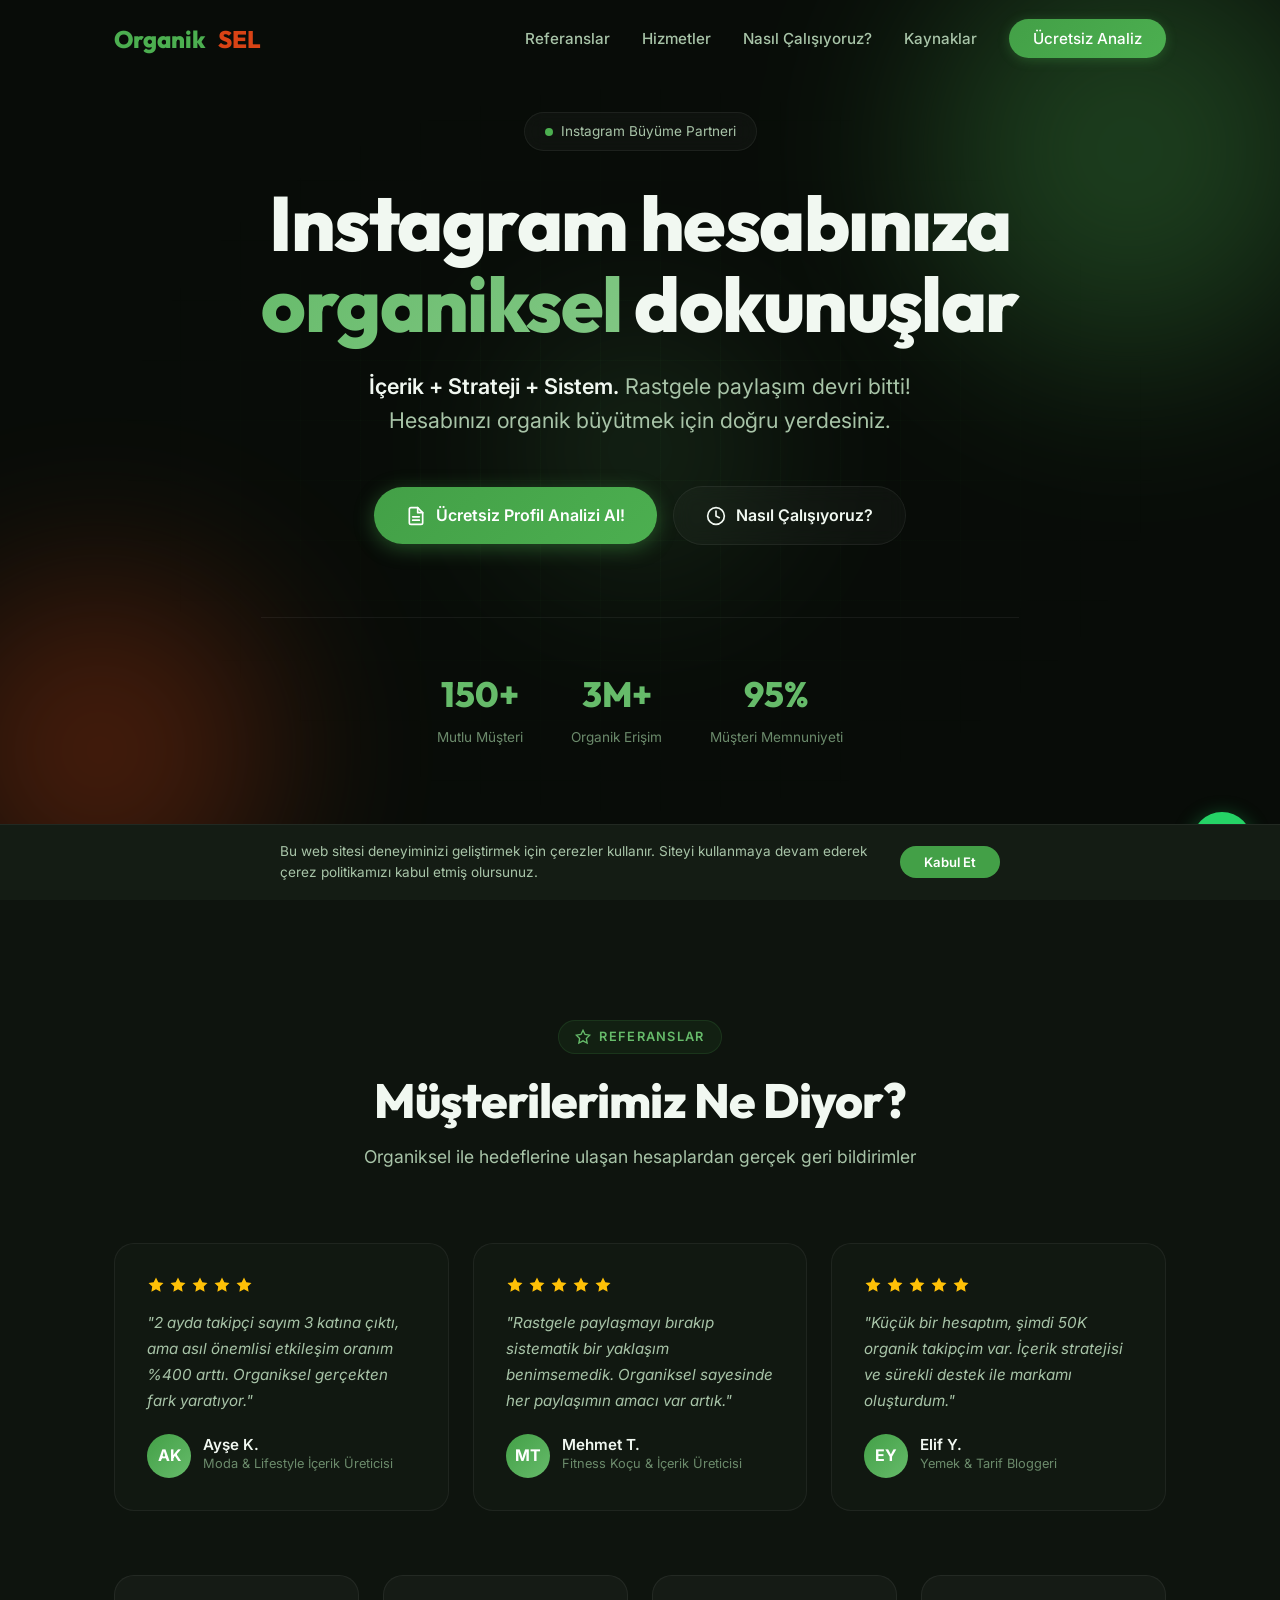
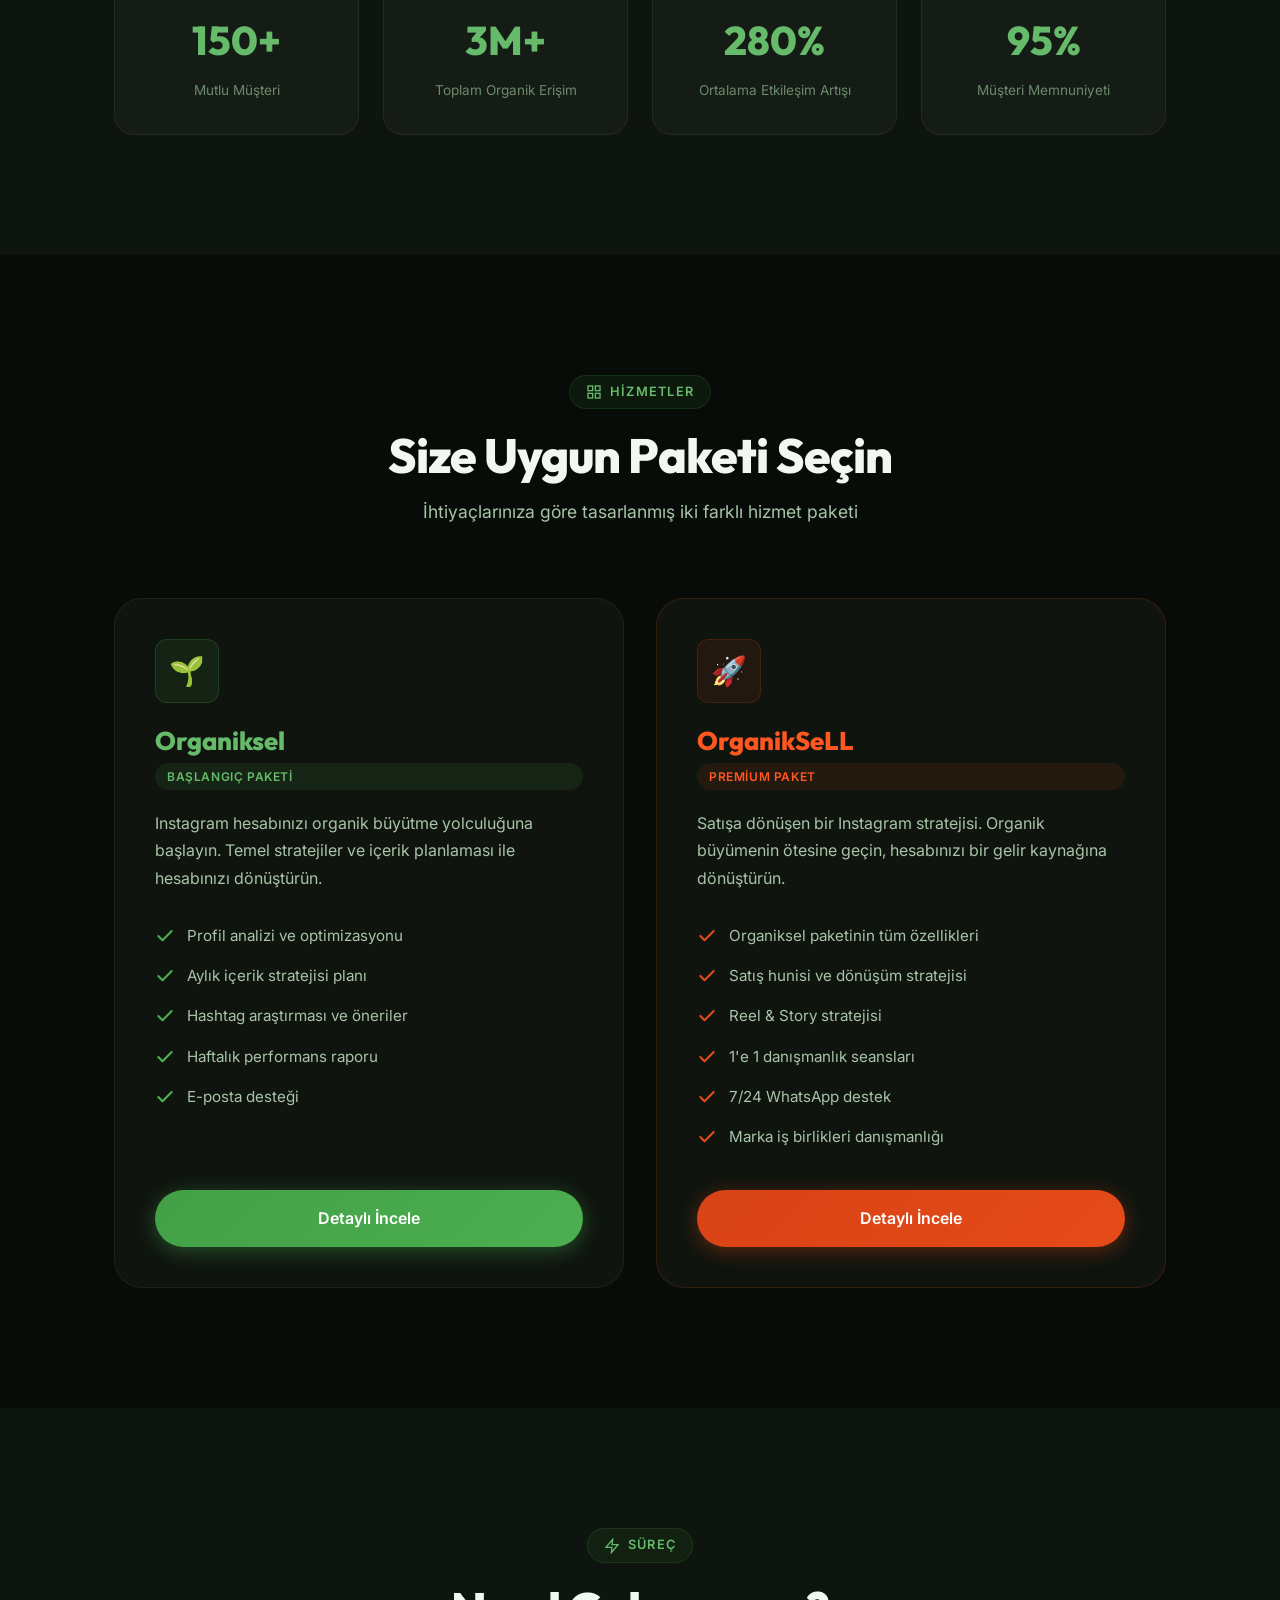
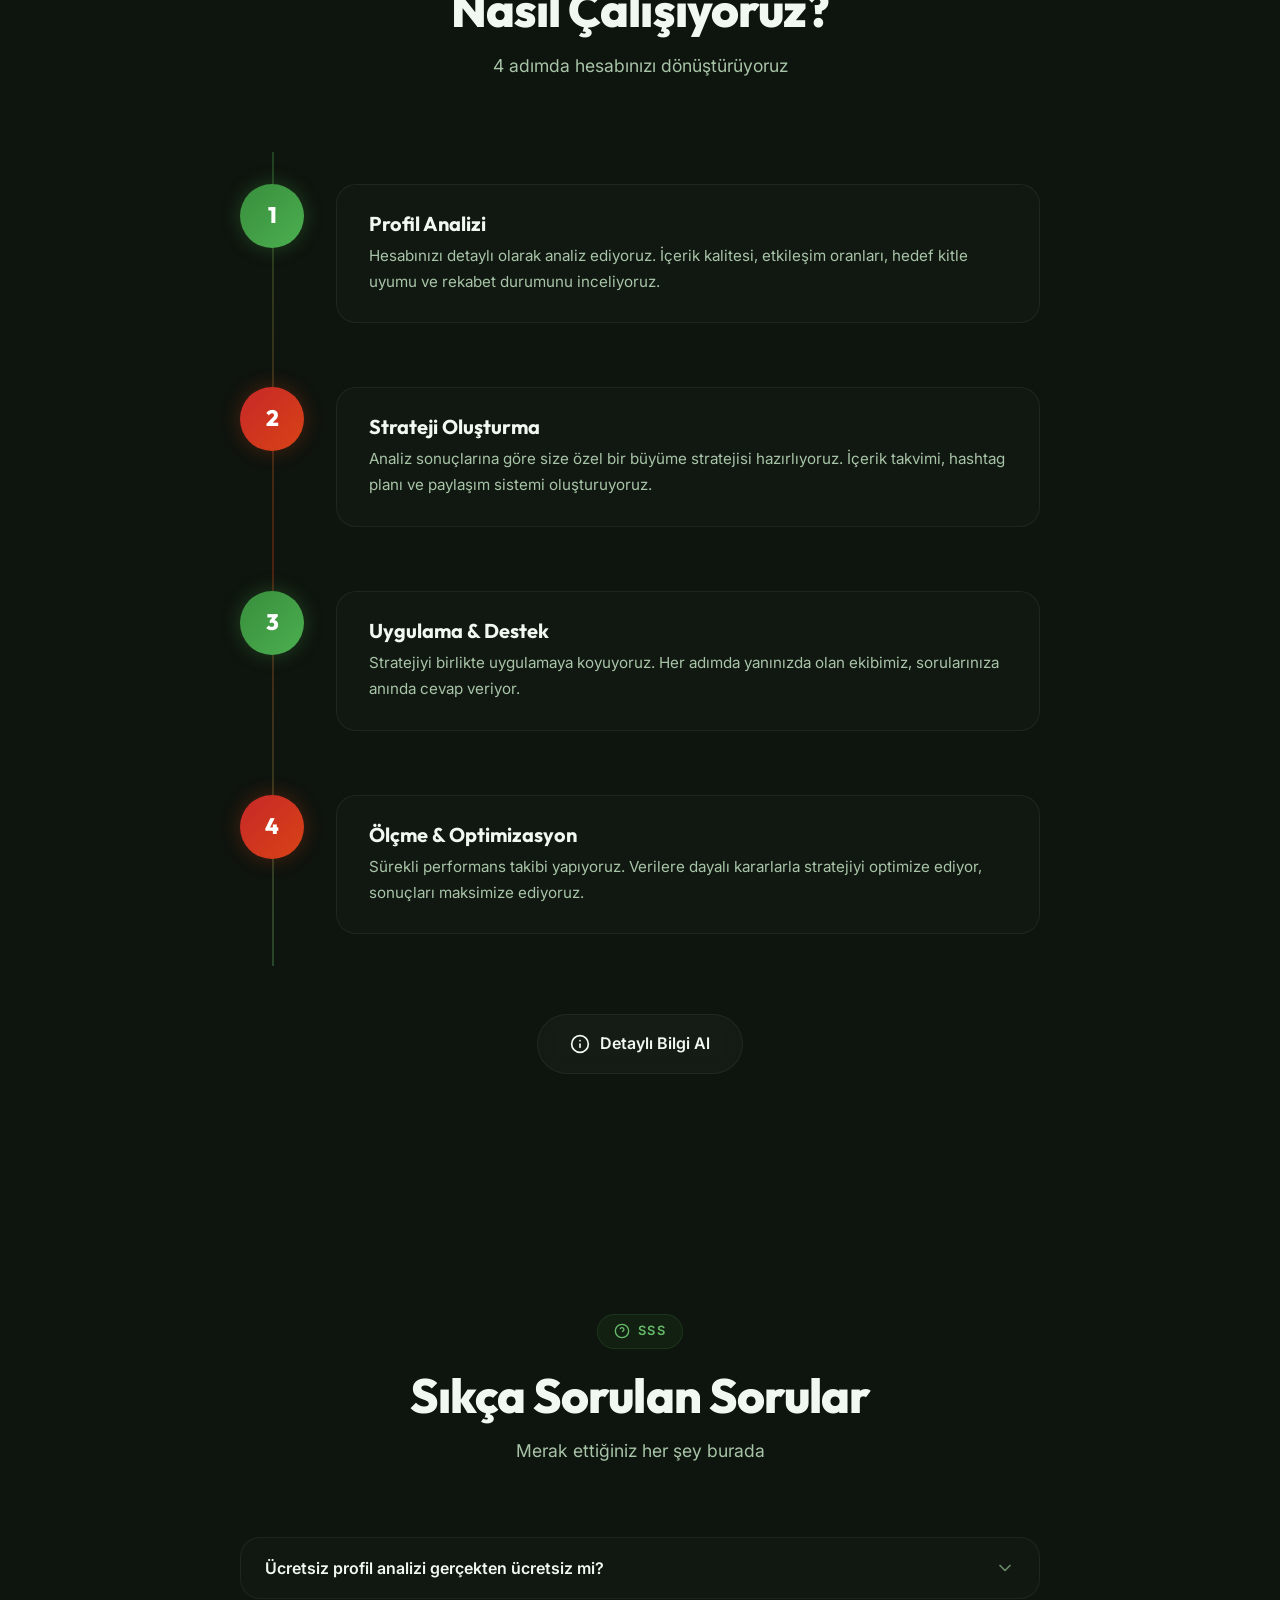
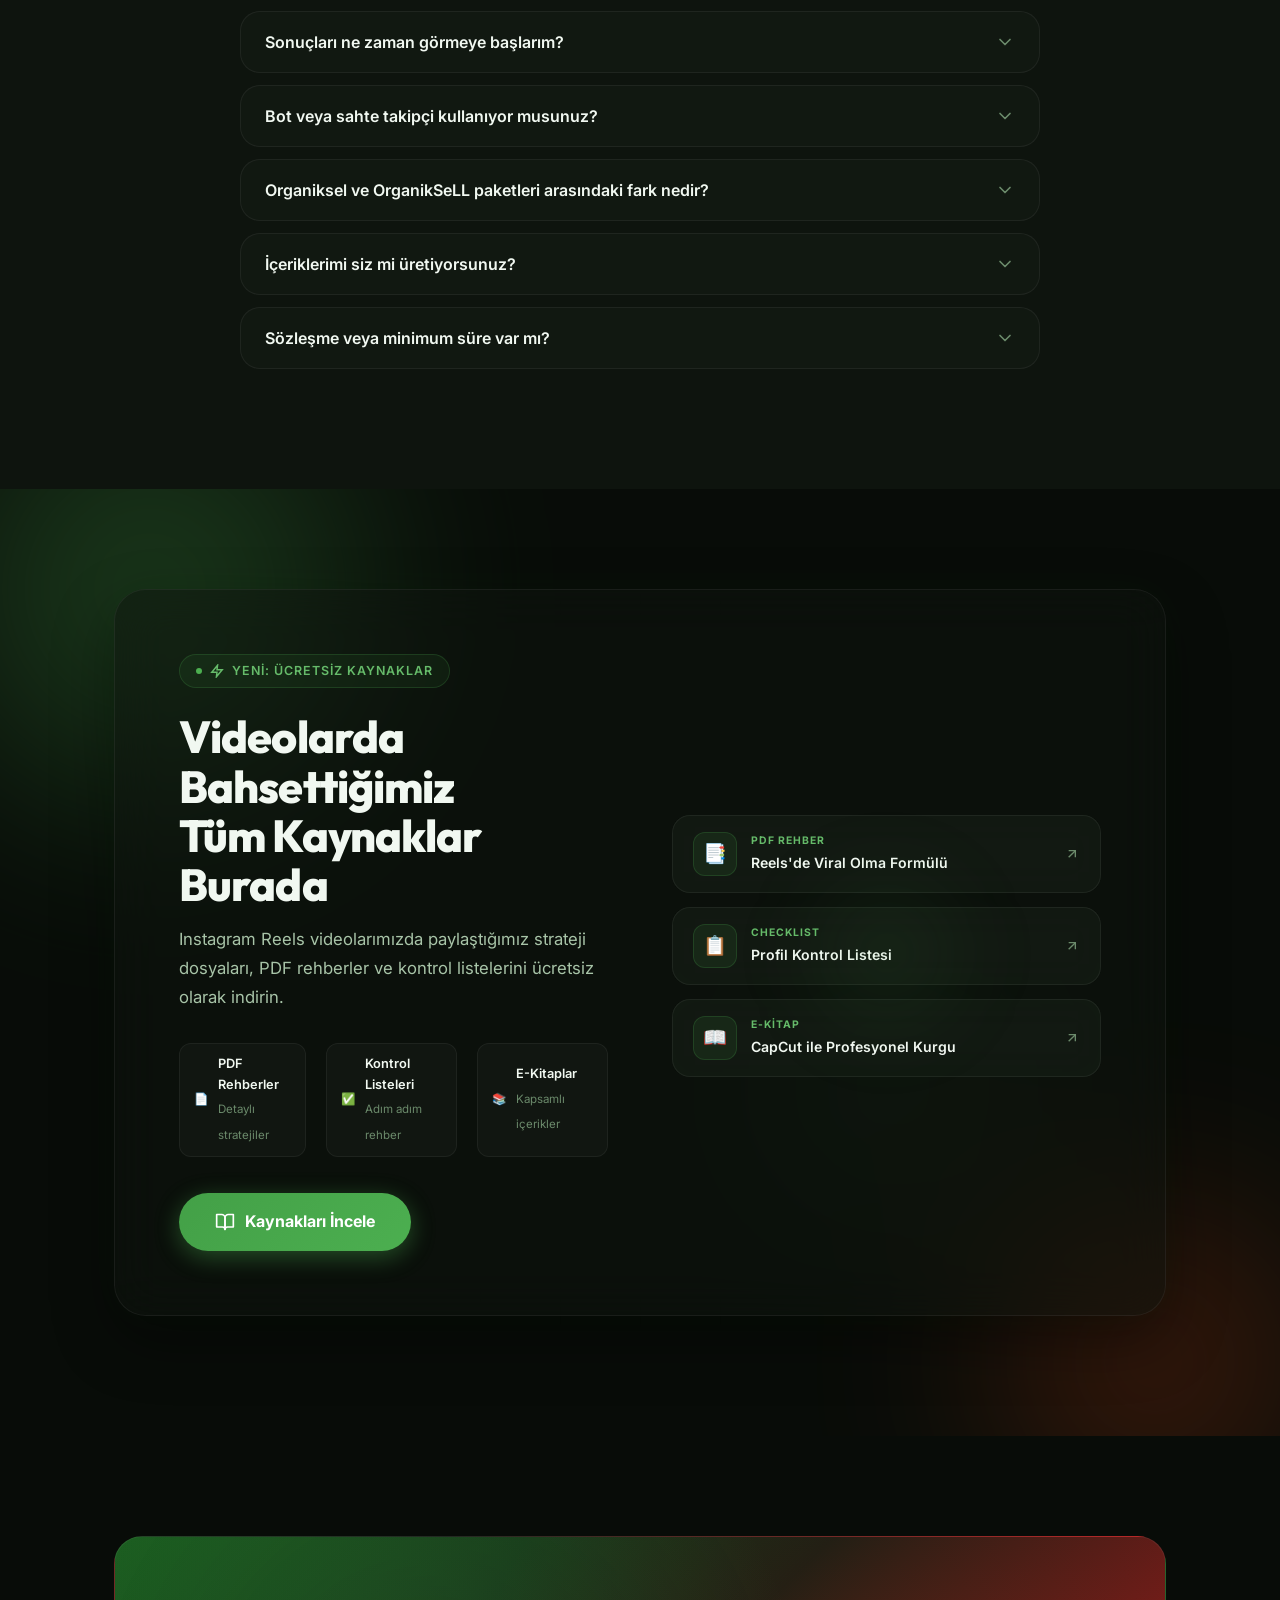
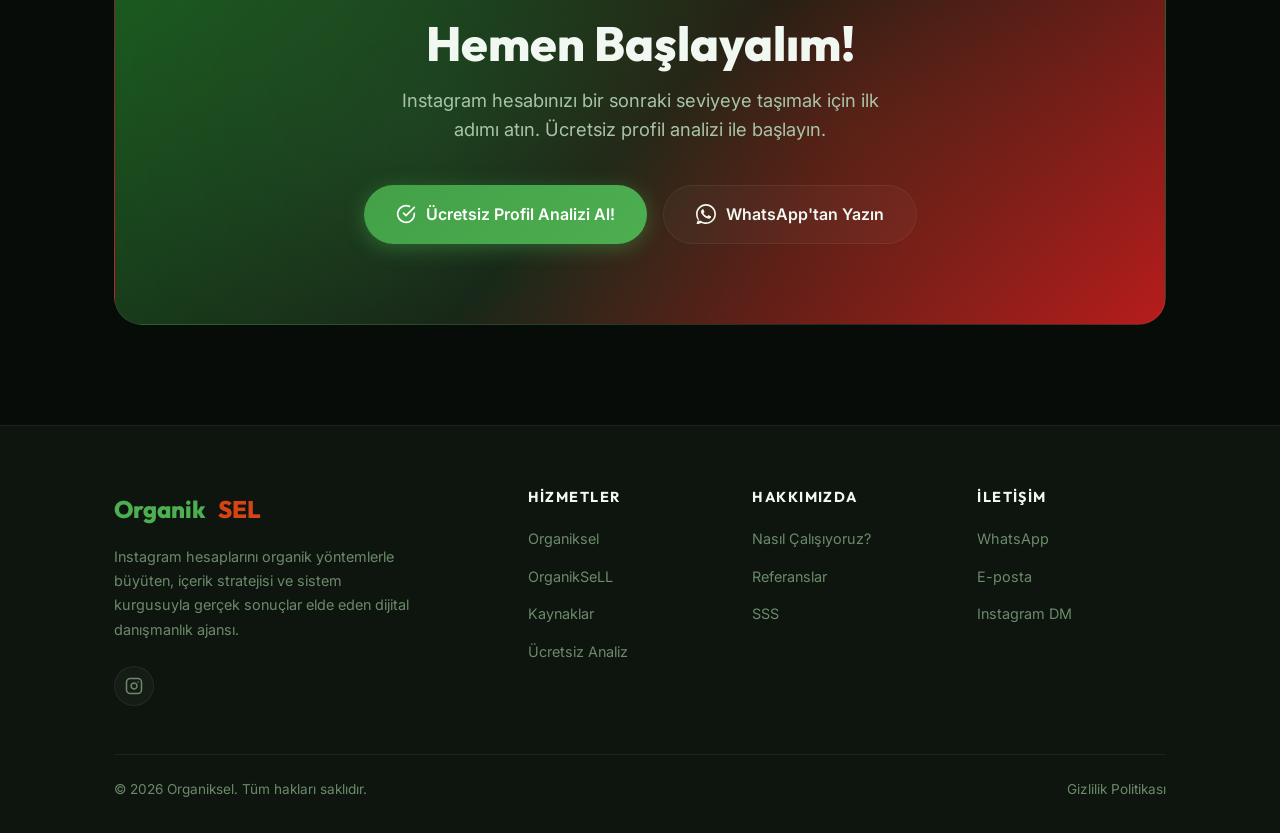
==== index.html @ 08415a59 "Add Google Fonts, sitemap, robots.txt, PWA manifest, admin search, skeleton loading, Firebase hostin" ====
<!DOCTYPE html>
<html lang="tr">

<head>
  <meta charset="UTF-8">
  <meta name="viewport" content="width=device-width, initial-scale=1.0">
  <link rel="preconnect" href="https://fonts.googleapis.com">
  <link rel="preconnect" href="https://fonts.gstatic.com" crossorigin>
  <link href="https://fonts.googleapis.com/css2?family=Inter:wght@300;400;500;600;700;800&family=Outfit:wght@400;500;600;700;800;900&display=swap" rel="stylesheet">
  <title>Organiksel — Instagram Hesabınıza Organiksel Dokunuşlar</title>
  <meta name="description"
    content="Instagram hesabınızı organik büyütme stratejileri ile dönüştürün. İçerik, strateji ve sistem ile gerçek sonuçlar alın. Ücretsiz profil analizi alın!">
  <meta name="keywords"
    content="Instagram danışmanlığı, organik büyüme, içerik stratejisi, Instagram yönetimi, sosyal medya danışmanlığı">
  <meta name="author" content="Organiksel">
  <meta property="og:title" content="Organiksel — Instagram Hesabınıza Organiksel Dokunuşlar">
  <meta property="og:description"
    content="Instagram hesabınızı organik büyütme stratejileri ile dönüştürün. İçerik, strateji ve sistem ile gerçek sonuçlar alın.">
  <meta property="og:type" content="website">
  <meta property="og:url" content="https://organiksel.com">
  <meta property="og:image" content="https://organiksel.com/assets/og-image.jpg">
  <meta name="twitter:card" content="summary_large_image">
  <link rel="icon" type="image/svg+xml" href="assets/logo-dark.svg">
  <link rel="manifest" href="manifest.json">
  <meta name="theme-color" content="#080C08">
  <!-- Security Headers -->
  <meta http-equiv="X-Content-Type-Options" content="nosniff">
  <meta http-equiv="X-Frame-Options" content="DENY">
  <meta name="referrer" content="strict-origin-when-cross-origin">
  <!-- Google tag (gtag.js) -->
  <script async src="https://www.googletagmanager.com/gtag/js?id=G-YB4C211V8L"></script>
  <script>
    window.dataLayer = window.dataLayer || [];
    function gtag(){dataLayer.push(arguments);}
    gtag('js', new Date());
    gtag('config', 'G-YB4C211V8L');
  </script>
  <link rel="stylesheet" href="css/style.css">
</head>

<body>

  <!-- PRELOADER -->
  <div class="preloader" id="preloader">
    <div class="preloader-logo">
      <span class="logo-text-green">Organik</span><span class="logo-text-red">SEL</span>
    </div>
  </div>

  <!-- NAVBAR -->
  <nav class="navbar" id="navbar">
    <div class="container">
      <a href="index.html" class="navbar-logo">
        <span class="logo-text-green">Organik</span><span class="logo-text-red">SEL</span>
      </a>
      <ul class="nav-links">
        <li><a href="#referanslar">Referanslar</a></li>
        <li><a href="#hizmetler">Hizmetler</a></li>
        <li><a href="#nasil-calisiyoruz">Nasıl Çalışıyoruz?</a></li>
        <li><a href="resources.html">Kaynaklar</a></li>
        <li><a href="profile-analysis.html" class="nav-cta">Ücretsiz Analiz</a></li>
      </ul>
      <div class="hamburger" id="hamburger">
        <span></span>
        <span></span>
        <span></span>
      </div>
    </div>
  </nav>

  <!-- MOBILE MENU -->
  <div class="mobile-menu" id="mobileMenu">
    <a href="#referanslar">Referanslar</a>
    <a href="#hizmetler">Hizmetler</a>
    <a href="#nasil-calisiyoruz">Nasıl Çalışıyoruz?</a>
    <a href="resources.html">Kaynaklar</a>
    <a href="profile-analysis.html">Ücretsiz Analiz</a>
  </div>

  <!-- HERO -->
  <section class="hero" id="hero">
    <div class="hero-bg">
      <div class="hero-orb hero-orb-1"></div>
      <div class="hero-orb hero-orb-2"></div>
      <div class="hero-orb hero-orb-3"></div>
      <div class="hero-grid"></div>
    </div>
    <div class="container">
      <div class="hero-badge fade-up">
        <span class="dot"></span>
        Instagram Büyüme Partneri
      </div>
      <h1 class="hero-title fade-up fade-up-delay-1">
        Instagram hesabınıza<br><span class="highlight">organiksel</span> dokunuşlar
      </h1>
      <p class="hero-subtitle fade-up fade-up-delay-2">
        <strong>İçerik + Strateji + Sistem.</strong> Rastgele paylaşım devri bitti! Hesabınızı organik büyütmek için
        doğru yerdesiniz.
      </p>
      <div class="hero-actions fade-up fade-up-delay-3">
        <a href="profile-analysis.html" class="btn btn-primary">
          <svg width="20" height="20" viewBox="0 0 24 24" fill="none" stroke="currentColor" stroke-width="2"
            stroke-linecap="round" stroke-linejoin="round">
            <path d="M14 2H6a2 2 0 0 0-2 2v16a2 2 0 0 0 2 2h12a2 2 0 0 0 2-2V8z"></path>
            <polyline points="14 2 14 8 20 8"></polyline>
            <line x1="16" y1="13" x2="8" y2="13"></line>
            <line x1="16" y1="17" x2="8" y2="17"></line>
          </svg>
          Ücretsiz Profil Analizi Al!
        </a>
        <a href="#nasil-calisiyoruz" class="btn btn-secondary">
          <svg width="20" height="20" viewBox="0 0 24 24" fill="none" stroke="currentColor" stroke-width="2"
            stroke-linecap="round" stroke-linejoin="round">
            <circle cx="12" cy="12" r="10"></circle>
            <polyline points="12 6 12 12 16 14"></polyline>
          </svg>
          Nasıl Çalışıyoruz?
        </a>
      </div>
      <div class="hero-stats fade-up fade-up-delay-4">
        <div class="hero-stat">
          <div class="hero-stat-value" data-count="150" data-suffix="+">0</div>
          <div class="hero-stat-label">Mutlu Müşteri</div>
        </div>
        <div class="hero-stat">
          <div class="hero-stat-value" data-count="3" data-suffix="M+">0</div>
          <div class="hero-stat-label">Organik Erişim</div>
        </div>
        <div class="hero-stat">
          <div class="hero-stat-value" data-count="95" data-suffix="%">0</div>
          <div class="hero-stat-label">Müşteri Memnuniyeti</div>
        </div>
      </div>
    </div>
  </section>

  <!-- REFERANSLAR -->
  <section class="references" id="referanslar">
    <div class="container">
      <div class="section-header fade-up">
        <span class="section-badge">
          <svg width="16" height="16" viewBox="0 0 24 24" fill="none" stroke="currentColor" stroke-width="2">
            <path d="M12 2l3.09 6.26L22 9.27l-5 4.87 1.18 6.88L12 17.77l-6.18 3.25L7 14.14 2 9.27l6.91-1.01L12 2z">
            </path>
          </svg>
          Referanslar
        </span>
        <h2 class="section-title">Müşterilerimiz Ne Diyor?</h2>
        <p class="section-desc">Organiksel ile hedeflerine ulaşan hesaplardan gerçek geri bildirimler</p>
      </div>

      <div class="ref-grid">
        <div class="ref-card fade-up fade-up-delay-1">
          <div class="ref-stars">
            <svg viewBox="0 0 24 24">
              <path d="M12 2l3.09 6.26L22 9.27l-5 4.87 1.18 6.88L12 17.77l-6.18 3.25L7 14.14 2 9.27l6.91-1.01L12 2z" />
            </svg>
            <svg viewBox="0 0 24 24">
              <path d="M12 2l3.09 6.26L22 9.27l-5 4.87 1.18 6.88L12 17.77l-6.18 3.25L7 14.14 2 9.27l6.91-1.01L12 2z" />
            </svg>
            <svg viewBox="0 0 24 24">
              <path d="M12 2l3.09 6.26L22 9.27l-5 4.87 1.18 6.88L12 17.77l-6.18 3.25L7 14.14 2 9.27l6.91-1.01L12 2z" />
            </svg>
            <svg viewBox="0 0 24 24">
              <path d="M12 2l3.09 6.26L22 9.27l-5 4.87 1.18 6.88L12 17.77l-6.18 3.25L7 14.14 2 9.27l6.91-1.01L12 2z" />
            </svg>
            <svg viewBox="0 0 24 24">
              <path d="M12 2l3.09 6.26L22 9.27l-5 4.87 1.18 6.88L12 17.77l-6.18 3.25L7 14.14 2 9.27l6.91-1.01L12 2z" />
            </svg>
          </div>
          <p class="ref-text">"2 ayda takipçi sayım 3 katına çıktı, ama asıl önemlisi etkileşim oranım %400 arttı.
            Organiksel gerçekten fark yaratıyor."</p>
          <div class="ref-author">
            <div class="ref-avatar">AK</div>
            <div class="ref-author-info">
              <h4>Ayşe K.</h4>
              <p>Moda & Lifestyle İçerik Üreticisi</p>
            </div>
          </div>
        </div>

        <div class="ref-card fade-up fade-up-delay-2">
          <div class="ref-stars">
            <svg viewBox="0 0 24 24">
              <path d="M12 2l3.09 6.26L22 9.27l-5 4.87 1.18 6.88L12 17.77l-6.18 3.25L7 14.14 2 9.27l6.91-1.01L12 2z" />
            </svg>
            <svg viewBox="0 0 24 24">
              <path d="M12 2l3.09 6.26L22 9.27l-5 4.87 1.18 6.88L12 17.77l-6.18 3.25L7 14.14 2 9.27l6.91-1.01L12 2z" />
            </svg>
            <svg viewBox="0 0 24 24">
              <path d="M12 2l3.09 6.26L22 9.27l-5 4.87 1.18 6.88L12 17.77l-6.18 3.25L7 14.14 2 9.27l6.91-1.01L12 2z" />
            </svg>
            <svg viewBox="0 0 24 24">
              <path d="M12 2l3.09 6.26L22 9.27l-5 4.87 1.18 6.88L12 17.77l-6.18 3.25L7 14.14 2 9.27l6.91-1.01L12 2z" />
            </svg>
            <svg viewBox="0 0 24 24">
              <path d="M12 2l3.09 6.26L22 9.27l-5 4.87 1.18 6.88L12 17.77l-6.18 3.25L7 14.14 2 9.27l6.91-1.01L12 2z" />
            </svg>
          </div>
          <p class="ref-text">"Rastgele paylaşmayı bırakıp sistematik bir yaklaşım benimsemedik. Organiksel sayesinde
            her paylaşımın amacı var artık."</p>
          <div class="ref-author">
            <div class="ref-avatar">MT</div>
            <div class="ref-author-info">
              <h4>Mehmet T.</h4>
              <p>Fitness Koçu & İçerik Üreticisi</p>
            </div>
          </div>
        </div>

        <div class="ref-card fade-up fade-up-delay-3">
          <div class="ref-stars">
            <svg viewBox="0 0 24 24">
              <path d="M12 2l3.09 6.26L22 9.27l-5 4.87 1.18 6.88L12 17.77l-6.18 3.25L7 14.14 2 9.27l6.91-1.01L12 2z" />
            </svg>
            <svg viewBox="0 0 24 24">
              <path d="M12 2l3.09 6.26L22 9.27l-5 4.87 1.18 6.88L12 17.77l-6.18 3.25L7 14.14 2 9.27l6.91-1.01L12 2z" />
            </svg>
            <svg viewBox="0 0 24 24">
              <path d="M12 2l3.09 6.26L22 9.27l-5 4.87 1.18 6.88L12 17.77l-6.18 3.25L7 14.14 2 9.27l6.91-1.01L12 2z" />
            </svg>
            <svg viewBox="0 0 24 24">
              <path d="M12 2l3.09 6.26L22 9.27l-5 4.87 1.18 6.88L12 17.77l-6.18 3.25L7 14.14 2 9.27l6.91-1.01L12 2z" />
            </svg>
            <svg viewBox="0 0 24 24">
              <path d="M12 2l3.09 6.26L22 9.27l-5 4.87 1.18 6.88L12 17.77l-6.18 3.25L7 14.14 2 9.27l6.91-1.01L12 2z" />
            </svg>
          </div>
          <p class="ref-text">"Küçük bir hesaptım, şimdi 50K organik takipçim var. İçerik stratejisi ve sürekli destek
            ile markamı oluşturdum."</p>
          <div class="ref-author">
            <div class="ref-avatar">EY</div>
            <div class="ref-author-info">
              <h4>Elif Y.</h4>
              <p>Yemek & Tarif Bloggeri</p>
            </div>
          </div>
        </div>
      </div>

      <div class="ref-stats fade-up">
        <div class="ref-stat-card">
          <div class="ref-stat-value" data-count="150" data-suffix="+">0</div>
          <div class="ref-stat-label">Mutlu Müşteri</div>
        </div>
        <div class="ref-stat-card">
          <div class="ref-stat-value" data-count="3" data-suffix="M+">0</div>
          <div class="ref-stat-label">Toplam Organik Erişim</div>
        </div>
        <div class="ref-stat-card">
          <div class="ref-stat-value" data-count="280" data-suffix="%">0</div>
          <div class="ref-stat-label">Ortalama Etkileşim Artışı</div>
        </div>
        <div class="ref-stat-card">
          <div class="ref-stat-value" data-count="95" data-suffix="%">0</div>
          <div class="ref-stat-label">Müşteri Memnuniyeti</div>
        </div>
      </div>
    </div>
  </section>

  <!-- HİZMETLER -->
  <section class="services" id="hizmetler">
    <div class="container">
      <div class="section-header fade-up">
        <span class="section-badge">
          <svg width="16" height="16" viewBox="0 0 24 24" fill="none" stroke="currentColor" stroke-width="2">
            <rect x="3" y="3" width="7" height="7"></rect>
            <rect x="14" y="3" width="7" height="7"></rect>
            <rect x="3" y="14" width="7" height="7"></rect>
            <rect x="14" y="14" width="7" height="7"></rect>
          </svg>
          Hizmetler
        </span>
        <h2 class="section-title">Size Uygun Paketi Seçin</h2>
        <p class="section-desc">İhtiyaçlarınıza göre tasarlanmış iki farklı hizmet paketi</p>
      </div>

      <div class="services-grid">
        <div class="service-card fade-up fade-up-delay-1">
          <div class="service-icon">🌱</div>
          <h3>Organiksel</h3>
          <span class="service-tag">Başlangıç Paketi</span>
          <p class="service-desc">Instagram hesabınızı organik büyütme yolculuğuna başlayın. Temel stratejiler ve içerik
            planlaması ile hesabınızı dönüştürün.</p>
          <ul class="service-features">
            <li><svg viewBox="0 0 24 24" fill="none" stroke="currentColor" stroke-width="2.5" stroke-linecap="round"
                stroke-linejoin="round">
                <polyline points="20 6 9 17 4 12"></polyline>
              </svg>Profil analizi ve optimizasyonu</li>
            <li><svg viewBox="0 0 24 24" fill="none" stroke="currentColor" stroke-width="2.5" stroke-linecap="round"
                stroke-linejoin="round">
                <polyline points="20 6 9 17 4 12"></polyline>
              </svg>Aylık içerik stratejisi planı</li>
            <li><svg viewBox="0 0 24 24" fill="none" stroke="currentColor" stroke-width="2.5" stroke-linecap="round"
                stroke-linejoin="round">
                <polyline points="20 6 9 17 4 12"></polyline>
              </svg>Hashtag araştırması ve öneriler</li>
            <li><svg viewBox="0 0 24 24" fill="none" stroke="currentColor" stroke-width="2.5" stroke-linecap="round"
                stroke-linejoin="round">
                <polyline points="20 6 9 17 4 12"></polyline>
              </svg>Haftalık performans raporu</li>
            <li><svg viewBox="0 0 24 24" fill="none" stroke="currentColor" stroke-width="2.5" stroke-linecap="round"
                stroke-linejoin="round">
                <polyline points="20 6 9 17 4 12"></polyline>
              </svg><a href="mailto:avadigitaltr@gmail.com" style="color:inherit;text-decoration:none;">E-posta desteği</a></li>
          </ul>
          <a href="services.html" class="btn btn-primary" style="width:100%;justify-content:center;">Detaylı İncele</a>
        </div>

        <div class="service-card premium fade-up fade-up-delay-2">
          <div class="service-icon">🚀</div>
          <h3>OrganikSeLL</h3>
          <span class="service-tag">Premium Paket</span>
          <p class="service-desc">Satışa dönüşen bir Instagram stratejisi. Organik büyümenin ötesine geçin, hesabınızı
            bir gelir kaynağına dönüştürün.</p>
          <ul class="service-features">
            <li><svg viewBox="0 0 24 24" fill="none" stroke="currentColor" stroke-width="2.5" stroke-linecap="round"
                stroke-linejoin="round">
                <polyline points="20 6 9 17 4 12"></polyline>
              </svg>Organiksel paketinin tüm özellikleri</li>
            <li><svg viewBox="0 0 24 24" fill="none" stroke="currentColor" stroke-width="2.5" stroke-linecap="round"
                stroke-linejoin="round">
                <polyline points="20 6 9 17 4 12"></polyline>
              </svg>Satış hunisi ve dönüşüm stratejisi</li>
            <li><svg viewBox="0 0 24 24" fill="none" stroke="currentColor" stroke-width="2.5" stroke-linecap="round"
                stroke-linejoin="round">
                <polyline points="20 6 9 17 4 12"></polyline>
              </svg>Reel & Story stratejisi</li>
            <li><svg viewBox="0 0 24 24" fill="none" stroke="currentColor" stroke-width="2.5" stroke-linecap="round"
                stroke-linejoin="round">
                <polyline points="20 6 9 17 4 12"></polyline>
              </svg>1'e 1 danışmanlık seansları</li>
            <li><svg viewBox="0 0 24 24" fill="none" stroke="currentColor" stroke-width="2.5" stroke-linecap="round"
                stroke-linejoin="round">
                <polyline points="20 6 9 17 4 12"></polyline>
              </svg>7/24 WhatsApp destek</li>
            <li><svg viewBox="0 0 24 24" fill="none" stroke="currentColor" stroke-width="2.5" stroke-linecap="round"
                stroke-linejoin="round">
                <polyline points="20 6 9 17 4 12"></polyline>
              </svg>Marka iş birlikleri danışmanlığı</li>
          </ul>
          <a href="services.html" class="btn btn-red" style="width:100%;justify-content:center;">Detaylı İncele</a>
        </div>
      </div>
    </div>
  </section>

  <!-- NASIL ÇALIŞIYORUZ -->
  <section class="how-we-work" id="nasil-calisiyoruz">
    <div class="container">
      <div class="section-header fade-up">
        <span class="section-badge">
          <svg width="16" height="16" viewBox="0 0 24 24" fill="none" stroke="currentColor" stroke-width="2">
            <path d="M13 2L3 14h9l-1 8 10-12h-9l1-8z"></path>
          </svg>
          Süreç
        </span>
        <h2 class="section-title">Nasıl Çalışıyoruz?</h2>
        <p class="section-desc">4 adımda hesabınızı dönüştürüyoruz</p>
      </div>

      <div class="timeline">
        <div class="timeline-item fade-up fade-up-delay-1">
          <div class="timeline-number">1</div>
          <div class="timeline-content">
            <h3>Profil Analizi</h3>
            <p>Hesabınızı detaylı olarak analiz ediyoruz. İçerik kalitesi, etkileşim oranları, hedef kitle uyumu ve
              rekabet durumunu inceliyoruz.</p>
          </div>
        </div>
        <div class="timeline-item fade-up fade-up-delay-2">
          <div class="timeline-number">2</div>
          <div class="timeline-content">
            <h3>Strateji Oluşturma</h3>
            <p>Analiz sonuçlarına göre size özel bir büyüme stratejisi hazırlıyoruz. İçerik takvimi, hashtag planı ve
              paylaşım sistemi oluşturuyoruz.</p>
          </div>
        </div>
        <div class="timeline-item fade-up fade-up-delay-3">
          <div class="timeline-number">3</div>
          <div class="timeline-content">
            <h3>Uygulama & Destek</h3>
            <p>Stratejiyi birlikte uygulamaya koyuyoruz. Her adımda yanınızda olan ekibimiz, sorularınıza anında cevap
              veriyor.</p>
          </div>
        </div>
        <div class="timeline-item fade-up fade-up-delay-4">
          <div class="timeline-number">4</div>
          <div class="timeline-content">
            <h3>Ölçme & Optimizasyon</h3>
            <p>Sürekli performans takibi yapıyoruz. Verilere dayalı kararlarla stratejiyi optimize ediyor, sonuçları
              maksimize ediyoruz.</p>
          </div>
        </div>
      </div>

      <div style="text-align:center;margin-top:48px;" class="fade-up">
        <a href="how-we-work.html" class="btn btn-secondary">
          <svg width="20" height="20" viewBox="0 0 24 24" fill="none" stroke="currentColor" stroke-width="2"
            stroke-linecap="round" stroke-linejoin="round">
            <circle cx="12" cy="12" r="10"></circle>
            <line x1="12" y1="16" x2="12" y2="12"></line>
            <line x1="12" y1="8" x2="12.01" y2="8"></line>
          </svg>
          Detaylı Bilgi Al
        </a>
      </div>
    </div>
  </section>

  <!-- FAQ -->
  <section class="faq" id="sss">
    <div class="container">
      <div class="section-header fade-up">
        <span class="section-badge">
          <svg width="16" height="16" viewBox="0 0 24 24" fill="none" stroke="currentColor" stroke-width="2">
            <circle cx="12" cy="12" r="10"></circle>
            <path d="M9.09 9a3 3 0 0 1 5.83 1c0 2-3 3-3 3"></path>
            <line x1="12" y1="17" x2="12.01" y2="17"></line>
          </svg>
          SSS
        </span>
        <h2 class="section-title">Sıkça Sorulan Sorular</h2>
        <p class="section-desc">Merak ettiğiniz her şey burada</p>
      </div>

      <div class="faq-grid">
        <div class="faq-item fade-up">
          <button class="faq-question">
            Ücretsiz profil analizi gerçekten ücretsiz mi?
            <svg viewBox="0 0 24 24" fill="none" stroke="currentColor" stroke-width="2" stroke-linecap="round"
              stroke-linejoin="round">
              <polyline points="6 9 12 15 18 9"></polyline>
            </svg>
          </button>
          <div class="faq-answer">
            <div class="faq-answer-inner">Evet, profil analizimiz tamamen ücretsizdir ve herhangi bir taahhüt
              gerektirmez. Hesabınızı detaylı olarak inceleyip size özel öneriler sunuyoruz. Devam etmek tamamen size
              kalmış.</div>
          </div>
        </div>

        <div class="faq-item fade-up">
          <button class="faq-question">
            Sonuçları ne zaman görmeye başlarım?
            <svg viewBox="0 0 24 24" fill="none" stroke="currentColor" stroke-width="2" stroke-linecap="round"
              stroke-linejoin="round">
              <polyline points="6 9 12 15 18 9"></polyline>
            </svg>
          </button>
          <div class="faq-answer">
            <div class="faq-answer-inner">İlk etkileşim artışlarını genellikle 2-4 hafta içinde görmeye başlarsınız.
              Organik büyüme sabır gerektiren bir süreçtir, ancak doğru strateji ile sürdürülebilir ve kalıcı sonuçlar
              elde edersiniz.</div>
          </div>
        </div>

        <div class="faq-item fade-up">
          <button class="faq-question">
            Bot veya sahte takipçi kullanıyor musunuz?
            <svg viewBox="0 0 24 24" fill="none" stroke="currentColor" stroke-width="2" stroke-linecap="round"
              stroke-linejoin="round">
              <polyline points="6 9 12 15 18 9"></polyline>
            </svg>
          </button>
          <div class="faq-answer">
            <div class="faq-answer-inner">Kesinlikle hayır! Organiksel adından da anlaşılacağı gibi %100 organik
              yöntemler kullanır. Bot, sahte takipçi veya Instagram kurallarına aykırı hiçbir yöntem uygulamıyoruz.
            </div>
          </div>
        </div>

        <div class="faq-item fade-up">
          <button class="faq-question">
            Organiksel ve OrganikSeLL paketleri arasındaki fark nedir?
            <svg viewBox="0 0 24 24" fill="none" stroke="currentColor" stroke-width="2" stroke-linecap="round"
              stroke-linejoin="round">
              <polyline points="6 9 12 15 18 9"></polyline>
            </svg>
          </button>
          <div class="faq-answer">
            <div class="faq-answer-inner">Organiksel paketi organik büyüme odaklıdır — içerik stratejisi, hashtag
              analizi ve performans takibi içerir. OrganikSeLL ise bunların üstüne satış hunisi, dönüşüm stratejisi, 1'e
              1 koçluk ve marka iş birlikleri danışmanlığı ekler.</div>
          </div>
        </div>

        <div class="faq-item fade-up">
          <button class="faq-question">
            İçeriklerimi siz mi üretiyorsunuz?
            <svg viewBox="0 0 24 24" fill="none" stroke="currentColor" stroke-width="2" stroke-linecap="round"
              stroke-linejoin="round">
              <polyline points="6 9 12 15 18 9"></polyline>
            </svg>
          </button>
          <div class="faq-answer">
            <div class="faq-answer-inner">Biz strateji, planlama ve danışmanlık sunuyoruz. İçerik fikirlerini,
              caption'ları ve görsel önerilerini biz hazırlıyoruz, ancak son üretim sürecini birlikte yönetiyoruz.
              İhtiyaca göre içerik üretim desteği de sunabiliyoruz.</div>
          </div>
        </div>

        <div class="faq-item fade-up">
          <button class="faq-question">
            Sözleşme veya minimum süre var mı?
            <svg viewBox="0 0 24 24" fill="none" stroke="currentColor" stroke-width="2" stroke-linecap="round"
              stroke-linejoin="round">
              <polyline points="6 9 12 15 18 9"></polyline>
            </svg>
          </button>
          <div class="faq-answer">
            <div class="faq-answer-inner">Minimum 3 aylık bir taahhüt öneriyoruz çünkü organik büyüme zaman alan bir
              süreçtir. Ancak esnek planlarımız mevcuttur ve istediğiniz zaman sonlandırabilirsiniz.</div>
          </div>
        </div>
      </div>
    </div>
  </section>

  <!-- RESOURCES CTA -->
  <section class="res-cta-section" id="resources-cta">
    <div class="res-cta-bg">
      <div class="res-cta-orb res-cta-orb-1"></div>
      <div class="res-cta-orb res-cta-orb-2"></div>
      <div class="res-cta-orb res-cta-orb-3"></div>
      <div class="res-cta-grid-lines"></div>
    </div>
    <div class="container">
      <div class="res-cta-wrapper fade-up">
        <div class="res-cta-content">
          <div class="res-cta-badge">
            <span class="res-cta-badge-dot"></span>
            <svg width="14" height="14" viewBox="0 0 24 24" fill="none" stroke="currentColor" stroke-width="2.5"><path d="M13 2L3 14h9l-1 8 10-12h-9l1-8z"></path></svg>
            Yeni: Ücretsiz Kaynaklar
          </div>
          <h2 class="res-cta-title">Videolarda Bahsettiğimiz<br><span class="highlight">Tüm Kaynaklar</span> Burada</h2>
          <p class="res-cta-desc">Instagram Reels videolarımızda paylaştığımız strateji dosyaları, PDF rehberler ve kontrol listelerini ücretsiz olarak indirin.</p>
          <div class="res-cta-stats">
            <div class="res-cta-stat">
              <span class="res-cta-stat-icon">📄</span>
              <div>
                <strong>PDF Rehberler</strong>
                <span>Detaylı stratejiler</span>
              </div>
            </div>
            <div class="res-cta-stat">
              <span class="res-cta-stat-icon">✅</span>
              <div>
                <strong>Kontrol Listeleri</strong>
                <span>Adım adım rehber</span>
              </div>
            </div>
            <div class="res-cta-stat">
              <span class="res-cta-stat-icon">📚</span>
              <div>
                <strong>E-Kitaplar</strong>
                <span>Kapsamlı içerikler</span>
              </div>
            </div>
          </div>
          <a href="resources.html" class="res-cta-btn">
            <span class="res-cta-btn-text">
              <svg width="20" height="20" viewBox="0 0 24 24" fill="none" stroke="currentColor" stroke-width="2" stroke-linecap="round" stroke-linejoin="round"><path d="M2 3h6a4 4 0 0 1 4 4v14a3 3 0 0 0-3-3H2z"></path><path d="M22 3h-6a4 4 0 0 0-4 4v14a3 3 0 0 1 3-3h7z"></path></svg>
              Kaynakları İncele
            </span>
            <span class="res-cta-btn-shine"></span>
          </a>
        </div>
        <div class="res-cta-visual">
          <div class="res-cta-float-card res-cta-float-1 fade-up fade-up-delay-1">
            <div class="res-float-icon">📑</div>
            <div class="res-float-info">
              <span class="res-float-tag">PDF REHBER</span>
              <span class="res-float-title">Reels'de Viral Olma Formülü</span>
            </div>
            <svg class="res-float-arrow" width="16" height="16" viewBox="0 0 24 24" fill="none" stroke="currentColor" stroke-width="2"><path d="M7 17L17 7"></path><path d="M7 7h10v10"></path></svg>
          </div>
          <div class="res-cta-float-card res-cta-float-2 fade-up fade-up-delay-2">
            <div class="res-float-icon">📋</div>
            <div class="res-float-info">
              <span class="res-float-tag">CHECKLIST</span>
              <span class="res-float-title">Profil Kontrol Listesi</span>
            </div>
            <svg class="res-float-arrow" width="16" height="16" viewBox="0 0 24 24" fill="none" stroke="currentColor" stroke-width="2"><path d="M7 17L17 7"></path><path d="M7 7h10v10"></path></svg>
          </div>
          <div class="res-cta-float-card res-cta-float-3 fade-up fade-up-delay-3">
            <div class="res-float-icon">📖</div>
            <div class="res-float-info">
              <span class="res-float-tag">E-KİTAP</span>
              <span class="res-float-title">CapCut ile Profesyonel Kurgu</span>
            </div>
            <svg class="res-float-arrow" width="16" height="16" viewBox="0 0 24 24" fill="none" stroke="currentColor" stroke-width="2"><path d="M7 17L17 7"></path><path d="M7 7h10v10"></path></svg>
          </div>
          <div class="res-cta-glow"></div>
        </div>
      </div>
    </div>
  </section>

  <!-- CTA -->
  <section class="cta-section" id="cta">
    <div class="container">
      <div class="cta-box fade-up">
        <h2>Hemen <span class="highlight">Başlayalım!</span></h2>
        <p>Instagram hesabınızı bir sonraki seviyeye taşımak için ilk adımı atın. Ücretsiz profil analizi ile başlayın.
        </p>
        <div class="cta-actions">
          <a href="profile-analysis.html" class="btn btn-primary">
            <svg width="20" height="20" viewBox="0 0 24 24" fill="none" stroke="currentColor" stroke-width="2"
              stroke-linecap="round" stroke-linejoin="round">
              <path d="M22 11.08V12a10 10 0 1 1-5.93-9.14"></path>
              <polyline points="22 4 12 14.01 9 11.01"></polyline>
            </svg>
            Ücretsiz Profil Analizi Al!
          </a>
          <a href="https://wa.me/905550497360" class="btn btn-secondary" target="_blank" rel="noopener noreferrer">
            <svg width="20" height="20" viewBox="0 0 24 24" fill="currentColor">
              <path
                d="M17.472 14.382c-.297-.149-1.758-.867-2.03-.967-.273-.099-.471-.148-.67.15-.197.297-.767.966-.94 1.164-.173.199-.347.223-.644.075-.297-.15-1.255-.463-2.39-1.475-.883-.788-1.48-1.761-1.653-2.059-.173-.297-.018-.458.13-.606.134-.133.298-.347.446-.52.149-.174.198-.298.298-.497.099-.198.05-.371-.025-.52-.075-.149-.669-1.612-.916-2.207-.242-.579-.487-.5-.669-.51-.173-.008-.371-.01-.57-.01-.198 0-.52.074-.792.372-.272.297-1.04 1.016-1.04 2.479 0 1.462 1.065 2.875 1.213 3.074.149.198 2.096 3.2 5.077 4.487.709.306 1.262.489 1.694.625.712.227 1.36.195 1.871.118.571-.085 1.758-.719 2.006-1.413.248-.694.248-1.289.173-1.413-.074-.124-.272-.198-.57-.347z" />
              <path
                d="M12 0C5.373 0 0 5.373 0 12c0 2.625.846 5.059 2.284 7.034L.789 23.492a.75.75 0 0 0 .917.918l4.458-1.495A11.945 11.945 0 0 0 12 24c6.627 0 12-5.373 12-12S18.627 0 12 0zm0 22c-2.326 0-4.48-.737-6.244-1.99l-.436-.324-2.645.887.886-2.645-.324-.436A9.956 9.956 0 0 1 2 12C2 6.486 6.486 2 12 2s10 4.486 10 10-4.486 10-10 10z" />
            </svg>
            WhatsApp'tan Yazın
          </a>
        </div>
      </div>
    </div>
  </section>

  <!-- FOOTER -->
  <footer class="footer">
    <div class="container">
      <div class="footer-grid">
        <div class="footer-brand">
          <a href="index.html" class="navbar-logo">
            <span class="logo-text-green">Organik</span><span class="logo-text-red">SEL</span>
          </a>
          <p>Instagram hesaplarını organik yöntemlerle büyüten, içerik stratejisi ve sistem kurgusuyla gerçek sonuçlar
            elde eden dijital danışmanlık ajansı.</p>
          <div class="footer-social">
            <a href="https://www.instagram.com/organiksel?igsh=MWZodTF1YjY3ZHNtMw==" target="_blank" rel="noopener noreferrer" aria-label="Instagram">
              <svg width="18" height="18" viewBox="0 0 24 24" fill="none" stroke="currentColor" stroke-width="2"
                stroke-linecap="round" stroke-linejoin="round">
                <rect x="2" y="2" width="20" height="20" rx="5" ry="5"></rect>
                <path d="M16 11.37A4 4 0 1 1 12.63 8 4 4 0 0 1 16 11.37z"></path>
                <line x1="17.5" y1="6.5" x2="17.51" y2="6.5"></line>
              </svg>
            </a>
          </div>
        </div>
        <div class="footer-col">
          <h4>Hizmetler</h4>
          <ul>
            <li><a href="services.html">Organiksel</a></li>
            <li><a href="services.html">OrganikSeLL</a></li>
            <li><a href="resources.html">Kaynaklar</a></li>
            <li><a href="profile-analysis.html">Ücretsiz Analiz</a></li>
          </ul>
        </div>
        <div class="footer-col">
          <h4>Hakkımızda</h4>
          <ul>
            <li><a href="how-we-work.html">Nasıl Çalışıyoruz?</a></li>
            <li><a href="#referanslar">Referanslar</a></li>
            <li><a href="#sss">SSS</a></li>
          </ul>
        </div>
        <div class="footer-col">
          <h4>İletişim</h4>
          <ul>
            <li><a href="https://wa.me/905550497360" target="_blank" rel="noopener noreferrer">WhatsApp</a></li>
            <li><a href="mailto:avadigitaltr@gmail.com">E-posta</a></li>
            <li><a href="https://www.instagram.com/organiksel?igsh=MWZodTF1YjY3ZHNtMw==" target="_blank" rel="noopener noreferrer">Instagram DM</a></li>
          </ul>
        </div>
      </div>
      <div class="footer-bottom">
        <span>&copy; 2026 Organiksel. Tüm hakları saklıdır.</span>
        <span><a href="privacy-policy.html">Gizlilik Politikası</a></span>
      </div>
    </div>
  </footer>

  <!-- FLOATING WHATSAPP -->
  <a href="https://wa.me/905550497360" class="whatsapp-float" target="_blank" rel="noopener noreferrer" aria-label="WhatsApp">
    <span class="whatsapp-float-tooltip">Bize yazın!</span>
    <svg viewBox="0 0 24 24">
      <path
        d="M17.472 14.382c-.297-.149-1.758-.867-2.03-.967-.273-.099-.471-.148-.67.15-.197.297-.767.966-.94 1.164-.173.199-.347.223-.644.075-.297-.15-1.255-.463-2.39-1.475-.883-.788-1.48-1.761-1.653-2.059-.173-.297-.018-.458.13-.606.134-.133.298-.347.446-.52.149-.174.198-.298.298-.497.099-.198.05-.371-.025-.52-.075-.149-.669-1.612-.916-2.207-.242-.579-.487-.5-.669-.51-.173-.008-.371-.01-.57-.01-.198 0-.52.074-.792.372-.272.297-1.04 1.016-1.04 2.479 0 1.462 1.065 2.875 1.213 3.074.149.198 2.096 3.2 5.077 4.487.709.306 1.262.489 1.694.625.712.227 1.36.195 1.871.118.571-.085 1.758-.719 2.006-1.413.248-.694.248-1.289.173-1.413-.074-.124-.272-.198-.57-.347z" />
      <path
        d="M12 0C5.373 0 0 5.373 0 12c0 2.625.846 5.059 2.284 7.034L.789 23.492a.75.75 0 0 0 .917.918l4.458-1.495A11.945 11.945 0 0 0 12 24c6.627 0 12-5.373 12-12S18.627 0 12 0zm0 22c-2.326 0-4.48-.737-6.244-1.99l-.436-.324-2.645.887.886-2.645-.324-.436A9.956 9.956 0 0 1 2 12C2 6.486 6.486 2 12 2s10 4.486 10 10-4.486 10-10 10z" />
    </svg>
  </a>

  <!-- SCROLL TO TOP -->
  <button class="scroll-top" id="scrollTop" aria-label="Scroll to top">
    <svg viewBox="0 0 24 24" fill="none" stroke="currentColor" stroke-width="2" stroke-linecap="round"
      stroke-linejoin="round">
      <polyline points="18 15 12 9 6 15"></polyline>
    </svg>
  </button>

  <!-- COOKIE BANNER -->
  <div class="cookie-banner" id="cookieBanner">
    <p>Bu web sitesi deneyiminizi geliştirmek için çerezler kullanır. Siteyi kullanmaya devam ederek çerez politikamızı
      kabul etmiş olursunuz.</p>
    <button class="cookie-accept" id="cookieAccept">Kabul Et</button>
  </div>

  <script src="js/main.js"></script>
</body>

</html>
---- css/style.css ----
/* Fonts loaded via HTML <link> for performance */

:root {
  --green-900: #1B5E20;
  --green-800: #2E7D32;
  --green-700: #388E3C;
  --green-600: #43A047;
  --green-500: #4CAF50;
  --green-400: #66BB6A;
  --green-300: #81C784;
  --green-200: #A5D6A7;
  --green-100: #C8E6C9;
  --green-50: #E8F5E9;

  --red-900: #B71C1C;
  --red-800: #C62828;
  --red-700: #D32F2F;
  --red-600: #D84315;
  --red-500: #E64A19;
  --red-400: #FF5722;
  --red-300: #FF8A65;
  --red-200: #FFAB91;
  --red-100: #FFCCBC;

  --bg-dark: #080C08;
  --bg-dark-2: #0E140E;
  --bg-dark-3: #141C14;
  --bg-card: rgba(20, 28, 20, 0.6);
  --bg-card-hover: rgba(30, 42, 30, 0.8);
  --bg-glass: rgba(255, 255, 255, 0.03);
  --bg-glass-hover: rgba(255, 255, 255, 0.06);
  --border-glass: rgba(255, 255, 255, 0.06);
  --border-glass-hover: rgba(76, 175, 80, 0.3);

  --text-primary: #F1F8F1;
  --text-secondary: #A8C4A8;
  --text-muted: #6B8A6B;
  --text-accent: var(--green-400);

  --shadow-sm: 0 2px 8px rgba(0, 0, 0, 0.3);
  --shadow-md: 0 4px 20px rgba(0, 0, 0, 0.4);
  --shadow-lg: 0 8px 40px rgba(0, 0, 0, 0.5);
  --shadow-glow: 0 0 30px rgba(76, 175, 80, 0.15);
  --shadow-glow-red: 0 0 30px rgba(216, 67, 21, 0.15);

  --radius-sm: 8px;
  --radius-md: 12px;
  --radius-lg: 20px;
  --radius-xl: 28px;
  --radius-full: 999px;

  --transition-fast: 0.2s cubic-bezier(0.4, 0, 0.2, 1);
  --transition-smooth: 0.4s cubic-bezier(0.4, 0, 0.2, 1);
  --transition-slow: 0.6s cubic-bezier(0.4, 0, 0.2, 1);

  --font-body: 'Inter', -apple-system, BlinkMacSystemFont, 'Segoe UI', sans-serif;
  --font-heading: 'Outfit', 'Inter', sans-serif;

  --container-max: 1200px;
  --section-padding: 120px 0;
}

*, *::before, *::after {
  margin: 0;
  padding: 0;
  box-sizing: border-box;
}

html {
  scroll-behavior: smooth;
  font-size: 16px;
  -webkit-font-smoothing: antialiased;
  -moz-osx-font-smoothing: grayscale;
}

body {
  font-family: var(--font-body);
  background-color: var(--bg-dark);
  color: var(--text-primary);
  line-height: 1.6;
  overflow-x: hidden;
}

.container {
  max-width: var(--container-max);
  margin: 0 auto;
  padding: 0 24px;
}

a {
  color: inherit;
  text-decoration: none;
}

img {
  max-width: 100%;
  display: block;
}

button {
  cursor: pointer;
  border: none;
  background: none;
  font-family: inherit;
}

h1, h2, h3, h4, h5, h6 {
  font-family: var(--font-heading);
  line-height: 1.1;
  font-weight: 700;
}

/* ============================================
   NAVBAR
   ============================================ */
.navbar {
  position: fixed;
  top: 0;
  left: 0;
  right: 0;
  z-index: 1000;
  padding: 20px 0;
  transition: var(--transition-smooth);
  background: transparent;
}

.navbar.scrolled {
  background: rgba(8, 12, 8, 0.9);
  backdrop-filter: blur(20px);
  -webkit-backdrop-filter: blur(20px);
  padding: 12px 0;
  border-bottom: 1px solid var(--border-glass);
}

.navbar .container {
  display: flex;
  align-items: center;
  justify-content: space-between;
}

.navbar-logo {
  display: flex;
  align-items: center;
  gap: 12px;
  font-family: var(--font-heading);
  font-weight: 800;
  font-size: 1.5rem;
}

.navbar-logo .logo-text-green {
  color: var(--green-500);
}

.navbar-logo .logo-text-red {
  color: var(--red-600);
}

.navbar-logo img,
.navbar-logo svg {
  height: 48px;
  width: auto;
}

.nav-links {
  display: flex;
  align-items: center;
  gap: 32px;
  list-style: none;
}

.nav-links a {
  font-size: 0.95rem;
  font-weight: 500;
  color: var(--text-secondary);
  transition: var(--transition-fast);
  position: relative;
}

.nav-links a::after {
  content: '';
  position: absolute;
  bottom: -4px;
  left: 0;
  width: 0;
  height: 2px;
  background: var(--green-500);
  transition: var(--transition-fast);
  border-radius: 2px;
}

.nav-links a:hover {
  color: var(--text-primary);
}

.nav-links a:hover::after {
  width: 100%;
}

.nav-cta {
  padding: 10px 24px;
  background: linear-gradient(135deg, var(--green-600), var(--green-500));
  color: white !important;
  border-radius: var(--radius-full);
  font-weight: 600;
  font-size: 0.9rem;
  transition: var(--transition-fast);
  box-shadow: 0 2px 12px rgba(76, 175, 80, 0.3);
}

.nav-cta::after {
  display: none !important;
}

.nav-cta:hover {
  transform: translateY(-2px);
  box-shadow: 0 4px 20px rgba(76, 175, 80, 0.5);
}

.hamburger {
  display: none;
  flex-direction: column;
  gap: 6px;
  cursor: pointer;
  padding: 4px;
  z-index: 1001;
}

.hamburger span {
  width: 28px;
  height: 2px;
  background: var(--text-primary);
  border-radius: 2px;
  transition: var(--transition-fast);
}

.hamburger.active span:nth-child(1) {
  transform: rotate(45deg) translate(6px, 6px);
}

.hamburger.active span:nth-child(2) {
  opacity: 0;
}

.hamburger.active span:nth-child(3) {
  transform: rotate(-45deg) translate(6px, -6px);
}

/* ============================================
   HERO SECTION
   ============================================ */
.hero {
  min-height: 100vh;
  display: flex;
  align-items: center;
  position: relative;
  overflow: hidden;
  padding-top: 80px;
}

.hero-bg {
  position: absolute;
  inset: 0;
  z-index: 0;
}

.hero-orb {
  position: absolute;
  border-radius: 50%;
  filter: blur(80px);
  opacity: 0.4;
  animation: orbFloat 15s ease-in-out infinite;
}

.hero-orb-1 {
  width: 500px;
  height: 500px;
  background: radial-gradient(circle, var(--green-500), transparent);
  top: -100px;
  right: -100px;
  animation-delay: 0s;
}

.hero-orb-2 {
  width: 400px;
  height: 400px;
  background: radial-gradient(circle, var(--red-600), transparent);
  bottom: -50px;
  left: -100px;
  animation-delay: -5s;
}

.hero-orb-3 {
  width: 300px;
  height: 300px;
  background: radial-gradient(circle, var(--green-400), transparent);
  top: 50%;
  left: 50%;
  transform: translate(-50%, -50%);
  animation-delay: -10s;
  opacity: 0.2;
}

@keyframes orbFloat {
  0%, 100% { transform: translate(0, 0) scale(1); }
  25% { transform: translate(30px, -40px) scale(1.1); }
  50% { transform: translate(-20px, 20px) scale(0.9); }
  75% { transform: translate(40px, 30px) scale(1.05); }
}

.hero-grid {
  position: absolute;
  inset: 0;
  background-image:
    linear-gradient(rgba(76, 175, 80, 0.03) 1px, transparent 1px),
    linear-gradient(90deg, rgba(76, 175, 80, 0.03) 1px, transparent 1px);
  background-size: 60px 60px;
  mask-image: radial-gradient(ellipse 60% 60% at 50% 50%, black 20%, transparent 70%);
  -webkit-mask-image: radial-gradient(ellipse 60% 60% at 50% 50%, black 20%, transparent 70%);
}

.hero .container {
  position: relative;
  z-index: 1;
  text-align: center;
}

.hero-badge {
  display: inline-flex;
  align-items: center;
  gap: 8px;
  padding: 8px 20px;
  background: var(--bg-glass);
  border: 1px solid var(--border-glass);
  border-radius: var(--radius-full);
  font-size: 0.85rem;
  color: var(--text-secondary);
  margin-bottom: 32px;
  backdrop-filter: blur(10px);
}

.hero-badge .dot {
  width: 8px;
  height: 8px;
  background: var(--green-500);
  border-radius: 50%;
  animation: pulse 2s ease-in-out infinite;
}

@keyframes pulse {
  0%, 100% { opacity: 1; transform: scale(1); }
  50% { opacity: 0.5; transform: scale(0.8); }
}

.hero-title {
  font-size: clamp(2.8rem, 6vw, 5rem);
  font-weight: 800;
  margin-bottom: 24px;
  letter-spacing: -0.02em;
  line-height: 1.05;
}

.hero-title .highlight {
  background: linear-gradient(135deg, var(--green-400), var(--green-300));
  -webkit-background-clip: text;
  -webkit-text-fill-color: transparent;
  background-clip: text;
}

.hero-title .highlight-red {
  background: linear-gradient(135deg, var(--red-500), var(--red-400));
  -webkit-background-clip: text;
  -webkit-text-fill-color: transparent;
  background-clip: text;
}

.hero-subtitle {
  font-size: clamp(1.1rem, 2vw, 1.35rem);
  color: var(--text-secondary);
  max-width: 600px;
  margin: 0 auto 48px;
  font-weight: 400;
  line-height: 1.6;
}

.hero-subtitle strong {
  color: var(--text-primary);
  font-weight: 600;
}

.hero-actions {
  display: flex;
  align-items: center;
  justify-content: center;
  gap: 16px;
  flex-wrap: wrap;
}

.btn {
  display: inline-flex;
  align-items: center;
  gap: 10px;
  padding: 16px 32px;
  border-radius: var(--radius-full);
  font-size: 1rem;
  font-weight: 600;
  font-family: var(--font-body);
  transition: var(--transition-fast);
  cursor: pointer;
  position: relative;
  overflow: hidden;
}

.btn-primary {
  background: linear-gradient(135deg, var(--green-600), var(--green-500));
  color: white;
  box-shadow: 0 4px 20px rgba(76, 175, 80, 0.4);
  border: none;
}

.btn-primary:hover {
  transform: translateY(-3px);
  box-shadow: 0 8px 30px rgba(76, 175, 80, 0.6);
}

.btn-primary::before {
  content: '';
  position: absolute;
  inset: 0;
  background: linear-gradient(135deg, transparent, rgba(255,255,255,0.2));
  opacity: 0;
  transition: var(--transition-fast);
}

.btn-primary:hover::before {
  opacity: 1;
}

.btn-secondary {
  background: var(--bg-glass);
  color: var(--text-primary);
  border: 1px solid var(--border-glass);
  backdrop-filter: blur(10px);
}

.btn-secondary:hover {
  background: var(--bg-glass-hover);
  border-color: var(--border-glass-hover);
  transform: translateY(-3px);
}

.btn-red {
  background: linear-gradient(135deg, var(--red-600), var(--red-500));
  color: white;
  box-shadow: 0 4px 20px rgba(216, 67, 21, 0.4);
  border: none;
}

.btn-red:hover {
  transform: translateY(-3px);
  box-shadow: 0 8px 30px rgba(216, 67, 21, 0.6);
}

.hero-stats {
  display: flex;
  justify-content: center;
  gap: 48px;
  margin-top: 72px;
  padding-top: 48px;
  border-top: 1px solid var(--border-glass);
}

.hero-stat {
  text-align: center;
}

.hero-stat-value {
  font-family: var(--font-heading);
  font-size: 2.2rem;
  font-weight: 800;
  color: var(--green-400);
}

.hero-stat-label {
  font-size: 0.85rem;
  color: var(--text-muted);
  margin-top: 4px;
}

/* ============================================
   SECTION COMMON
   ============================================ */
section {
  padding: var(--section-padding);
  position: relative;
}

.section-header {
  text-align: center;
  margin-bottom: 72px;
}

.section-badge {
  display: inline-flex;
  align-items: center;
  gap: 8px;
  padding: 6px 16px;
  background: rgba(76, 175, 80, 0.08);
  border: 1px solid rgba(76, 175, 80, 0.15);
  border-radius: var(--radius-full);
  font-size: 0.8rem;
  font-weight: 600;
  color: var(--green-400);
  text-transform: uppercase;
  letter-spacing: 0.1em;
  margin-bottom: 20px;
}

.section-title {
  font-size: clamp(2rem, 4vw, 3rem);
  font-weight: 800;
  margin-bottom: 16px;
  letter-spacing: -0.02em;
}

.section-desc {
  font-size: 1.1rem;
  color: var(--text-secondary);
  max-width: 600px;
  margin: 0 auto;
}

/* ============================================
   REFERENCES / TESTIMONIALS
   ============================================ */
.references {
  background: var(--bg-dark-2);
}

.ref-grid {
  display: grid;
  grid-template-columns: repeat(3, 1fr);
  gap: 24px;
  margin-bottom: 64px;
}

.ref-card {
  background: var(--bg-card);
  border: 1px solid var(--border-glass);
  border-radius: var(--radius-lg);
  padding: 32px;
  transition: var(--transition-smooth);
  position: relative;
  overflow: hidden;
}

.ref-card::before {
  content: '';
  position: absolute;
  top: 0;
  left: 0;
  right: 0;
  height: 3px;
  background: linear-gradient(90deg, var(--green-500), var(--green-400));
  opacity: 0;
  transition: var(--transition-smooth);
}

.ref-card:hover {
  background: var(--bg-card-hover);
  border-color: var(--border-glass-hover);
  transform: translateY(-4px);
}

.ref-card:hover::before {
  opacity: 1;
}

.ref-stars {
  display: flex;
  gap: 4px;
  margin-bottom: 16px;
}

.ref-stars svg {
  width: 18px;
  height: 18px;
  fill: #FFC107;
}

.ref-text {
  font-size: 0.95rem;
  color: var(--text-secondary);
  line-height: 1.7;
  margin-bottom: 20px;
  font-style: italic;
}

.ref-author {
  display: flex;
  align-items: center;
  gap: 12px;
}

.ref-avatar {
  width: 44px;
  height: 44px;
  border-radius: 50%;
  background: linear-gradient(135deg, var(--green-600), var(--green-400));
  display: flex;
  align-items: center;
  justify-content: center;
  font-weight: 700;
  font-size: 1rem;
  color: white;
}

.ref-author-info h4 {
  font-size: 0.95rem;
  font-weight: 600;
  font-family: var(--font-body);
}

.ref-author-info p {
  font-size: 0.8rem;
  color: var(--text-muted);
}

.ref-stats {
  display: grid;
  grid-template-columns: repeat(4, 1fr);
  gap: 24px;
}

.ref-stat-card {
  text-align: center;
  padding: 32px 16px;
  background: var(--bg-glass);
  border: 1px solid var(--border-glass);
  border-radius: var(--radius-lg);
  transition: var(--transition-smooth);
}

.ref-stat-card:hover {
  border-color: var(--border-glass-hover);
  box-shadow: var(--shadow-glow);
}

.ref-stat-value {
  font-family: var(--font-heading);
  font-size: 2.5rem;
  font-weight: 800;
  color: var(--green-400);
  margin-bottom: 8px;
}

.ref-stat-label {
  font-size: 0.85rem;
  color: var(--text-muted);
}

/* ============================================
   SERVICES
   ============================================ */
.services-grid {
  display: grid;
  grid-template-columns: repeat(2, 1fr);
  gap: 32px;
}

.service-card {
  background: var(--bg-card);
  border: 1px solid var(--border-glass);
  border-radius: var(--radius-xl);
  padding: 48px;
  transition: var(--transition-smooth);
  position: relative;
  overflow: hidden;
  display: flex;
  flex-direction: column;
}

.service-card::after {
  content: '';
  position: absolute;
  top: -50%;
  right: -50%;
  width: 200%;
  height: 200%;
  background: radial-gradient(circle at center, transparent 30%, rgba(76, 175, 80, 0.02) 70%);
  opacity: 0;
  transition: var(--transition-slow);
  pointer-events: none;
}

.service-card:hover {
  transform: translateY(-6px);
  border-color: var(--border-glass-hover);
  box-shadow: var(--shadow-glow);
}

.service-card:hover::after {
  opacity: 1;
}

.service-card.premium {
  border-color: rgba(216, 67, 21, 0.2);
}

.service-card.premium:hover {
  border-color: rgba(216, 67, 21, 0.4);
  box-shadow: var(--shadow-glow-red);
}

.service-icon {
  width: 64px;
  height: 64px;
  border-radius: var(--radius-md);
  display: flex;
  align-items: center;
  justify-content: center;
  margin-bottom: 24px;
  font-size: 1.8rem;
}

.service-card:not(.premium) .service-icon {
  background: rgba(76, 175, 80, 0.1);
  border: 1px solid rgba(76, 175, 80, 0.2);
}

.service-card.premium .service-icon {
  background: rgba(216, 67, 21, 0.1);
  border: 1px solid rgba(216, 67, 21, 0.2);
}

.service-card h3 {
  font-size: 1.8rem;
  font-weight: 800;
  margin-bottom: 8px;
}

.service-card:not(.premium) h3 {
  color: var(--green-400);
}

.service-card.premium h3 {
  color: var(--red-400);
}

.service-tag {
  display: inline-block;
  padding: 4px 12px;
  border-radius: var(--radius-full);
  font-size: 0.75rem;
  font-weight: 600;
  text-transform: uppercase;
  letter-spacing: 0.05em;
  margin-bottom: 20px;
}

.service-card:not(.premium) .service-tag {
  background: rgba(76, 175, 80, 0.1);
  color: var(--green-400);
}

.service-card.premium .service-tag {
  background: rgba(216, 67, 21, 0.1);
  color: var(--red-400);
}

.service-desc {
  color: var(--text-secondary);
  line-height: 1.7;
  margin-bottom: 24px;
}

.service-features {
  list-style: none;
  margin-bottom: 32px;
}

.service-features li {
  display: flex;
  align-items: flex-start;
  gap: 12px;
  padding: 8px 0;
  color: var(--text-secondary);
  font-size: 0.95rem;
}

.service-features li svg {
  width: 20px;
  height: 20px;
  margin-top: 2px;
  flex-shrink: 0;
}

.service-card:not(.premium) .service-features li svg {
  color: var(--green-500);
}

.service-card .btn {
  margin-top: auto;
}

.service-card.premium .service-features li svg {
  color: var(--red-500);
}

.service-price {
  font-family: var(--font-heading);
  font-size: 1.5rem;
  font-weight: 800;
  margin-bottom: 24px;
}

.service-price .currency {
  font-size: 0.9rem;
  font-weight: 500;
  color: var(--text-muted);
}

/* ============================================
   HOW WE WORK
   ============================================ */
.how-we-work {
  background: var(--bg-dark-2);
}

.timeline {
  position: relative;
  max-width: 800px;
  margin: 0 auto;
}

.timeline::before {
  content: '';
  position: absolute;
  left: 32px;
  top: 0;
  bottom: 0;
  width: 2px;
  background: linear-gradient(to bottom, var(--green-500), var(--red-600), var(--green-400));
  opacity: 0.3;
}

.timeline-item {
  display: flex;
  gap: 32px;
  padding: 32px 0;
  position: relative;
}

.timeline-number {
  width: 64px;
  height: 64px;
  min-width: 64px;
  border-radius: 50%;
  display: flex;
  align-items: center;
  justify-content: center;
  font-family: var(--font-heading);
  font-size: 1.4rem;
  font-weight: 800;
  color: white;
  z-index: 1;
  position: relative;
}

.timeline-item:nth-child(odd) .timeline-number {
  background: linear-gradient(135deg, var(--green-700), var(--green-500));
  box-shadow: 0 0 20px rgba(76, 175, 80, 0.3);
}

.timeline-item:nth-child(even) .timeline-number {
  background: linear-gradient(135deg, var(--red-800), var(--red-600));
  box-shadow: 0 0 20px rgba(216, 67, 21, 0.3);
}

.timeline-content {
  background: var(--bg-card);
  border: 1px solid var(--border-glass);
  border-radius: var(--radius-lg);
  padding: 28px 32px;
  flex: 1;
  transition: var(--transition-smooth);
}

.timeline-content:hover {
  border-color: var(--border-glass-hover);
  background: var(--bg-card-hover);
}

.timeline-content h3 {
  font-size: 1.25rem;
  font-weight: 700;
  margin-bottom: 8px;
  font-family: var(--font-heading);
}

.timeline-content p {
  color: var(--text-secondary);
  font-size: 0.95rem;
  line-height: 1.7;
}

/* ============================================
   CTA SECTION
   ============================================ */
.cta-section {
  padding: 100px 0;
}

.cta-box {
  background: linear-gradient(135deg, var(--green-900), var(--bg-dark-3), var(--red-900));
  border: 1px solid var(--border-glass);
  border-radius: var(--radius-xl);
  padding: 80px 48px;
  text-align: center;
  position: relative;
  overflow: hidden;
}

.cta-box::before {
  content: '';
  position: absolute;
  inset: 0;
  background: radial-gradient(circle at 30% 50%, rgba(76, 175, 80, 0.15), transparent 50%),
              radial-gradient(circle at 70% 50%, rgba(216, 67, 21, 0.15), transparent 50%);
}

.cta-box > * {
  position: relative;
  z-index: 1;
}

.cta-box h2 {
  font-size: clamp(2rem, 4vw, 3rem);
  font-weight: 800;
  margin-bottom: 16px;
}

.cta-box p {
  font-size: 1.15rem;
  color: var(--text-secondary);
  max-width: 500px;
  margin: 0 auto 40px;
}

.cta-actions {
  display: flex;
  justify-content: center;
  gap: 16px;
  flex-wrap: wrap;
}

/* ============================================
   FOOTER
   ============================================ */
.footer {
  background: var(--bg-dark-2);
  border-top: 1px solid var(--border-glass);
  padding: 64px 0 32px;
}

.footer-grid {
  display: grid;
  grid-template-columns: 2fr 1fr 1fr 1fr;
  gap: 48px;
  margin-bottom: 48px;
}

.footer-brand p {
  color: var(--text-muted);
  font-size: 0.9rem;
  line-height: 1.7;
  margin-top: 16px;
  max-width: 300px;
}

.footer-col h4 {
  font-size: 0.9rem;
  font-weight: 700;
  text-transform: uppercase;
  letter-spacing: 0.1em;
  margin-bottom: 20px;
  color: var(--text-primary);
  font-family: var(--font-heading);
}

.footer-col ul {
  list-style: none;
}

.footer-col ul li {
  margin-bottom: 12px;
}

.footer-col ul li a {
  color: var(--text-muted);
  font-size: 0.9rem;
  transition: var(--transition-fast);
}

.footer-col ul li a:hover {
  color: var(--green-400);
}

.footer-social {
  display: flex;
  gap: 12px;
  margin-top: 24px;
}

.footer-social a {
  width: 40px;
  height: 40px;
  border-radius: 50%;
  background: var(--bg-glass);
  border: 1px solid var(--border-glass);
  display: flex;
  align-items: center;
  justify-content: center;
  transition: var(--transition-fast);
  color: var(--text-muted);
}

.footer-social a:hover {
  background: var(--green-600);
  border-color: var(--green-500);
  color: white;
  transform: translateY(-2px);
}

.footer-bottom {
  border-top: 1px solid var(--border-glass);
  padding-top: 24px;
  display: flex;
  justify-content: space-between;
  align-items: center;
  font-size: 0.85rem;
  color: var(--text-muted);
}

/* ============================================
   ANIMATIONS
   ============================================ */
.fade-up {
  opacity: 0;
  transform: translateY(40px);
  transition: opacity 0.8s cubic-bezier(0.4, 0, 0.2, 1),
              transform 0.8s cubic-bezier(0.4, 0, 0.2, 1);
}

.fade-up.visible {
  opacity: 1;
  transform: translateY(0);
}

.fade-up-delay-1 { transition-delay: 0.1s; }
.fade-up-delay-2 { transition-delay: 0.2s; }
.fade-up-delay-3 { transition-delay: 0.3s; }
.fade-up-delay-4 { transition-delay: 0.4s; }

.scale-in {
  opacity: 0;
  transform: scale(0.9);
  transition: opacity 0.6s ease, transform 0.6s ease;
}

.scale-in.visible {
  opacity: 1;
  transform: scale(1);
}

/* ============================================
   MOBILE MENU OVERLAY
   ============================================ */
.mobile-menu {
  position: fixed;
  inset: 0;
  background: rgba(8, 12, 8, 0.98);
  backdrop-filter: blur(20px);
  z-index: 999;
  display: flex;
  flex-direction: column;
  align-items: center;
  justify-content: center;
  gap: 24px;
  opacity: 0;
  visibility: hidden;
  transition: var(--transition-smooth);
}

.mobile-menu.active {
  opacity: 1;
  visibility: visible;
}

.mobile-menu a {
  font-size: 1.8rem;
  font-weight: 700;
  font-family: var(--font-heading);
  color: var(--text-secondary);
  transition: var(--transition-fast);
}

.mobile-menu a:hover {
  color: var(--green-400);
}

/* ============================================
   FORM STYLES (profile-analysis page)
   ============================================ */
.form-page {
  min-height: 100vh;
  padding-top: 120px;
  padding-bottom: 80px;
}

.form-container {
  max-width: 640px;
  margin: 0 auto;
}

.form-card {
  background: var(--bg-card);
  border: 1px solid var(--border-glass);
  border-radius: var(--radius-xl);
  padding: 48px;
}

.form-group {
  margin-bottom: 24px;
}

.form-group label {
  display: block;
  font-size: 0.9rem;
  font-weight: 600;
  color: var(--text-primary);
  margin-bottom: 8px;
}

.form-group input,
.form-group textarea,
.form-group select {
  width: 100%;
  padding: 14px 18px;
  background: var(--bg-glass);
  border: 1px solid var(--border-glass);
  border-radius: var(--radius-md);
  color: var(--text-primary);
  font-family: var(--font-body);
  font-size: 0.95rem;
  transition: var(--transition-fast);
  outline: none;
}

.form-group input:focus,
.form-group textarea:focus,
.form-group select:focus {
  border-color: var(--green-500);
  box-shadow: 0 0 0 3px rgba(76, 175, 80, 0.1);
}

.form-group input::placeholder,
.form-group textarea::placeholder {
  color: var(--text-muted);
}

.form-group textarea {
  min-height: 120px;
  resize: vertical;
}

.checkbox-group {
  display: flex;
  flex-wrap: wrap;
  gap: 12px;
}

.checkbox-item {
  display: flex;
  align-items: center;
  gap: 8px;
  padding: 10px 16px;
  background: var(--bg-glass);
  border: 1px solid var(--border-glass);
  border-radius: var(--radius-md);
  cursor: pointer;
  transition: var(--transition-fast);
  font-size: 0.9rem;
  color: var(--text-secondary);
}

.checkbox-item:hover {
  border-color: var(--border-glass-hover);
}

.checkbox-item input[type="checkbox"] {
  accent-color: var(--green-500);
  width: auto;
}

.checkbox-item input[type="checkbox"]:checked + span {
  color: var(--text-primary);
}

.form-divider {
  display: flex;
  align-items: center;
  gap: 16px;
  margin: 32px 0;
  color: var(--text-muted);
  font-size: 0.85rem;
}

.form-divider::before,
.form-divider::after {
  content: '';
  flex: 1;
  height: 1px;
  background: var(--border-glass);
}

.whatsapp-btn {
  display: flex;
  align-items: center;
  justify-content: center;
  gap: 12px;
  width: 100%;
  padding: 16px;
  background: #25D366;
  color: white;
  border-radius: var(--radius-md);
  font-size: 1rem;
  font-weight: 600;
  transition: var(--transition-fast);
}

.whatsapp-btn:hover {
  background: #20BD5A;
  transform: translateY(-2px);
  box-shadow: 0 4px 20px rgba(37, 211, 102, 0.4);
}

.whatsapp-btn svg {
  width: 24px;
  height: 24px;
}

.form-success {
  display: none;
  text-align: center;
  padding: 48px;
}

.form-success.active {
  display: block;
  animation: fadeIn 0.5s ease;
}

@keyframes fadeIn {
  from { opacity: 0; transform: scale(0.95); }
  to { opacity: 1; transform: scale(1); }
}

.form-success .success-icon {
  width: 80px;
  height: 80px;
  margin: 0 auto 24px;
  background: linear-gradient(135deg, var(--green-600), var(--green-400));
  border-radius: 50%;
  display: flex;
  align-items: center;
  justify-content: center;
  font-size: 2.5rem;
  color: white;
}

.form-success h3 {
  font-size: 1.5rem;
  margin-bottom: 12px;
}

.form-success p {
  color: var(--text-secondary);
}

/* ============================================
   SUBPAGE: HOW WE WORK
   ============================================ */
.subpage-hero {
  padding: 160px 0 80px;
  text-align: center;
  position: relative;
  overflow: hidden;
}

.subpage-hero .hero-orb {
  opacity: 0.2;
}

.process-detail-grid {
  display: grid;
  gap: 32px;
  max-width: 900px;
  margin: 0 auto;
}

.process-detail-card {
  display: grid;
  grid-template-columns: 80px 1fr;
  gap: 32px;
  background: var(--bg-card);
  border: 1px solid var(--border-glass);
  border-radius: var(--radius-xl);
  padding: 40px;
  transition: var(--transition-smooth);
}

.process-detail-card:hover {
  border-color: var(--border-glass-hover);
  transform: translateY(-4px);
}

.process-detail-number {
  width: 80px;
  height: 80px;
  border-radius: var(--radius-lg);
  display: flex;
  align-items: center;
  justify-content: center;
  font-family: var(--font-heading);
  font-size: 2rem;
  font-weight: 800;
  color: white;
}

.process-detail-card:nth-child(odd) .process-detail-number {
  background: linear-gradient(135deg, var(--green-700), var(--green-500));
}

.process-detail-card:nth-child(even) .process-detail-number {
  background: linear-gradient(135deg, var(--red-800), var(--red-600));
}

.process-detail-info h3 {
  font-size: 1.4rem;
  font-weight: 700;
  margin-bottom: 12px;
}

.process-detail-info p {
  color: var(--text-secondary);
  line-height: 1.7;
  margin-bottom: 16px;
}

.process-detail-meta {
  display: flex;
  gap: 24px;
  flex-wrap: wrap;
}

.process-meta-item {
  display: flex;
  align-items: center;
  gap: 8px;
  font-size: 0.85rem;
  color: var(--text-muted);
}

.process-meta-item svg {
  width: 16px;
  height: 16px;
  color: var(--green-500);
}

/* ============================================
   SERVICES PAGE
   ============================================ */
.compare-table {
  width: 100%;
  border-collapse: separate;
  border-spacing: 0;
  margin-top: 48px;
}

.compare-table th,
.compare-table td {
  padding: 16px 24px;
  text-align: left;
  border-bottom: 1px solid var(--border-glass);
}

.compare-table th {
  font-family: var(--font-heading);
  font-weight: 700;
  color: var(--text-primary);
  background: var(--bg-dark-3);
  font-size: 1rem;
}

.compare-table th:first-child {
  border-radius: var(--radius-md) 0 0 0;
}

.compare-table th:last-child {
  border-radius: 0 var(--radius-md) 0 0;
}

.compare-table td {
  font-size: 0.95rem;
  color: var(--text-secondary);
}

.compare-table td:first-child {
  font-weight: 500;
  color: var(--text-primary);
}

.compare-table tr:last-child td {
  border-bottom: none;
}

.compare-table tbody tr {
  transition: var(--transition-fast);
}

.compare-table tbody tr:hover {
  background: var(--bg-glass);
}

.check-icon {
  color: var(--green-500);
}

.x-icon {
  color: var(--text-muted);
  opacity: 0.4;
}

/* ============================================
   FLOATING WHATSAPP BUTTON
   ============================================ */
.whatsapp-float {
  position: fixed;
  bottom: 28px;
  right: 28px;
  z-index: 998;
  width: 60px;
  height: 60px;
  border-radius: 50%;
  background: #25D366;
  display: flex;
  align-items: center;
  justify-content: center;
  box-shadow: 0 4px 20px rgba(37, 211, 102, 0.4);
  transition: var(--transition-fast);
  animation: whatsappPulse 2s ease-in-out infinite;
}

.whatsapp-float:hover {
  transform: scale(1.1) translateY(-2px);
  box-shadow: 0 6px 30px rgba(37, 211, 102, 0.6);
}

.whatsapp-float svg {
  width: 32px;
  height: 32px;
  fill: white;
}

.whatsapp-float-tooltip {
  position: absolute;
  right: 72px;
  top: 50%;
  transform: translateY(-50%);
  background: var(--bg-dark-3);
  color: var(--text-primary);
  padding: 8px 16px;
  border-radius: var(--radius-md);
  font-size: 0.82rem;
  font-weight: 500;
  white-space: nowrap;
  opacity: 0;
  visibility: hidden;
  transition: var(--transition-fast);
  border: 1px solid var(--border-glass);
  pointer-events: none;
}

.whatsapp-float-tooltip::after {
  content: '';
  position: absolute;
  right: -6px;
  top: 50%;
  transform: translateY(-50%);
  width: 0;
  height: 0;
  border-left: 6px solid var(--bg-dark-3);
  border-top: 6px solid transparent;
  border-bottom: 6px solid transparent;
}

.whatsapp-float:hover .whatsapp-float-tooltip {
  opacity: 1;
  visibility: visible;
}

@keyframes whatsappPulse {
  0%, 100% { box-shadow: 0 4px 20px rgba(37, 211, 102, 0.4); }
  50% { box-shadow: 0 4px 30px rgba(37, 211, 102, 0.6), 0 0 0 12px rgba(37, 211, 102, 0.08); }
}

/* ============================================
   SCROLL TO TOP BUTTON
   ============================================ */
.scroll-top {
  position: fixed;
  bottom: 100px;
  right: 28px;
  z-index: 997;
  width: 44px;
  height: 44px;
  border-radius: 50%;
  background: var(--bg-dark-3);
  border: 1px solid var(--border-glass);
  display: flex;
  align-items: center;
  justify-content: center;
  cursor: pointer;
  opacity: 0;
  visibility: hidden;
  transform: translateY(10px);
  transition: var(--transition-fast);
  color: var(--text-secondary);
}

.scroll-top.visible {
  opacity: 1;
  visibility: visible;
  transform: translateY(0);
}

.scroll-top:hover {
  background: var(--green-600);
  border-color: var(--green-500);
  color: white;
  transform: translateY(-2px);
}

.scroll-top svg {
  width: 20px;
  height: 20px;
}

/* ============================================
   FAQ ACCORDION
   ============================================ */
.faq {
  background: var(--bg-dark-2);
}

.faq-grid {
  max-width: 800px;
  margin: 0 auto;
  display: flex;
  flex-direction: column;
  gap: 12px;
}

.faq-item {
  background: var(--bg-card);
  border: 1px solid var(--border-glass);
  border-radius: var(--radius-lg);
  overflow: hidden;
  transition: var(--transition-smooth);
}

.faq-item:hover {
  border-color: var(--border-glass-hover);
}

.faq-item.active {
  border-color: rgba(76, 175, 80, 0.25);
}

.faq-question {
  display: flex;
  align-items: center;
  justify-content: space-between;
  gap: 16px;
  width: 100%;
  padding: 20px 24px;
  text-align: left;
  font-size: 1rem;
  font-weight: 600;
  color: var(--text-primary);
  cursor: pointer;
  transition: var(--transition-fast);
  background: none;
  border: none;
  font-family: var(--font-body);
}

.faq-question:hover {
  color: var(--green-400);
}

.faq-question svg {
  width: 20px;
  height: 20px;
  min-width: 20px;
  color: var(--text-muted);
  transition: var(--transition-fast);
}

.faq-item.active .faq-question svg {
  transform: rotate(180deg);
  color: var(--green-400);
}

.faq-answer {
  max-height: 0;
  overflow: hidden;
  transition: max-height 0.4s cubic-bezier(0.4, 0, 0.2, 1),
              padding 0.4s cubic-bezier(0.4, 0, 0.2, 1);
}

.faq-item.active .faq-answer {
  max-height: 300px;
}

.faq-answer-inner {
  padding: 0 24px 20px;
  color: var(--text-secondary);
  font-size: 0.95rem;
  line-height: 1.7;
}

/* ============================================
   COOKIE BANNER
   ============================================ */
.cookie-banner {
  position: fixed;
  bottom: 0;
  left: 0;
  right: 0;
  z-index: 9999;
  background: var(--bg-dark-3);
  border-top: 1px solid var(--border-glass);
  padding: 16px 24px;
  display: flex;
  align-items: center;
  justify-content: center;
  gap: 20px;
  backdrop-filter: blur(20px);
  transform: translateY(100%);
  transition: var(--transition-smooth);
}

.cookie-banner.visible {
  transform: translateY(0);
}

.cookie-banner.hidden {
  transform: translateY(100%);
  pointer-events: none;
}

.cookie-banner p {
  font-size: 0.85rem;
  color: var(--text-secondary);
  max-width: 600px;
}

.cookie-banner p a {
  color: var(--green-400);
  text-decoration: underline;
}

.cookie-accept {
  padding: 8px 24px;
  background: var(--green-600);
  color: white;
  border-radius: var(--radius-full);
  font-size: 0.82rem;
  font-weight: 600;
  border: none;
  cursor: pointer;
  white-space: nowrap;
  transition: var(--transition-fast);
  font-family: var(--font-body);
}

.cookie-accept:hover {
  background: var(--green-500);
}

/* ============================================
   PAGE PRELOADER
   ============================================ */
.preloader {
  position: fixed;
  inset: 0;
  z-index: 99999;
  background: var(--bg-dark);
  display: flex;
  align-items: center;
  justify-content: center;
  transition: opacity 0.5s ease, visibility 0.5s ease;
}

.preloader.loaded {
  opacity: 0;
  visibility: hidden;
}

.preloader-logo {
  font-family: var(--font-heading);
  font-size: 2rem;
  font-weight: 800;
  animation: preloaderPulse 1.2s ease-in-out infinite;
}

.preloader-logo .logo-text-green {
  color: var(--green-500);
}

.preloader-logo .logo-text-red {
  color: var(--red-600);
}

@keyframes preloaderPulse {
  0%, 100% { opacity: 0.4; transform: scale(0.95); }
  50% { opacity: 1; transform: scale(1); }
}

/* ============================================
   404 PAGE
   ============================================ */
.error-page {
  min-height: 100vh;
  display: flex;
  align-items: center;
  justify-content: center;
  text-align: center;
  padding: 24px;
}

.error-code {
  font-family: var(--font-heading);
  font-size: clamp(6rem, 15vw, 12rem);
  font-weight: 900;
  background: linear-gradient(135deg, var(--green-400), var(--red-500));
  -webkit-background-clip: text;
  -webkit-text-fill-color: transparent;
  background-clip: text;
  line-height: 1;
  margin-bottom: 16px;
}

.error-page h2 {
  font-size: clamp(1.2rem, 3vw, 1.8rem);
  margin-bottom: 12px;
}

.error-page p {
  color: var(--text-secondary);
  margin-bottom: 32px;
  max-width: 420px;
}

/* ============================================
   ACTIVE NAV STATE
   ============================================ */
.nav-links a.active {
  color: var(--text-primary);
}

.nav-links a.active::after {
  width: 100%;
  background: var(--green-500);
}

/* ============================================
   RESPONSIVE
   ============================================ */

/* --- LARGE DESKTOP (1440px+) --- */
@media (min-width: 1440px) {
  :root {
    --container-max: 1320px;
  }

  .hero-title {
    font-size: 5.5rem;
  }

  .hero-subtitle {
    font-size: 1.4rem;
  }

  .section-title {
    font-size: 3.2rem;
  }

  .ref-grid {
    gap: 32px;
  }

  .services-grid {
    gap: 40px;
  }

  .service-card {
    padding: 56px;
  }
}

/* --- LAPTOP / SMALL DESKTOP (1025px - 1439px) --- */
@media (max-width: 1439px) and (min-width: 1025px) {
  :root {
    --container-max: 1100px;
  }

  .service-card {
    padding: 40px;
  }

  .service-card h3 {
    font-size: 1.6rem;
  }

  .footer-grid {
    gap: 36px;
  }
}

/* --- TABLET LANDSCAPE (769px - 1024px) --- */
@media (max-width: 1024px) {
  :root {
    --section-padding: 100px 0;
    --container-max: 960px;
  }

  .ref-grid {
    grid-template-columns: repeat(2, 1fr);
  }

  .ref-stats {
    grid-template-columns: repeat(2, 1fr);
  }

  .services-grid {
    gap: 24px;
  }

  .service-card {
    padding: 36px;
  }

  .service-card h3 {
    font-size: 1.5rem;
  }

  .footer-grid {
    grid-template-columns: repeat(2, 1fr);
    gap: 32px;
  }

  .hero-stats {
    gap: 32px;
  }

  .hero-stat-value {
    font-size: 1.8rem;
  }

  .cta-box {
    padding: 64px 36px;
  }

  .compare-table th,
  .compare-table td {
    padding: 14px 18px;
    font-size: 0.9rem;
  }

  .process-detail-card {
    padding: 32px;
    gap: 24px;
  }
}

/* --- TABLET PORTRAIT / SMALL TABLET (481px - 768px) --- */
@media (max-width: 768px) {
  :root {
    --section-padding: 72px 0;
  }

  html {
    font-size: 15px;
  }

  /* Navbar */
  .navbar {
    padding: 16px 0;
  }

  .navbar.scrolled {
    padding: 10px 0;
  }

  .nav-links {
    display: none;
  }

  .hamburger {
    display: flex;
  }

  .navbar-logo {
    font-size: 1.3rem;
  }

  /* Hero */
  .hero {
    min-height: 90vh;
    padding-top: 72px;
  }

  .hero-title {
    font-size: clamp(2rem, 7vw, 3rem);
  }

  .hero-badge {
    font-size: 0.8rem;
    padding: 6px 16px;
    margin-bottom: 24px;
  }

  .hero-subtitle {
    font-size: 1.05rem;
    margin-bottom: 36px;
  }

  .hero-stats {
    flex-direction: row;
    flex-wrap: wrap;
    justify-content: center;
    gap: 24px;
    margin-top: 48px;
    padding-top: 32px;
  }

  .hero-stat {
    min-width: 120px;
  }

  .hero-stat-value {
    font-size: 1.8rem;
  }

  .hero-stat-label {
    font-size: 0.78rem;
  }

  .hero-actions {
    flex-direction: column;
    width: 100%;
    gap: 12px;
  }

  .hero-actions .btn {
    width: 100%;
    justify-content: center;
    padding: 14px 24px;
  }

  /* Hero Background Orbs */
  .hero-orb-1 {
    width: 300px;
    height: 300px;
    right: -80px;
    top: -60px;
  }

  .hero-orb-2 {
    width: 250px;
    height: 250px;
    left: -80px;
  }

  .hero-orb-3 {
    width: 200px;
    height: 200px;
  }

  /* Sections */
  .section-header {
    margin-bottom: 48px;
  }

  .section-title {
    font-size: clamp(1.6rem, 5vw, 2.2rem);
  }

  .section-desc {
    font-size: 1rem;
  }

  .section-badge {
    font-size: 0.75rem;
    padding: 5px 14px;
  }

  /* References */
  .ref-grid {
    grid-template-columns: 1fr;
    gap: 16px;
  }

  .ref-card {
    padding: 24px;
  }

  .ref-text {
    font-size: 0.9rem;
  }

  .ref-stats {
    grid-template-columns: repeat(2, 1fr);
    gap: 16px;
  }

  .ref-stat-card {
    padding: 24px 12px;
  }

  .ref-stat-value {
    font-size: 2rem;
  }

  .ref-stat-label {
    font-size: 0.8rem;
  }

  /* Services */
  .services-grid {
    grid-template-columns: 1fr;
    gap: 20px;
  }

  .service-card {
    padding: 28px;
  }

  .service-card h3 {
    font-size: 1.4rem;
  }

  .service-icon {
    width: 52px;
    height: 52px;
    font-size: 1.4rem;
    margin-bottom: 20px;
  }

  .service-desc {
    font-size: 0.92rem;
  }

  .service-features li {
    font-size: 0.9rem;
    padding: 6px 0;
  }

  /* Timeline */
  .timeline::before {
    left: 20px;
  }

  .timeline-item {
    gap: 20px;
    padding: 24px 0;
  }

  .timeline-number {
    width: 40px;
    height: 40px;
    min-width: 40px;
    font-size: 1rem;
  }

  .timeline-content {
    padding: 20px 24px;
  }

  .timeline-content h3 {
    font-size: 1.1rem;
  }

  .timeline-content p {
    font-size: 0.9rem;
  }

  /* CTA */
  .cta-section {
    padding: 64px 0;
  }

  .cta-box {
    padding: 48px 24px;
    border-radius: var(--radius-lg);
  }

  .cta-box h2 {
    font-size: clamp(1.5rem, 5vw, 2rem);
  }

  .cta-box p {
    font-size: 1rem;
    margin-bottom: 28px;
  }

  .cta-actions {
    flex-direction: column;
    width: 100%;
  }

  .cta-actions .btn {
    width: 100%;
    justify-content: center;
  }

  /* Footer */
  .footer {
    padding: 48px 0 24px;
  }

  .footer-grid {
    grid-template-columns: 1fr;
    gap: 28px;
  }

  .footer-brand p {
    max-width: 100%;
  }

  .footer-col h4 {
    margin-bottom: 12px;
    font-size: 0.85rem;
  }

  .footer-col ul li {
    margin-bottom: 8px;
  }

  .footer-bottom {
    flex-direction: column;
    gap: 8px;
    text-align: center;
    font-size: 0.8rem;
  }

  /* Form */
  .form-page {
    padding-top: 80px;
    padding-bottom: 48px;
  }

  .form-card {
    padding: 28px 20px;
  }

  .form-group label {
    font-size: 0.85rem;
  }

  .form-group input,
  .form-group textarea,
  .form-group select {
    padding: 12px 14px;
    font-size: 0.9rem;
  }

  .checkbox-group {
    gap: 8px;
  }

  .checkbox-item {
    padding: 8px 12px;
    font-size: 0.82rem;
  }

  /* Sub-page Hero */
  .subpage-hero {
    padding: 120px 0 60px;
  }

  /* Process Detail */
  .process-detail-card {
    grid-template-columns: 1fr;
    gap: 16px;
    padding: 28px;
  }

  .process-detail-number {
    width: 60px;
    height: 60px;
    font-size: 1.6rem;
  }

  .process-detail-info h3 {
    font-size: 1.2rem;
  }

  .process-detail-info p {
    font-size: 0.9rem;
  }

  .process-detail-meta {
    gap: 16px;
  }

  .process-meta-item {
    font-size: 0.8rem;
  }

  /* Compare Table */
  .compare-table {
    display: block;
    overflow-x: auto;
    -webkit-overflow-scrolling: touch;
  }

  .compare-table table {
    min-width: 500px;
  }

  .compare-table th,
  .compare-table td {
    padding: 12px 14px;
    font-size: 0.85rem;
    white-space: nowrap;
  }

  /* Buttons */
  .btn {
    padding: 14px 28px;
    font-size: 0.95rem;
  }

  /* Mobile Menu Improvements */
  .mobile-menu a {
    font-size: 1.5rem;
  }
}

/* --- MOBILE PORTRAIT (321px - 480px) --- */
@media (max-width: 480px) {
  :root {
    --section-padding: 56px 0;
  }

  html {
    font-size: 14px;
  }

  .container {
    padding: 0 16px;
  }

  /* Navbar */
  .navbar-logo {
    font-size: 1.15rem;
    gap: 8px;
  }

  .hamburger span {
    width: 24px;
  }

  /* Hero */
  .hero {
    min-height: 85vh;
    padding-top: 64px;
  }

  .hero-title {
    font-size: clamp(1.75rem, 8vw, 2.5rem);
    margin-bottom: 16px;
  }

  .hero-title br {
    display: none;
  }

  .hero-subtitle {
    font-size: 0.95rem;
    margin-bottom: 28px;
    line-height: 1.5;
  }

  .hero-badge {
    font-size: 0.75rem;
    padding: 5px 12px;
    margin-bottom: 20px;
  }

  .hero-badge .dot {
    width: 6px;
    height: 6px;
  }

  .hero-stats {
    flex-direction: column;
    gap: 16px;
    margin-top: 36px;
    padding-top: 24px;
  }

  .hero-stat {
    min-width: unset;
  }

  .hero-stat-value {
    font-size: 1.5rem;
  }

  .hero-stat-label {
    font-size: 0.75rem;
  }

  .hero-actions .btn {
    padding: 12px 20px;
    font-size: 0.9rem;
  }

  /* Hero Orbs smaller */
  .hero-orb-1 {
    width: 200px;
    height: 200px;
    filter: blur(60px);
  }

  .hero-orb-2 {
    width: 180px;
    height: 180px;
    filter: blur(60px);
  }

  .hero-orb-3 {
    width: 120px;
    height: 120px;
    filter: blur(50px);
  }

  /* Sections */
  .section-header {
    margin-bottom: 36px;
  }

  .section-title {
    font-size: clamp(1.4rem, 6vw, 1.8rem);
    margin-bottom: 12px;
  }

  .section-desc {
    font-size: 0.9rem;
  }

  /* References */
  .ref-card {
    padding: 20px;
  }

  .ref-text {
    font-size: 0.85rem;
    line-height: 1.6;
    margin-bottom: 16px;
  }

  .ref-avatar {
    width: 36px;
    height: 36px;
    font-size: 0.85rem;
  }

  .ref-author-info h4 {
    font-size: 0.88rem;
  }

  .ref-author-info p {
    font-size: 0.75rem;
  }

  .ref-stats {
    grid-template-columns: 1fr 1fr;
    gap: 12px;
  }

  .ref-stat-card {
    padding: 20px 8px;
  }

  .ref-stat-value {
    font-size: 1.6rem;
  }

  .ref-stat-label {
    font-size: 0.75rem;
  }

  /* Services */
  .service-card {
    padding: 24px;
  }

  .service-card h3 {
    font-size: 1.25rem;
  }

  .service-icon {
    width: 48px;
    height: 48px;
    font-size: 1.3rem;
    margin-bottom: 16px;
  }

  .service-desc {
    font-size: 0.88rem;
  }

  .service-features {
    margin-bottom: 24px;
  }

  .service-features li {
    font-size: 0.85rem;
    gap: 8px;
  }

  .service-features li svg {
    width: 16px;
    height: 16px;
  }

  .service-tag {
    font-size: 0.7rem;
  }

  /* Timeline */
  .timeline::before {
    left: 16px;
  }

  .timeline-item {
    gap: 14px;
    padding: 16px 0;
  }

  .timeline-number {
    width: 32px;
    height: 32px;
    min-width: 32px;
    font-size: 0.85rem;
  }

  .timeline-content {
    padding: 16px;
  }

  .timeline-content h3 {
    font-size: 1rem;
  }

  .timeline-content p {
    font-size: 0.85rem;
    line-height: 1.6;
  }

  /* CTA */
  .cta-section {
    padding: 48px 0;
  }

  .cta-box {
    padding: 36px 20px;
    border-radius: var(--radius-md);
  }

  .cta-box h2 {
    font-size: clamp(1.3rem, 6vw, 1.7rem);
  }

  .cta-box p {
    font-size: 0.9rem;
    margin-bottom: 24px;
  }

  /* Footer */
  .footer {
    padding: 36px 0 20px;
  }

  .footer-brand p {
    font-size: 0.82rem;
  }

  .footer-social a {
    width: 36px;
    height: 36px;
  }

  .footer-bottom {
    font-size: 0.75rem;
    padding-top: 16px;
  }

  /* Form */
  .form-page {
    padding-top: 60px;
    padding-bottom: 36px;
  }

  .form-card {
    padding: 20px 16px;
  }

  .form-group {
    margin-bottom: 18px;
  }

  .form-group label {
    font-size: 0.82rem;
    margin-bottom: 6px;
  }

  .form-group input,
  .form-group textarea,
  .form-group select {
    padding: 11px 12px;
    font-size: 16px;
    border-radius: var(--radius-sm);
  }

  .form-group textarea {
    min-height: 100px;
  }

  .checkbox-group {
    gap: 6px;
  }

  .checkbox-item {
    padding: 7px 10px;
    font-size: 0.78rem;
    border-radius: var(--radius-sm);
  }

  .form-divider {
    margin: 24px 0;
    font-size: 0.8rem;
  }

  .whatsapp-btn {
    padding: 14px;
    font-size: 0.92rem;
  }

  .form-success h3 {
    font-size: 1.25rem;
  }

  .form-success p {
    font-size: 0.88rem;
  }

  /* Sub-page Hero */
  .subpage-hero {
    padding: 100px 0 48px;
  }

  /* Process Detail */
  .process-detail-card {
    padding: 20px;
    gap: 14px;
  }

  .process-detail-number {
    width: 52px;
    height: 52px;
    font-size: 1.3rem;
    border-radius: var(--radius-md);
  }

  .process-detail-info h3 {
    font-size: 1.05rem;
  }

  .process-detail-info p {
    font-size: 0.85rem;
    margin-bottom: 12px;
  }

  .process-detail-meta {
    gap: 12px;
    flex-direction: column;
  }

  /* Buttons */
  .btn {
    padding: 12px 22px;
    font-size: 0.88rem;
    gap: 8px;
  }

  .btn svg {
    width: 18px;
    height: 18px;
  }

  /* Mobile Menu */
  .mobile-menu {
    gap: 20px;
  }

  .mobile-menu a {
    font-size: 1.3rem;
  }
}

/* --- VERY SMALL MOBILE (320px and below) --- */
@media (max-width: 360px) {
  html {
    font-size: 13px;
  }

  .container {
    padding: 0 12px;
  }

  .hero-title {
    font-size: clamp(1.5rem, 9vw, 2rem);
  }

  .hero-subtitle {
    font-size: 0.88rem;
  }

  .hero-stats {
    gap: 12px;
  }

  .hero-stat-value {
    font-size: 1.3rem;
  }

  .ref-stats {
    grid-template-columns: 1fr;
    gap: 10px;
  }

  .ref-stat-value {
    font-size: 1.4rem;
  }

  .service-card {
    padding: 18px;
  }

  .cta-box {
    padding: 28px 16px;
  }

  .form-card {
    padding: 16px 12px;
  }

  .checkbox-group {
    flex-direction: column;
  }

  .checkbox-item {
    width: 100%;
  }

  .process-detail-card {
    padding: 16px;
  }

  .mobile-menu a {
    font-size: 1.1rem;
  }
}

/* --- LANDSCAPE ORIENTATION FIX FOR SHORT VIEWPORTS --- */
@media (max-height: 500px) and (orientation: landscape) {
  .hero {
    min-height: auto;
    padding: 100px 0 60px;
  }

  .hero-stats {
    margin-top: 32px;
    padding-top: 24px;
  }

  .mobile-menu {
    padding: 80px 24px 24px;
    justify-content: flex-start;
    gap: 16px;
    overflow-y: auto;
  }

  .mobile-menu a {
    font-size: 1.1rem;
  }

  .subpage-hero {
    padding: 100px 0 40px;
  }
}

/* --- TOUCH DEVICE IMPROVEMENTS --- */
@media (hover: none) and (pointer: coarse) {
  .btn {
    min-height: 48px;
  }

  .nav-cta {
    min-height: 44px;
    display: inline-flex;
    align-items: center;
  }

  .checkbox-item {
    min-height: 44px;
  }

  .footer-col ul li a {
    display: inline-block;
    padding: 4px 0;
  }

  .footer-social a {
    min-width: 44px;
    min-height: 44px;
  }

  .ref-card:hover,
  .service-card:hover,
  .timeline-content:hover,
  .process-detail-card:hover,
  .ref-stat-card:hover {
    transform: none;
  }
}

/* --- PRINT STYLES --- */
@media print {
  .navbar,
  .hamburger,
  .mobile-menu,
  .hero-bg,
  .footer-social,
  .cta-section {
    display: none !important;
  }

  body {
    background: white;
    color: black;
  }

  .hero {
    min-height: auto;
    padding: 20px 0;
  }
}

/* ============================================
   HOMEPAGE: RESOURCES CTA SECTION (PREMIUM)
   ============================================ */
.res-cta-section {
  position: relative;
  padding: 100px 0 120px;
  overflow: hidden;
  background: var(--bg-dark);
}

.res-cta-bg {
  position: absolute;
  inset: 0;
  z-index: 0;
  pointer-events: none;
}

.res-cta-orb {
  position: absolute;
  border-radius: 50%;
  filter: blur(100px);
  opacity: 0.35;
}

.res-cta-orb-1 {
  width: 500px; height: 500px;
  background: radial-gradient(circle, var(--green-500), transparent);
  top: -150px; left: -100px;
  animation: resCTAOrb1 12s ease-in-out infinite;
}

.res-cta-orb-2 {
  width: 350px; height: 350px;
  background: radial-gradient(circle, var(--red-600), transparent);
  bottom: -100px; right: -50px;
  animation: resCTAOrb2 14s ease-in-out infinite;
}

.res-cta-orb-3 {
  width: 250px; height: 250px;
  background: radial-gradient(circle, var(--green-400), transparent);
  top: 50%; left: 60%;
  opacity: 0.15;
  animation: resCTAOrb3 10s ease-in-out infinite;
}

@keyframes resCTAOrb1 {
  0%, 100% { transform: translate(0, 0) scale(1); }
  33% { transform: translate(40px, 30px) scale(1.1); }
  66% { transform: translate(-20px, -40px) scale(0.95); }
}
@keyframes resCTAOrb2 {
  0%, 100% { transform: translate(0, 0) scale(1); }
  50% { transform: translate(-30px, -20px) scale(1.08); }
}
@keyframes resCTAOrb3 {
  0%, 100% { transform: translate(0, 0); }
  50% { transform: translate(20px, -30px); }
}

.res-cta-grid-lines {
  position: absolute;
  inset: 0;
  background-image:
    linear-gradient(rgba(76, 175, 80, 0.025) 1px, transparent 1px),
    linear-gradient(90deg, rgba(76, 175, 80, 0.025) 1px, transparent 1px);
  background-size: 80px 80px;
  mask-image: radial-gradient(ellipse 50% 60% at 50% 50%, black 10%, transparent 70%);
  -webkit-mask-image: radial-gradient(ellipse 50% 60% at 50% 50%, black 10%, transparent 70%);
}

.res-cta-wrapper {
  position: relative;
  z-index: 1;
  display: grid;
  grid-template-columns: 1fr 1fr;
  gap: 64px;
  align-items: center;
  background: rgba(14, 20, 14, 0.5);
  backdrop-filter: blur(24px);
  -webkit-backdrop-filter: blur(24px);
  border: 1px solid rgba(255, 255, 255, 0.06);
  border-radius: 32px;
  padding: 64px;
  box-shadow: 0 24px 60px rgba(0, 0, 0, 0.4), 0 0 40px rgba(76, 175, 80, 0.05);
}

.res-cta-badge {
  display: inline-flex;
  align-items: center;
  gap: 8px;
  padding: 6px 16px;
  background: rgba(76, 175, 80, 0.08);
  border: 1px solid rgba(76, 175, 80, 0.2);
  border-radius: var(--radius-full);
  font-size: 0.78rem;
  font-weight: 600;
  color: var(--green-400);
  text-transform: uppercase;
  letter-spacing: 0.08em;
  margin-bottom: 24px;
}

.res-cta-badge-dot {
  width: 6px; height: 6px;
  background: var(--green-500);
  border-radius: 50%;
  animation: pulse 2s ease-in-out infinite;
}

.res-cta-badge svg {
  color: var(--green-400);
}

.res-cta-title {
  font-size: clamp(2rem, 3.5vw, 3rem);
  font-weight: 800;
  line-height: 1.1;
  margin-bottom: 16px;
  letter-spacing: -0.02em;
}

.res-cta-desc {
  font-size: 1.05rem;
  color: var(--text-secondary);
  line-height: 1.7;
  margin-bottom: 32px;
  max-width: 460px;
}

.res-cta-stats {
  display: flex;
  gap: 20px;
  margin-bottom: 36px;
}

.res-cta-stat {
  display: flex;
  align-items: center;
  gap: 10px;
  padding: 10px 14px;
  background: rgba(255, 255, 255, 0.03);
  border: 1px solid rgba(255, 255, 255, 0.05);
  border-radius: var(--radius-md);
  transition: var(--transition-fast);
}

.res-cta-stat:hover {
  border-color: rgba(76, 175, 80, 0.2);
  background: rgba(76, 175, 80, 0.05);
}

.res-cta-stat-icon {
  font-size: 1.3rem;
  line-height: 1;
}

.res-cta-stat strong {
  display: block;
  font-size: 0.8rem;
  font-weight: 600;
  color: var(--text-primary);
}

.res-cta-stat span {
  font-size: 0.72rem;
  color: var(--text-muted);
}

.res-cta-btn {
  display: inline-flex;
  align-items: center;
  position: relative;
  overflow: hidden;
  padding: 16px 36px;
  background: linear-gradient(135deg, var(--green-600), var(--green-500));
  color: white;
  border-radius: var(--radius-full);
  font-size: 1rem;
  font-weight: 700;
  text-decoration: none;
  box-shadow: 0 6px 24px rgba(76, 175, 80, 0.4);
  transition: all 0.3s ease;
}

.res-cta-btn:hover {
  transform: translateY(-3px);
  box-shadow: 0 10px 36px rgba(76, 175, 80, 0.6);
}

.res-cta-btn-text {
  display: flex;
  align-items: center;
  gap: 10px;
  position: relative;
  z-index: 1;
}

.res-cta-btn-shine {
  position: absolute;
  top: 0; left: -100%;
  width: 100%; height: 100%;
  background: linear-gradient(90deg, transparent, rgba(255,255,255,0.25), transparent);
  animation: btnShine 3s ease-in-out infinite;
}

@keyframes btnShine {
  0% { left: -100%; }
  50% { left: 100%; }
  100% { left: 100%; }
}

/* Floating Visual Cards */
.res-cta-visual {
  position: relative;
  min-height: 360px;
  display: flex;
  flex-direction: column;
  justify-content: center;
}

.res-cta-float-card {
  display: flex;
  align-items: center;
  gap: 14px;
  padding: 16px 20px;
  background: rgba(20, 28, 20, 0.8);
  backdrop-filter: blur(16px);
  -webkit-backdrop-filter: blur(16px);
  border: 1px solid rgba(255, 255, 255, 0.06);
  border-radius: 18px;
  margin-bottom: 14px;
  transition: all 0.4s cubic-bezier(0.23, 1, 0.32, 1);
  cursor: pointer;
  position: relative;
}

.res-cta-float-card:hover {
  border-color: rgba(76, 175, 80, 0.35);
  background: rgba(76, 175, 80, 0.06);
  transform: translateX(8px);
  box-shadow: 0 8px 30px rgba(0, 0, 0, 0.3), 0 0 20px rgba(76, 175, 80, 0.1);
}

.res-cta-float-1 { animation: floatCard1 6s ease-in-out infinite; }
.res-cta-float-2 { animation: floatCard2 7s ease-in-out infinite; }
.res-cta-float-3 { animation: floatCard3 5s ease-in-out infinite; }

@keyframes floatCard1 {
  0%, 100% { transform: translateY(0); }
  50% { transform: translateY(-6px); }
}
@keyframes floatCard2 {
  0%, 100% { transform: translateY(0); }
  50% { transform: translateY(-8px); }
}
@keyframes floatCard3 {
  0%, 100% { transform: translateY(0); }
  50% { transform: translateY(-5px); }
}

.res-float-icon {
  width: 44px; height: 44px;
  border-radius: 12px;
  background: rgba(76, 175, 80, 0.1);
  border: 1px solid rgba(76, 175, 80, 0.2);
  display: flex;
  align-items: center;
  justify-content: center;
  font-size: 1.2rem;
  flex-shrink: 0;
}

.res-float-info {
  flex: 1;
  display: flex;
  flex-direction: column;
  gap: 3px;
}

.res-float-tag {
  font-size: 0.65rem;
  font-weight: 700;
  color: var(--green-400);
  text-transform: uppercase;
  letter-spacing: 0.1em;
}

.res-float-title {
  font-size: 0.88rem;
  font-weight: 600;
  color: var(--text-primary);
}

.res-float-arrow {
  color: var(--text-muted);
  flex-shrink: 0;
  transition: var(--transition-fast);
}

.res-cta-float-card:hover .res-float-arrow {
  color: var(--green-400);
  transform: translate(3px, -3px);
}

.res-cta-glow {
  position: absolute;
  width: 200px; height: 200px;
  border-radius: 50%;
  background: radial-gradient(circle, rgba(76, 175, 80, 0.12), transparent 70%);
  top: 50%; left: 50%;
  transform: translate(-50%, -50%);
  filter: blur(40px);
  pointer-events: none;
  animation: glowPulse 4s ease-in-out infinite;
}

@keyframes glowPulse {
  0%, 100% { opacity: 0.5; transform: translate(-50%, -50%) scale(1); }
  50% { opacity: 1; transform: translate(-50%, -50%) scale(1.15); }
}

/* ============================================
   RESOURCES PAGE
   ============================================ */

/* Hero */
.res-page-hero {
  position: relative;
  padding: 180px 0 100px;
  text-align: center;
  overflow: hidden;
  background: var(--bg-dark);
}

.res-page-hero-bg {
  position: absolute;
  inset: 0;
  z-index: 0;
}

.res-page-orb {
  position: absolute;
  border-radius: 50%;
  filter: blur(100px);
}

.res-page-orb-1 {
  width: 600px; height: 600px;
  background: radial-gradient(circle, rgba(76, 175, 80, 0.2), transparent);
  top: -200px; left: -150px;
  animation: orbFloat 15s ease-in-out infinite;
}

.res-page-orb-2 {
  width: 400px; height: 400px;
  background: radial-gradient(circle, rgba(216, 67, 21, 0.15), transparent);
  top: -100px; right: -100px;
  animation: orbFloat 18s ease-in-out infinite reverse;
}

.res-page-orb-3 {
  width: 300px; height: 300px;
  background: radial-gradient(circle, rgba(76, 175, 80, 0.1), transparent);
  bottom: -50px; left: 50%;
  animation: orbFloat 12s ease-in-out infinite;
}

.res-page-grid-overlay {
  position: absolute;
  inset: 0;
  background-image:
    linear-gradient(rgba(76, 175, 80, 0.03) 1px, transparent 1px),
    linear-gradient(90deg, rgba(76, 175, 80, 0.03) 1px, transparent 1px);
  background-size: 60px 60px;
  mask-image: radial-gradient(ellipse 60% 50% at 50% 40%, black 20%, transparent 70%);
  -webkit-mask-image: radial-gradient(ellipse 60% 50% at 50% 40%, black 20%, transparent 70%);
}

.res-page-hero-content {
  position: relative;
  z-index: 1;
}

.res-page-badge {
  display: inline-flex;
  align-items: center;
  gap: 8px;
  padding: 8px 20px;
  background: rgba(76, 175, 80, 0.08);
  border: 1px solid rgba(76, 175, 80, 0.15);
  border-radius: var(--radius-full);
  font-size: 0.82rem;
  font-weight: 600;
  color: var(--green-400);
  text-transform: uppercase;
  letter-spacing: 0.08em;
  margin-bottom: 28px;
}

.res-page-badge-dot {
  width: 8px; height: 8px;
  background: var(--green-500);
  border-radius: 50%;
  animation: pulse 2s ease-in-out infinite;
}

.res-page-title {
  font-size: clamp(2.8rem, 5.5vw, 4.5rem);
  font-weight: 900;
  line-height: 1.05;
  margin-bottom: 24px;
  letter-spacing: -0.03em;
}

.res-page-subtitle {
  font-size: clamp(1rem, 1.5vw, 1.2rem);
  color: var(--text-secondary);
  max-width: 600px;
  margin: 0 auto 36px;
  line-height: 1.7;
}

.res-page-hero-stats {
  display: flex;
  justify-content: center;
  gap: 12px;
  flex-wrap: wrap;
}

.res-hero-stat-pill {
  display: inline-flex;
  align-items: center;
  gap: 8px;
  padding: 8px 18px;
  background: rgba(255, 255, 255, 0.04);
  border: 1px solid rgba(255, 255, 255, 0.08);
  border-radius: var(--radius-full);
  font-size: 0.82rem;
  font-weight: 500;
  color: var(--text-secondary);
  backdrop-filter: blur(8px);
  transition: var(--transition-fast);
}

.res-hero-stat-pill:hover {
  border-color: rgba(76, 175, 80, 0.3);
  color: var(--green-400);
  background: rgba(76, 175, 80, 0.06);
}

.res-hero-stat-pill svg {
  color: var(--green-500);
}

.res-page-hero-fade {
  position: absolute;
  bottom: 0; left: 0; right: 0;
  height: 120px;
  background: linear-gradient(to bottom, transparent, var(--bg-dark));
  z-index: 1;
}

/* Resources Section */
.res-page-section {
  padding: 40px 0 120px;
  position: relative;
}

/* Filter Bar */
.res-filter-bar {
  display: flex;
  justify-content: center;
  gap: 10px;
  margin-bottom: 56px;
  flex-wrap: wrap;
}

.res-filter-btn {
  display: inline-flex;
  align-items: center;
  gap: 8px;
  padding: 10px 22px;
  background: rgba(255, 255, 255, 0.03);
  border: 1px solid rgba(255, 255, 255, 0.06);
  border-radius: var(--radius-full);
  font-size: 0.85rem;
  font-weight: 600;
  color: var(--text-secondary);
  cursor: pointer;
  transition: all 0.3s ease;
  font-family: var(--font-body);
}

.res-filter-btn:hover {
  border-color: rgba(76, 175, 80, 0.2);
  color: var(--text-primary);
  background: rgba(76, 175, 80, 0.04);
}

.res-filter-btn.active {
  background: linear-gradient(135deg, rgba(76, 175, 80, 0.15), rgba(76, 175, 80, 0.05));
  border-color: rgba(76, 175, 80, 0.3);
  color: var(--green-400);
  box-shadow: 0 0 20px rgba(76, 175, 80, 0.1);
}

.res-filter-btn svg {
  width: 16px; height: 16px;
}

/* Resource Cards Grid */
.res-page-grid {
  display: grid;
  grid-template-columns: repeat(3, 1fr);
  gap: 28px;
}

.res-card {
  background: rgba(14, 20, 14, 0.6);
  border: 1px solid rgba(255, 255, 255, 0.05);
  border-radius: 24px;
  overflow: hidden;
  transition: all 0.5s cubic-bezier(0.23, 1, 0.32, 1);
  display: flex;
  flex-direction: column;
}

.res-card:hover {
  transform: translateY(-8px);
  border-color: rgba(76, 175, 80, 0.25);
  box-shadow: 0 20px 50px rgba(0, 0, 0, 0.4), 0 0 30px rgba(76, 175, 80, 0.08);
}

.res-card.hidden {
  display: none;
}

/* Video Section */
.res-card-video {
  position: relative;
  aspect-ratio: 9/16;
  max-height: 380px;
  overflow: hidden;
  background: var(--bg-dark-3);
}

a.res-card-video-link {
  display: block;
  text-decoration: none;
  cursor: pointer;
}

.res-card-thumb {
  position: absolute;
  inset: 0;
  width: 100%;
  height: 100%;
  object-fit: cover;
  transition: transform 0.8s ease;
  z-index: 0;
}

.res-card:hover .res-card-thumb {
  transform: scale(1.08);
}

.admin-res-thumb {
  width: 56px;
  height: 56px;
  border-radius: 10px;
  object-fit: cover;
  flex-shrink: 0;
}

.res-card-video video {
  width: 100%; height: 100%;
  object-fit: cover;
  transition: transform 0.8s ease;
}

.res-card:hover .res-card-video video {
  transform: scale(1.08);
}

.res-card-video-overlay {
  position: absolute;
  inset: 0;
  background: linear-gradient(to bottom, rgba(0,0,0,0.1), rgba(0,0,0,0.5));
  transition: var(--transition-fast);
}

.res-card:hover .res-card-video-overlay {
  background: linear-gradient(to bottom, rgba(0,0,0,0.05), rgba(0,0,0,0.3));
}

.res-card-play {
  position: absolute;
  top: 50%; left: 50%;
  transform: translate(-50%, -50%) scale(0.9);
  width: 56px; height: 56px;
  border-radius: 50%;
  background: rgba(76, 175, 80, 0.85);
  display: flex;
  align-items: center;
  justify-content: center;
  opacity: 0;
  transition: all 0.4s ease;
  box-shadow: 0 8px 24px rgba(76, 175, 80, 0.4);
  backdrop-filter: blur(8px);
}

.res-card:hover .res-card-play {
  opacity: 1;
  transform: translate(-50%, -50%) scale(1);
}

.res-card-play.res-card-play-visible {
  opacity: 1;
  transform: translate(-50%, -50%) scale(1);
  width: auto;
  height: auto;
  border-radius: 16px;
  padding: 14px 28px;
  gap: 10px;
  flex-direction: column;
}

.res-card-play.res-card-play-visible:hover {
  transform: translate(-50%, -50%) scale(1.08);
}

.res-play-text {
  color: white;
  font-size: 0.82rem;
  font-weight: 700;
  letter-spacing: 0.02em;
}

.res-card-play svg {
  margin-left: 3px;
}

/* Card Body */
.res-card-body {
  padding: 24px;
  display: flex;
  flex-direction: column;
  flex: 1;
}

.res-card-meta {
  display: flex;
  align-items: center;
  gap: 10px;
  margin-bottom: 14px;
  flex-wrap: wrap;
}

.res-card-tag {
  padding: 4px 12px;
  border-radius: var(--radius-full);
  font-size: 0.68rem;
  font-weight: 700;
  text-transform: uppercase;
  letter-spacing: 0.08em;
}

.res-tag-pdf {
  background: rgba(76, 175, 80, 0.12);
  color: var(--green-400);
  border: 1px solid rgba(76, 175, 80, 0.25);
}

.res-tag-checklist {
  background: rgba(255, 193, 7, 0.1);
  color: #FFD54F;
  border: 1px solid rgba(255, 193, 7, 0.25);
}

.res-tag-ebook {
  background: rgba(100, 181, 246, 0.1);
  color: #90CAF9;
  border: 1px solid rgba(100, 181, 246, 0.25);
}

.res-card-size,
.res-card-date {
  font-size: 0.75rem;
  color: var(--text-muted);
  font-weight: 500;
}

.res-card-title {
  font-size: 1.2rem;
  font-weight: 700;
  line-height: 1.3;
  margin-bottom: 10px;
  color: var(--text-primary);
  font-family: var(--font-heading);
}

.res-card-desc {
  font-size: 0.88rem;
  color: var(--text-secondary);
  line-height: 1.6;
  margin-bottom: 20px;
  flex: 1;
}

.res-card-download {
  display: flex;
  align-items: center;
  justify-content: center;
  gap: 10px;
  padding: 14px 24px;
  background: linear-gradient(135deg, var(--green-600), var(--green-500));
  color: white;
  border-radius: 16px;
  font-weight: 700;
  font-size: 0.92rem;
  text-decoration: none;
  transition: all 0.3s ease;
  box-shadow: 0 4px 16px rgba(76, 175, 80, 0.3);
  position: relative;
  overflow: hidden;
}

.res-card-download::before {
  content: '';
  position: absolute;
  top: 0; left: -100%;
  width: 100%; height: 100%;
  background: linear-gradient(90deg, transparent, rgba(255,255,255,0.15), transparent);
  transition: left 0.6s ease;
}

.res-card-download:hover::before {
  left: 100%;
}

.res-card-download:hover {
  transform: translateY(-2px);
  box-shadow: 0 8px 28px rgba(76, 175, 80, 0.5);
}

/* Coming Soon Section */
.res-coming-soon {
  margin-top: 80px;
  text-align: center;
  padding: 64px 40px;
  background: rgba(255, 255, 255, 0.02);
  border: 1px dashed rgba(255, 255, 255, 0.08);
  border-radius: 28px;
  position: relative;
  overflow: hidden;
}

.res-coming-soon::before {
  content: '';
  position: absolute;
  inset: 0;
  background: radial-gradient(circle at 50% 0%, rgba(76, 175, 80, 0.06), transparent 50%);
}

.res-coming-soon > * { position: relative; z-index: 1; }

.res-coming-icon {
  width: 72px; height: 72px;
  margin: 0 auto 24px;
  border-radius: 50%;
  background: rgba(76, 175, 80, 0.08);
  border: 1px solid rgba(76, 175, 80, 0.15);
  display: flex;
  align-items: center;
  justify-content: center;
  color: var(--green-400);
  animation: glowPulse 3s ease-in-out infinite;
}

.res-coming-soon h3 {
  font-size: 1.5rem;
  font-weight: 800;
  margin-bottom: 12px;
  font-family: var(--font-heading);
}

.res-coming-soon p {
  font-size: 1rem;
  color: var(--text-secondary);
  max-width: 440px;
  margin: 0 auto 28px;
  line-height: 1.6;
}

.res-coming-btn {
  display: inline-flex;
  align-items: center;
  gap: 10px;
  padding: 12px 28px;
  background: rgba(255, 255, 255, 0.04);
  border: 1px solid rgba(255, 255, 255, 0.08);
  border-radius: var(--radius-full);
  color: var(--text-primary);
  font-size: 0.92rem;
  font-weight: 600;
  text-decoration: none;
  transition: all 0.3s ease;
}

.res-coming-btn:hover {
  border-color: rgba(76, 175, 80, 0.3);
  background: rgba(76, 175, 80, 0.06);
  color: var(--green-400);
  transform: translateY(-2px);
}

/* ============================================
   RESPONSIVE: RESOURCES CTA & PAGE
   ============================================ */
@media (max-width: 1024px) {
  .res-cta-wrapper {
    grid-template-columns: 1fr;
    gap: 48px;
    padding: 48px;
  }
  .res-cta-content {
    text-align: center;
  }
  .res-cta-desc {
    margin-left: auto;
    margin-right: auto;
  }
  .res-cta-stats {
    justify-content: center;
    flex-wrap: wrap;
  }
  .res-cta-btn {
    margin: 0 auto;
  }
  .res-cta-visual {
    min-height: auto;
  }
  .res-page-grid {
    grid-template-columns: repeat(2, 1fr);
  }
}

@media (max-width: 768px) {
  .res-cta-section {
    padding: 72px 0;
  }
  .res-cta-wrapper {
    padding: 32px 20px;
    border-radius: 24px;
    gap: 36px;
  }
  .res-cta-title {
    font-size: clamp(1.6rem, 5vw, 2rem);
  }
  .res-cta-stats {
    flex-direction: column;
    align-items: center;
    gap: 12px;
  }
  .res-cta-stat {
    width: 100%;
    max-width: 280px;
  }
  .res-cta-float-card {
    padding: 12px 16px;
  }
  .res-float-title {
    font-size: 0.82rem;
  }
  .res-page-hero {
    padding: 140px 0 80px;
  }
  .res-page-title {
    font-size: clamp(2rem, 7vw, 3rem);
  }
  .res-page-grid {
    grid-template-columns: 1fr;
    gap: 20px;
    max-width: 480px;
    margin-left: auto;
    margin-right: auto;
  }
  .res-filter-bar {
    gap: 8px;
    margin-bottom: 40px;
  }
  .res-filter-btn {
    padding: 8px 16px;
    font-size: 0.78rem;
  }
  .res-coming-soon {
    padding: 48px 24px;
  }
  .res-page-hero-stats {
    gap: 8px;
  }
  .res-hero-stat-pill {
    padding: 6px 14px;
    font-size: 0.75rem;
  }
}

@media (max-width: 480px) {
  .res-cta-section {
    padding: 48px 0;
  }
  .res-cta-wrapper {
    padding: 24px 16px;
    border-radius: 20px;
  }
  .res-cta-title {
    font-size: 1.5rem;
  }
  .res-cta-desc {
    font-size: 0.92rem;
  }
  .res-cta-btn {
    width: 100%;
    justify-content: center;
    padding: 14px 28px;
  }
  .res-float-icon {
    width: 36px; height: 36px;
    font-size: 1rem;
  }
  .res-page-hero {
    padding: 120px 0 60px;
  }
  .res-page-title {
    font-size: clamp(1.6rem, 8vw, 2.2rem);
  }
  .res-page-subtitle {
    font-size: 0.92rem;
  }
  .res-card-body {
    padding: 20px;
  }
  .res-card-title {
    font-size: 1.05rem;
  }
  .res-coming-soon {
    padding: 36px 16px;
    border-radius: 20px;
  }
}

/* ============================================
   ADMIN PANEL
   ============================================ */

/* LOGIN SCREEN */
.admin-login-screen {
  position: fixed;
  inset: 0;
  z-index: 99999;
  display: flex;
  align-items: center;
  justify-content: center;
  background: var(--bg-dark);
  padding: 24px;
}

.admin-login-bg {
  position: absolute;
  inset: 0;
  overflow: hidden;
  pointer-events: none;
}

.admin-login-orb {
  position: absolute;
  border-radius: 50%;
  filter: blur(100px);
  opacity: 0.3;
}

.admin-orb-1 {
  width: 500px; height: 500px;
  background: radial-gradient(circle, var(--green-500), transparent);
  top: -200px; right: -100px;
  animation: resCTAOrb1 14s ease-in-out infinite;
}

.admin-orb-2 {
  width: 400px; height: 400px;
  background: radial-gradient(circle, var(--red-600), transparent);
  bottom: -150px; left: -100px;
  animation: resCTAOrb2 16s ease-in-out infinite;
}

.admin-orb-3 {
  width: 250px; height: 250px;
  background: radial-gradient(circle, var(--green-400), transparent);
  top: 40%; left: 50%;
  opacity: 0.15;
  animation: resCTAOrb3 10s ease-in-out infinite;
}

.admin-login-grid {
  position: absolute;
  inset: 0;
  background-image:
    linear-gradient(rgba(76, 175, 80, 0.02) 1px, transparent 1px),
    linear-gradient(90deg, rgba(76, 175, 80, 0.02) 1px, transparent 1px);
  background-size: 60px 60px;
  mask-image: radial-gradient(ellipse 50% 50% at 50% 50%, black 20%, transparent 70%);
  -webkit-mask-image: radial-gradient(ellipse 50% 50% at 50% 50%, black 20%, transparent 70%);
}

.admin-login-card {
  position: relative;
  z-index: 1;
  width: 100%;
  max-width: 420px;
  padding: 48px 40px;
  background: rgba(14, 20, 14, 0.7);
  backdrop-filter: blur(32px);
  -webkit-backdrop-filter: blur(32px);
  border: 1px solid rgba(255, 255, 255, 0.06);
  border-radius: 28px;
  text-align: center;
  box-shadow: 0 24px 60px rgba(0, 0, 0, 0.5);
  animation: adminFadeIn 0.6s ease-out;
}

@keyframes adminFadeIn {
  from { opacity: 0; transform: translateY(20px) scale(0.98); }
  to { opacity: 1; transform: translateY(0) scale(1); }
}

.admin-login-logo {
  font-family: var(--font-heading);
  font-size: 1.8rem;
  font-weight: 800;
  margin-bottom: 16px;
}

.admin-login-badge {
  display: inline-flex;
  align-items: center;
  gap: 6px;
  padding: 5px 14px;
  background: rgba(76, 175, 80, 0.08);
  border: 1px solid rgba(76, 175, 80, 0.2);
  border-radius: var(--radius-full);
  font-size: 0.72rem;
  font-weight: 600;
  color: var(--green-400);
  text-transform: uppercase;
  letter-spacing: 0.06em;
  margin-bottom: 24px;
}

.admin-login-card h1 {
  font-size: 1.6rem;
  font-weight: 800;
  margin-bottom: 8px;
}

.admin-login-subtitle {
  font-size: 0.88rem;
  color: var(--text-secondary);
  margin-bottom: 32px;
}

.admin-form-group {
  margin-bottom: 18px;
  text-align: left;
}

.admin-form-group label {
  display: flex;
  align-items: center;
  gap: 6px;
  font-size: 0.82rem;
  font-weight: 600;
  color: var(--text-secondary);
  margin-bottom: 8px;
}

.admin-form-group label svg {
  color: var(--green-500);
}

.admin-form-group input,
.admin-form-group textarea,
.admin-form-group select {
  width: 100%;
  padding: 13px 16px;
  background: rgba(255, 255, 255, 0.04);
  border: 1px solid rgba(255, 255, 255, 0.08);
  border-radius: 14px;
  color: var(--text-primary);
  font-size: 0.92rem;
  font-family: var(--font-body);
  transition: all 0.3s ease;
  outline: none;
}

.admin-form-group input:focus,
.admin-form-group textarea:focus,
.admin-form-group select:focus {
  border-color: rgba(76, 175, 80, 0.4);
  background: rgba(76, 175, 80, 0.04);
  box-shadow: 0 0 20px rgba(76, 175, 80, 0.08);
}

.admin-form-group input::placeholder,
.admin-form-group textarea::placeholder {
  color: var(--text-muted);
}

.admin-form-group select {
  cursor: pointer;
  appearance: none;
  background-image: url("data:image/svg+xml,%3Csvg xmlns='http://www.w3.org/2000/svg' width='16' height='16' viewBox='0 0 24 24' fill='none' stroke='%23888' stroke-width='2'%3E%3Cpolyline points='6 9 12 15 18 9'%3E%3C/polyline%3E%3C/svg%3E");
  background-repeat: no-repeat;
  background-position: right 14px center;
  padding-right: 40px;
}

.admin-form-group select option {
  background: var(--bg-dark-2);
  color: var(--text-primary);
}

.admin-login-error {
  display: none;
  padding: 10px 14px;
  background: rgba(239, 83, 80, 0.1);
  border: 1px solid rgba(239, 83, 80, 0.25);
  border-radius: 12px;
  color: #ef5350;
  font-size: 0.82rem;
  font-weight: 500;
  margin-bottom: 16px;
  text-align: center;
}

.admin-login-btn {
  width: 100%;
  padding: 14px 24px;
  background: linear-gradient(135deg, var(--green-600), var(--green-500));
  color: white;
  border: none;
  border-radius: 14px;
  font-size: 0.95rem;
  font-weight: 700;
  cursor: pointer;
  font-family: var(--font-body);
  transition: all 0.3s ease;
  box-shadow: 0 4px 16px rgba(76, 175, 80, 0.3);
  display: flex;
  align-items: center;
  justify-content: center;
  gap: 8px;
}

.admin-login-btn:hover {
  transform: translateY(-2px);
  box-shadow: 0 8px 24px rgba(76, 175, 80, 0.5);
}

.admin-login-btn:disabled {
  opacity: 0.7;
  cursor: not-allowed;
  transform: none;
}

.admin-login-footer {
  margin-top: 24px;
}

.admin-login-footer a {
  color: var(--text-muted);
  font-size: 0.82rem;
  text-decoration: none;
  transition: color 0.2s;
}

.admin-login-footer a:hover {
  color: var(--green-400);
}

/* SPINNER */
.admin-spinner {
  display: inline-block;
  width: 18px;
  height: 18px;
  border: 2px solid rgba(255, 255, 255, 0.2);
  border-top-color: white;
  border-radius: 50%;
  animation: adminSpin 0.6s linear infinite;
}

@keyframes adminSpin {
  to { transform: rotate(360deg); }
}

/* DASHBOARD */
.admin-dashboard {
  min-height: 100vh;
  background: var(--bg-dark);
}

.admin-nav {
  position: sticky;
  top: 0;
  z-index: 100;
  background: rgba(10, 14, 10, 0.85);
  backdrop-filter: blur(20px);
  -webkit-backdrop-filter: blur(20px);
  border-bottom: 1px solid rgba(255, 255, 255, 0.05);
  padding: 14px 0;
}

.admin-nav-inner {
  max-width: 1200px;
  margin: 0 auto;
  padding: 0 24px;
  display: flex;
  align-items: center;
  gap: 16px;
}

.admin-nav-logo {
  font-family: var(--font-heading);
  font-size: 1.3rem;
  font-weight: 800;
  text-decoration: none;
}

.admin-nav-divider {
  width: 1px;
  height: 24px;
  background: rgba(255, 255, 255, 0.1);
}

.admin-nav-label {
  font-size: 0.85rem;
  font-weight: 600;
  color: var(--text-secondary);
  padding: 4px 12px;
  background: rgba(76, 175, 80, 0.08);
  border: 1px solid rgba(76, 175, 80, 0.15);
  border-radius: var(--radius-full);
}

.admin-nav-right {
  margin-left: auto;
  display: flex;
  align-items: center;
  gap: 14px;
}

.admin-nav-email {
  font-size: 0.82rem;
  color: var(--text-muted);
}

.admin-nav-logout {
  display: flex;
  align-items: center;
  gap: 6px;
  padding: 8px 16px;
  background: rgba(239, 83, 80, 0.08);
  border: 1px solid rgba(239, 83, 80, 0.15);
  border-radius: var(--radius-full);
  color: #ef5350;
  font-size: 0.82rem;
  font-weight: 600;
  cursor: pointer;
  font-family: var(--font-body);
  transition: all 0.3s ease;
}

.admin-nav-logout:hover {
  background: rgba(239, 83, 80, 0.15);
  border-color: rgba(239, 83, 80, 0.3);
}

/* MAIN */
.admin-main {
  padding: 40px 0 80px;
}

.admin-container {
  max-width: 1200px;
  margin: 0 auto;
  padding: 0 24px;
}

.admin-header {
  display: flex;
  align-items: center;
  justify-content: space-between;
  margin-bottom: 32px;
  gap: 20px;
}

.admin-header h1 {
  font-size: 1.8rem;
  font-weight: 800;
}

.admin-header p {
  font-size: 0.92rem;
  color: var(--text-secondary);
  margin-top: 4px;
}

.admin-add-btn {
  display: flex;
  align-items: center;
  gap: 8px;
  padding: 12px 24px;
  background: linear-gradient(135deg, var(--green-600), var(--green-500));
  color: white;
  border: none;
  border-radius: 14px;
  font-size: 0.9rem;
  font-weight: 700;
  cursor: pointer;
  font-family: var(--font-body);
  transition: all 0.3s ease;
  box-shadow: 0 4px 16px rgba(76, 175, 80, 0.3);
  white-space: nowrap;
}

.admin-add-btn:hover {
  transform: translateY(-2px);
  box-shadow: 0 8px 24px rgba(76, 175, 80, 0.5);
}

/* STATS */
.admin-stats {
  display: flex;
  gap: 16px;
  margin-bottom: 32px;
}

.admin-stat-card {
  display: flex;
  align-items: center;
  gap: 14px;
  padding: 18px 24px;
  background: rgba(255, 255, 255, 0.03);
  border: 1px solid rgba(255, 255, 255, 0.05);
  border-radius: 18px;
}

.admin-stat-icon {
  font-size: 1.5rem;
}

.admin-stat-value {
  display: block;
  font-size: 1.6rem;
  font-weight: 800;
  font-family: var(--font-heading);
  color: var(--green-400);
}

.admin-stat-label {
  font-size: 0.78rem;
  color: var(--text-muted);
}

/* RESOURCE LIST */
.admin-resources-list {
  display: flex;
  flex-direction: column;
  gap: 12px;
}

.admin-res-card {
  display: flex;
  align-items: center;
  justify-content: space-between;
  padding: 20px 24px;
  background: rgba(14, 20, 14, 0.6);
  border: 1px solid rgba(255, 255, 255, 0.05);
  border-radius: 18px;
  transition: all 0.3s ease;
  gap: 20px;
}

.admin-res-card:hover {
  border-color: rgba(76, 175, 80, 0.15);
  background: rgba(76, 175, 80, 0.02);
}

.admin-res-info {
  flex: 1;
  min-width: 0;
}

.admin-res-top {
  display: flex;
  align-items: center;
  gap: 10px;
  margin-bottom: 8px;
}

.admin-res-tag {
  padding: 3px 10px;
  border-radius: var(--radius-full);
  font-size: 0.65rem;
  font-weight: 700;
  text-transform: uppercase;
  letter-spacing: 0.06em;
}

.admin-tag-pdf {
  background: rgba(76, 175, 80, 0.12);
  color: var(--green-400);
  border: 1px solid rgba(76, 175, 80, 0.25);
}

.admin-tag-checklist {
  background: rgba(255, 193, 7, 0.1);
  color: #FFD54F;
  border: 1px solid rgba(255, 193, 7, 0.25);
}

.admin-tag-ebook {
  background: rgba(100, 181, 246, 0.1);
  color: #90CAF9;
  border: 1px solid rgba(100, 181, 246, 0.25);
}

.admin-res-date {
  font-size: 0.75rem;
  color: var(--text-muted);
}

.admin-res-info h3 {
  font-size: 1.05rem;
  font-weight: 700;
  margin-bottom: 4px;
  white-space: nowrap;
  overflow: hidden;
  text-overflow: ellipsis;
}

.admin-res-info p {
  font-size: 0.82rem;
  color: var(--text-secondary);
  line-height: 1.5;
  display: -webkit-box;
  -webkit-line-clamp: 2;
  -webkit-box-orient: vertical;
  overflow: hidden;
}

.admin-res-size {
  font-size: 0.75rem;
  color: var(--text-muted);
  margin-top: 6px;
  display: inline-block;
}

.admin-res-actions {
  display: flex;
  gap: 8px;
  flex-shrink: 0;
}

.admin-btn-edit {
  width: 40px;
  height: 40px;
  display: flex;
  align-items: center;
  justify-content: center;
  background: rgba(76, 175, 80, 0.06);
  border: 1px solid rgba(76, 175, 80, 0.12);
  border-radius: 12px;
  color: var(--green-400);
  cursor: pointer;
  transition: all 0.3s ease;
}

.admin-btn-edit:hover {
  background: rgba(76, 175, 80, 0.15);
  border-color: rgba(76, 175, 80, 0.3);
  transform: scale(1.05);
}

.admin-btn-delete {
  width: 40px;
  height: 40px;
  display: flex;
  align-items: center;
  justify-content: center;
  background: rgba(239, 83, 80, 0.06);
  border: 1px solid rgba(239, 83, 80, 0.12);
  border-radius: 12px;
  color: #ef5350;
  cursor: pointer;
  transition: all 0.3s ease;
}

.admin-btn-delete:hover {
  background: rgba(239, 83, 80, 0.15);
  border-color: rgba(239, 83, 80, 0.3);
  transform: scale(1.05);
}

/* EMPTY STATE */
.admin-empty {
  text-align: center;
  padding: 80px 24px;
  color: var(--text-muted);
}

.admin-empty svg {
  margin-bottom: 16px;
  opacity: 0.3;
}

.admin-empty h3 {
  font-size: 1.2rem;
  margin-bottom: 8px;
  color: var(--text-secondary);
}

.admin-empty p {
  font-size: 0.9rem;
}

.admin-loading {
  text-align: center;
  padding: 60px 24px;
  color: var(--text-muted);
  font-size: 0.9rem;
  display: flex;
  align-items: center;
  justify-content: center;
  gap: 10px;
}

/* MODAL */
.admin-modal {
  position: fixed;
  inset: 0;
  z-index: 10000;
  display: flex;
  align-items: center;
  justify-content: center;
  background: rgba(0, 0, 0, 0.7);
  backdrop-filter: blur(8px);
  -webkit-backdrop-filter: blur(8px);
  padding: 24px;
  opacity: 0;
  visibility: hidden;
  transition: all 0.3s ease;
}

.admin-modal.active {
  opacity: 1;
  visibility: visible;
}

.admin-modal-content {
  width: 100%;
  max-width: 580px;
  max-height: 90vh;
  overflow-y: auto;
  background: rgba(18, 24, 18, 0.95);
  backdrop-filter: blur(32px);
  -webkit-backdrop-filter: blur(32px);
  border: 1px solid rgba(255, 255, 255, 0.08);
  border-radius: 24px;
  padding: 36px;
  box-shadow: 0 24px 60px rgba(0, 0, 0, 0.5);
  transform: translateY(20px) scale(0.98);
  transition: transform 0.3s ease;
}

.admin-modal.active .admin-modal-content {
  transform: translateY(0) scale(1);
}

.admin-modal-header {
  display: flex;
  align-items: center;
  justify-content: space-between;
  margin-bottom: 28px;
}

.admin-modal-header h2 {
  font-size: 1.3rem;
  font-weight: 800;
}

.admin-modal-close {
  width: 36px;
  height: 36px;
  display: flex;
  align-items: center;
  justify-content: center;
  background: rgba(255, 255, 255, 0.04);
  border: 1px solid rgba(255, 255, 255, 0.06);
  border-radius: 10px;
  color: var(--text-muted);
  cursor: pointer;
  transition: all 0.2s ease;
}

.admin-modal-close:hover {
  color: var(--text-primary);
  border-color: rgba(255, 255, 255, 0.15);
}

.admin-form-row {
  display: grid;
  grid-template-columns: 1fr 1fr;
  gap: 16px;
}

/* FORM SECTIONS */
.admin-form-section-label {
  font-size: 0.7rem;
  font-weight: 700;
  color: var(--green-400);
  text-transform: uppercase;
  letter-spacing: 0.1em;
  margin-bottom: 14px;
  margin-top: 4px;
}

.admin-form-divider {
  height: 1px;
  background: rgba(255, 255, 255, 0.06);
  margin: 8px 0 18px;
}

/* FILE UPLOAD */
.admin-file-upload {
  position: relative;
}

.admin-file-upload input[type="file"] {
  position: absolute;
  inset: 0;
  opacity: 0;
  cursor: pointer;
  z-index: 2;
}

.admin-file-label {
  padding: 20px 16px;
  border: 2px dashed rgba(255, 255, 255, 0.06);
  border-radius: 14px;
  text-align: center;
  color: var(--text-muted);
  font-size: 0.78rem;
  transition: all 0.3s ease;
  cursor: pointer;
  display: flex;
  flex-direction: column;
  align-items: center;
  justify-content: center;
  gap: 2px;
  min-height: 80px;
}

.admin-file-upload:hover .admin-file-label {
  border-color: rgba(76, 175, 80, 0.3);
  color: var(--green-400);
  background: rgba(76, 175, 80, 0.03);
}

.admin-file-label-warning {
  border-color: rgba(245, 158, 11, 0.4) !important;
  background: rgba(245, 158, 11, 0.04) !important;
  animation: thumbPulse 2s ease-in-out infinite;
}

@keyframes thumbPulse {
  0%, 100% { border-color: rgba(245, 158, 11, 0.2); }
  50% { border-color: rgba(245, 158, 11, 0.5); }
}

/* PROGRESS BAR */
.admin-upload-progress {
  margin-bottom: 18px;
}

.admin-progress-bar {
  height: 6px;
  background: rgba(255, 255, 255, 0.05);
  border-radius: 3px;
  overflow: hidden;
  margin-bottom: 6px;
}

.admin-progress-fill {
  height: 100%;
  width: 0;
  background: linear-gradient(90deg, var(--green-600), var(--green-400));
  border-radius: 3px;
  transition: width 0.3s ease;
}

.admin-progress-text {
  font-size: 0.75rem;
  color: var(--green-400);
  font-weight: 600;
}

/* MODAL ACTIONS */
.admin-modal-actions {
  display: flex;
  gap: 12px;
  margin-top: 8px;
}

.admin-btn-cancel {
  flex: 1;
  padding: 13px 20px;
  background: rgba(255, 255, 255, 0.04);
  border: 1px solid rgba(255, 255, 255, 0.08);
  border-radius: 14px;
  color: var(--text-secondary);
  font-size: 0.9rem;
  font-weight: 600;
  cursor: pointer;
  font-family: var(--font-body);
  transition: all 0.3s ease;
}

.admin-btn-cancel:hover {
  border-color: rgba(255, 255, 255, 0.15);
  color: var(--text-primary);
}

.admin-btn-submit {
  flex: 1;
  padding: 13px 20px;
  background: linear-gradient(135deg, var(--green-600), var(--green-500));
  color: white;
  border: none;
  border-radius: 14px;
  font-size: 0.9rem;
  font-weight: 700;
  cursor: pointer;
  font-family: var(--font-body);
  transition: all 0.3s ease;
  box-shadow: 0 4px 12px rgba(76, 175, 80, 0.3);
  display: flex;
  align-items: center;
  justify-content: center;
  gap: 8px;
}

.admin-btn-submit:hover {
  transform: translateY(-1px);
  box-shadow: 0 6px 20px rgba(76, 175, 80, 0.5);
}

.admin-btn-submit:disabled {
  opacity: 0.7;
  cursor: not-allowed;
  transform: none;
}

/* TOAST */
.admin-toast {
  position: fixed;
  bottom: 24px;
  left: 50%;
  transform: translateX(-50%) translateY(100px);
  padding: 14px 28px;
  background: rgba(76, 175, 80, 0.9);
  backdrop-filter: blur(12px);
  -webkit-backdrop-filter: blur(12px);
  color: white;
  font-size: 0.88rem;
  font-weight: 600;
  border-radius: var(--radius-full);
  box-shadow: 0 8px 24px rgba(0, 0, 0, 0.3);
  z-index: 99999;
  opacity: 0;
  transition: all 0.4s cubic-bezier(0.23, 1, 0.32, 1);
}

.admin-toast.active {
  opacity: 1;
  transform: translateX(-50%) translateY(0);
}

/* ADMIN RESPONSIVE */
@media (max-width: 768px) {
  .admin-login-card {
    padding: 36px 24px;
    border-radius: 22px;
  }
  .admin-login-logo {
    font-size: 1.5rem;
  }
  .admin-login-card h1 {
    font-size: 1.3rem;
  }
  .admin-nav-inner {
    flex-wrap: wrap;
    gap: 10px;
  }
  .admin-nav-email {
    display: none;
  }
  .admin-header {
    flex-direction: column;
    align-items: flex-start;
  }
  .admin-add-btn {
    width: 100%;
    justify-content: center;
  }
  .admin-res-card {
    flex-direction: column;
    align-items: flex-start;
    gap: 14px;
  }
  .admin-res-actions {
    width: 100%;
    justify-content: flex-end;
  }
  .admin-form-row {
    grid-template-columns: 1fr;
  }
  .admin-modal-content {
    padding: 28px 20px;
    border-radius: 20px;
  }
}

/* =============================================
   ADMIN SEARCH BAR
   ============================================= */
.admin-search-bar {
  display: flex;
  align-items: center;
  gap: 12px;
  background: var(--obsidian-800);
  border: 1px solid var(--obsidian-700);
  border-radius: var(--radius-lg);
  padding: 12px 18px;
  margin-bottom: 24px;
  transition: border-color 0.2s;
}
.admin-search-bar:focus-within {
  border-color: var(--green-500);
}
.admin-search-bar svg {
  color: var(--obsidian-400);
  flex-shrink: 0;
}
.admin-search-bar input {
  flex: 1;
  background: none;
  border: none;
  outline: none;
  color: var(--text-primary);
  font-size: 0.9rem;
  font-family: var(--font-body);
}
.admin-search-bar input::placeholder {
  color: var(--obsidian-400);
}

/* =============================================
   SKELETON LOADING (Resources Page)
   ============================================= */
@keyframes skeleton-pulse {
  0% { opacity: 0.4; }
  50% { opacity: 0.8; }
  100% { opacity: 0.4; }
}
.res-skeleton {
  display: grid;
  grid-template-columns: repeat(auto-fill, minmax(320px, 1fr));
  gap: 28px;
}
.res-skeleton-card {
  background: var(--bg-card);
  border: 1px solid var(--border-glass);
  border-radius: var(--radius-xl);
  overflow: hidden;
  animation: skeleton-pulse 1.5s ease-in-out infinite;
}
.res-skeleton-video {
  width: 100%;
  aspect-ratio: 16/9;
  background: linear-gradient(135deg, var(--obsidian-800) 0%, var(--obsidian-700) 50%, var(--obsidian-800) 100%);
}
.res-skeleton-body {
  padding: 20px;
}
.res-skeleton-tag {
  width: 80px;
  height: 20px;
  border-radius: 20px;
  background: var(--obsidian-700);
  margin-bottom: 12px;
}
.res-skeleton-title {
  width: 70%;
  height: 18px;
  border-radius: 8px;
  background: var(--obsidian-700);
  margin-bottom: 8px;
}
.res-skeleton-desc {
  width: 100%;
  height: 14px;
  border-radius: 6px;
  background: var(--obsidian-700);
  margin-bottom: 6px;
}
.res-skeleton-desc:last-child {
  width: 60%;
}
.res-skeleton-btn {
  width: 120px;
  height: 36px;
  border-radius: 8px;
  background: var(--obsidian-700);
  margin-top: 16px;
}
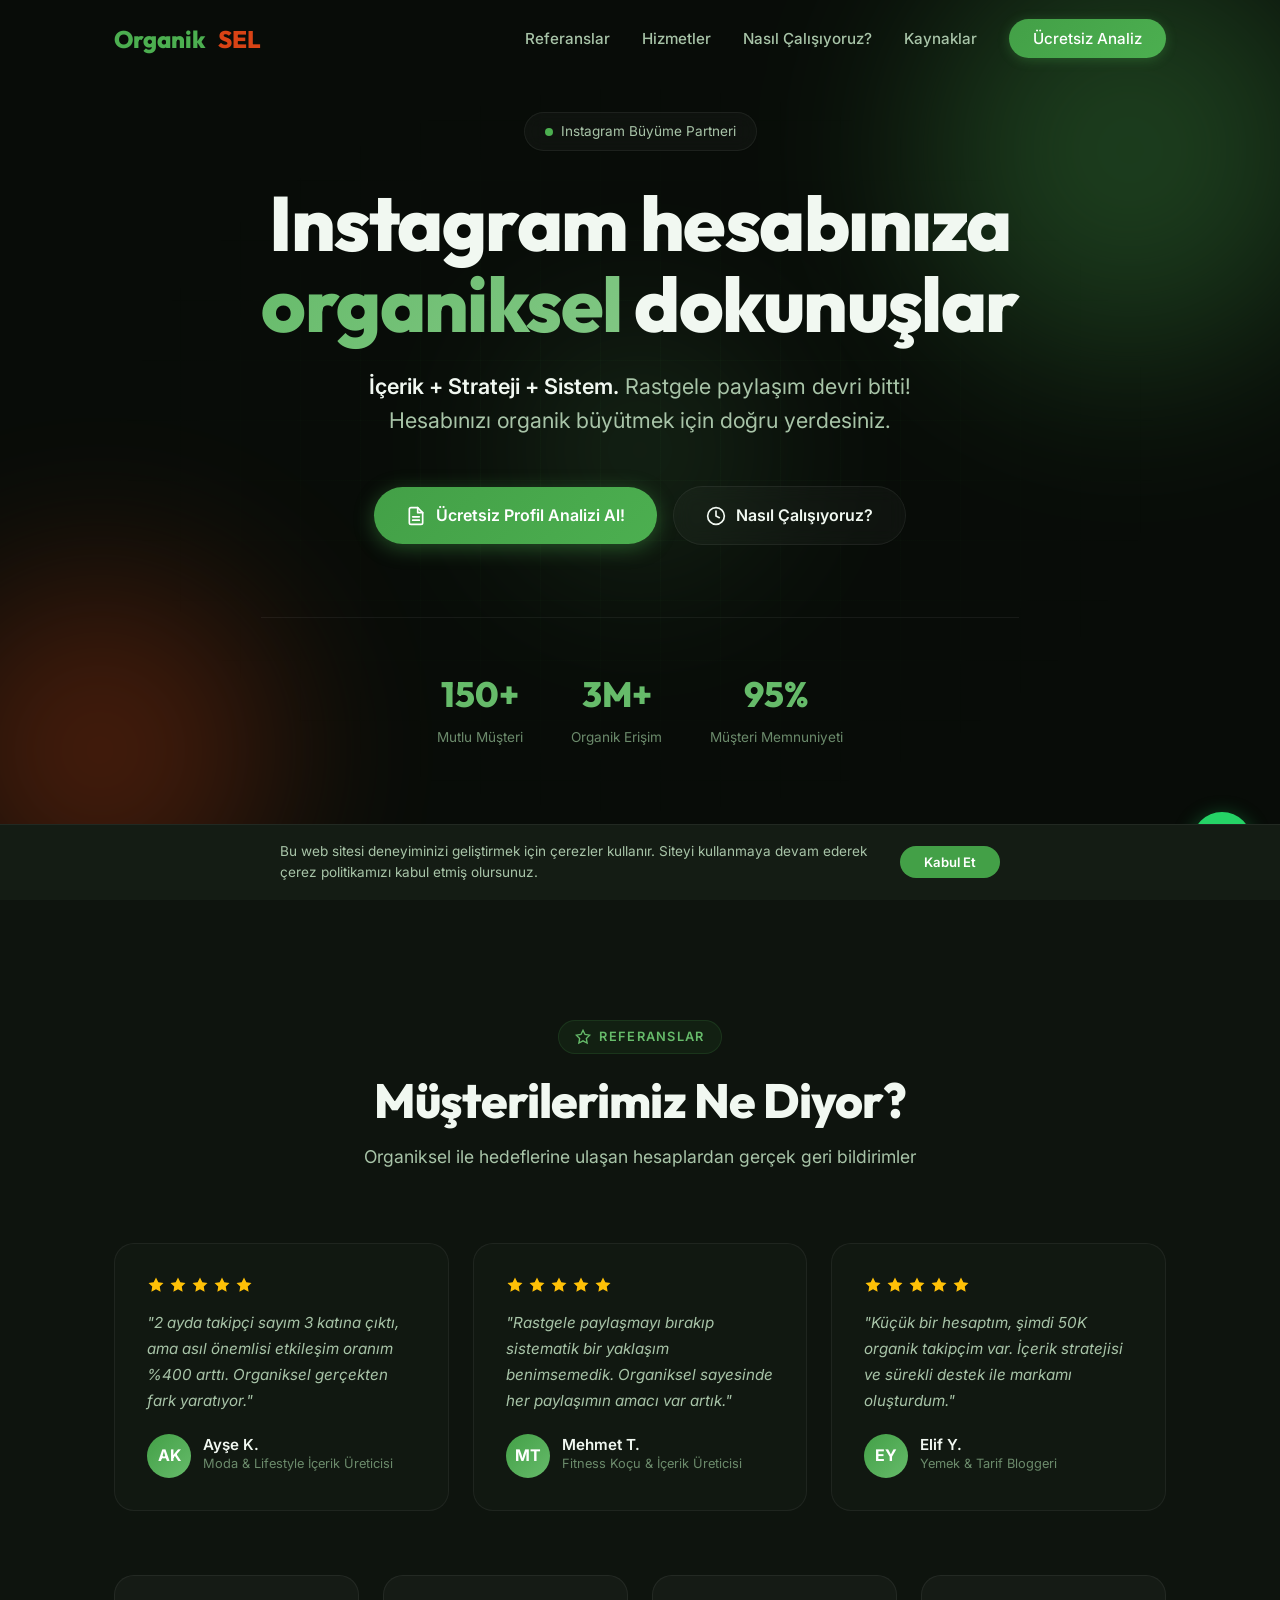
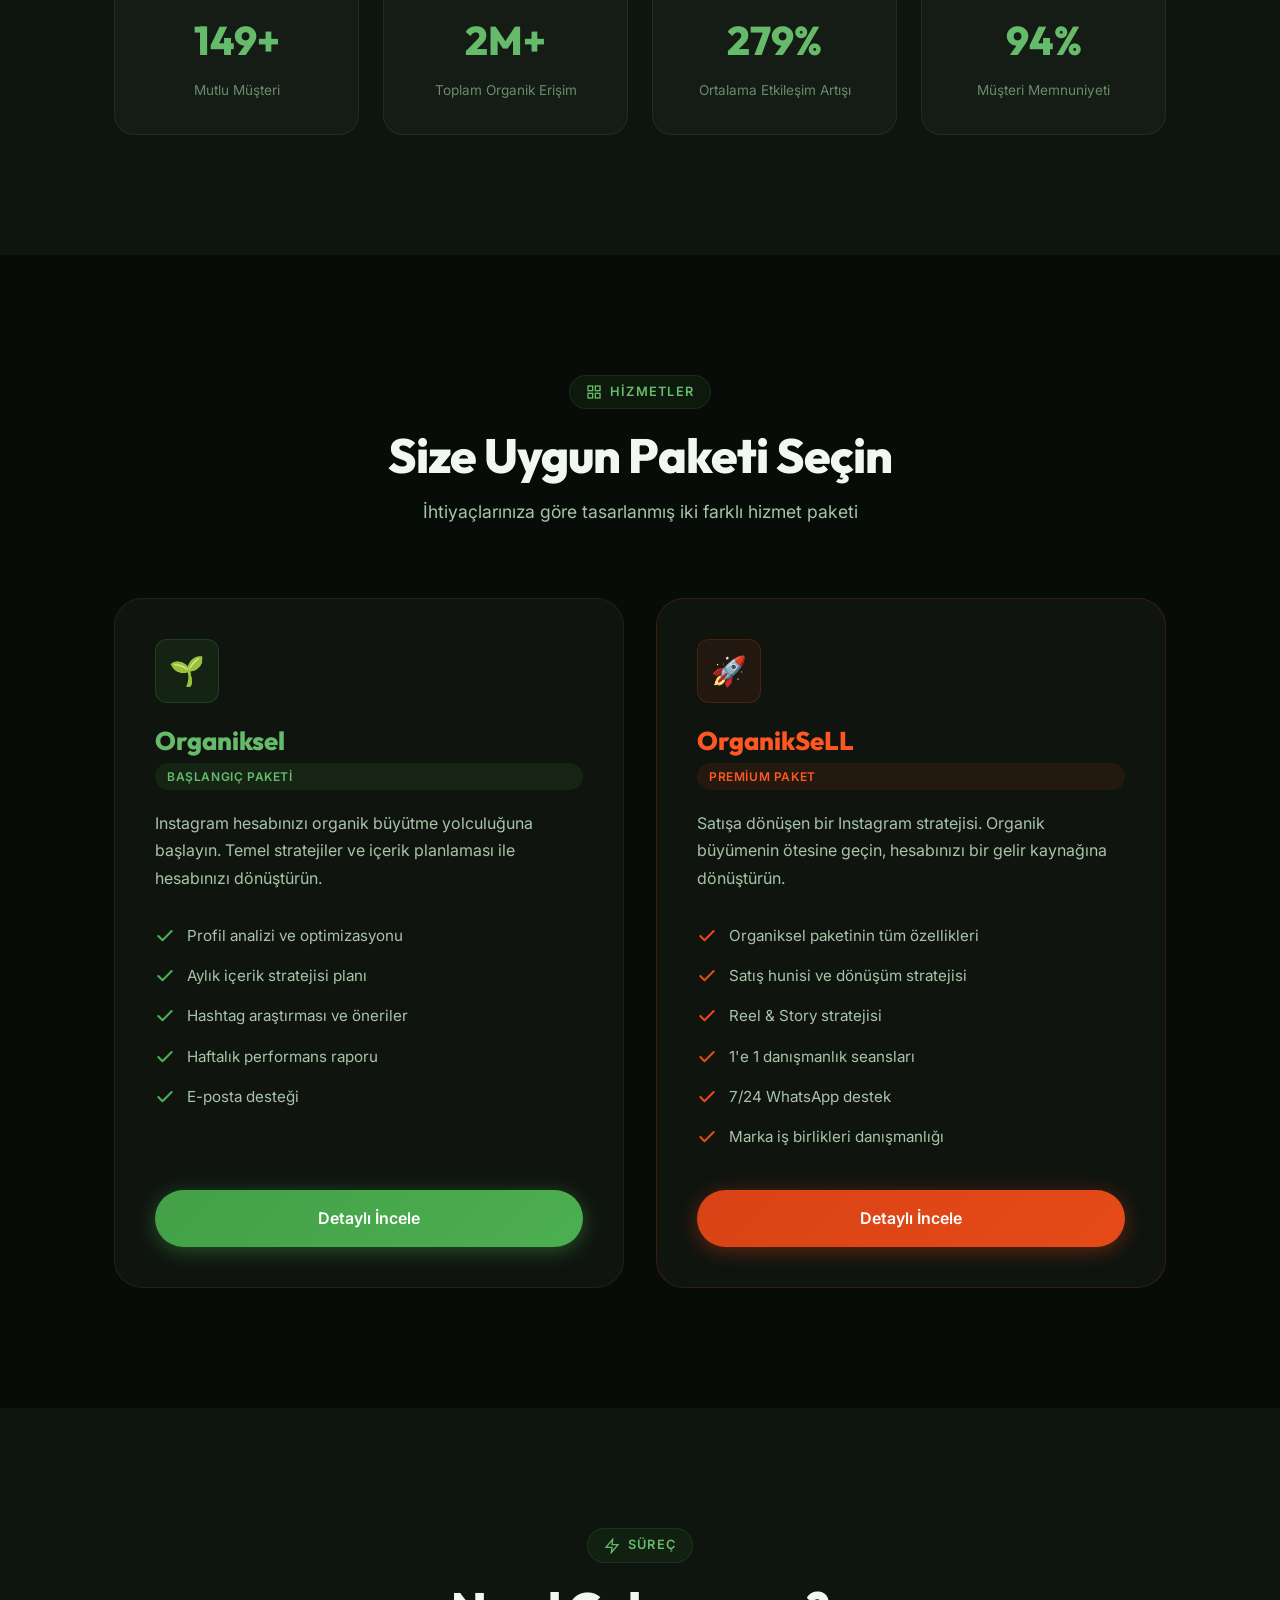
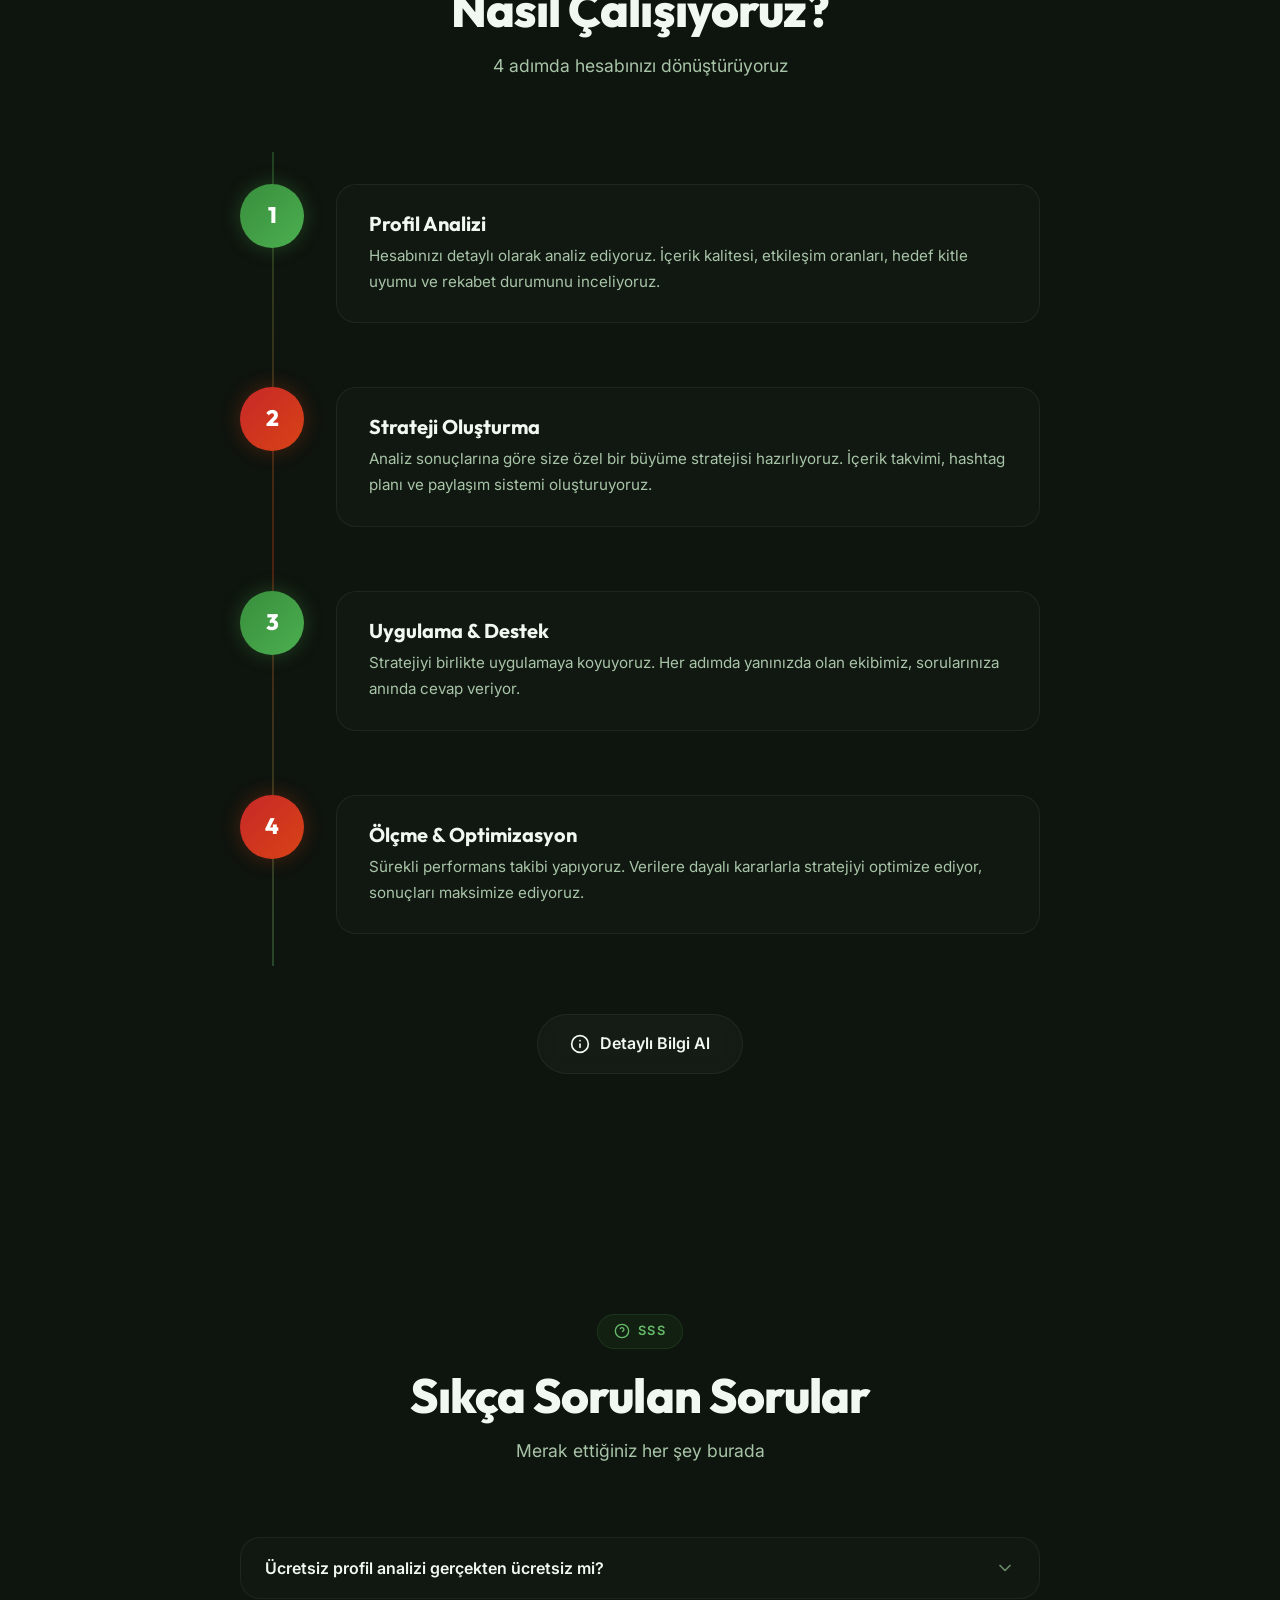
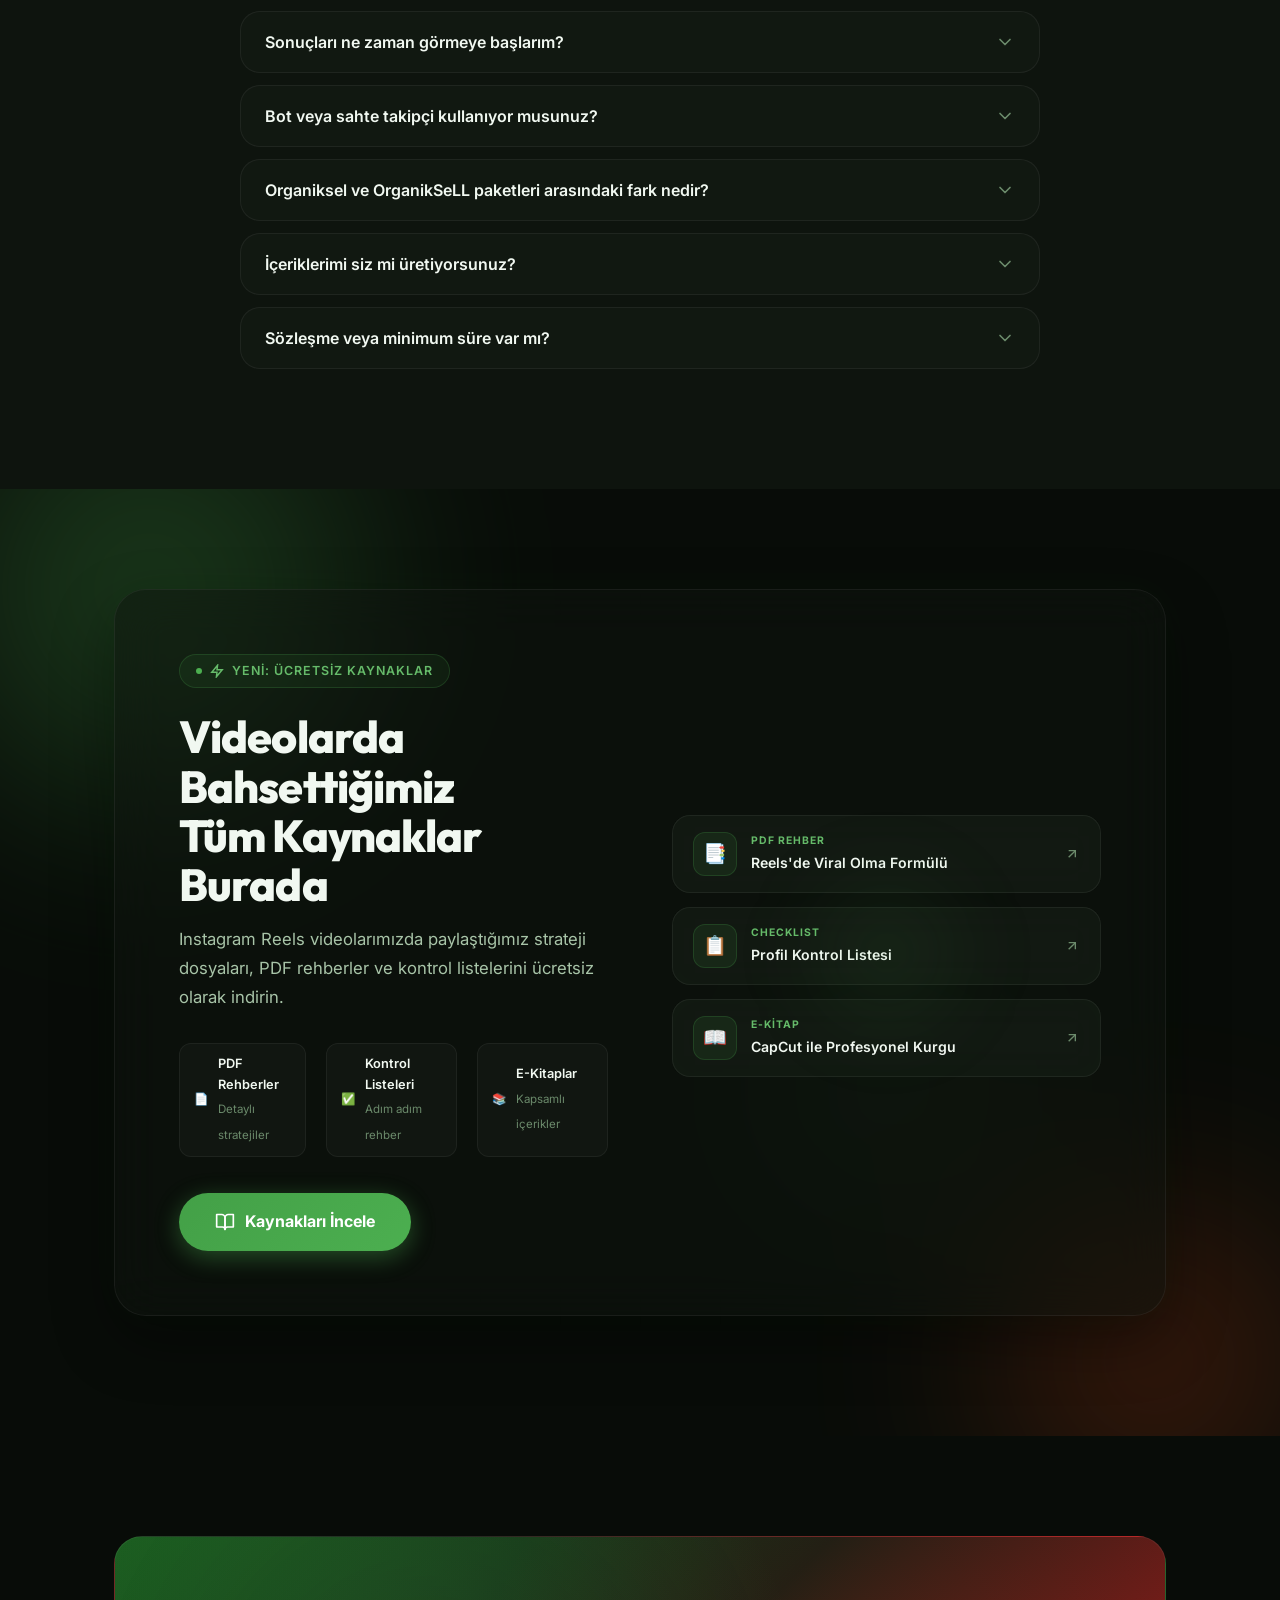
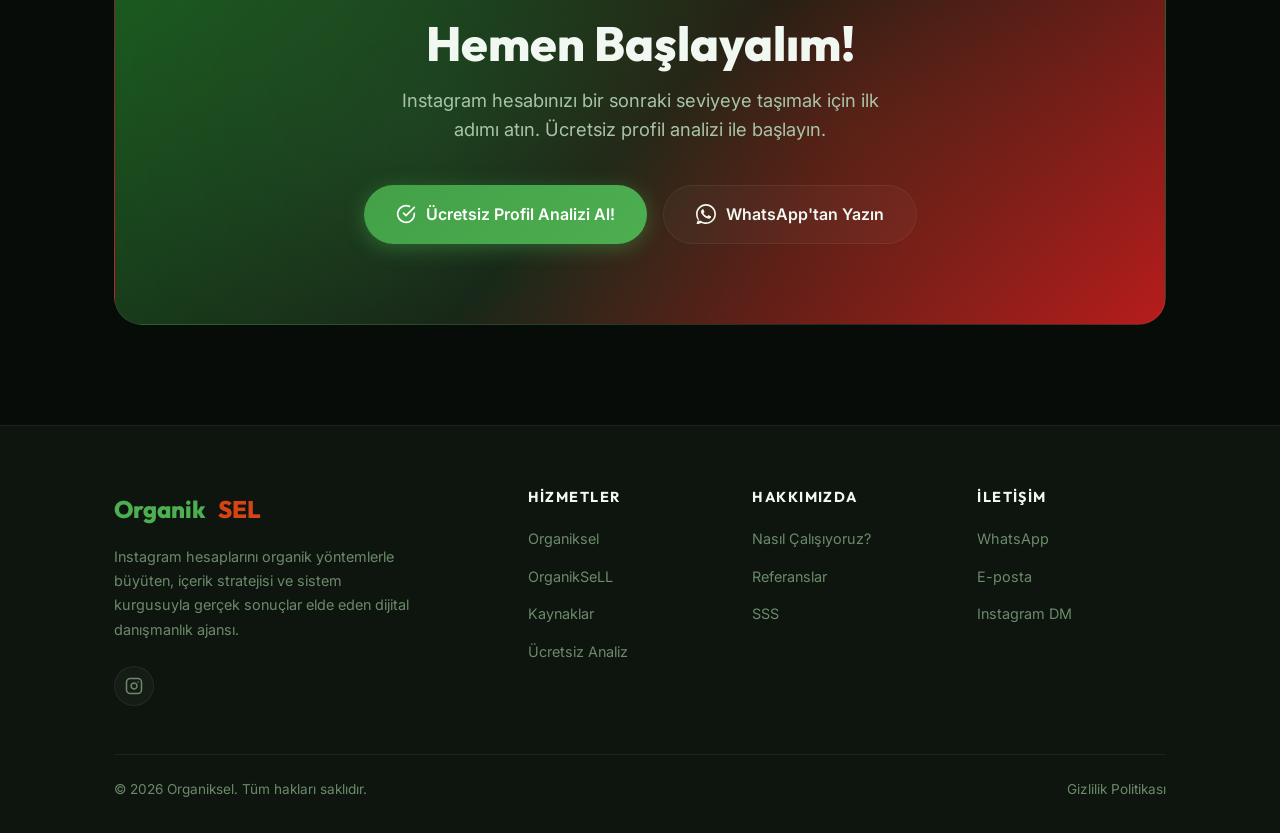
==== commit db62450f: "Professional SEO: canonical URLs, OG image, Twitter Cards, JSON-LD structured data (ProfessionalServ" ====
--- a/index.html
+++ b/index.html
@@ -7,33 +7,45 @@
   <link rel="preconnect" href="https://fonts.googleapis.com">
   <link rel="preconnect" href="https://fonts.gstatic.com" crossorigin>
   <link href="https://fonts.googleapis.com/css2?family=Inter:wght@300;400;500;600;700;800&family=Outfit:wght@400;500;600;700;800;900&display=swap" rel="stylesheet">
-  <title>Organiksel — Instagram Hesabınıza Organiksel Dokunuşlar</title>
-  <meta name="description"
-    content="Instagram hesabınızı organik büyütme stratejileri ile dönüştürün. İçerik, strateji ve sistem ile gerçek sonuçlar alın. Ücretsiz profil analizi alın!">
-  <meta name="keywords"
-    content="Instagram danışmanlığı, organik büyüme, içerik stratejisi, Instagram yönetimi, sosyal medya danışmanlığı">
+  <title>Organiksel — Instagram Hesabınızı Organik Büyütme Danışmanlığı</title>
+  <meta name="description" content="Instagram hesabınızı organik büyütme stratejileri ile dönüştürün. İçerik stratejisi, hashtag analizi ve birebir danışmanlık ile gerçek sonuçlar alın. Ücretsiz profil analizi!">
+  <meta name="keywords" content="Instagram danışmanlığı, organik büyüme, içerik stratejisi, Instagram yönetimi, sosyal medya danışmanlığı, Instagram takipçi artırma, Instagram etkileşim, organik takipçi, Instagram koçluk">
   <meta name="author" content="Organiksel">
-  <meta property="og:title" content="Organiksel — Instagram Hesabınıza Organiksel Dokunuşlar">
-  <meta property="og:description"
-    content="Instagram hesabınızı organik büyütme stratejileri ile dönüştürün. İçerik, strateji ve sistem ile gerçek sonuçlar alın.">
+  <link rel="canonical" href="https://organiksel.com/">
+  <link rel="alternate" hreflang="tr" href="https://organiksel.com/">
+  <link rel="alternate" hreflang="x-default" href="https://organiksel.com/">
+  <meta property="og:title" content="Organiksel — Instagram Organik Büyüme Danışmanlığı">
+  <meta property="og:description" content="Instagram hesabınızı organik büyütme stratejileri ile dönüştürün. Ücretsiz profil analizi alın!">
   <meta property="og:type" content="website">
-  <meta property="og:url" content="https://organiksel.com">
-  <meta property="og:image" content="https://organiksel.com/assets/og-image.jpg">
+  <meta property="og:url" content="https://organiksel.com/">
+  <meta property="og:image" content="https://organiksel.com/assets/og-image.png">
+  <meta property="og:image:width" content="1200">
+  <meta property="og:image:height" content="630">
+  <meta property="og:image:alt" content="Organiksel — Instagram Büyüme Partneri">
+  <meta property="og:locale" content="tr_TR">
+  <meta property="og:site_name" content="Organiksel">
   <meta name="twitter:card" content="summary_large_image">
+  <meta name="twitter:title" content="Organiksel — Instagram Organik Büyüme Danışmanlığı">
+  <meta name="twitter:description" content="Instagram hesabınızı organik büyütme stratejileri ile dönüştürün. Ücretsiz profil analizi alın!">
+  <meta name="twitter:image" content="https://organiksel.com/assets/og-image.png">
   <link rel="icon" type="image/svg+xml" href="assets/logo-dark.svg">
   <link rel="manifest" href="manifest.json">
   <meta name="theme-color" content="#080C08">
-  <!-- Security Headers -->
   <meta http-equiv="X-Content-Type-Options" content="nosniff">
   <meta http-equiv="X-Frame-Options" content="DENY">
   <meta name="referrer" content="strict-origin-when-cross-origin">
-  <!-- Google tag (gtag.js) -->
   <script async src="https://www.googletagmanager.com/gtag/js?id=G-YB4C211V8L"></script>
   <script>
     window.dataLayer = window.dataLayer || [];
     function gtag(){dataLayer.push(arguments);}
     gtag('js', new Date());
     gtag('config', 'G-YB4C211V8L');
+  </script>
+  <script type="application/ld+json">
+  {"@context":"https://schema.org","@type":"ProfessionalService","name":"Organiksel","description":"Instagram hesaplarını organik yöntemlerle büyüten dijital danışmanlık ajansı.","url":"https://organiksel.com","logo":"https://organiksel.com/assets/logo-dark.svg","image":"https://organiksel.com/assets/og-image.png","telephone":"+905550497360","email":"avadigitaltr@gmail.com","priceRange":"$$","address":{"@type":"PostalAddress","addressCountry":"TR"},"sameAs":["https://www.instagram.com/organiksel"],"aggregateRating":{"@type":"AggregateRating","ratingValue":"4.9","reviewCount":"150","bestRating":"5"},"hasOfferCatalog":{"@type":"OfferCatalog","name":"Instagram Danışmanlık Paketleri","itemListElement":[{"@type":"Offer","itemOffered":{"@type":"Service","name":"Organiksel — Organik Büyüme Paketi","description":"Profil analizi, içerik stratejisi, hashtag araştırması ve haftalık performans raporu."}},{"@type":"Offer","itemOffered":{"@type":"Service","name":"OrganikSeLL — Satışa Dönüşüm Paketi","description":"Satış hunisi, dönüşüm stratejisi, 1e1 danışmanlık ve 7/24 WhatsApp destek."}}]}}
+  </script>
+  <script type="application/ld+json">
+  {"@context":"https://schema.org","@type":"FAQPage","mainEntity":[{"@type":"Question","name":"Ücretsiz profil analizi gerçekten ücretsiz mi?","acceptedAnswer":{"@type":"Answer","text":"Evet, profil analizimiz tamamen ücretsizdir ve herhangi bir taahhüt gerektirmez."}},{"@type":"Question","name":"Sonuçları ne zaman görmeye başlarım?","acceptedAnswer":{"@type":"Answer","text":"İlk etkileşim artışlarını genellikle 2-4 hafta içinde görmeye başlarsınız."}},{"@type":"Question","name":"Bot veya sahte takipçi kullanıyor musunuz?","acceptedAnswer":{"@type":"Answer","text":"Kesinlikle hayır! Organiksel %100 organik yöntemler kullanır."}},{"@type":"Question","name":"Organiksel ve OrganikSeLL arasındaki fark nedir?","acceptedAnswer":{"@type":"Answer","text":"Organiksel organik büyüme odaklıdır. OrganikSeLL ise satış hunisi, 1e1 koçluk ve marka iş birlikleri ekler."}},{"@type":"Question","name":"Sözleşme veya minimum süre var mı?","acceptedAnswer":{"@type":"Answer","text":"Minimum 3 aylık taahhüt öneriyoruz. Ancak esnek planlarımız mevcuttur."}}]}
   </script>
   <link rel="stylesheet" href="css/style.css">
 </head>
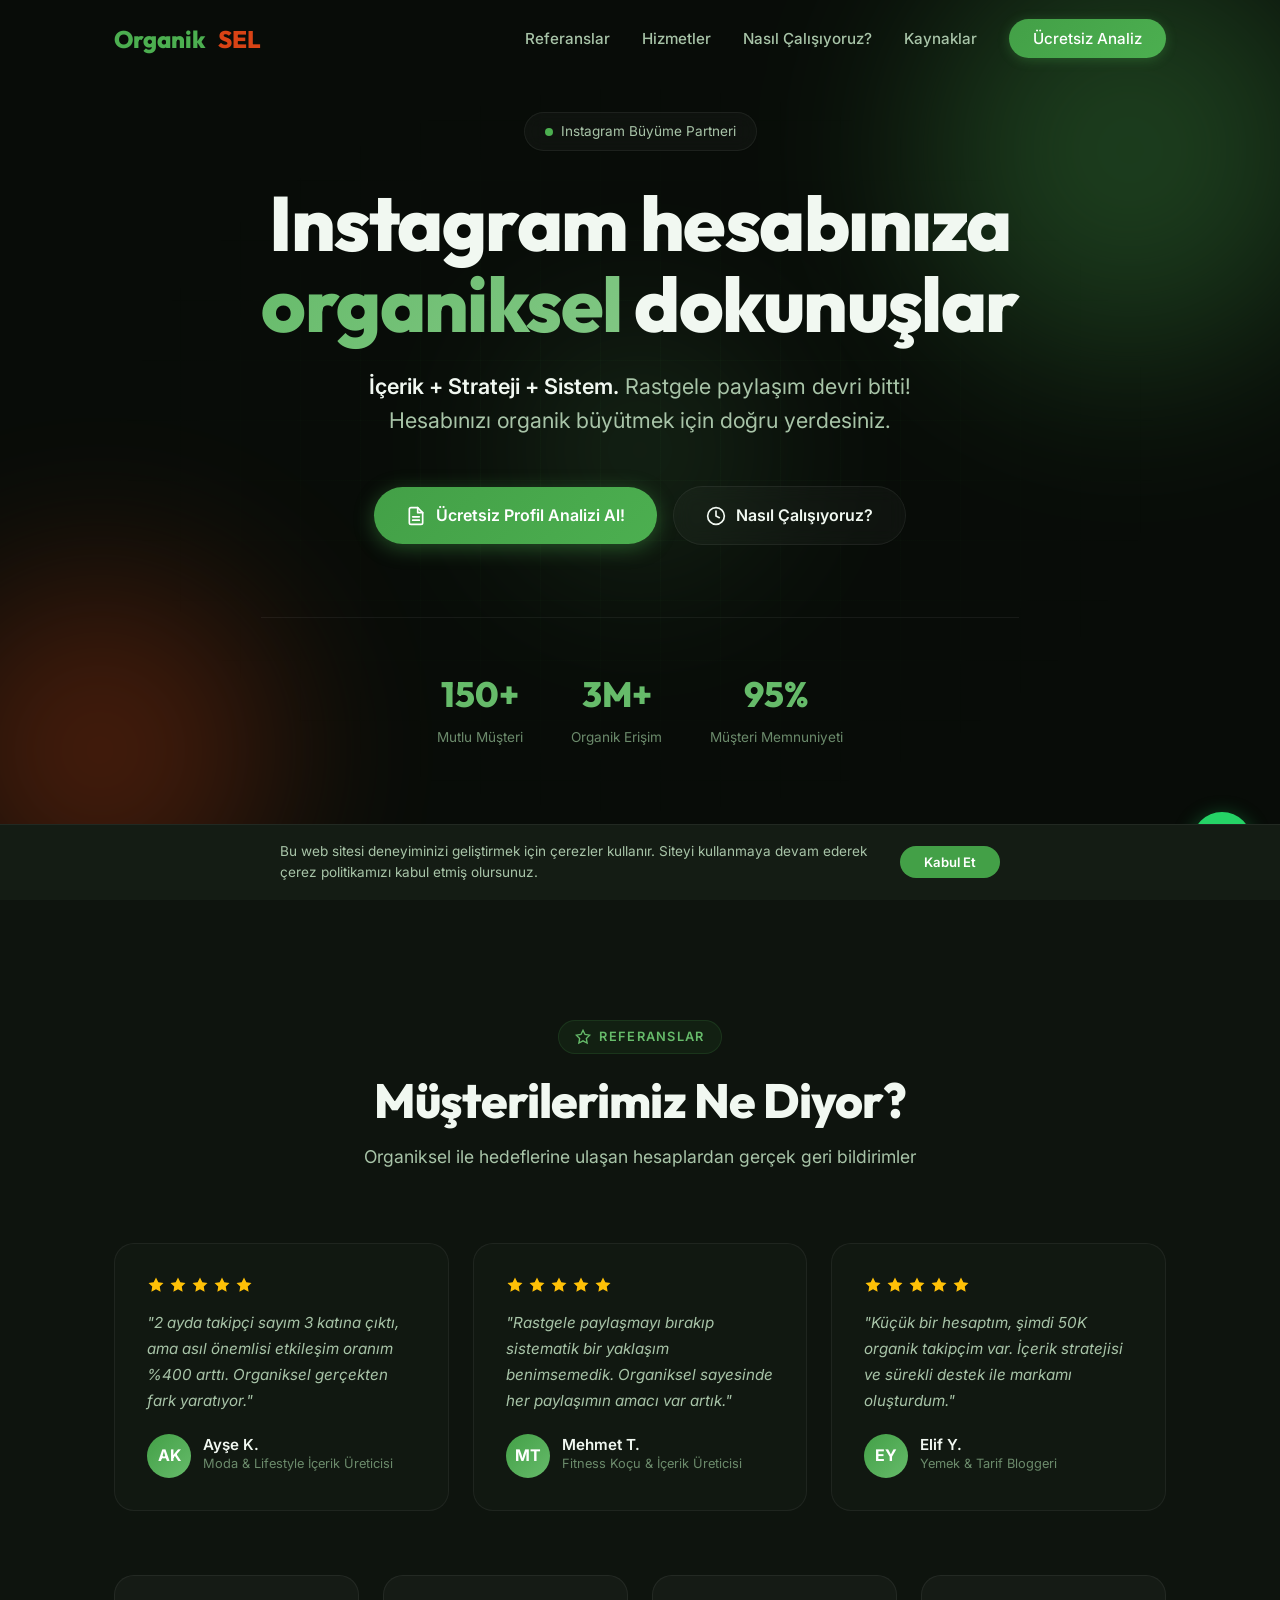
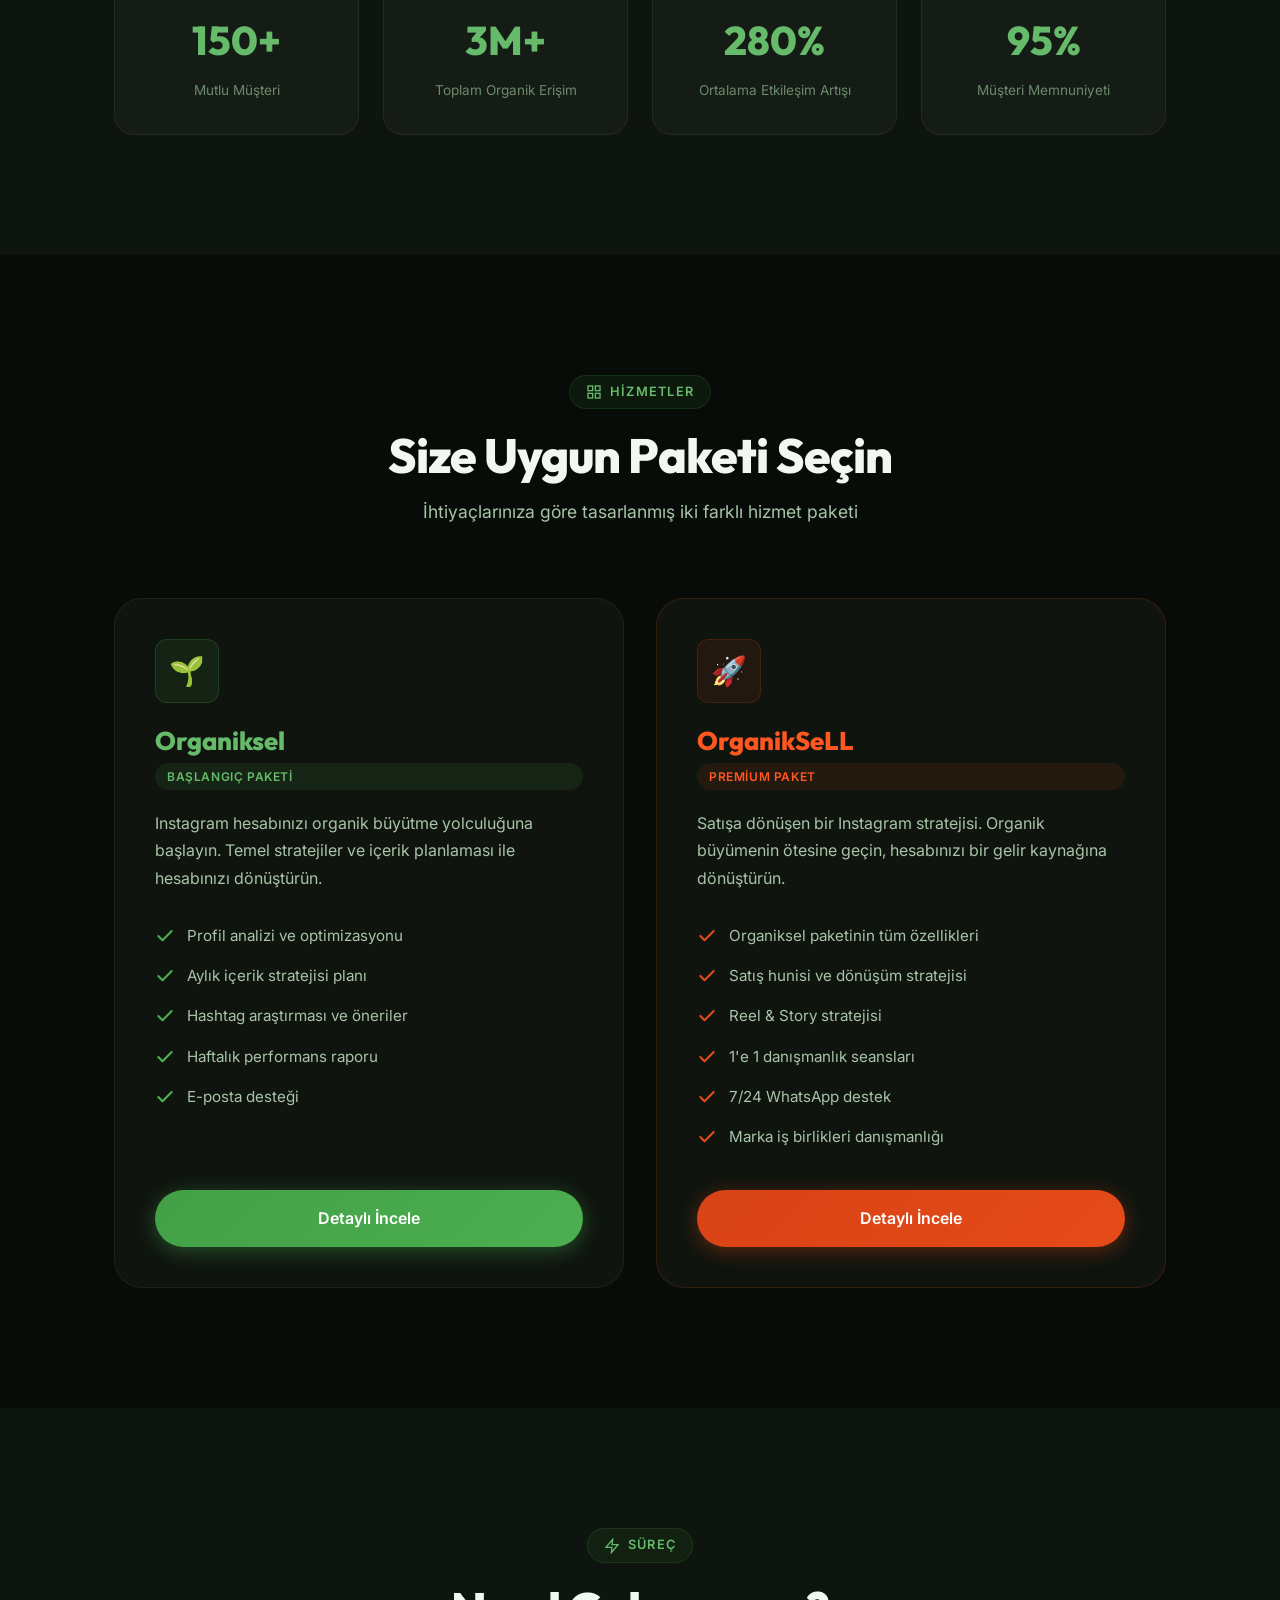
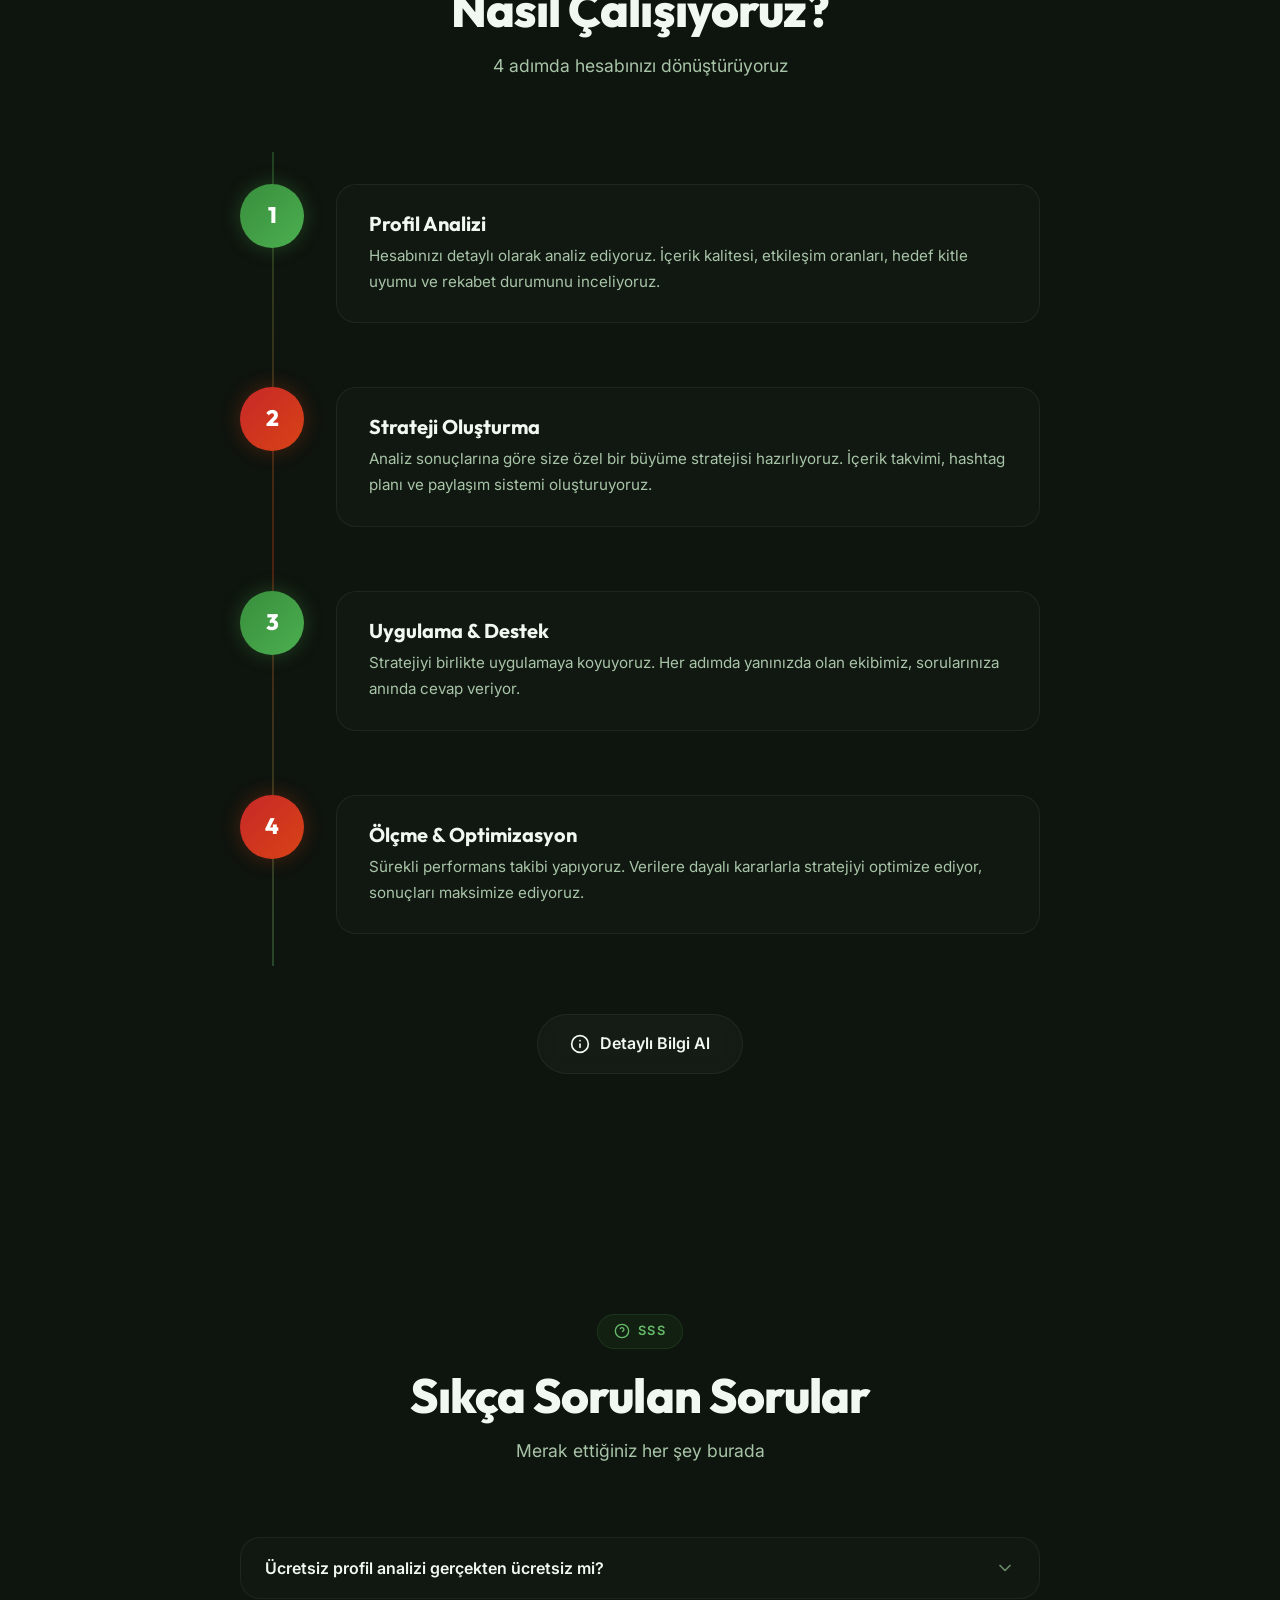
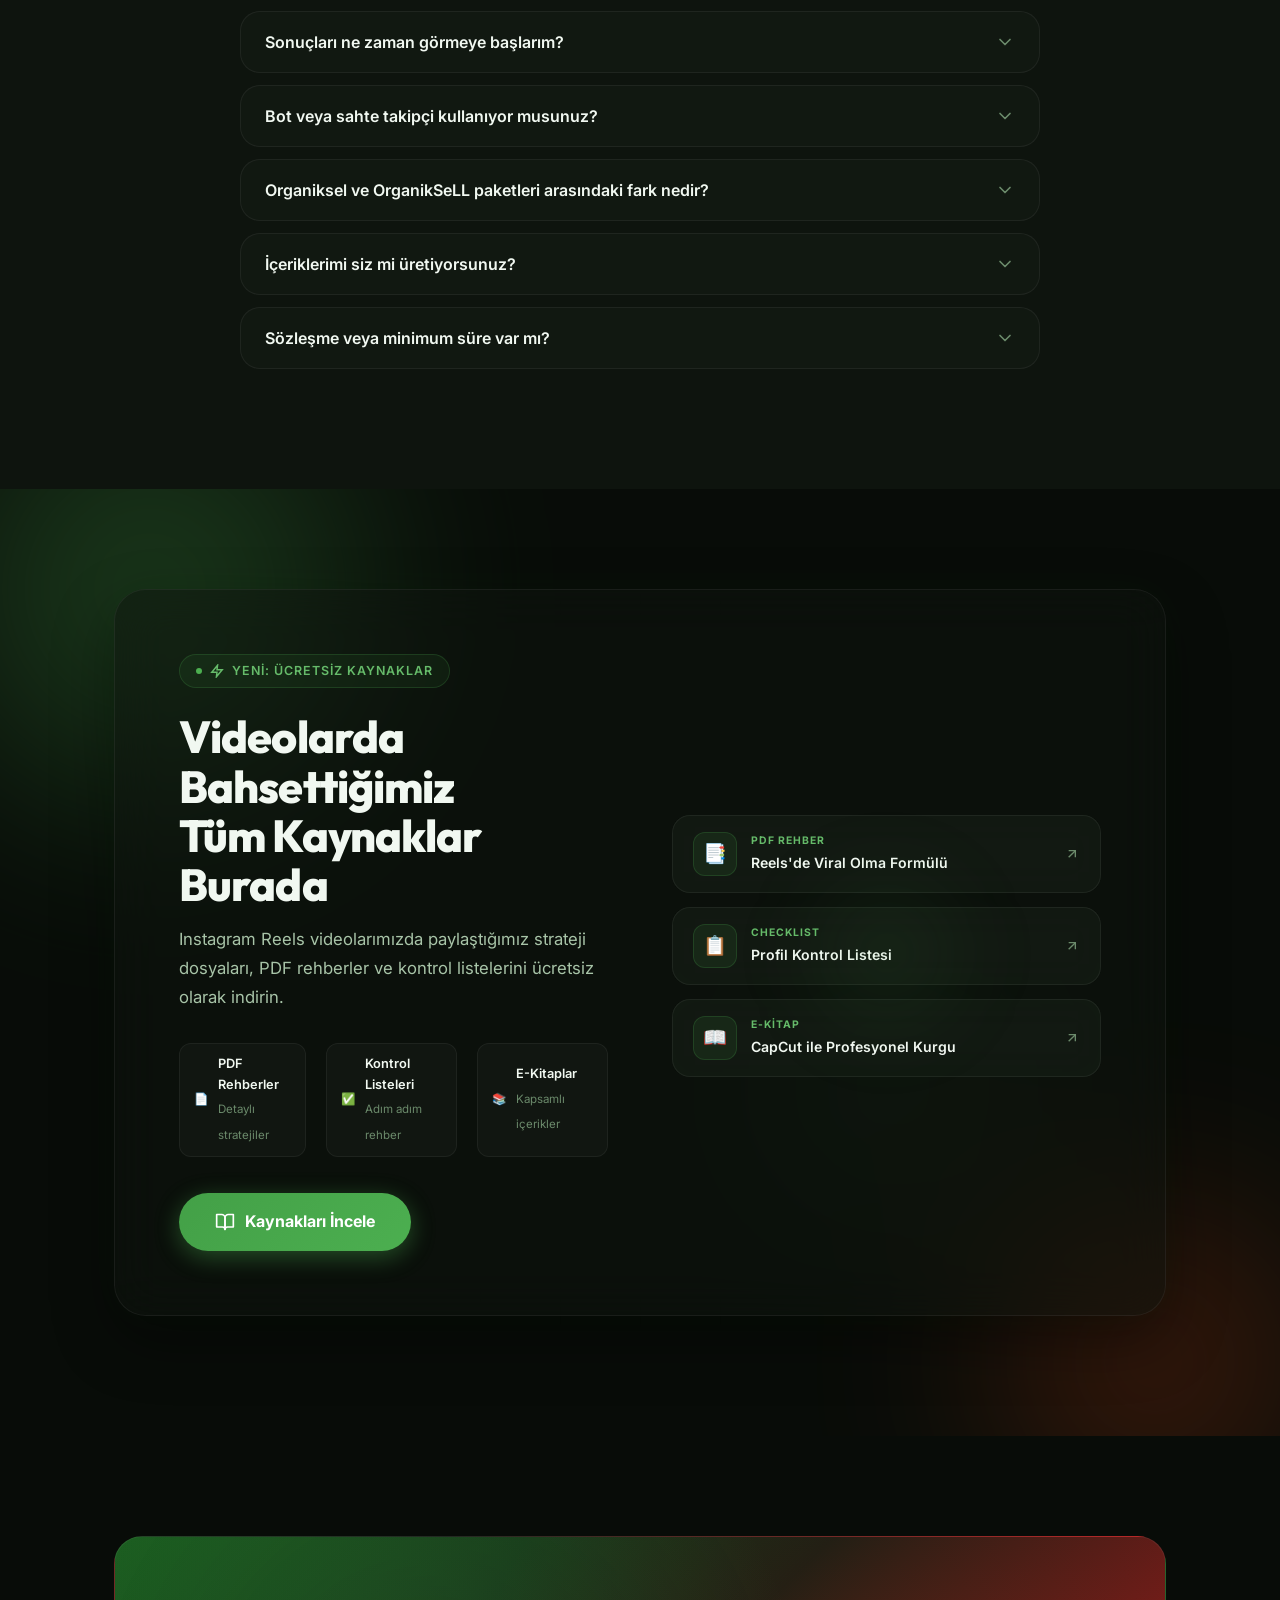
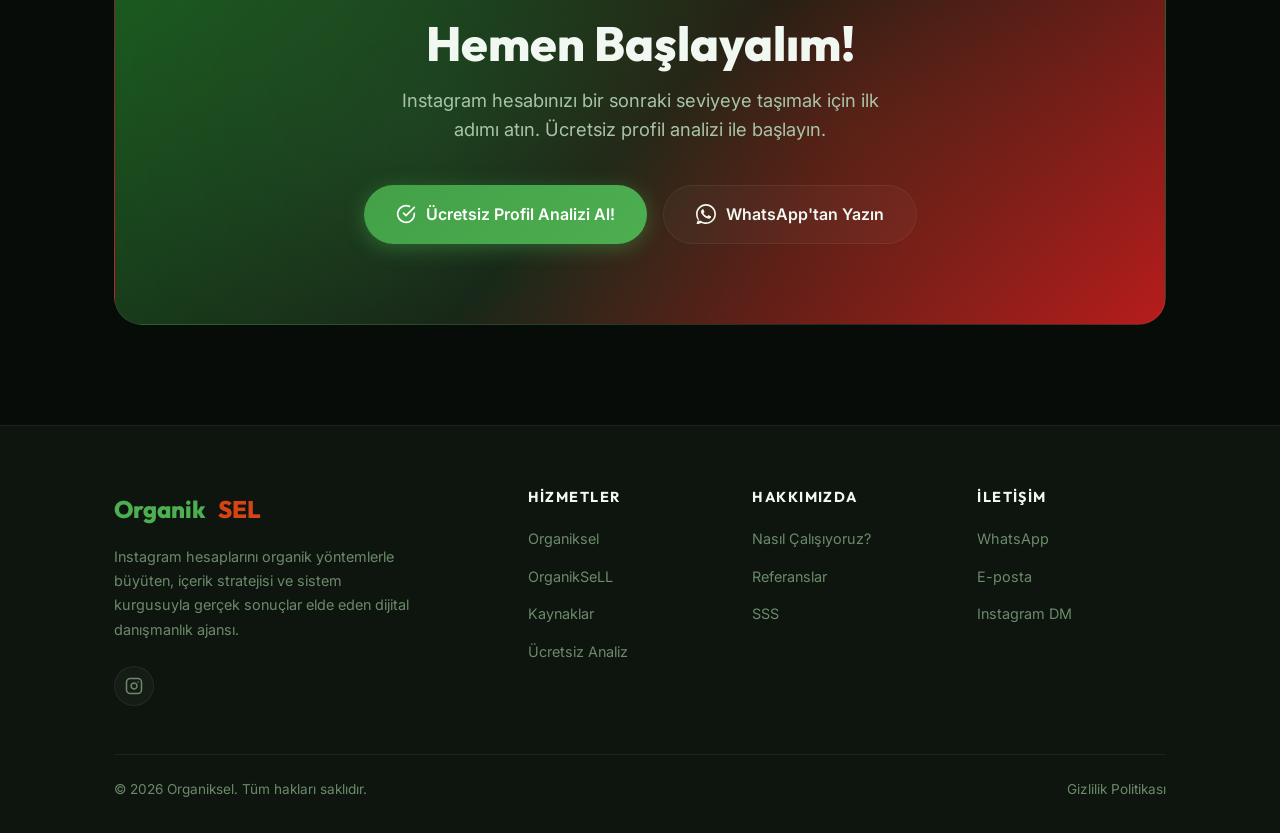
==== commit a0ab2ba2: "SEO, Security (CSP), Performance (Minify CSS, Lazy Loading), Favicon & Breadcrumbs" ====
--- a/index.html
+++ b/index.html
@@ -29,6 +29,7 @@
   <meta name="twitter:description" content="Instagram hesabınızı organik büyütme stratejileri ile dönüştürün. Ücretsiz profil analizi alın!">
   <meta name="twitter:image" content="https://organiksel.com/assets/og-image.png">
   <link rel="icon" type="image/svg+xml" href="assets/logo-dark.svg">
+  <link rel="icon" type="image/png" sizes="32x32" href="assets/favicon-32.png">
   <link rel="manifest" href="manifest.json">
   <meta name="theme-color" content="#080C08">
   <meta http-equiv="X-Content-Type-Options" content="nosniff">
@@ -47,7 +48,7 @@
   <script type="application/ld+json">
   {"@context":"https://schema.org","@type":"FAQPage","mainEntity":[{"@type":"Question","name":"Ücretsiz profil analizi gerçekten ücretsiz mi?","acceptedAnswer":{"@type":"Answer","text":"Evet, profil analizimiz tamamen ücretsizdir ve herhangi bir taahhüt gerektirmez."}},{"@type":"Question","name":"Sonuçları ne zaman görmeye başlarım?","acceptedAnswer":{"@type":"Answer","text":"İlk etkileşim artışlarını genellikle 2-4 hafta içinde görmeye başlarsınız."}},{"@type":"Question","name":"Bot veya sahte takipçi kullanıyor musunuz?","acceptedAnswer":{"@type":"Answer","text":"Kesinlikle hayır! Organiksel %100 organik yöntemler kullanır."}},{"@type":"Question","name":"Organiksel ve OrganikSeLL arasındaki fark nedir?","acceptedAnswer":{"@type":"Answer","text":"Organiksel organik büyüme odaklıdır. OrganikSeLL ise satış hunisi, 1e1 koçluk ve marka iş birlikleri ekler."}},{"@type":"Question","name":"Sözleşme veya minimum süre var mı?","acceptedAnswer":{"@type":"Answer","text":"Minimum 3 aylık taahhüt öneriyoruz. Ancak esnek planlarımız mevcuttur."}}]}
   </script>
-  <link rel="stylesheet" href="css/style.css">
+  <link rel="stylesheet" href="css/style.min.css">
 </head>
 
 <body>
--- a/css/style.min.css
+++ b/css/style.min.css
@@ -0,0 +1 @@
+:root{--green-900:#1B5E20;--green-800:#2E7D32;--green-700:#388E3C;--green-600:#43A047;--green-500:#4CAF50;--green-400:#66BB6A;--green-300:#81C784;--green-200:#A5D6A7;--green-100:#C8E6C9;--green-50:#E8F5E9;--red-900:#B71C1C;--red-800:#C62828;--red-700:#D32F2F;--red-600:#D84315;--red-500:#E64A19;--red-400:#FF5722;--red-300:#FF8A65;--red-200:#FFAB91;--red-100:#FFCCBC;--bg-dark:#080C08;--bg-dark-2:#0E140E;--bg-dark-3:#141C14;--bg-card:rgba(20, 28, 20, 0.6);--bg-card-hover:rgba(30, 42, 30, 0.8);--bg-glass:rgba(255, 255, 255, 0.03);--bg-glass-hover:rgba(255, 255, 255, 0.06);--border-glass:rgba(255, 255, 255, 0.06);--border-glass-hover:rgba(76, 175, 80, 0.3);--text-primary:#F1F8F1;--text-secondary:#A8C4A8;--text-muted:#6B8A6B;--text-accent:var(--green-400);--shadow-sm:0 2px 8px rgba(0, 0, 0, 0.3);--shadow-md:0 4px 20px rgba(0, 0, 0, 0.4);--shadow-lg:0 8px 40px rgba(0, 0, 0, 0.5);--shadow-glow:0 0 30px rgba(76, 175, 80, 0.15);--shadow-glow-red:0 0 30px rgba(216, 67, 21, 0.15);--radius-sm:8px;--radius-md:12px;--radius-lg:20px;--radius-xl:28px;--radius-full:999px;--transition-fast:0.2s cubic-bezier(0.4, 0, 0.2, 1);--transition-smooth:0.4s cubic-bezier(0.4, 0, 0.2, 1);--transition-slow:0.6s cubic-bezier(0.4, 0, 0.2, 1);--font-body:'Inter',-apple-system,BlinkMacSystemFont,'Segoe UI',sans-serif;--font-heading:'Outfit','Inter',sans-serif;--container-max:1200px;--section-padding:120px 0}*,::after,::before{margin:0;padding:0;box-sizing:border-box}html{scroll-behavior:smooth;font-size:16px;-webkit-font-smoothing:antialiased;-moz-osx-font-smoothing:grayscale}body{font-family:var(--font-body);background-color:var(--bg-dark);color:var(--text-primary);line-height:1.6;overflow-x:hidden}.container{max-width:var(--container-max);margin:0 auto;padding:0 24px}a{color:inherit;text-decoration:none}img{max-width:100%;display:block}button{cursor:pointer;border:none;background:0 0;font-family:inherit}h1,h2,h3,h4,h5,h6{font-family:var(--font-heading);line-height:1.1;font-weight:700}.navbar{position:fixed;top:0;left:0;right:0;z-index:1000;padding:20px 0;transition:var(--transition-smooth);background:0 0}.navbar.scrolled{background:rgba(8,12,8,.9);backdrop-filter:blur(20px);-webkit-backdrop-filter:blur(20px);padding:12px 0;border-bottom:1px solid var(--border-glass)}.navbar .container{display:flex;align-items:center;justify-content:space-between}.navbar-logo{display:flex;align-items:center;gap:12px;font-family:var(--font-heading);font-weight:800;font-size:1.5rem}.navbar-logo .logo-text-green{color:var(--green-500)}.navbar-logo .logo-text-red{color:var(--red-600)}.navbar-logo img,.navbar-logo svg{height:48px;width:auto}.nav-links{display:flex;align-items:center;gap:32px;list-style:none}.nav-links a{font-size:.95rem;font-weight:500;color:var(--text-secondary);transition:var(--transition-fast);position:relative}.nav-links a::after{content:'';position:absolute;bottom:-4px;left:0;width:0;height:2px;background:var(--green-500);transition:var(--transition-fast);border-radius:2px}.nav-links a:hover{color:var(--text-primary)}.nav-links a:hover::after{width:100%}.nav-cta{padding:10px 24px;background:linear-gradient(135deg,var(--green-600),var(--green-500));color:#fff!important;border-radius:var(--radius-full);font-weight:600;font-size:.9rem;transition:var(--transition-fast);box-shadow:0 2px 12px rgba(76,175,80,.3)}.nav-cta::after{display:none!important}.nav-cta:hover{transform:translateY(-2px);box-shadow:0 4px 20px rgba(76,175,80,.5)}.hamburger{display:none;flex-direction:column;gap:6px;cursor:pointer;padding:4px;z-index:1001}.hamburger span{width:28px;height:2px;background:var(--text-primary);border-radius:2px;transition:var(--transition-fast)}.hamburger.active span:first-child{transform:rotate(45deg) translate(6px,6px)}.hamburger.active span:nth-child(2){opacity:0}.hamburger.active span:nth-child(3){transform:rotate(-45deg) translate(6px,-6px)}.hero{min-height:100vh;display:flex;align-items:center;position:relative;overflow:hidden;padding-top:80px}.hero-bg{position:absolute;inset:0;z-index:0}.hero-orb{position:absolute;border-radius:50%;filter:blur(80px);opacity:.4;animation:orbFloat 15s ease-in-out infinite}.hero-orb-1{width:500px;height:500px;background:radial-gradient(circle,var(--green-500),transparent);top:-100px;right:-100px;animation-delay:0s}.hero-orb-2{width:400px;height:400px;background:radial-gradient(circle,var(--red-600),transparent);bottom:-50px;left:-100px;animation-delay:-5s}.hero-orb-3{width:300px;height:300px;background:radial-gradient(circle,var(--green-400),transparent);top:50%;left:50%;transform:translate(-50%,-50%);animation-delay:-10s;opacity:.2}@keyframes orbFloat{0%,100%{transform:translate(0,0) scale(1)}25%{transform:translate(30px,-40px) scale(1.1)}50%{transform:translate(-20px,20px) scale(.9)}75%{transform:translate(40px,30px) scale(1.05)}}.hero-grid{position:absolute;inset:0;background-image:linear-gradient(rgba(76,175,80,.03) 1px,transparent 1px),linear-gradient(90deg,rgba(76,175,80,.03) 1px,transparent 1px);background-size:60px 60px;mask-image:radial-gradient(ellipse 60% 60% at 50% 50%,black 20%,transparent 70%);-webkit-mask-image:radial-gradient(ellipse 60% 60% at 50% 50%,black 20%,transparent 70%)}.hero .container{position:relative;z-index:1;text-align:center}.hero-badge{display:inline-flex;align-items:center;gap:8px;padding:8px 20px;background:var(--bg-glass);border:1px solid var(--border-glass);border-radius:var(--radius-full);font-size:.85rem;color:var(--text-secondary);margin-bottom:32px;backdrop-filter:blur(10px)}.hero-badge .dot{width:8px;height:8px;background:var(--green-500);border-radius:50%;animation:pulse 2s ease-in-out infinite}@keyframes pulse{0%,100%{opacity:1;transform:scale(1)}50%{opacity:.5;transform:scale(.8)}}.hero-title{font-size:clamp(2.8rem, 6vw, 5rem);font-weight:800;margin-bottom:24px;letter-spacing:-.02em;line-height:1.05}.hero-title .highlight{background:linear-gradient(135deg,var(--green-400),var(--green-300));-webkit-background-clip:text;-webkit-text-fill-color:transparent;background-clip:text}.hero-title .highlight-red{background:linear-gradient(135deg,var(--red-500),var(--red-400));-webkit-background-clip:text;-webkit-text-fill-color:transparent;background-clip:text}.hero-subtitle{font-size:clamp(1.1rem, 2vw, 1.35rem);color:var(--text-secondary);max-width:600px;margin:0 auto 48px;font-weight:400;line-height:1.6}.hero-subtitle strong{color:var(--text-primary);font-weight:600}.hero-actions{display:flex;align-items:center;justify-content:center;gap:16px;flex-wrap:wrap}.btn{display:inline-flex;align-items:center;gap:10px;padding:16px 32px;border-radius:var(--radius-full);font-size:1rem;font-weight:600;font-family:var(--font-body);transition:var(--transition-fast);cursor:pointer;position:relative;overflow:hidden}.btn-primary{background:linear-gradient(135deg,var(--green-600),var(--green-500));color:#fff;box-shadow:0 4px 20px rgba(76,175,80,.4);border:none}.btn-primary:hover{transform:translateY(-3px);box-shadow:0 8px 30px rgba(76,175,80,.6)}.btn-primary::before{content:'';position:absolute;inset:0;background:linear-gradient(135deg,transparent,rgba(255,255,255,.2));opacity:0;transition:var(--transition-fast)}.btn-primary:hover::before{opacity:1}.btn-secondary{background:var(--bg-glass);color:var(--text-primary);border:1px solid var(--border-glass);backdrop-filter:blur(10px)}.btn-secondary:hover{background:var(--bg-glass-hover);border-color:var(--border-glass-hover);transform:translateY(-3px)}.btn-red{background:linear-gradient(135deg,var(--red-600),var(--red-500));color:#fff;box-shadow:0 4px 20px rgba(216,67,21,.4);border:none}.btn-red:hover{transform:translateY(-3px);box-shadow:0 8px 30px rgba(216,67,21,.6)}.hero-stats{display:flex;justify-content:center;gap:48px;margin-top:72px;padding-top:48px;border-top:1px solid var(--border-glass)}.hero-stat{text-align:center}.hero-stat-value{font-family:var(--font-heading);font-size:2.2rem;font-weight:800;color:var(--green-400)}.hero-stat-label{font-size:.85rem;color:var(--text-muted);margin-top:4px}section{padding:var(--section-padding);position:relative}.section-header{text-align:center;margin-bottom:72px}.section-badge{display:inline-flex;align-items:center;gap:8px;padding:6px 16px;background:rgba(76,175,80,.08);border:1px solid rgba(76,175,80,.15);border-radius:var(--radius-full);font-size:.8rem;font-weight:600;color:var(--green-400);text-transform:uppercase;letter-spacing:.1em;margin-bottom:20px}.section-title{font-size:clamp(2rem, 4vw, 3rem);font-weight:800;margin-bottom:16px;letter-spacing:-.02em}.section-desc{font-size:1.1rem;color:var(--text-secondary);max-width:600px;margin:0 auto}.references{background:var(--bg-dark-2)}.ref-grid{display:grid;grid-template-columns:repeat(3,1fr);gap:24px;margin-bottom:64px}.ref-card{background:var(--bg-card);border:1px solid var(--border-glass);border-radius:var(--radius-lg);padding:32px;transition:var(--transition-smooth);position:relative;overflow:hidden}.ref-card::before{content:'';position:absolute;top:0;left:0;right:0;height:3px;background:linear-gradient(90deg,var(--green-500),var(--green-400));opacity:0;transition:var(--transition-smooth)}.ref-card:hover{background:var(--bg-card-hover);border-color:var(--border-glass-hover);transform:translateY(-4px)}.ref-card:hover::before{opacity:1}.ref-stars{display:flex;gap:4px;margin-bottom:16px}.ref-stars svg{width:18px;height:18px;fill:#FFC107}.ref-text{font-size:.95rem;color:var(--text-secondary);line-height:1.7;margin-bottom:20px;font-style:italic}.ref-author{display:flex;align-items:center;gap:12px}.ref-avatar{width:44px;height:44px;border-radius:50%;background:linear-gradient(135deg,var(--green-600),var(--green-400));display:flex;align-items:center;justify-content:center;font-weight:700;font-size:1rem;color:#fff}.ref-author-info h4{font-size:.95rem;font-weight:600;font-family:var(--font-body)}.ref-author-info p{font-size:.8rem;color:var(--text-muted)}.ref-stats{display:grid;grid-template-columns:repeat(4,1fr);gap:24px}.ref-stat-card{text-align:center;padding:32px 16px;background:var(--bg-glass);border:1px solid var(--border-glass);border-radius:var(--radius-lg);transition:var(--transition-smooth)}.ref-stat-card:hover{border-color:var(--border-glass-hover);box-shadow:var(--shadow-glow)}.ref-stat-value{font-family:var(--font-heading);font-size:2.5rem;font-weight:800;color:var(--green-400);margin-bottom:8px}.ref-stat-label{font-size:.85rem;color:var(--text-muted)}.services-grid{display:grid;grid-template-columns:repeat(2,1fr);gap:32px}.service-card{background:var(--bg-card);border:1px solid var(--border-glass);border-radius:var(--radius-xl);padding:48px;transition:var(--transition-smooth);position:relative;overflow:hidden;display:flex;flex-direction:column}.service-card::after{content:'';position:absolute;top:-50%;right:-50%;width:200%;height:200%;background:radial-gradient(circle at center,transparent 30%,rgba(76,175,80,.02) 70%);opacity:0;transition:var(--transition-slow);pointer-events:none}.service-card:hover{transform:translateY(-6px);border-color:var(--border-glass-hover);box-shadow:var(--shadow-glow)}.service-card:hover::after{opacity:1}.service-card.premium{border-color:rgba(216,67,21,.2)}.service-card.premium:hover{border-color:rgba(216,67,21,.4);box-shadow:var(--shadow-glow-red)}.service-icon{width:64px;height:64px;border-radius:var(--radius-md);display:flex;align-items:center;justify-content:center;margin-bottom:24px;font-size:1.8rem}.service-card:not(.premium) .service-icon{background:rgba(76,175,80,.1);border:1px solid rgba(76,175,80,.2)}.service-card.premium .service-icon{background:rgba(216,67,21,.1);border:1px solid rgba(216,67,21,.2)}.service-card h3{font-size:1.8rem;font-weight:800;margin-bottom:8px}.service-card:not(.premium) h3{color:var(--green-400)}.service-card.premium h3{color:var(--red-400)}.service-tag{display:inline-block;padding:4px 12px;border-radius:var(--radius-full);font-size:.75rem;font-weight:600;text-transform:uppercase;letter-spacing:.05em;margin-bottom:20px}.service-card:not(.premium) .service-tag{background:rgba(76,175,80,.1);color:var(--green-400)}.service-card.premium .service-tag{background:rgba(216,67,21,.1);color:var(--red-400)}.service-desc{color:var(--text-secondary);line-height:1.7;margin-bottom:24px}.service-features{list-style:none;margin-bottom:32px}.service-features li{display:flex;align-items:flex-start;gap:12px;padding:8px 0;color:var(--text-secondary);font-size:.95rem}.service-features li svg{width:20px;height:20px;margin-top:2px;flex-shrink:0}.service-card:not(.premium) .service-features li svg{color:var(--green-500)}.service-card .btn{margin-top:auto}.service-card.premium .service-features li svg{color:var(--red-500)}.service-price{font-family:var(--font-heading);font-size:1.5rem;font-weight:800;margin-bottom:24px}.service-price .currency{font-size:.9rem;font-weight:500;color:var(--text-muted)}.how-we-work{background:var(--bg-dark-2)}.timeline{position:relative;max-width:800px;margin:0 auto}.timeline::before{content:'';position:absolute;left:32px;top:0;bottom:0;width:2px;background:linear-gradient(to bottom,var(--green-500),var(--red-600),var(--green-400));opacity:.3}.timeline-item{display:flex;gap:32px;padding:32px 0;position:relative}.timeline-number{width:64px;height:64px;min-width:64px;border-radius:50%;display:flex;align-items:center;justify-content:center;font-family:var(--font-heading);font-size:1.4rem;font-weight:800;color:#fff;z-index:1;position:relative}.timeline-item:nth-child(odd) .timeline-number{background:linear-gradient(135deg,var(--green-700),var(--green-500));box-shadow:0 0 20px rgba(76,175,80,.3)}.timeline-item:nth-child(2n) .timeline-number{background:linear-gradient(135deg,var(--red-800),var(--red-600));box-shadow:0 0 20px rgba(216,67,21,.3)}.timeline-content{background:var(--bg-card);border:1px solid var(--border-glass);border-radius:var(--radius-lg);padding:28px 32px;flex:1;transition:var(--transition-smooth)}.timeline-content:hover{border-color:var(--border-glass-hover);background:var(--bg-card-hover)}.timeline-content h3{font-size:1.25rem;font-weight:700;margin-bottom:8px;font-family:var(--font-heading)}.timeline-content p{color:var(--text-secondary);font-size:.95rem;line-height:1.7}.cta-section{padding:100px 0}.cta-box{background:linear-gradient(135deg,var(--green-900),var(--bg-dark-3),var(--red-900));border:1px solid var(--border-glass);border-radius:var(--radius-xl);padding:80px 48px;text-align:center;position:relative;overflow:hidden}.cta-box::before{content:'';position:absolute;inset:0;background:radial-gradient(circle at 30% 50%,rgba(76,175,80,.15),transparent 50%),radial-gradient(circle at 70% 50%,rgba(216,67,21,.15),transparent 50%)}.cta-box>*{position:relative;z-index:1}.cta-box h2{font-size:clamp(2rem, 4vw, 3rem);font-weight:800;margin-bottom:16px}.cta-box p{font-size:1.15rem;color:var(--text-secondary);max-width:500px;margin:0 auto 40px}.cta-actions{display:flex;justify-content:center;gap:16px;flex-wrap:wrap}.footer{background:var(--bg-dark-2);border-top:1px solid var(--border-glass);padding:64px 0 32px}.footer-grid{display:grid;grid-template-columns:2fr 1fr 1fr 1fr;gap:48px;margin-bottom:48px}.footer-brand p{color:var(--text-muted);font-size:.9rem;line-height:1.7;margin-top:16px;max-width:300px}.footer-col h4{font-size:.9rem;font-weight:700;text-transform:uppercase;letter-spacing:.1em;margin-bottom:20px;color:var(--text-primary);font-family:var(--font-heading)}.footer-col ul{list-style:none}.footer-col ul li{margin-bottom:12px}.footer-col ul li a{color:var(--text-muted);font-size:.9rem;transition:var(--transition-fast)}.footer-col ul li a:hover{color:var(--green-400)}.footer-social{display:flex;gap:12px;margin-top:24px}.footer-social a{width:40px;height:40px;border-radius:50%;background:var(--bg-glass);border:1px solid var(--border-glass);display:flex;align-items:center;justify-content:center;transition:var(--transition-fast);color:var(--text-muted)}.footer-social a:hover{background:var(--green-600);border-color:var(--green-500);color:#fff;transform:translateY(-2px)}.footer-bottom{border-top:1px solid var(--border-glass);padding-top:24px;display:flex;justify-content:space-between;align-items:center;font-size:.85rem;color:var(--text-muted)}.fade-up{opacity:0;transform:translateY(40px);transition:opacity .8s cubic-bezier(.4, 0, .2, 1),transform .8s cubic-bezier(.4, 0, .2, 1)}.fade-up.visible{opacity:1;transform:translateY(0)}.fade-up-delay-1{transition-delay:0.1s}.fade-up-delay-2{transition-delay:0.2s}.fade-up-delay-3{transition-delay:0.3s}.fade-up-delay-4{transition-delay:0.4s}.scale-in{opacity:0;transform:scale(.9);transition:opacity .6s ease,transform .6s ease}.scale-in.visible{opacity:1;transform:scale(1)}.mobile-menu{position:fixed;inset:0;background:rgba(8,12,8,.98);backdrop-filter:blur(20px);z-index:999;display:flex;flex-direction:column;align-items:center;justify-content:center;gap:24px;opacity:0;visibility:hidden;transition:var(--transition-smooth)}.mobile-menu.active{opacity:1;visibility:visible}.mobile-menu a{font-size:1.8rem;font-weight:700;font-family:var(--font-heading);color:var(--text-secondary);transition:var(--transition-fast)}.mobile-menu a:hover{color:var(--green-400)}.form-page{min-height:100vh;padding-top:120px;padding-bottom:80px}.form-container{max-width:640px;margin:0 auto}.form-card{background:var(--bg-card);border:1px solid var(--border-glass);border-radius:var(--radius-xl);padding:48px}.form-group{margin-bottom:24px}.form-group label{display:block;font-size:.9rem;font-weight:600;color:var(--text-primary);margin-bottom:8px}.form-group input,.form-group select,.form-group textarea{width:100%;padding:14px 18px;background:var(--bg-glass);border:1px solid var(--border-glass);border-radius:var(--radius-md);color:var(--text-primary);font-family:var(--font-body);font-size:.95rem;transition:var(--transition-fast);outline:0}.form-group input:focus,.form-group select:focus,.form-group textarea:focus{border-color:var(--green-500);box-shadow:0 0 0 3px rgba(76,175,80,.1)}.form-group input::placeholder,.form-group textarea::placeholder{color:var(--text-muted)}.form-group textarea{min-height:120px;resize:vertical}.checkbox-group{display:flex;flex-wrap:wrap;gap:12px}.checkbox-item{display:flex;align-items:center;gap:8px;padding:10px 16px;background:var(--bg-glass);border:1px solid var(--border-glass);border-radius:var(--radius-md);cursor:pointer;transition:var(--transition-fast);font-size:.9rem;color:var(--text-secondary)}.checkbox-item:hover{border-color:var(--border-glass-hover)}.checkbox-item input[type=checkbox]{accent-color:var(--green-500);width:auto}.checkbox-item input[type=checkbox]:checked+span{color:var(--text-primary)}.form-divider{display:flex;align-items:center;gap:16px;margin:32px 0;color:var(--text-muted);font-size:.85rem}.form-divider::after,.form-divider::before{content:'';flex:1;height:1px;background:var(--border-glass)}.whatsapp-btn{display:flex;align-items:center;justify-content:center;gap:12px;width:100%;padding:16px;background:#25d366;color:#fff;border-radius:var(--radius-md);font-size:1rem;font-weight:600;transition:var(--transition-fast)}.whatsapp-btn:hover{background:#20bd5a;transform:translateY(-2px);box-shadow:0 4px 20px rgba(37,211,102,.4)}.whatsapp-btn svg{width:24px;height:24px}.form-success{display:none;text-align:center;padding:48px}.form-success.active{display:block;animation:fadeIn .5s ease}@keyframes fadeIn{from{opacity:0;transform:scale(.95)}to{opacity:1;transform:scale(1)}}.form-success .success-icon{width:80px;height:80px;margin:0 auto 24px;background:linear-gradient(135deg,var(--green-600),var(--green-400));border-radius:50%;display:flex;align-items:center;justify-content:center;font-size:2.5rem;color:#fff}.form-success h3{font-size:1.5rem;margin-bottom:12px}.form-success p{color:var(--text-secondary)}.subpage-hero{padding:160px 0 80px;text-align:center;position:relative;overflow:hidden}.subpage-hero .hero-orb{opacity:.2}.process-detail-grid{display:grid;gap:32px;max-width:900px;margin:0 auto}.process-detail-card{display:grid;grid-template-columns:80px 1fr;gap:32px;background:var(--bg-card);border:1px solid var(--border-glass);border-radius:var(--radius-xl);padding:40px;transition:var(--transition-smooth)}.process-detail-card:hover{border-color:var(--border-glass-hover);transform:translateY(-4px)}.process-detail-number{width:80px;height:80px;border-radius:var(--radius-lg);display:flex;align-items:center;justify-content:center;font-family:var(--font-heading);font-size:2rem;font-weight:800;color:#fff}.process-detail-card:nth-child(odd) .process-detail-number{background:linear-gradient(135deg,var(--green-700),var(--green-500))}.process-detail-card:nth-child(2n) .process-detail-number{background:linear-gradient(135deg,var(--red-800),var(--red-600))}.process-detail-info h3{font-size:1.4rem;font-weight:700;margin-bottom:12px}.process-detail-info p{color:var(--text-secondary);line-height:1.7;margin-bottom:16px}.process-detail-meta{display:flex;gap:24px;flex-wrap:wrap}.process-meta-item{display:flex;align-items:center;gap:8px;font-size:.85rem;color:var(--text-muted)}.process-meta-item svg{width:16px;height:16px;color:var(--green-500)}.compare-table{width:100%;border-collapse:separate;border-spacing:0;margin-top:48px}.compare-table td,.compare-table th{padding:16px 24px;text-align:left;border-bottom:1px solid var(--border-glass)}.compare-table th{font-family:var(--font-heading);font-weight:700;color:var(--text-primary);background:var(--bg-dark-3);font-size:1rem}.compare-table th:first-child{border-radius:var(--radius-md) 0 0 0}.compare-table th:last-child{border-radius:0 var(--radius-md) 0 0}.compare-table td{font-size:.95rem;color:var(--text-secondary)}.compare-table td:first-child{font-weight:500;color:var(--text-primary)}.compare-table tr:last-child td{border-bottom:none}.compare-table tbody tr{transition:var(--transition-fast)}.compare-table tbody tr:hover{background:var(--bg-glass)}.check-icon{color:var(--green-500)}.x-icon{color:var(--text-muted);opacity:.4}.whatsapp-float{position:fixed;bottom:28px;right:28px;z-index:998;width:60px;height:60px;border-radius:50%;background:#25d366;display:flex;align-items:center;justify-content:center;box-shadow:0 4px 20px rgba(37,211,102,.4);transition:var(--transition-fast);animation:whatsappPulse 2s ease-in-out infinite}.whatsapp-float:hover{transform:scale(1.1) translateY(-2px);box-shadow:0 6px 30px rgba(37,211,102,.6)}.whatsapp-float svg{width:32px;height:32px;fill:white}.whatsapp-float-tooltip{position:absolute;right:72px;top:50%;transform:translateY(-50%);background:var(--bg-dark-3);color:var(--text-primary);padding:8px 16px;border-radius:var(--radius-md);font-size:.82rem;font-weight:500;white-space:nowrap;opacity:0;visibility:hidden;transition:var(--transition-fast);border:1px solid var(--border-glass);pointer-events:none}.whatsapp-float-tooltip::after{content:'';position:absolute;right:-6px;top:50%;transform:translateY(-50%);width:0;height:0;border-left:6px solid var(--bg-dark-3);border-top:6px solid transparent;border-bottom:6px solid transparent}.whatsapp-float:hover .whatsapp-float-tooltip{opacity:1;visibility:visible}@keyframes whatsappPulse{0%,100%{box-shadow:0 4px 20px rgba(37,211,102,.4)}50%{box-shadow:0 4px 30px rgba(37,211,102,.6),0 0 0 12px rgba(37,211,102,.08)}}.scroll-top{position:fixed;bottom:100px;right:28px;z-index:997;width:44px;height:44px;border-radius:50%;background:var(--bg-dark-3);border:1px solid var(--border-glass);display:flex;align-items:center;justify-content:center;cursor:pointer;opacity:0;visibility:hidden;transform:translateY(10px);transition:var(--transition-fast);color:var(--text-secondary)}.scroll-top.visible{opacity:1;visibility:visible;transform:translateY(0)}.scroll-top:hover{background:var(--green-600);border-color:var(--green-500);color:#fff;transform:translateY(-2px)}.scroll-top svg{width:20px;height:20px}.faq{background:var(--bg-dark-2)}.faq-grid{max-width:800px;margin:0 auto;display:flex;flex-direction:column;gap:12px}.faq-item{background:var(--bg-card);border:1px solid var(--border-glass);border-radius:var(--radius-lg);overflow:hidden;transition:var(--transition-smooth)}.faq-item:hover{border-color:var(--border-glass-hover)}.faq-item.active{border-color:rgba(76,175,80,.25)}.faq-question{display:flex;align-items:center;justify-content:space-between;gap:16px;width:100%;padding:20px 24px;text-align:left;font-size:1rem;font-weight:600;color:var(--text-primary);cursor:pointer;transition:var(--transition-fast);background:0 0;border:none;font-family:var(--font-body)}.faq-question:hover{color:var(--green-400)}.faq-question svg{width:20px;height:20px;min-width:20px;color:var(--text-muted);transition:var(--transition-fast)}.faq-item.active .faq-question svg{transform:rotate(180deg);color:var(--green-400)}.faq-answer{max-height:0;overflow:hidden;transition:max-height .4s cubic-bezier(.4, 0, .2, 1),padding .4s cubic-bezier(.4, 0, .2, 1)}.faq-item.active .faq-answer{max-height:300px}.faq-answer-inner{padding:0 24px 20px;color:var(--text-secondary);font-size:.95rem;line-height:1.7}.cookie-banner{position:fixed;bottom:0;left:0;right:0;z-index:9999;background:var(--bg-dark-3);border-top:1px solid var(--border-glass);padding:16px 24px;display:flex;align-items:center;justify-content:center;gap:20px;backdrop-filter:blur(20px);transform:translateY(100%);transition:var(--transition-smooth)}.cookie-banner.visible{transform:translateY(0)}.cookie-banner.hidden{transform:translateY(100%);pointer-events:none}.cookie-banner p{font-size:.85rem;color:var(--text-secondary);max-width:600px}.cookie-banner p a{color:var(--green-400);text-decoration:underline}.cookie-accept{padding:8px 24px;background:var(--green-600);color:#fff;border-radius:var(--radius-full);font-size:.82rem;font-weight:600;border:none;cursor:pointer;white-space:nowrap;transition:var(--transition-fast);font-family:var(--font-body)}.cookie-accept:hover{background:var(--green-500)}.preloader{position:fixed;inset:0;z-index:99999;background:var(--bg-dark);display:flex;align-items:center;justify-content:center;transition:opacity .5s ease,visibility .5s ease}.preloader.loaded{opacity:0;visibility:hidden}.preloader-logo{font-family:var(--font-heading);font-size:2rem;font-weight:800;animation:preloaderPulse 1.2s ease-in-out infinite}.preloader-logo .logo-text-green{color:var(--green-500)}.preloader-logo .logo-text-red{color:var(--red-600)}@keyframes preloaderPulse{0%,100%{opacity:.4;transform:scale(.95)}50%{opacity:1;transform:scale(1)}}.error-page{min-height:100vh;display:flex;align-items:center;justify-content:center;text-align:center;padding:24px}.error-code{font-family:var(--font-heading);font-size:clamp(6rem, 15vw, 12rem);font-weight:900;background:linear-gradient(135deg,var(--green-400),var(--red-500));-webkit-background-clip:text;-webkit-text-fill-color:transparent;background-clip:text;line-height:1;margin-bottom:16px}.error-page h2{font-size:clamp(1.2rem, 3vw, 1.8rem);margin-bottom:12px}.error-page p{color:var(--text-secondary);margin-bottom:32px;max-width:420px}.nav-links a.active{color:var(--text-primary)}.nav-links a.active::after{width:100%;background:var(--green-500)}@media (min-width:1440px){:root{--container-max:1320px}.hero-title{font-size:5.5rem}.hero-subtitle{font-size:1.4rem}.section-title{font-size:3.2rem}.ref-grid{gap:32px}.services-grid{gap:40px}.service-card{padding:56px}}@media (max-width:1439px) and (min-width:1025px){:root{--container-max:1100px}.service-card{padding:40px}.service-card h3{font-size:1.6rem}.footer-grid{gap:36px}}@media (max-width:1024px){:root{--section-padding:100px 0;--container-max:960px}.ref-grid{grid-template-columns:repeat(2,1fr)}.ref-stats{grid-template-columns:repeat(2,1fr)}.services-grid{gap:24px}.service-card{padding:36px}.service-card h3{font-size:1.5rem}.footer-grid{grid-template-columns:repeat(2,1fr);gap:32px}.hero-stats{gap:32px}.hero-stat-value{font-size:1.8rem}.cta-box{padding:64px 36px}.compare-table td,.compare-table th{padding:14px 18px;font-size:.9rem}.process-detail-card{padding:32px;gap:24px}}@media (max-width:768px){:root{--section-padding:72px 0}html{font-size:15px}.navbar{padding:16px 0}.navbar.scrolled{padding:10px 0}.nav-links{display:none}.hamburger{display:flex}.navbar-logo{font-size:1.3rem}.hero{min-height:90vh;padding-top:72px}.hero-title{font-size:clamp(2rem, 7vw, 3rem)}.hero-badge{font-size:.8rem;padding:6px 16px;margin-bottom:24px}.hero-subtitle{font-size:1.05rem;margin-bottom:36px}.hero-stats{flex-direction:row;flex-wrap:wrap;justify-content:center;gap:24px;margin-top:48px;padding-top:32px}.hero-stat{min-width:120px}.hero-stat-value{font-size:1.8rem}.hero-stat-label{font-size:.78rem}.hero-actions{flex-direction:column;width:100%;gap:12px}.hero-actions .btn{width:100%;justify-content:center;padding:14px 24px}.hero-orb-1{width:300px;height:300px;right:-80px;top:-60px}.hero-orb-2{width:250px;height:250px;left:-80px}.hero-orb-3{width:200px;height:200px}.section-header{margin-bottom:48px}.section-title{font-size:clamp(1.6rem, 5vw, 2.2rem)}.section-desc{font-size:1rem}.section-badge{font-size:.75rem;padding:5px 14px}.ref-grid{grid-template-columns:1fr;gap:16px}.ref-card{padding:24px}.ref-text{font-size:.9rem}.ref-stats{grid-template-columns:repeat(2,1fr);gap:16px}.ref-stat-card{padding:24px 12px}.ref-stat-value{font-size:2rem}.ref-stat-label{font-size:.8rem}.services-grid{grid-template-columns:1fr;gap:20px}.service-card{padding:28px}.service-card h3{font-size:1.4rem}.service-icon{width:52px;height:52px;font-size:1.4rem;margin-bottom:20px}.service-desc{font-size:.92rem}.service-features li{font-size:.9rem;padding:6px 0}.timeline::before{left:20px}.timeline-item{gap:20px;padding:24px 0}.timeline-number{width:40px;height:40px;min-width:40px;font-size:1rem}.timeline-content{padding:20px 24px}.timeline-content h3{font-size:1.1rem}.timeline-content p{font-size:.9rem}.cta-section{padding:64px 0}.cta-box{padding:48px 24px;border-radius:var(--radius-lg)}.cta-box h2{font-size:clamp(1.5rem, 5vw, 2rem)}.cta-box p{font-size:1rem;margin-bottom:28px}.cta-actions{flex-direction:column;width:100%}.cta-actions .btn{width:100%;justify-content:center}.footer{padding:48px 0 24px}.footer-grid{grid-template-columns:1fr;gap:28px}.footer-brand p{max-width:100%}.footer-col h4{margin-bottom:12px;font-size:.85rem}.footer-col ul li{margin-bottom:8px}.footer-bottom{flex-direction:column;gap:8px;text-align:center;font-size:.8rem}.form-page{padding-top:80px;padding-bottom:48px}.form-card{padding:28px 20px}.form-group label{font-size:.85rem}.form-group input,.form-group select,.form-group textarea{padding:12px 14px;font-size:.9rem}.checkbox-group{gap:8px}.checkbox-item{padding:8px 12px;font-size:.82rem}.subpage-hero{padding:120px 0 60px}.process-detail-card{grid-template-columns:1fr;gap:16px;padding:28px}.process-detail-number{width:60px;height:60px;font-size:1.6rem}.process-detail-info h3{font-size:1.2rem}.process-detail-info p{font-size:.9rem}.process-detail-meta{gap:16px}.process-meta-item{font-size:.8rem}.compare-table{display:block;overflow-x:auto;-webkit-overflow-scrolling:touch}.compare-table table{min-width:500px}.compare-table td,.compare-table th{padding:12px 14px;font-size:.85rem;white-space:nowrap}.btn{padding:14px 28px;font-size:.95rem}.mobile-menu a{font-size:1.5rem}}@media (max-width:480px){:root{--section-padding:56px 0}html{font-size:14px}.container{padding:0 16px}.navbar-logo{font-size:1.15rem;gap:8px}.hamburger span{width:24px}.hero{min-height:85vh;padding-top:64px}.hero-title{font-size:clamp(1.75rem, 8vw, 2.5rem);margin-bottom:16px}.hero-title br{display:none}.hero-subtitle{font-size:.95rem;margin-bottom:28px;line-height:1.5}.hero-badge{font-size:.75rem;padding:5px 12px;margin-bottom:20px}.hero-badge .dot{width:6px;height:6px}.hero-stats{flex-direction:column;gap:16px;margin-top:36px;padding-top:24px}.hero-stat{min-width:unset}.hero-stat-value{font-size:1.5rem}.hero-stat-label{font-size:.75rem}.hero-actions .btn{padding:12px 20px;font-size:.9rem}.hero-orb-1{width:200px;height:200px;filter:blur(60px)}.hero-orb-2{width:180px;height:180px;filter:blur(60px)}.hero-orb-3{width:120px;height:120px;filter:blur(50px)}.section-header{margin-bottom:36px}.section-title{font-size:clamp(1.4rem, 6vw, 1.8rem);margin-bottom:12px}.section-desc{font-size:.9rem}.ref-card{padding:20px}.ref-text{font-size:.85rem;line-height:1.6;margin-bottom:16px}.ref-avatar{width:36px;height:36px;font-size:.85rem}.ref-author-info h4{font-size:.88rem}.ref-author-info p{font-size:.75rem}.ref-stats{grid-template-columns:1fr 1fr;gap:12px}.ref-stat-card{padding:20px 8px}.ref-stat-value{font-size:1.6rem}.ref-stat-label{font-size:.75rem}.service-card{padding:24px}.service-card h3{font-size:1.25rem}.service-icon{width:48px;height:48px;font-size:1.3rem;margin-bottom:16px}.service-desc{font-size:.88rem}.service-features{margin-bottom:24px}.service-features li{font-size:.85rem;gap:8px}.service-features li svg{width:16px;height:16px}.service-tag{font-size:.7rem}.timeline::before{left:16px}.timeline-item{gap:14px;padding:16px 0}.timeline-number{width:32px;height:32px;min-width:32px;font-size:.85rem}.timeline-content{padding:16px}.timeline-content h3{font-size:1rem}.timeline-content p{font-size:.85rem;line-height:1.6}.cta-section{padding:48px 0}.cta-box{padding:36px 20px;border-radius:var(--radius-md)}.cta-box h2{font-size:clamp(1.3rem, 6vw, 1.7rem)}.cta-box p{font-size:.9rem;margin-bottom:24px}.footer{padding:36px 0 20px}.footer-brand p{font-size:.82rem}.footer-social a{width:36px;height:36px}.footer-bottom{font-size:.75rem;padding-top:16px}.form-page{padding-top:60px;padding-bottom:36px}.form-card{padding:20px 16px}.form-group{margin-bottom:18px}.form-group label{font-size:.82rem;margin-bottom:6px}.form-group input,.form-group select,.form-group textarea{padding:11px 12px;font-size:16px;border-radius:var(--radius-sm)}.form-group textarea{min-height:100px}.checkbox-group{gap:6px}.checkbox-item{padding:7px 10px;font-size:.78rem;border-radius:var(--radius-sm)}.form-divider{margin:24px 0;font-size:.8rem}.whatsapp-btn{padding:14px;font-size:.92rem}.form-success h3{font-size:1.25rem}.form-success p{font-size:.88rem}.subpage-hero{padding:100px 0 48px}.process-detail-card{padding:20px;gap:14px}.process-detail-number{width:52px;height:52px;font-size:1.3rem;border-radius:var(--radius-md)}.process-detail-info h3{font-size:1.05rem}.process-detail-info p{font-size:.85rem;margin-bottom:12px}.process-detail-meta{gap:12px;flex-direction:column}.btn{padding:12px 22px;font-size:.88rem;gap:8px}.btn svg{width:18px;height:18px}.mobile-menu{gap:20px}.mobile-menu a{font-size:1.3rem}}@media (max-width:360px){html{font-size:13px}.container{padding:0 12px}.hero-title{font-size:clamp(1.5rem, 9vw, 2rem)}.hero-subtitle{font-size:.88rem}.hero-stats{gap:12px}.hero-stat-value{font-size:1.3rem}.ref-stats{grid-template-columns:1fr;gap:10px}.ref-stat-value{font-size:1.4rem}.service-card{padding:18px}.cta-box{padding:28px 16px}.form-card{padding:16px 12px}.checkbox-group{flex-direction:column}.checkbox-item{width:100%}.process-detail-card{padding:16px}.mobile-menu a{font-size:1.1rem}}@media (max-height:500px) and (orientation:landscape){.hero{min-height:auto;padding:100px 0 60px}.hero-stats{margin-top:32px;padding-top:24px}.mobile-menu{padding:80px 24px 24px;justify-content:flex-start;gap:16px;overflow-y:auto}.mobile-menu a{font-size:1.1rem}.subpage-hero{padding:100px 0 40px}}@media (hover:none) and (pointer:coarse){.btn{min-height:48px}.nav-cta{min-height:44px;display:inline-flex;align-items:center}.checkbox-item{min-height:44px}.footer-col ul li a{display:inline-block;padding:4px 0}.footer-social a{min-width:44px;min-height:44px}.process-detail-card:hover,.ref-card:hover,.ref-stat-card:hover,.service-card:hover,.timeline-content:hover{transform:none}}@media print{.cta-section,.footer-social,.hamburger,.hero-bg,.mobile-menu,.navbar{display:none!important}body{background:#fff;color:#000}.hero{min-height:auto;padding:20px 0}}.res-cta-section{position:relative;padding:100px 0 120px;overflow:hidden;background:var(--bg-dark)}.res-cta-bg{position:absolute;inset:0;z-index:0;pointer-events:none}.res-cta-orb{position:absolute;border-radius:50%;filter:blur(100px);opacity:.35}.res-cta-orb-1{width:500px;height:500px;background:radial-gradient(circle,var(--green-500),transparent);top:-150px;left:-100px;animation:resCTAOrb1 12s ease-in-out infinite}.res-cta-orb-2{width:350px;height:350px;background:radial-gradient(circle,var(--red-600),transparent);bottom:-100px;right:-50px;animation:resCTAOrb2 14s ease-in-out infinite}.res-cta-orb-3{width:250px;height:250px;background:radial-gradient(circle,var(--green-400),transparent);top:50%;left:60%;opacity:.15;animation:resCTAOrb3 10s ease-in-out infinite}@keyframes resCTAOrb1{0%,100%{transform:translate(0,0) scale(1)}33%{transform:translate(40px,30px) scale(1.1)}66%{transform:translate(-20px,-40px) scale(.95)}}@keyframes resCTAOrb2{0%,100%{transform:translate(0,0) scale(1)}50%{transform:translate(-30px,-20px) scale(1.08)}}@keyframes resCTAOrb3{0%,100%{transform:translate(0,0)}50%{transform:translate(20px,-30px)}}.res-cta-grid-lines{position:absolute;inset:0;background-image:linear-gradient(rgba(76,175,80,.025) 1px,transparent 1px),linear-gradient(90deg,rgba(76,175,80,.025) 1px,transparent 1px);background-size:80px 80px;mask-image:radial-gradient(ellipse 50% 60% at 50% 50%,black 10%,transparent 70%);-webkit-mask-image:radial-gradient(ellipse 50% 60% at 50% 50%,black 10%,transparent 70%)}.res-cta-wrapper{position:relative;z-index:1;display:grid;grid-template-columns:1fr 1fr;gap:64px;align-items:center;background:rgba(14,20,14,.5);backdrop-filter:blur(24px);-webkit-backdrop-filter:blur(24px);border:1px solid rgba(255,255,255,.06);border-radius:32px;padding:64px;box-shadow:0 24px 60px rgba(0,0,0,.4),0 0 40px rgba(76,175,80,.05)}.res-cta-badge{display:inline-flex;align-items:center;gap:8px;padding:6px 16px;background:rgba(76,175,80,.08);border:1px solid rgba(76,175,80,.2);border-radius:var(--radius-full);font-size:.78rem;font-weight:600;color:var(--green-400);text-transform:uppercase;letter-spacing:.08em;margin-bottom:24px}.res-cta-badge-dot{width:6px;height:6px;background:var(--green-500);border-radius:50%;animation:pulse 2s ease-in-out infinite}.res-cta-badge svg{color:var(--green-400)}.res-cta-title{font-size:clamp(2rem, 3.5vw, 3rem);font-weight:800;line-height:1.1;margin-bottom:16px;letter-spacing:-.02em}.res-cta-desc{font-size:1.05rem;color:var(--text-secondary);line-height:1.7;margin-bottom:32px;max-width:460px}.res-cta-stats{display:flex;gap:20px;margin-bottom:36px}.res-cta-stat{display:flex;align-items:center;gap:10px;padding:10px 14px;background:rgba(255,255,255,.03);border:1px solid rgba(255,255,255,.05);border-radius:var(--radius-md);transition:var(--transition-fast)}.res-cta-stat:hover{border-color:rgba(76,175,80,.2);background:rgba(76,175,80,.05)}.res-cta-stat-icon{font-size:1.3rem;line-height:1}.res-cta-stat strong{display:block;font-size:.8rem;font-weight:600;color:var(--text-primary)}.res-cta-stat span{font-size:.72rem;color:var(--text-muted)}.res-cta-btn{display:inline-flex;align-items:center;position:relative;overflow:hidden;padding:16px 36px;background:linear-gradient(135deg,var(--green-600),var(--green-500));color:#fff;border-radius:var(--radius-full);font-size:1rem;font-weight:700;text-decoration:none;box-shadow:0 6px 24px rgba(76,175,80,.4);transition:all .3s ease}.res-cta-btn:hover{transform:translateY(-3px);box-shadow:0 10px 36px rgba(76,175,80,.6)}.res-cta-btn-text{display:flex;align-items:center;gap:10px;position:relative;z-index:1}.res-cta-btn-shine{position:absolute;top:0;left:-100%;width:100%;height:100%;background:linear-gradient(90deg,transparent,rgba(255,255,255,.25),transparent);animation:btnShine 3s ease-in-out infinite}@keyframes btnShine{0%{left:-100%}50%{left:100%}100%{left:100%}}.res-cta-visual{position:relative;min-height:360px;display:flex;flex-direction:column;justify-content:center}.res-cta-float-card{display:flex;align-items:center;gap:14px;padding:16px 20px;background:rgba(20,28,20,.8);backdrop-filter:blur(16px);-webkit-backdrop-filter:blur(16px);border:1px solid rgba(255,255,255,.06);border-radius:18px;margin-bottom:14px;transition:all .4s cubic-bezier(.23, 1, .32, 1);cursor:pointer;position:relative}.res-cta-float-card:hover{border-color:rgba(76,175,80,.35);background:rgba(76,175,80,.06);transform:translateX(8px);box-shadow:0 8px 30px rgba(0,0,0,.3),0 0 20px rgba(76,175,80,.1)}.res-cta-float-1{animation:floatCard1 6s ease-in-out infinite}.res-cta-float-2{animation:floatCard2 7s ease-in-out infinite}.res-cta-float-3{animation:floatCard3 5s ease-in-out infinite}@keyframes floatCard1{0%,100%{transform:translateY(0)}50%{transform:translateY(-6px)}}@keyframes floatCard2{0%,100%{transform:translateY(0)}50%{transform:translateY(-8px)}}@keyframes floatCard3{0%,100%{transform:translateY(0)}50%{transform:translateY(-5px)}}.res-float-icon{width:44px;height:44px;border-radius:12px;background:rgba(76,175,80,.1);border:1px solid rgba(76,175,80,.2);display:flex;align-items:center;justify-content:center;font-size:1.2rem;flex-shrink:0}.res-float-info{flex:1;display:flex;flex-direction:column;gap:3px}.res-float-tag{font-size:.65rem;font-weight:700;color:var(--green-400);text-transform:uppercase;letter-spacing:.1em}.res-float-title{font-size:.88rem;font-weight:600;color:var(--text-primary)}.res-float-arrow{color:var(--text-muted);flex-shrink:0;transition:var(--transition-fast)}.res-cta-float-card:hover .res-float-arrow{color:var(--green-400);transform:translate(3px,-3px)}.res-cta-glow{position:absolute;width:200px;height:200px;border-radius:50%;background:radial-gradient(circle,rgba(76,175,80,.12),transparent 70%);top:50%;left:50%;transform:translate(-50%,-50%);filter:blur(40px);pointer-events:none;animation:glowPulse 4s ease-in-out infinite}@keyframes glowPulse{0%,100%{opacity:.5;transform:translate(-50%,-50%) scale(1)}50%{opacity:1;transform:translate(-50%,-50%) scale(1.15)}}.res-page-hero{position:relative;padding:180px 0 100px;text-align:center;overflow:hidden;background:var(--bg-dark)}.res-page-hero-bg{position:absolute;inset:0;z-index:0}.res-page-orb{position:absolute;border-radius:50%;filter:blur(100px)}.res-page-orb-1{width:600px;height:600px;background:radial-gradient(circle,rgba(76,175,80,.2),transparent);top:-200px;left:-150px;animation:orbFloat 15s ease-in-out infinite}.res-page-orb-2{width:400px;height:400px;background:radial-gradient(circle,rgba(216,67,21,.15),transparent);top:-100px;right:-100px;animation:orbFloat 18s ease-in-out infinite reverse}.res-page-orb-3{width:300px;height:300px;background:radial-gradient(circle,rgba(76,175,80,.1),transparent);bottom:-50px;left:50%;animation:orbFloat 12s ease-in-out infinite}.res-page-grid-overlay{position:absolute;inset:0;background-image:linear-gradient(rgba(76,175,80,.03) 1px,transparent 1px),linear-gradient(90deg,rgba(76,175,80,.03) 1px,transparent 1px);background-size:60px 60px;mask-image:radial-gradient(ellipse 60% 50% at 50% 40%,black 20%,transparent 70%);-webkit-mask-image:radial-gradient(ellipse 60% 50% at 50% 40%,black 20%,transparent 70%)}.res-page-hero-content{position:relative;z-index:1}.res-page-badge{display:inline-flex;align-items:center;gap:8px;padding:8px 20px;background:rgba(76,175,80,.08);border:1px solid rgba(76,175,80,.15);border-radius:var(--radius-full);font-size:.82rem;font-weight:600;color:var(--green-400);text-transform:uppercase;letter-spacing:.08em;margin-bottom:28px}.res-page-badge-dot{width:8px;height:8px;background:var(--green-500);border-radius:50%;animation:pulse 2s ease-in-out infinite}.res-page-title{font-size:clamp(2.8rem, 5.5vw, 4.5rem);font-weight:900;line-height:1.05;margin-bottom:24px;letter-spacing:-.03em}.res-page-subtitle{font-size:clamp(1rem, 1.5vw, 1.2rem);color:var(--text-secondary);max-width:600px;margin:0 auto 36px;line-height:1.7}.res-page-hero-stats{display:flex;justify-content:center;gap:12px;flex-wrap:wrap}.res-hero-stat-pill{display:inline-flex;align-items:center;gap:8px;padding:8px 18px;background:rgba(255,255,255,.04);border:1px solid rgba(255,255,255,.08);border-radius:var(--radius-full);font-size:.82rem;font-weight:500;color:var(--text-secondary);backdrop-filter:blur(8px);transition:var(--transition-fast)}.res-hero-stat-pill:hover{border-color:rgba(76,175,80,.3);color:var(--green-400);background:rgba(76,175,80,.06)}.res-hero-stat-pill svg{color:var(--green-500)}.res-page-hero-fade{position:absolute;bottom:0;left:0;right:0;height:120px;background:linear-gradient(to bottom,transparent,var(--bg-dark));z-index:1}.res-page-section{padding:40px 0 120px;position:relative}.res-filter-bar{display:flex;justify-content:center;gap:10px;margin-bottom:56px;flex-wrap:wrap}.res-filter-btn{display:inline-flex;align-items:center;gap:8px;padding:10px 22px;background:rgba(255,255,255,.03);border:1px solid rgba(255,255,255,.06);border-radius:var(--radius-full);font-size:.85rem;font-weight:600;color:var(--text-secondary);cursor:pointer;transition:all .3s ease;font-family:var(--font-body)}.res-filter-btn:hover{border-color:rgba(76,175,80,.2);color:var(--text-primary);background:rgba(76,175,80,.04)}.res-filter-btn.active{background:linear-gradient(135deg,rgba(76,175,80,.15),rgba(76,175,80,.05));border-color:rgba(76,175,80,.3);color:var(--green-400);box-shadow:0 0 20px rgba(76,175,80,.1)}.res-filter-btn svg{width:16px;height:16px}.res-page-grid{display:grid;grid-template-columns:repeat(3,1fr);gap:28px}.res-card{background:rgba(14,20,14,.6);border:1px solid rgba(255,255,255,.05);border-radius:24px;overflow:hidden;transition:all .5s cubic-bezier(.23, 1, .32, 1);display:flex;flex-direction:column}.res-card:hover{transform:translateY(-8px);border-color:rgba(76,175,80,.25);box-shadow:0 20px 50px rgba(0,0,0,.4),0 0 30px rgba(76,175,80,.08)}.res-card.hidden{display:none}.res-card-video{position:relative;aspect-ratio:9/16;max-height:380px;overflow:hidden;background:var(--bg-dark-3)}a.res-card-video-link{display:block;text-decoration:none;cursor:pointer}.res-card-thumb{position:absolute;inset:0;width:100%;height:100%;object-fit:cover;transition:transform .8s ease;z-index:0}.res-card:hover .res-card-thumb{transform:scale(1.08)}.admin-res-thumb{width:56px;height:56px;border-radius:10px;object-fit:cover;flex-shrink:0}.res-card-video video{width:100%;height:100%;object-fit:cover;transition:transform .8s ease}.res-card:hover .res-card-video video{transform:scale(1.08)}.res-card-video-overlay{position:absolute;inset:0;background:linear-gradient(to bottom,rgba(0,0,0,.1),rgba(0,0,0,.5));transition:var(--transition-fast)}.res-card:hover .res-card-video-overlay{background:linear-gradient(to bottom,rgba(0,0,0,.05),rgba(0,0,0,.3))}.res-card-play{position:absolute;top:50%;left:50%;transform:translate(-50%,-50%) scale(.9);width:56px;height:56px;border-radius:50%;background:rgba(76,175,80,.85);display:flex;align-items:center;justify-content:center;opacity:0;transition:all .4s ease;box-shadow:0 8px 24px rgba(76,175,80,.4);backdrop-filter:blur(8px)}.res-card:hover .res-card-play{opacity:1;transform:translate(-50%,-50%) scale(1)}.res-card-play.res-card-play-visible{opacity:1;transform:translate(-50%,-50%) scale(1);width:auto;height:auto;border-radius:16px;padding:14px 28px;gap:10px;flex-direction:column}.res-card-play.res-card-play-visible:hover{transform:translate(-50%,-50%) scale(1.08)}.res-play-text{color:#fff;font-size:.82rem;font-weight:700;letter-spacing:.02em}.res-card-play svg{margin-left:3px}.res-card-body{padding:24px;display:flex;flex-direction:column;flex:1}.res-card-meta{display:flex;align-items:center;gap:10px;margin-bottom:14px;flex-wrap:wrap}.res-card-tag{padding:4px 12px;border-radius:var(--radius-full);font-size:.68rem;font-weight:700;text-transform:uppercase;letter-spacing:.08em}.res-tag-pdf{background:rgba(76,175,80,.12);color:var(--green-400);border:1px solid rgba(76,175,80,.25)}.res-tag-checklist{background:rgba(255,193,7,.1);color:#ffd54f;border:1px solid rgba(255,193,7,.25)}.res-tag-ebook{background:rgba(100,181,246,.1);color:#90caf9;border:1px solid rgba(100,181,246,.25)}.res-card-date,.res-card-size{font-size:.75rem;color:var(--text-muted);font-weight:500}.res-card-title{font-size:1.2rem;font-weight:700;line-height:1.3;margin-bottom:10px;color:var(--text-primary);font-family:var(--font-heading)}.res-card-desc{font-size:.88rem;color:var(--text-secondary);line-height:1.6;margin-bottom:20px;flex:1}.res-card-download{display:flex;align-items:center;justify-content:center;gap:10px;padding:14px 24px;background:linear-gradient(135deg,var(--green-600),var(--green-500));color:#fff;border-radius:16px;font-weight:700;font-size:.92rem;text-decoration:none;transition:all .3s ease;box-shadow:0 4px 16px rgba(76,175,80,.3);position:relative;overflow:hidden}.res-card-download::before{content:'';position:absolute;top:0;left:-100%;width:100%;height:100%;background:linear-gradient(90deg,transparent,rgba(255,255,255,.15),transparent);transition:left .6s ease}.res-card-download:hover::before{left:100%}.res-card-download:hover{transform:translateY(-2px);box-shadow:0 8px 28px rgba(76,175,80,.5)}.res-coming-soon{margin-top:80px;text-align:center;padding:64px 40px;background:rgba(255,255,255,.02);border:1px dashed rgba(255,255,255,.08);border-radius:28px;position:relative;overflow:hidden}.res-coming-soon::before{content:'';position:absolute;inset:0;background:radial-gradient(circle at 50% 0,rgba(76,175,80,.06),transparent 50%)}.res-coming-soon>*{position:relative;z-index:1}.res-coming-icon{width:72px;height:72px;margin:0 auto 24px;border-radius:50%;background:rgba(76,175,80,.08);border:1px solid rgba(76,175,80,.15);display:flex;align-items:center;justify-content:center;color:var(--green-400);animation:glowPulse 3s ease-in-out infinite}.res-coming-soon h3{font-size:1.5rem;font-weight:800;margin-bottom:12px;font-family:var(--font-heading)}.res-coming-soon p{font-size:1rem;color:var(--text-secondary);max-width:440px;margin:0 auto 28px;line-height:1.6}.res-coming-btn{display:inline-flex;align-items:center;gap:10px;padding:12px 28px;background:rgba(255,255,255,.04);border:1px solid rgba(255,255,255,.08);border-radius:var(--radius-full);color:var(--text-primary);font-size:.92rem;font-weight:600;text-decoration:none;transition:all .3s ease}.res-coming-btn:hover{border-color:rgba(76,175,80,.3);background:rgba(76,175,80,.06);color:var(--green-400);transform:translateY(-2px)}@media (max-width:1024px){.res-cta-wrapper{grid-template-columns:1fr;gap:48px;padding:48px}.res-cta-content{text-align:center}.res-cta-desc{margin-left:auto;margin-right:auto}.res-cta-stats{justify-content:center;flex-wrap:wrap}.res-cta-btn{margin:0 auto}.res-cta-visual{min-height:auto}.res-page-grid{grid-template-columns:repeat(2,1fr)}}@media (max-width:768px){.res-cta-section{padding:72px 0}.res-cta-wrapper{padding:32px 20px;border-radius:24px;gap:36px}.res-cta-title{font-size:clamp(1.6rem, 5vw, 2rem)}.res-cta-stats{flex-direction:column;align-items:center;gap:12px}.res-cta-stat{width:100%;max-width:280px}.res-cta-float-card{padding:12px 16px}.res-float-title{font-size:.82rem}.res-page-hero{padding:140px 0 80px}.res-page-title{font-size:clamp(2rem, 7vw, 3rem)}.res-page-grid{grid-template-columns:1fr;gap:20px;max-width:480px;margin-left:auto;margin-right:auto}.res-filter-bar{gap:8px;margin-bottom:40px}.res-filter-btn{padding:8px 16px;font-size:.78rem}.res-coming-soon{padding:48px 24px}.res-page-hero-stats{gap:8px}.res-hero-stat-pill{padding:6px 14px;font-size:.75rem}}@media (max-width:480px){.res-cta-section{padding:48px 0}.res-cta-wrapper{padding:24px 16px;border-radius:20px}.res-cta-title{font-size:1.5rem}.res-cta-desc{font-size:.92rem}.res-cta-btn{width:100%;justify-content:center;padding:14px 28px}.res-float-icon{width:36px;height:36px;font-size:1rem}.res-page-hero{padding:120px 0 60px}.res-page-title{font-size:clamp(1.6rem, 8vw, 2.2rem)}.res-page-subtitle{font-size:.92rem}.res-card-body{padding:20px}.res-card-title{font-size:1.05rem}.res-coming-soon{padding:36px 16px;border-radius:20px}}.admin-login-screen{position:fixed;inset:0;z-index:99999;display:flex;align-items:center;justify-content:center;background:var(--bg-dark);padding:24px}.admin-login-bg{position:absolute;inset:0;overflow:hidden;pointer-events:none}.admin-login-orb{position:absolute;border-radius:50%;filter:blur(100px);opacity:.3}.admin-orb-1{width:500px;height:500px;background:radial-gradient(circle,var(--green-500),transparent);top:-200px;right:-100px;animation:resCTAOrb1 14s ease-in-out infinite}.admin-orb-2{width:400px;height:400px;background:radial-gradient(circle,var(--red-600),transparent);bottom:-150px;left:-100px;animation:resCTAOrb2 16s ease-in-out infinite}.admin-orb-3{width:250px;height:250px;background:radial-gradient(circle,var(--green-400),transparent);top:40%;left:50%;opacity:.15;animation:resCTAOrb3 10s ease-in-out infinite}.admin-login-grid{position:absolute;inset:0;background-image:linear-gradient(rgba(76,175,80,.02) 1px,transparent 1px),linear-gradient(90deg,rgba(76,175,80,.02) 1px,transparent 1px);background-size:60px 60px;mask-image:radial-gradient(ellipse 50% 50% at 50% 50%,black 20%,transparent 70%);-webkit-mask-image:radial-gradient(ellipse 50% 50% at 50% 50%,black 20%,transparent 70%)}.admin-login-card{position:relative;z-index:1;width:100%;max-width:420px;padding:48px 40px;background:rgba(14,20,14,.7);backdrop-filter:blur(32px);-webkit-backdrop-filter:blur(32px);border:1px solid rgba(255,255,255,.06);border-radius:28px;text-align:center;box-shadow:0 24px 60px rgba(0,0,0,.5);animation:adminFadeIn .6s ease-out}@keyframes adminFadeIn{from{opacity:0;transform:translateY(20px) scale(.98)}to{opacity:1;transform:translateY(0) scale(1)}}.admin-login-logo{font-family:var(--font-heading);font-size:1.8rem;font-weight:800;margin-bottom:16px}.admin-login-badge{display:inline-flex;align-items:center;gap:6px;padding:5px 14px;background:rgba(76,175,80,.08);border:1px solid rgba(76,175,80,.2);border-radius:var(--radius-full);font-size:.72rem;font-weight:600;color:var(--green-400);text-transform:uppercase;letter-spacing:.06em;margin-bottom:24px}.admin-login-card h1{font-size:1.6rem;font-weight:800;margin-bottom:8px}.admin-login-subtitle{font-size:.88rem;color:var(--text-secondary);margin-bottom:32px}.admin-form-group{margin-bottom:18px;text-align:left}.admin-form-group label{display:flex;align-items:center;gap:6px;font-size:.82rem;font-weight:600;color:var(--text-secondary);margin-bottom:8px}.admin-form-group label svg{color:var(--green-500)}.admin-form-group input,.admin-form-group select,.admin-form-group textarea{width:100%;padding:13px 16px;background:rgba(255,255,255,.04);border:1px solid rgba(255,255,255,.08);border-radius:14px;color:var(--text-primary);font-size:.92rem;font-family:var(--font-body);transition:all .3s ease;outline:0}.admin-form-group input:focus,.admin-form-group select:focus,.admin-form-group textarea:focus{border-color:rgba(76,175,80,.4);background:rgba(76,175,80,.04);box-shadow:0 0 20px rgba(76,175,80,.08)}.admin-form-group input::placeholder,.admin-form-group textarea::placeholder{color:var(--text-muted)}.admin-form-group select{cursor:pointer;appearance:none;background-image:url("data:image/svg+xml,%3Csvg xmlns='http://www.w3.org/2000/svg' width='16' height='16' viewBox='0 0 24 24' fill='none' stroke='%23888' stroke-width='2'%3E%3Cpolyline points='6 9 12 15 18 9'%3E%3C/polyline%3E%3C/svg%3E");background-repeat:no-repeat;background-position:right 14px center;padding-right:40px}.admin-form-group select option{background:var(--bg-dark-2);color:var(--text-primary)}.admin-login-error{display:none;padding:10px 14px;background:rgba(239,83,80,.1);border:1px solid rgba(239,83,80,.25);border-radius:12px;color:#ef5350;font-size:.82rem;font-weight:500;margin-bottom:16px;text-align:center}.admin-login-btn{width:100%;padding:14px 24px;background:linear-gradient(135deg,var(--green-600),var(--green-500));color:#fff;border:none;border-radius:14px;font-size:.95rem;font-weight:700;cursor:pointer;font-family:var(--font-body);transition:all .3s ease;box-shadow:0 4px 16px rgba(76,175,80,.3);display:flex;align-items:center;justify-content:center;gap:8px}.admin-login-btn:hover{transform:translateY(-2px);box-shadow:0 8px 24px rgba(76,175,80,.5)}.admin-login-btn:disabled{opacity:.7;cursor:not-allowed;transform:none}.admin-login-footer{margin-top:24px}.admin-login-footer a{color:var(--text-muted);font-size:.82rem;text-decoration:none;transition:color .2s}.admin-login-footer a:hover{color:var(--green-400)}.admin-spinner{display:inline-block;width:18px;height:18px;border:2px solid rgba(255,255,255,.2);border-top-color:#fff;border-radius:50%;animation:adminSpin .6s linear infinite}@keyframes adminSpin{to{transform:rotate(360deg)}}.admin-dashboard{min-height:100vh;background:var(--bg-dark)}.admin-nav{position:sticky;top:0;z-index:100;background:rgba(10,14,10,.85);backdrop-filter:blur(20px);-webkit-backdrop-filter:blur(20px);border-bottom:1px solid rgba(255,255,255,.05);padding:14px 0}.admin-nav-inner{max-width:1200px;margin:0 auto;padding:0 24px;display:flex;align-items:center;gap:16px}.admin-nav-logo{font-family:var(--font-heading);font-size:1.3rem;font-weight:800;text-decoration:none}.admin-nav-divider{width:1px;height:24px;background:rgba(255,255,255,.1)}.admin-nav-label{font-size:.85rem;font-weight:600;color:var(--text-secondary);padding:4px 12px;background:rgba(76,175,80,.08);border:1px solid rgba(76,175,80,.15);border-radius:var(--radius-full)}.admin-nav-right{margin-left:auto;display:flex;align-items:center;gap:14px}.admin-nav-email{font-size:.82rem;color:var(--text-muted)}.admin-nav-logout{display:flex;align-items:center;gap:6px;padding:8px 16px;background:rgba(239,83,80,.08);border:1px solid rgba(239,83,80,.15);border-radius:var(--radius-full);color:#ef5350;font-size:.82rem;font-weight:600;cursor:pointer;font-family:var(--font-body);transition:all .3s ease}.admin-nav-logout:hover{background:rgba(239,83,80,.15);border-color:rgba(239,83,80,.3)}.admin-main{padding:40px 0 80px}.admin-container{max-width:1200px;margin:0 auto;padding:0 24px}.admin-header{display:flex;align-items:center;justify-content:space-between;margin-bottom:32px;gap:20px}.admin-header h1{font-size:1.8rem;font-weight:800}.admin-header p{font-size:.92rem;color:var(--text-secondary);margin-top:4px}.admin-add-btn{display:flex;align-items:center;gap:8px;padding:12px 24px;background:linear-gradient(135deg,var(--green-600),var(--green-500));color:#fff;border:none;border-radius:14px;font-size:.9rem;font-weight:700;cursor:pointer;font-family:var(--font-body);transition:all .3s ease;box-shadow:0 4px 16px rgba(76,175,80,.3);white-space:nowrap}.admin-add-btn:hover{transform:translateY(-2px);box-shadow:0 8px 24px rgba(76,175,80,.5)}.admin-stats{display:flex;gap:16px;margin-bottom:32px}.admin-stat-card{display:flex;align-items:center;gap:14px;padding:18px 24px;background:rgba(255,255,255,.03);border:1px solid rgba(255,255,255,.05);border-radius:18px}.admin-stat-icon{font-size:1.5rem}.admin-stat-value{display:block;font-size:1.6rem;font-weight:800;font-family:var(--font-heading);color:var(--green-400)}.admin-stat-label{font-size:.78rem;color:var(--text-muted)}.admin-resources-list{display:flex;flex-direction:column;gap:12px}.admin-res-card{display:flex;align-items:center;justify-content:space-between;padding:20px 24px;background:rgba(14,20,14,.6);border:1px solid rgba(255,255,255,.05);border-radius:18px;transition:all .3s ease;gap:20px}.admin-res-card:hover{border-color:rgba(76,175,80,.15);background:rgba(76,175,80,.02)}.admin-res-info{flex:1;min-width:0}.admin-res-top{display:flex;align-items:center;gap:10px;margin-bottom:8px}.admin-res-tag{padding:3px 10px;border-radius:var(--radius-full);font-size:.65rem;font-weight:700;text-transform:uppercase;letter-spacing:.06em}.admin-tag-pdf{background:rgba(76,175,80,.12);color:var(--green-400);border:1px solid rgba(76,175,80,.25)}.admin-tag-checklist{background:rgba(255,193,7,.1);color:#ffd54f;border:1px solid rgba(255,193,7,.25)}.admin-tag-ebook{background:rgba(100,181,246,.1);color:#90caf9;border:1px solid rgba(100,181,246,.25)}.admin-res-date{font-size:.75rem;color:var(--text-muted)}.admin-res-info h3{font-size:1.05rem;font-weight:700;margin-bottom:4px;white-space:nowrap;overflow:hidden;text-overflow:ellipsis}.admin-res-info p{font-size:.82rem;color:var(--text-secondary);line-height:1.5;display:-webkit-box;-webkit-line-clamp:2;-webkit-box-orient:vertical;overflow:hidden}.admin-res-size{font-size:.75rem;color:var(--text-muted);margin-top:6px;display:inline-block}.admin-res-actions{display:flex;gap:8px;flex-shrink:0}.admin-btn-edit{width:40px;height:40px;display:flex;align-items:center;justify-content:center;background:rgba(76,175,80,.06);border:1px solid rgba(76,175,80,.12);border-radius:12px;color:var(--green-400);cursor:pointer;transition:all .3s ease}.admin-btn-edit:hover{background:rgba(76,175,80,.15);border-color:rgba(76,175,80,.3);transform:scale(1.05)}.admin-btn-delete{width:40px;height:40px;display:flex;align-items:center;justify-content:center;background:rgba(239,83,80,.06);border:1px solid rgba(239,83,80,.12);border-radius:12px;color:#ef5350;cursor:pointer;transition:all .3s ease}.admin-btn-delete:hover{background:rgba(239,83,80,.15);border-color:rgba(239,83,80,.3);transform:scale(1.05)}.admin-empty{text-align:center;padding:80px 24px;color:var(--text-muted)}.admin-empty svg{margin-bottom:16px;opacity:.3}.admin-empty h3{font-size:1.2rem;margin-bottom:8px;color:var(--text-secondary)}.admin-empty p{font-size:.9rem}.admin-loading{text-align:center;padding:60px 24px;color:var(--text-muted);font-size:.9rem;display:flex;align-items:center;justify-content:center;gap:10px}.admin-modal{position:fixed;inset:0;z-index:10000;display:flex;align-items:center;justify-content:center;background:rgba(0,0,0,.7);backdrop-filter:blur(8px);-webkit-backdrop-filter:blur(8px);padding:24px;opacity:0;visibility:hidden;transition:all .3s ease}.admin-modal.active{opacity:1;visibility:visible}.admin-modal-content{width:100%;max-width:580px;max-height:90vh;overflow-y:auto;background:rgba(18,24,18,.95);backdrop-filter:blur(32px);-webkit-backdrop-filter:blur(32px);border:1px solid rgba(255,255,255,.08);border-radius:24px;padding:36px;box-shadow:0 24px 60px rgba(0,0,0,.5);transform:translateY(20px) scale(.98);transition:transform .3s ease}.admin-modal.active .admin-modal-content{transform:translateY(0) scale(1)}.admin-modal-header{display:flex;align-items:center;justify-content:space-between;margin-bottom:28px}.admin-modal-header h2{font-size:1.3rem;font-weight:800}.admin-modal-close{width:36px;height:36px;display:flex;align-items:center;justify-content:center;background:rgba(255,255,255,.04);border:1px solid rgba(255,255,255,.06);border-radius:10px;color:var(--text-muted);cursor:pointer;transition:all .2s ease}.admin-modal-close:hover{color:var(--text-primary);border-color:rgba(255,255,255,.15)}.admin-form-row{display:grid;grid-template-columns:1fr 1fr;gap:16px}.admin-form-section-label{font-size:.7rem;font-weight:700;color:var(--green-400);text-transform:uppercase;letter-spacing:.1em;margin-bottom:14px;margin-top:4px}.admin-form-divider{height:1px;background:rgba(255,255,255,.06);margin:8px 0 18px}.admin-file-upload{position:relative}.admin-file-upload input[type=file]{position:absolute;inset:0;opacity:0;cursor:pointer;z-index:2}.admin-file-label{padding:20px 16px;border:2px dashed rgba(255,255,255,.06);border-radius:14px;text-align:center;color:var(--text-muted);font-size:.78rem;transition:all .3s ease;cursor:pointer;display:flex;flex-direction:column;align-items:center;justify-content:center;gap:2px;min-height:80px}.admin-file-upload:hover .admin-file-label{border-color:rgba(76,175,80,.3);color:var(--green-400);background:rgba(76,175,80,.03)}.admin-file-label-warning{border-color:rgba(245,158,11,.4)!important;background:rgba(245,158,11,.04)!important;animation:thumbPulse 2s ease-in-out infinite}@keyframes thumbPulse{0%,100%{border-color:rgba(245,158,11,.2)}50%{border-color:rgba(245,158,11,.5)}}.admin-upload-progress{margin-bottom:18px}.admin-progress-bar{height:6px;background:rgba(255,255,255,.05);border-radius:3px;overflow:hidden;margin-bottom:6px}.admin-progress-fill{height:100%;width:0;background:linear-gradient(90deg,var(--green-600),var(--green-400));border-radius:3px;transition:width .3s ease}.admin-progress-text{font-size:.75rem;color:var(--green-400);font-weight:600}.admin-modal-actions{display:flex;gap:12px;margin-top:8px}.admin-btn-cancel{flex:1;padding:13px 20px;background:rgba(255,255,255,.04);border:1px solid rgba(255,255,255,.08);border-radius:14px;color:var(--text-secondary);font-size:.9rem;font-weight:600;cursor:pointer;font-family:var(--font-body);transition:all .3s ease}.admin-btn-cancel:hover{border-color:rgba(255,255,255,.15);color:var(--text-primary)}.admin-btn-submit{flex:1;padding:13px 20px;background:linear-gradient(135deg,var(--green-600),var(--green-500));color:#fff;border:none;border-radius:14px;font-size:.9rem;font-weight:700;cursor:pointer;font-family:var(--font-body);transition:all .3s ease;box-shadow:0 4px 12px rgba(76,175,80,.3);display:flex;align-items:center;justify-content:center;gap:8px}.admin-btn-submit:hover{transform:translateY(-1px);box-shadow:0 6px 20px rgba(76,175,80,.5)}.admin-btn-submit:disabled{opacity:.7;cursor:not-allowed;transform:none}.admin-toast{position:fixed;bottom:24px;left:50%;transform:translateX(-50%) translateY(100px);padding:14px 28px;background:rgba(76,175,80,.9);backdrop-filter:blur(12px);-webkit-backdrop-filter:blur(12px);color:#fff;font-size:.88rem;font-weight:600;border-radius:var(--radius-full);box-shadow:0 8px 24px rgba(0,0,0,.3);z-index:99999;opacity:0;transition:all .4s cubic-bezier(.23, 1, .32, 1)}.admin-toast.active{opacity:1;transform:translateX(-50%) translateY(0)}@media (max-width:768px){.admin-login-card{padding:36px 24px;border-radius:22px}.admin-login-logo{font-size:1.5rem}.admin-login-card h1{font-size:1.3rem}.admin-nav-inner{flex-wrap:wrap;gap:10px}.admin-nav-email{display:none}.admin-header{flex-direction:column;align-items:flex-start}.admin-add-btn{width:100%;justify-content:center}.admin-res-card{flex-direction:column;align-items:flex-start;gap:14px}.admin-res-actions{width:100%;justify-content:flex-end}.admin-form-row{grid-template-columns:1fr}.admin-modal-content{padding:28px 20px;border-radius:20px}}.admin-search-bar{display:flex;align-items:center;gap:12px;background:var(--obsidian-800);border:1px solid var(--obsidian-700);border-radius:var(--radius-lg);padding:12px 18px;margin-bottom:24px;transition:border-color .2s}.admin-search-bar:focus-within{border-color:var(--green-500)}.admin-search-bar svg{color:var(--obsidian-400);flex-shrink:0}.admin-search-bar input{flex:1;background:0 0;border:none;outline:0;color:var(--text-primary);font-size:.9rem;font-family:var(--font-body)}.admin-search-bar input::placeholder{color:var(--obsidian-400)}@keyframes skeleton-pulse{0%{opacity:.4}50%{opacity:.8}100%{opacity:.4}}.res-skeleton{display:grid;grid-template-columns:repeat(auto-fill,minmax(320px,1fr));gap:28px}.res-skeleton-card{background:var(--bg-card);border:1px solid var(--border-glass);border-radius:var(--radius-xl);overflow:hidden;animation:skeleton-pulse 1.5s ease-in-out infinite}.res-skeleton-video{width:100%;aspect-ratio:16/9;background:linear-gradient(135deg,var(--obsidian-800) 0,var(--obsidian-700) 50%,var(--obsidian-800) 100%)}.res-skeleton-body{padding:20px}.res-skeleton-tag{width:80px;height:20px;border-radius:20px;background:var(--obsidian-700);margin-bottom:12px}.res-skeleton-title{width:70%;height:18px;border-radius:8px;background:var(--obsidian-700);margin-bottom:8px}.res-skeleton-desc{width:100%;height:14px;border-radius:6px;background:var(--obsidian-700);margin-bottom:6px}.res-skeleton-desc:last-child{width:60%}.res-skeleton-btn{width:120px;height:36px;border-radius:8px;background:var(--obsidian-700);margin-top:16px}
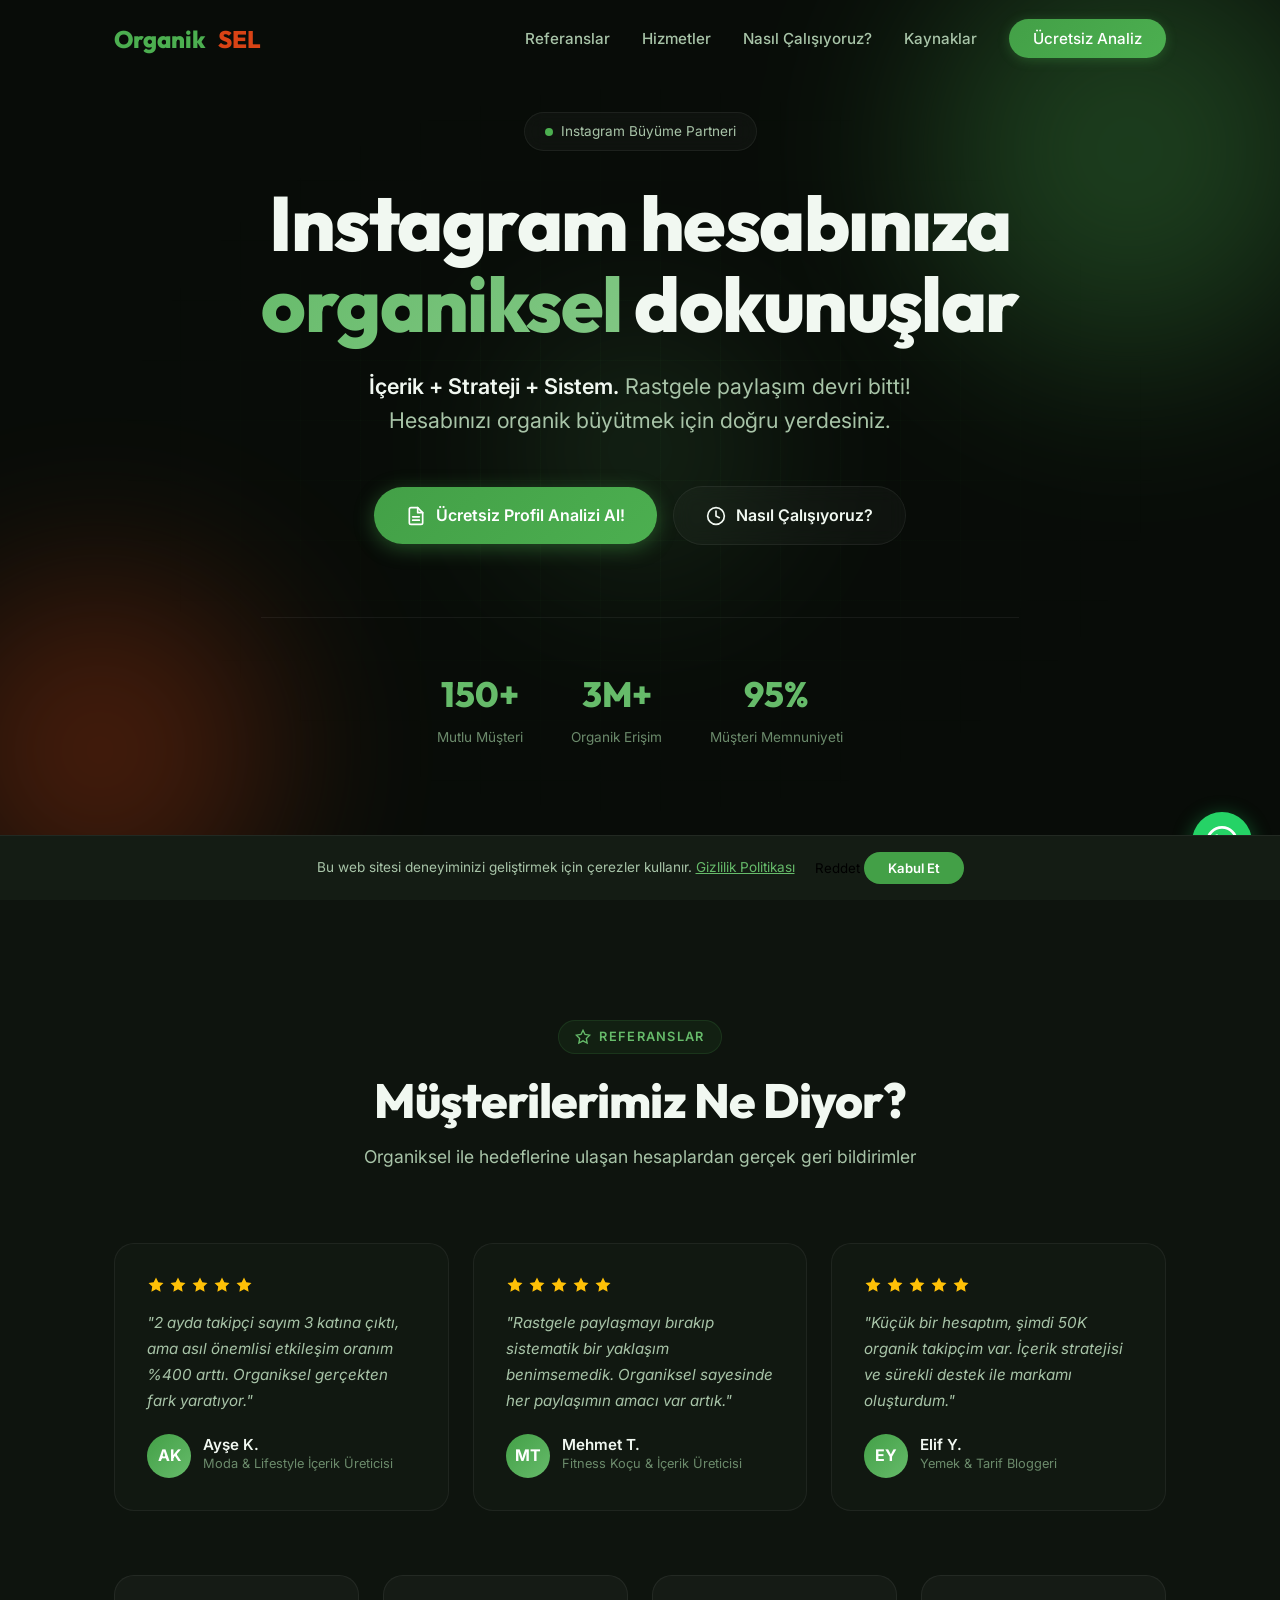
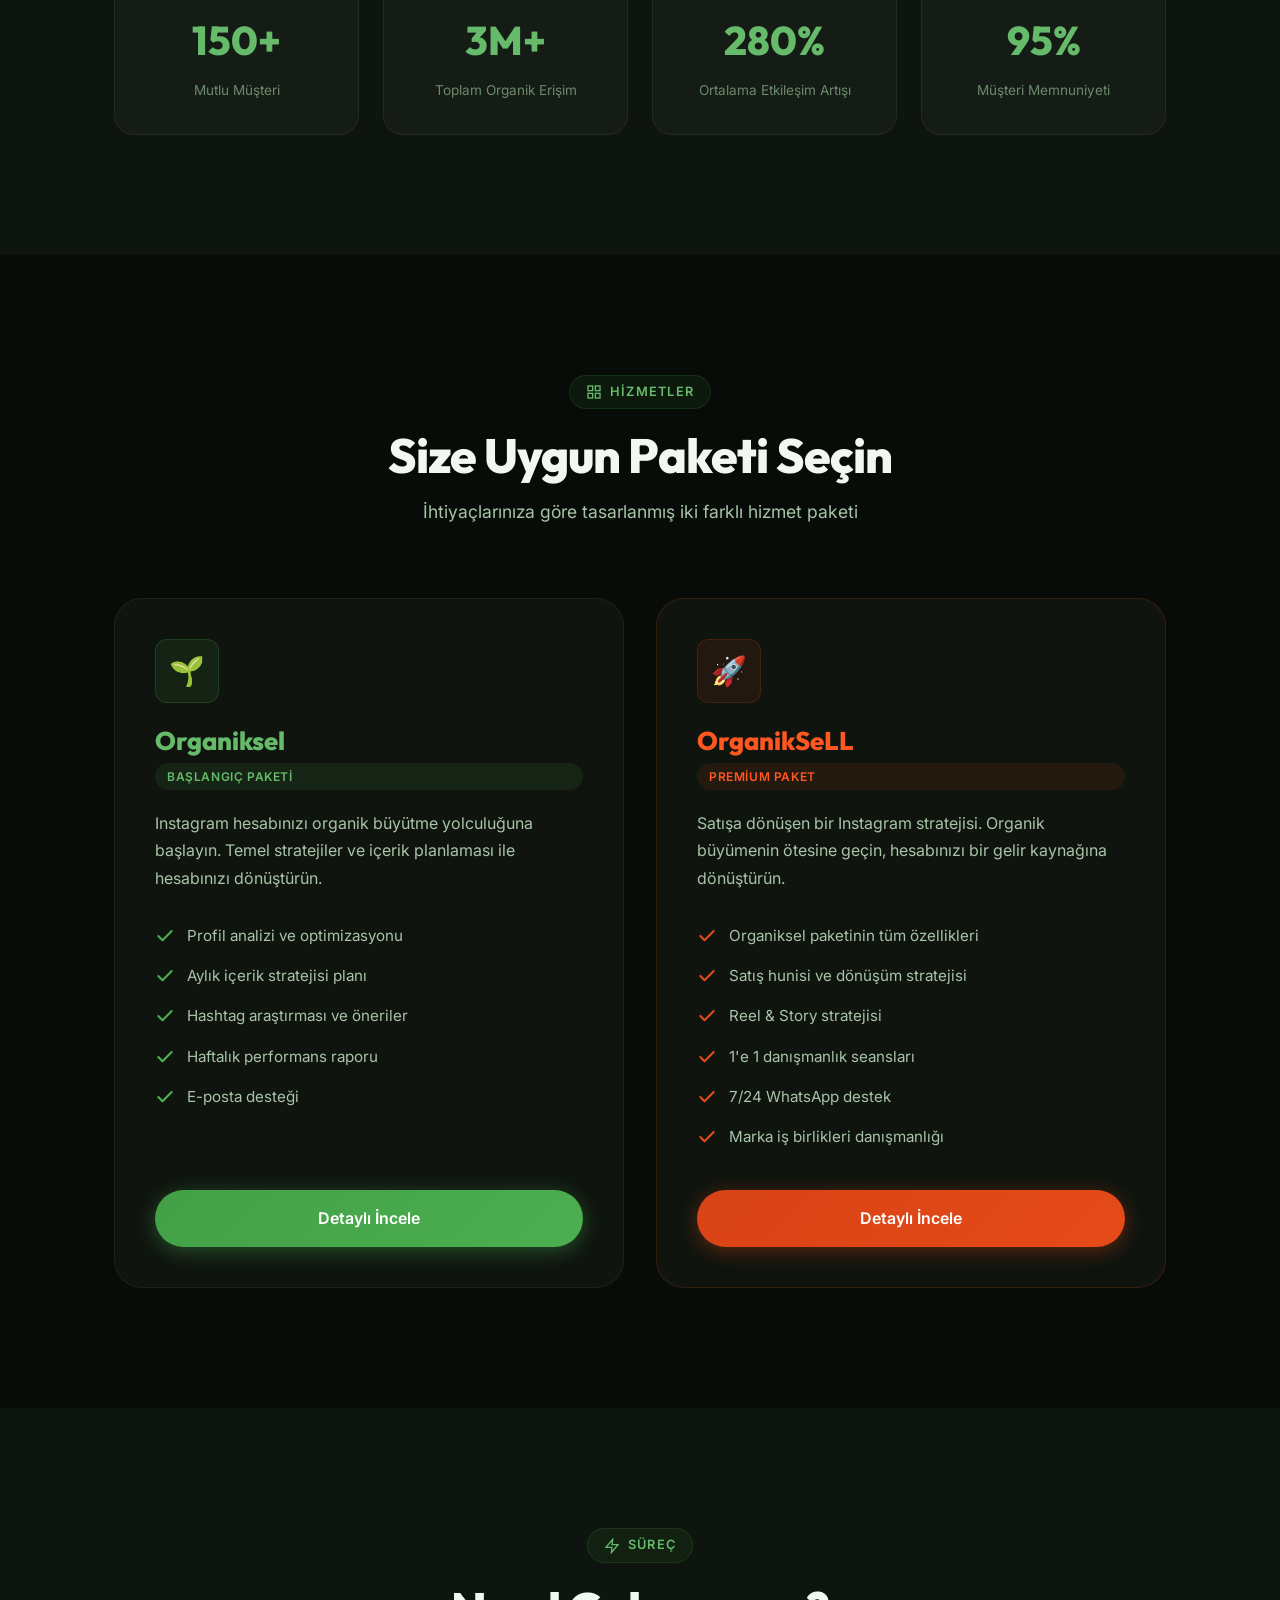
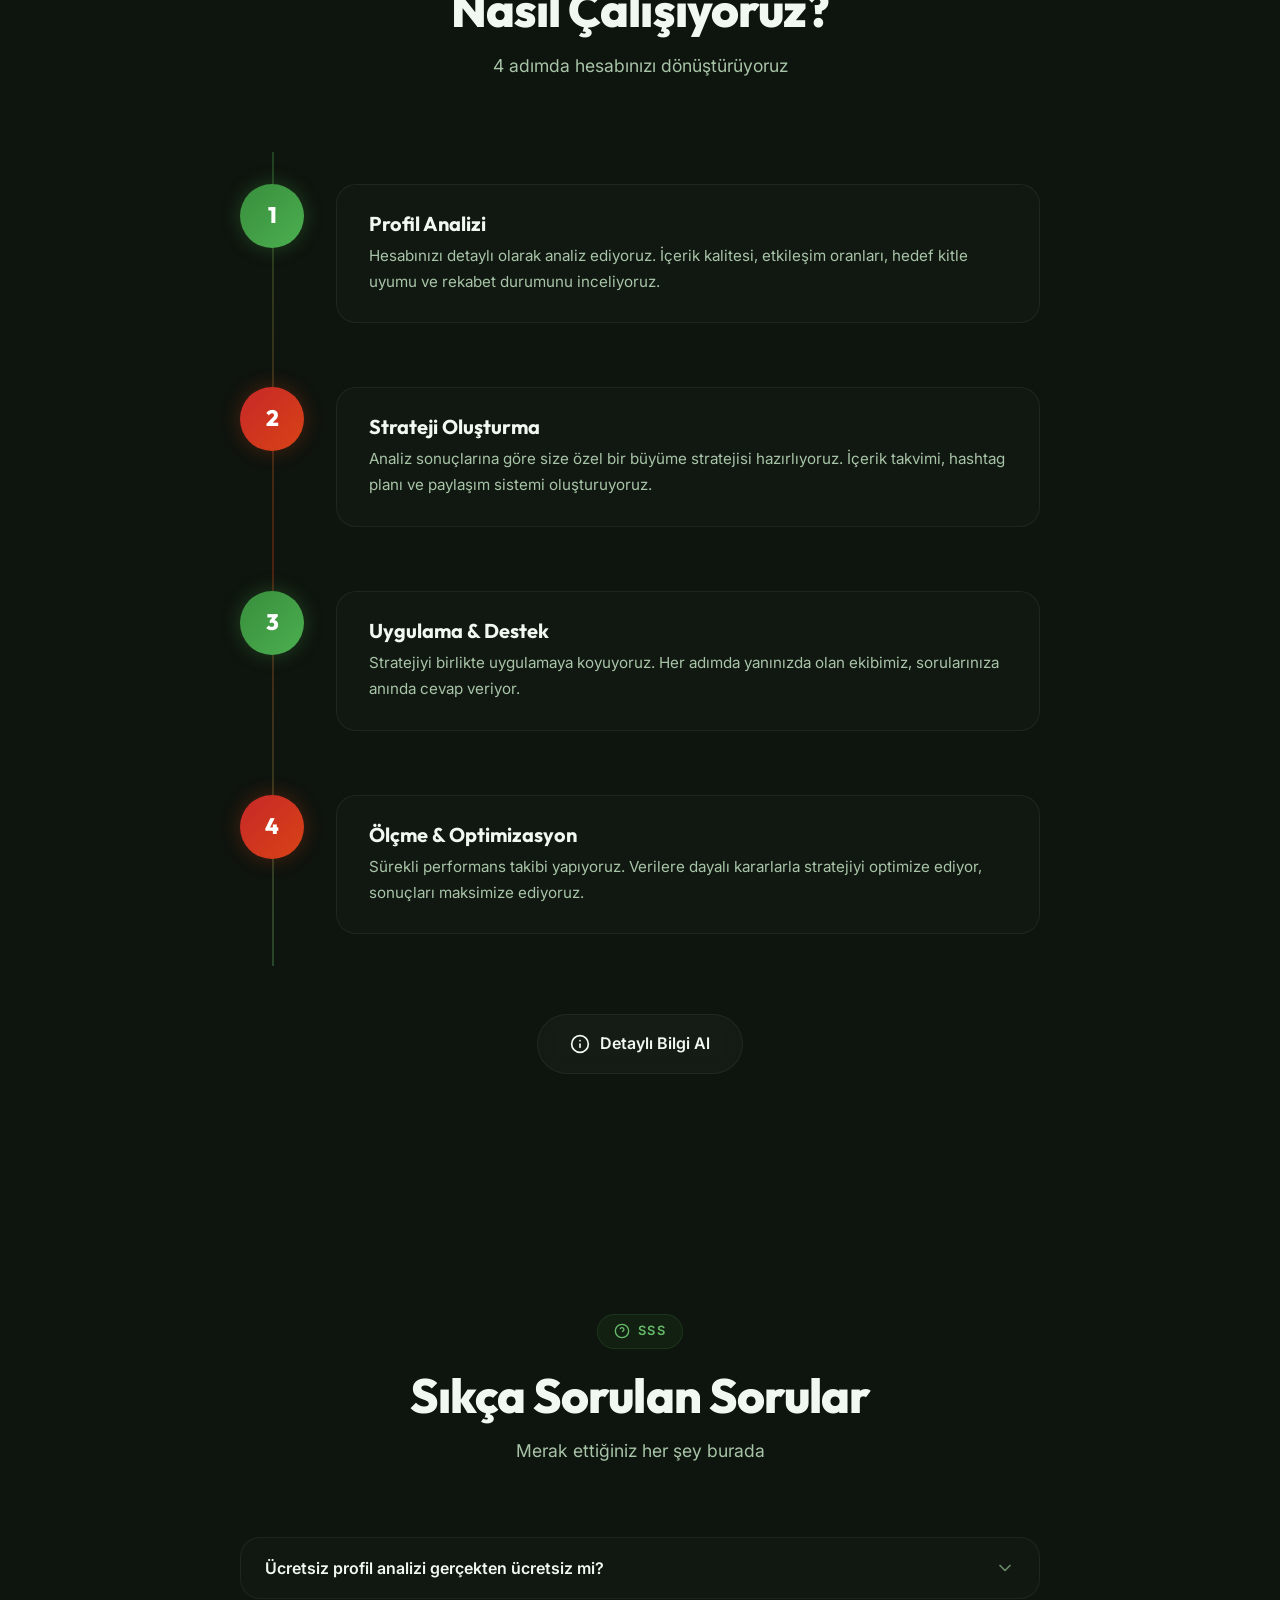
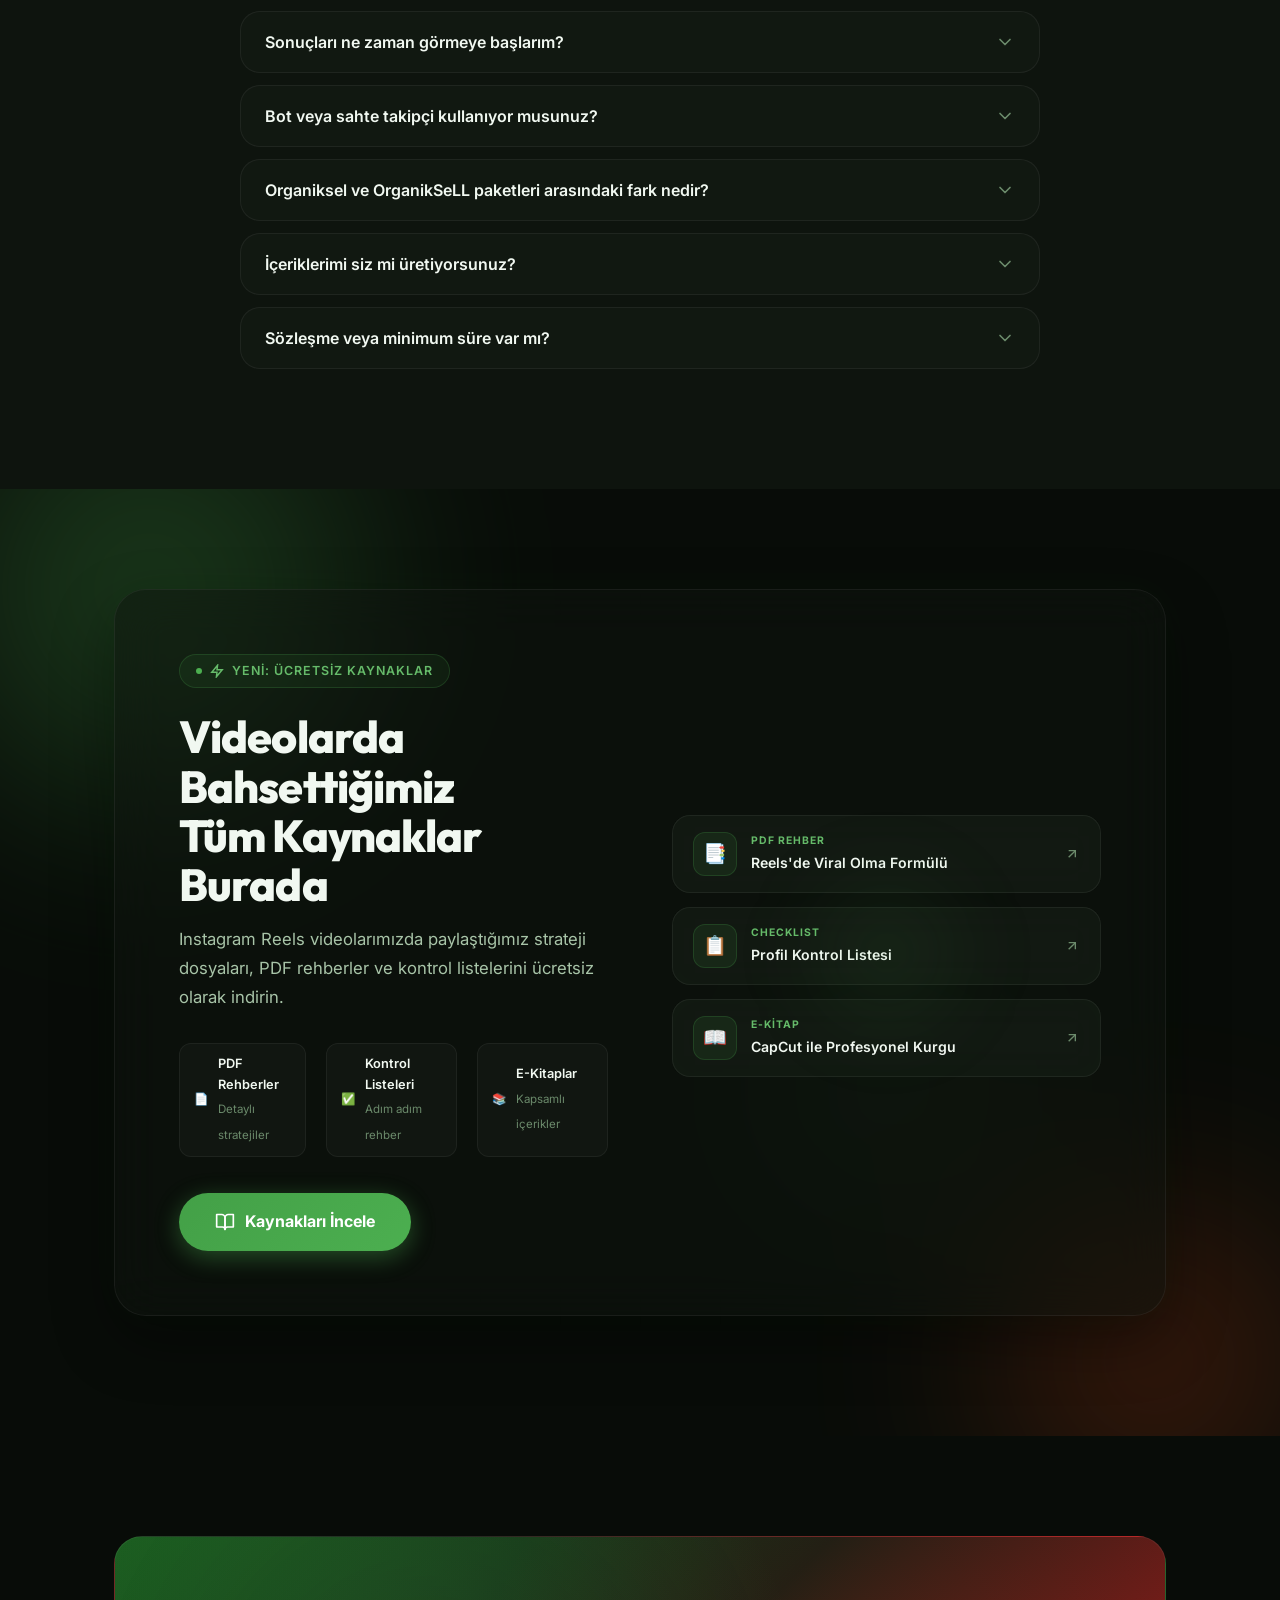
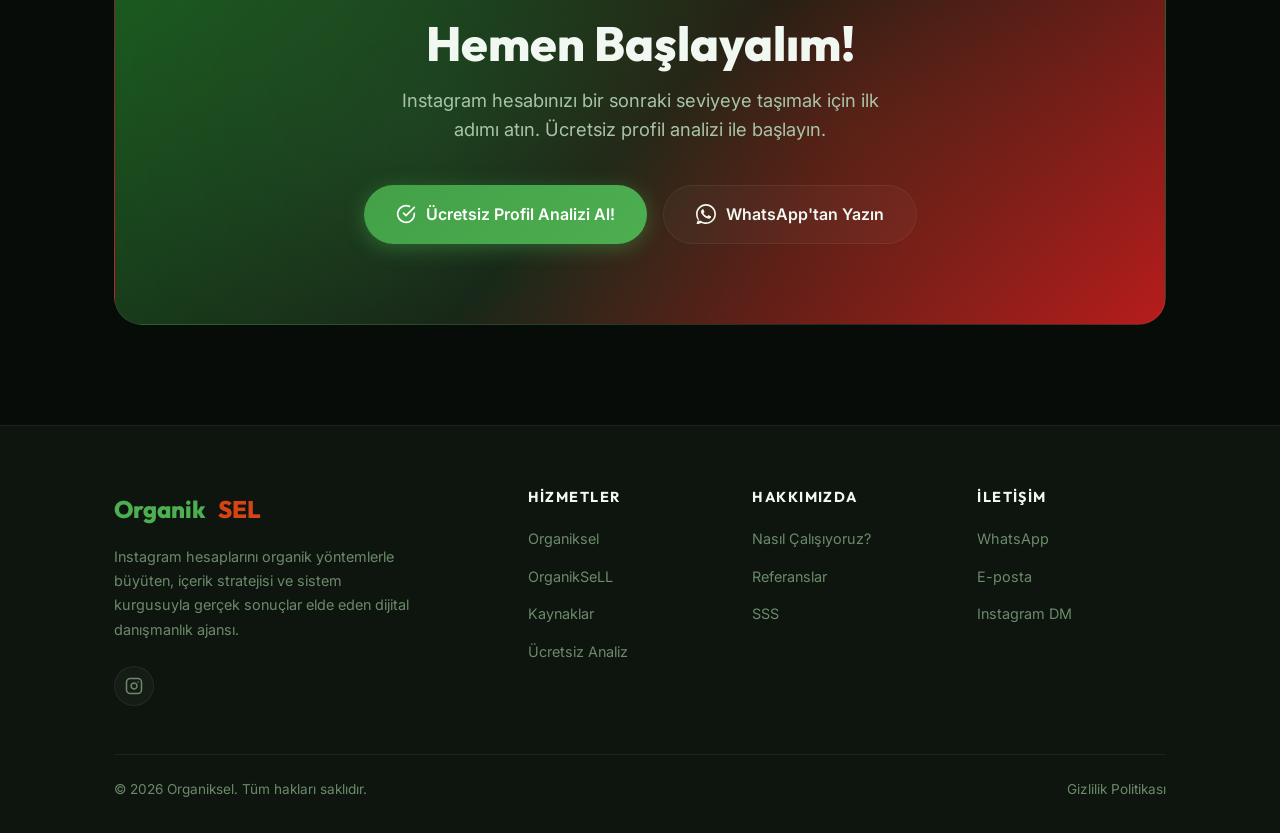
==== commit 74a61053: "chore: full website security, seo, performance and quality optimizations" ====
--- a/index.html
+++ b/index.html
@@ -48,6 +48,7 @@
   <script type="application/ld+json">
   {"@context":"https://schema.org","@type":"FAQPage","mainEntity":[{"@type":"Question","name":"Ücretsiz profil analizi gerçekten ücretsiz mi?","acceptedAnswer":{"@type":"Answer","text":"Evet, profil analizimiz tamamen ücretsizdir ve herhangi bir taahhüt gerektirmez."}},{"@type":"Question","name":"Sonuçları ne zaman görmeye başlarım?","acceptedAnswer":{"@type":"Answer","text":"İlk etkileşim artışlarını genellikle 2-4 hafta içinde görmeye başlarsınız."}},{"@type":"Question","name":"Bot veya sahte takipçi kullanıyor musunuz?","acceptedAnswer":{"@type":"Answer","text":"Kesinlikle hayır! Organiksel %100 organik yöntemler kullanır."}},{"@type":"Question","name":"Organiksel ve OrganikSeLL arasındaki fark nedir?","acceptedAnswer":{"@type":"Answer","text":"Organiksel organik büyüme odaklıdır. OrganikSeLL ise satış hunisi, 1e1 koçluk ve marka iş birlikleri ekler."}},{"@type":"Question","name":"Sözleşme veya minimum süre var mı?","acceptedAnswer":{"@type":"Answer","text":"Minimum 3 aylık taahhüt öneriyoruz. Ancak esnek planlarımız mevcuttur."}}]}
   </script>
+  <link rel="preload" href="css/style.min.css" as="style">
   <link rel="stylesheet" href="css/style.min.css">
 </head>
 
@@ -90,6 +91,7 @@
     <a href="profile-analysis.html">Ücretsiz Analiz</a>
   </div>
 
+  <main>
   <!-- HERO -->
   <section class="hero" id="hero">
     <div class="hero-bg">
@@ -641,6 +643,8 @@
     </div>
   </section>
 
+  </main>
+
   <!-- FOOTER -->
   <footer class="footer">
     <div class="container">
@@ -716,12 +720,14 @@
 
   <!-- COOKIE BANNER -->
   <div class="cookie-banner" id="cookieBanner">
-    <p>Bu web sitesi deneyiminizi geliştirmek için çerezler kullanır. Siteyi kullanmaya devam ederek çerez politikamızı
-      kabul etmiş olursunuz.</p>
-    <button class="cookie-accept" id="cookieAccept">Kabul Et</button>
+    <p>Bu web sitesi deneyiminizi geliştirmek için çerezler kullanır. <a href="privacy-policy.html" style="color:var(--green-400);text-decoration:underline;">Gizlilik Politikası</a></p>
+    <div class="cookie-actions">
+      <button class="cookie-reject" id="cookieReject">Reddet</button>
+      <button class="cookie-accept" id="cookieAccept">Kabul Et</button>
+    </div>
   </div>
 
-  <script src="js/main.js"></script>
+  <script src="js/main.min.js"></script>
 </body>
 
 </html>
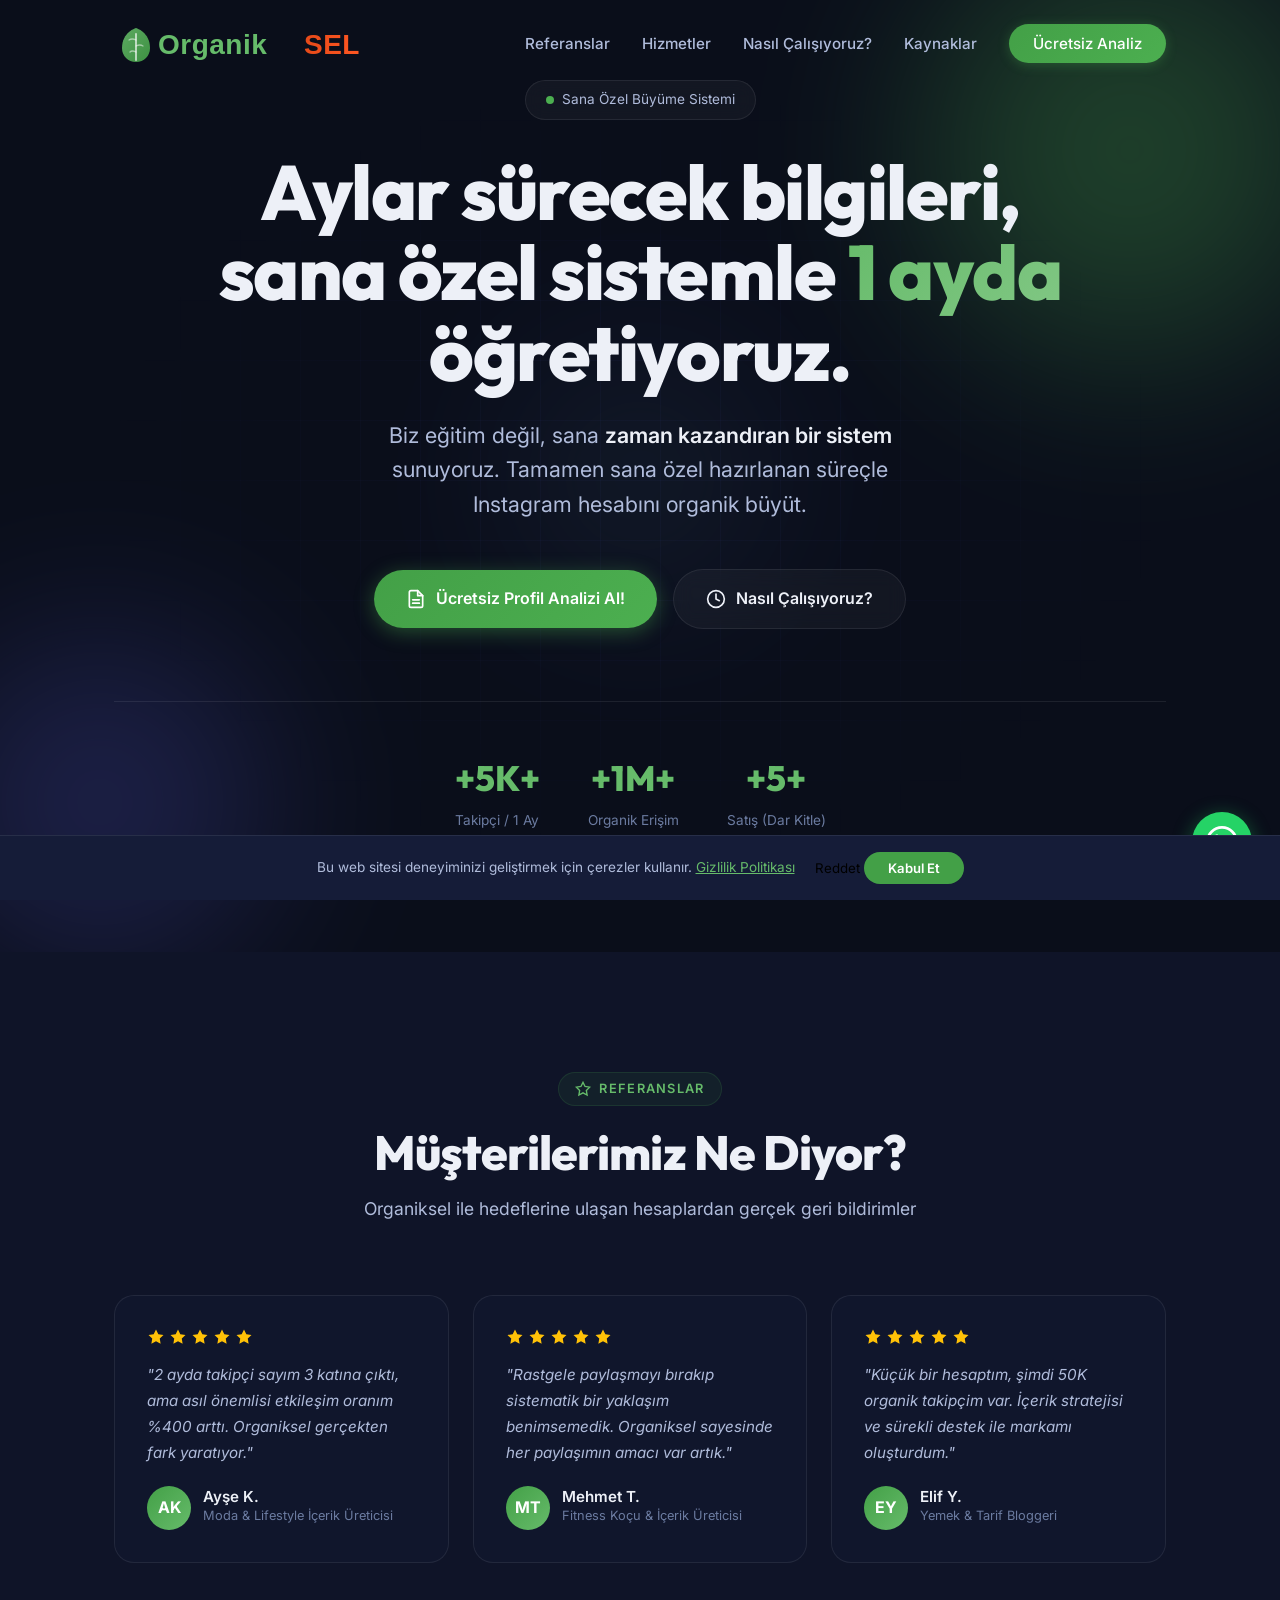
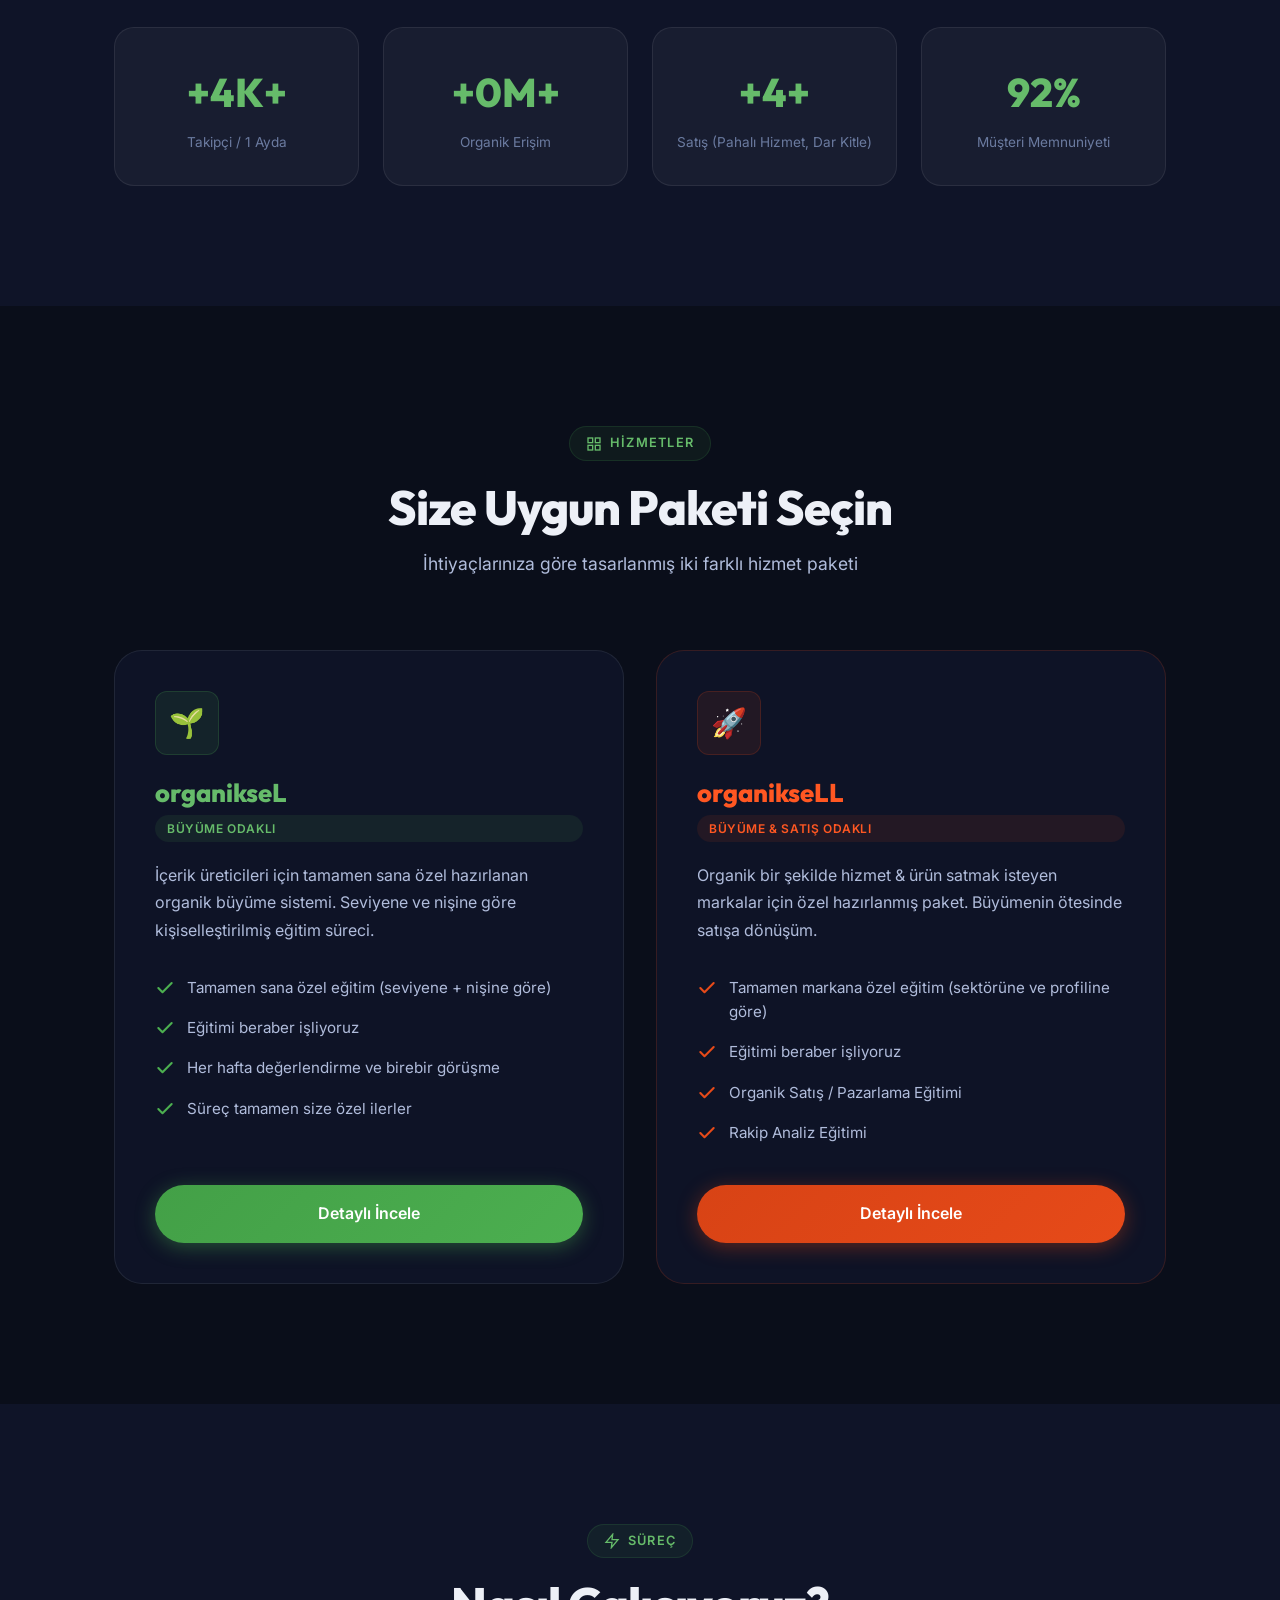
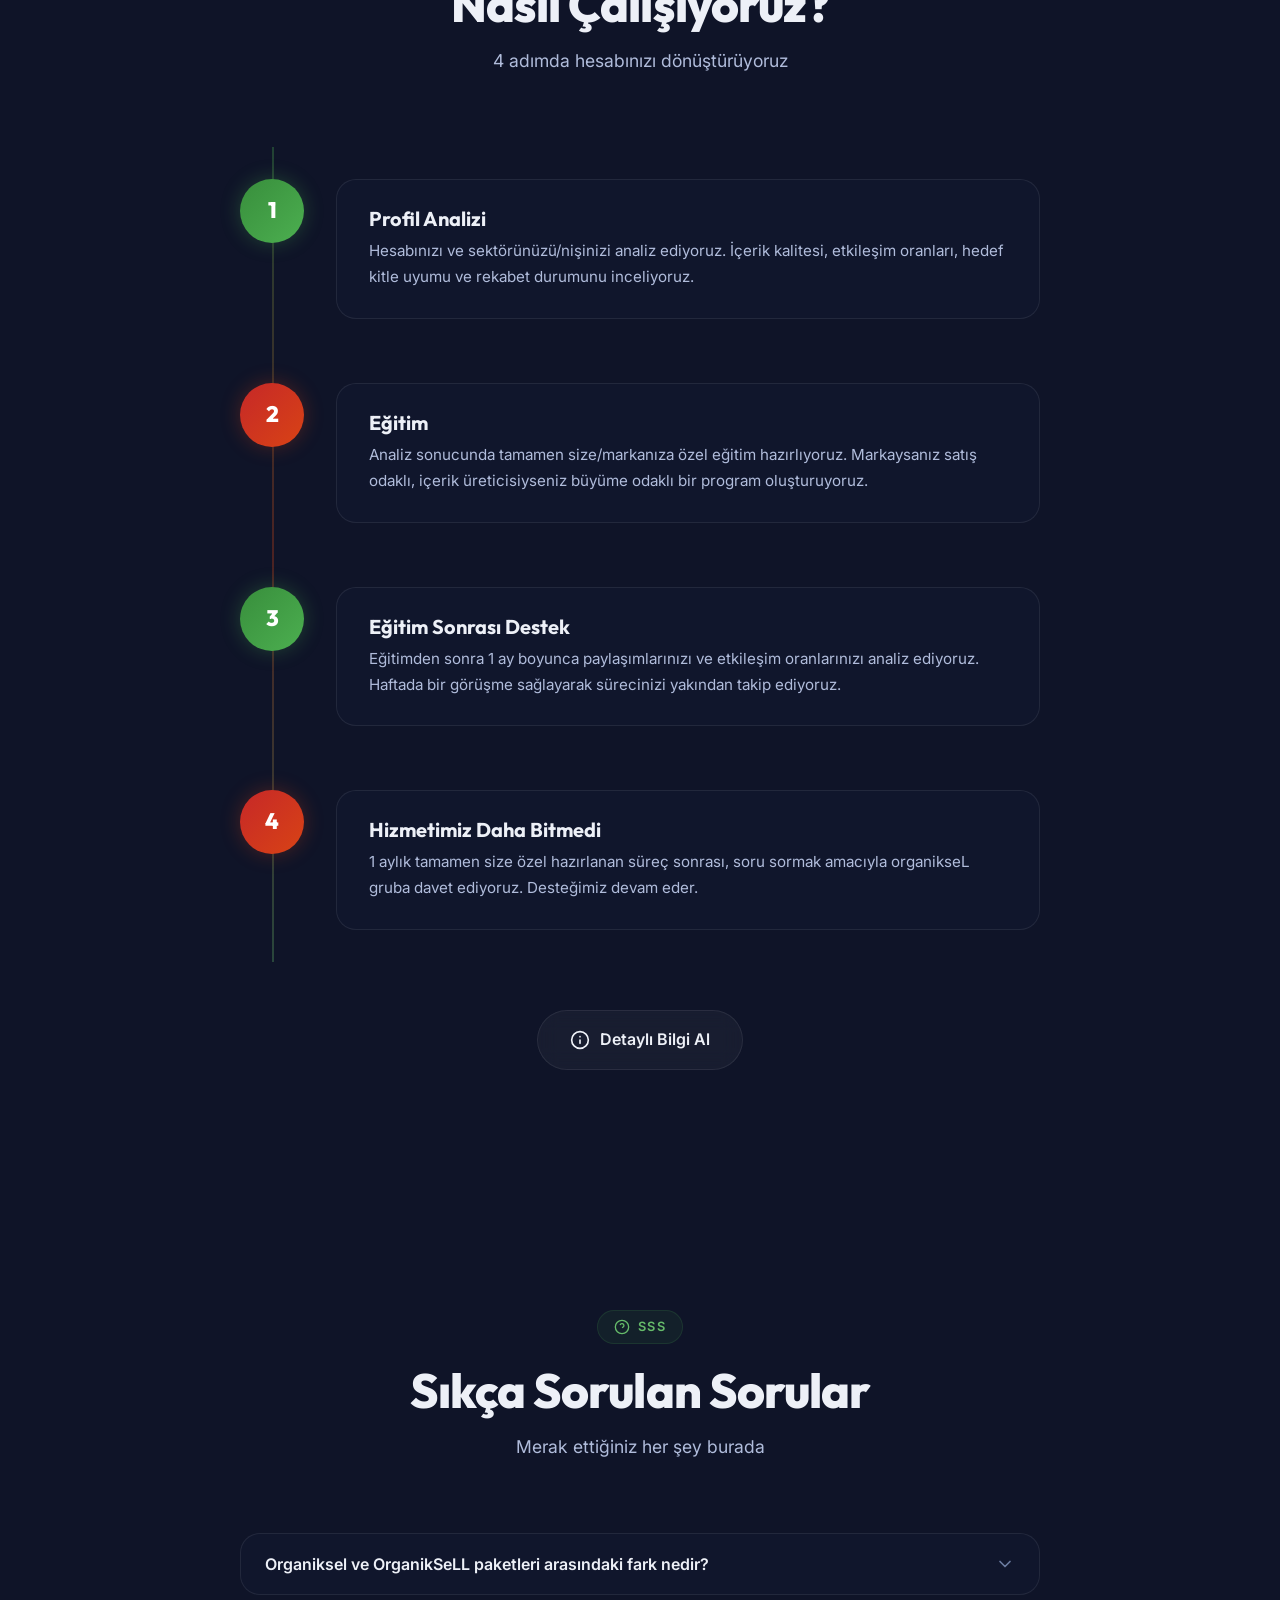
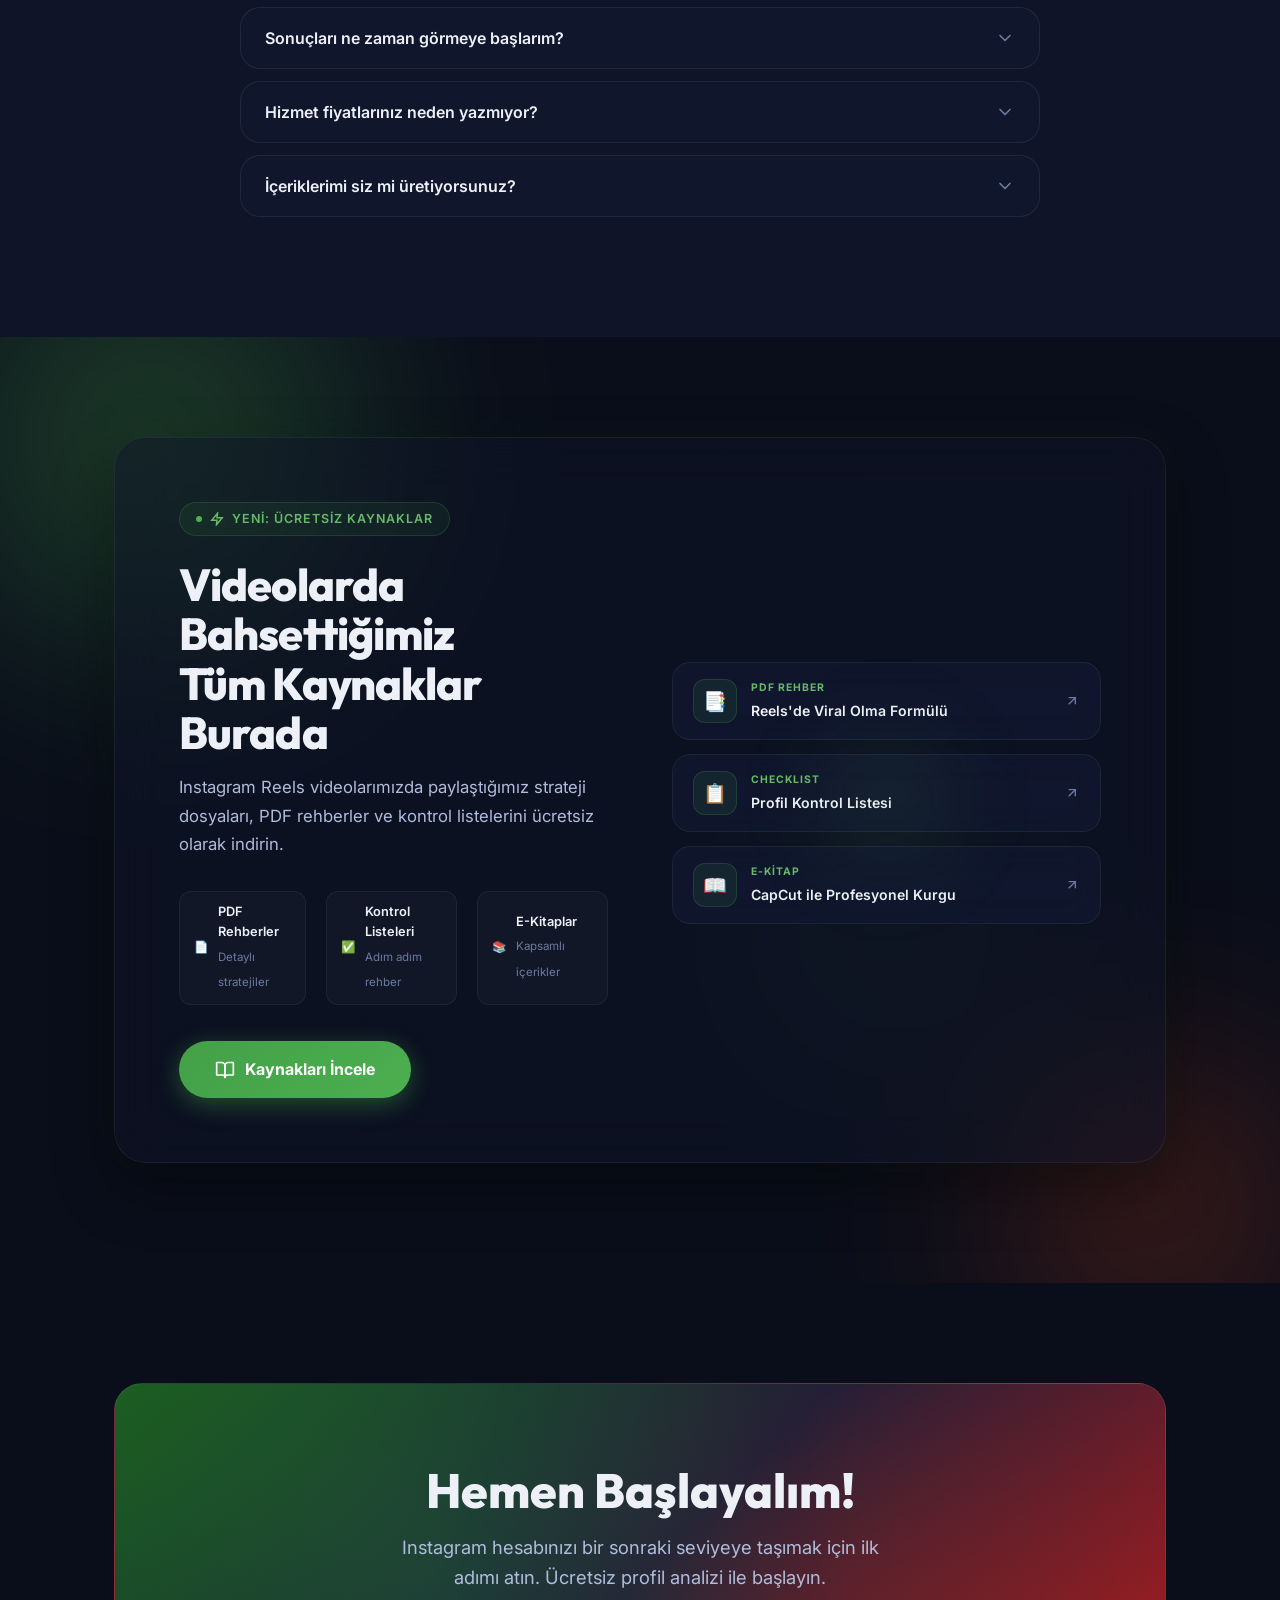
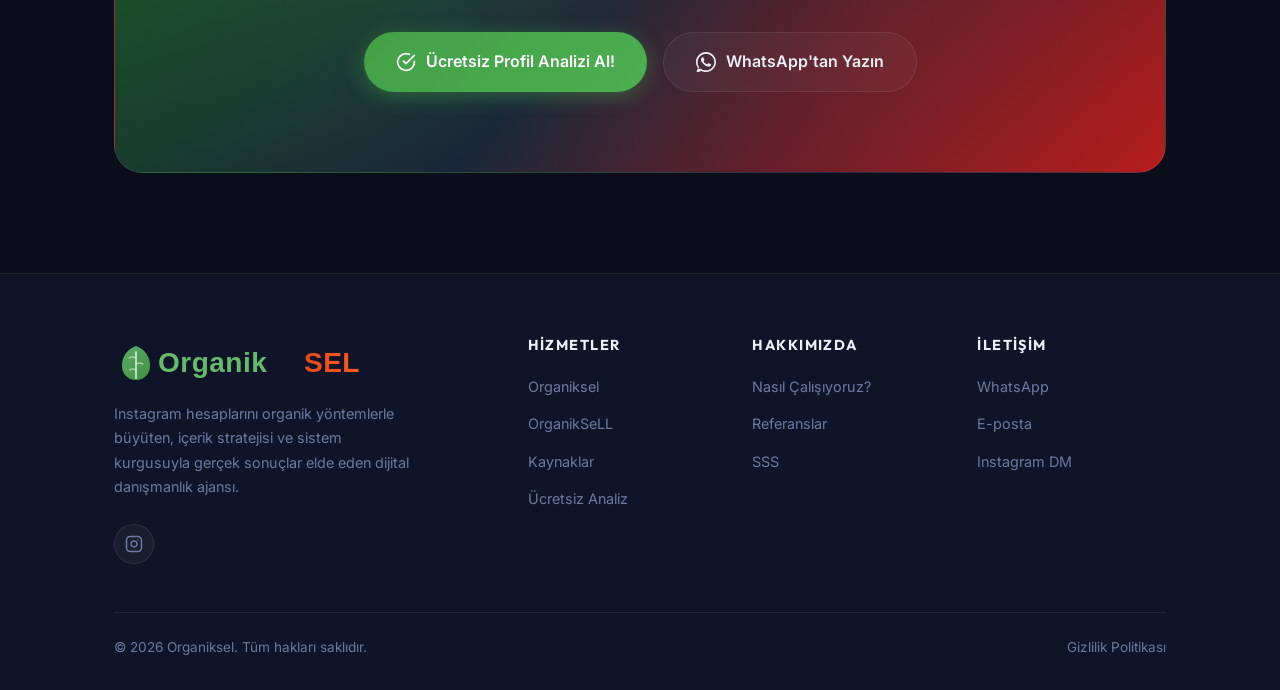
==== commit 0bff6a54: "feat: complete homepage redesign & color palette overhaul - Swapped old dark green theme to premium " ====
--- a/index.html
+++ b/index.html
@@ -31,7 +31,7 @@
   <link rel="icon" type="image/svg+xml" href="assets/logo-dark.svg">
   <link rel="icon" type="image/png" sizes="32x32" href="assets/favicon-32.png">
   <link rel="manifest" href="manifest.json">
-  <meta name="theme-color" content="#080C08">
+  <meta name="theme-color" content="#0A0E1A">
   <meta http-equiv="X-Content-Type-Options" content="nosniff">
   <meta http-equiv="X-Frame-Options" content="DENY">
   <meta name="referrer" content="strict-origin-when-cross-origin">
@@ -46,10 +46,10 @@
   {"@context":"https://schema.org","@type":"ProfessionalService","name":"Organiksel","description":"Instagram hesaplarını organik yöntemlerle büyüten dijital danışmanlık ajansı.","url":"https://organiksel.com","logo":"https://organiksel.com/assets/logo-dark.svg","image":"https://organiksel.com/assets/og-image.png","telephone":"+905550497360","email":"avadigitaltr@gmail.com","priceRange":"$$","address":{"@type":"PostalAddress","addressCountry":"TR"},"sameAs":["https://www.instagram.com/organiksel"],"aggregateRating":{"@type":"AggregateRating","ratingValue":"4.9","reviewCount":"150","bestRating":"5"},"hasOfferCatalog":{"@type":"OfferCatalog","name":"Instagram Danışmanlık Paketleri","itemListElement":[{"@type":"Offer","itemOffered":{"@type":"Service","name":"Organiksel — Organik Büyüme Paketi","description":"Profil analizi, içerik stratejisi, hashtag araştırması ve haftalık performans raporu."}},{"@type":"Offer","itemOffered":{"@type":"Service","name":"OrganikSeLL — Satışa Dönüşüm Paketi","description":"Satış hunisi, dönüşüm stratejisi, 1e1 danışmanlık ve 7/24 WhatsApp destek."}}]}}
   </script>
   <script type="application/ld+json">
-  {"@context":"https://schema.org","@type":"FAQPage","mainEntity":[{"@type":"Question","name":"Ücretsiz profil analizi gerçekten ücretsiz mi?","acceptedAnswer":{"@type":"Answer","text":"Evet, profil analizimiz tamamen ücretsizdir ve herhangi bir taahhüt gerektirmez."}},{"@type":"Question","name":"Sonuçları ne zaman görmeye başlarım?","acceptedAnswer":{"@type":"Answer","text":"İlk etkileşim artışlarını genellikle 2-4 hafta içinde görmeye başlarsınız."}},{"@type":"Question","name":"Bot veya sahte takipçi kullanıyor musunuz?","acceptedAnswer":{"@type":"Answer","text":"Kesinlikle hayır! Organiksel %100 organik yöntemler kullanır."}},{"@type":"Question","name":"Organiksel ve OrganikSeLL arasındaki fark nedir?","acceptedAnswer":{"@type":"Answer","text":"Organiksel organik büyüme odaklıdır. OrganikSeLL ise satış hunisi, 1e1 koçluk ve marka iş birlikleri ekler."}},{"@type":"Question","name":"Sözleşme veya minimum süre var mı?","acceptedAnswer":{"@type":"Answer","text":"Minimum 3 aylık taahhüt öneriyoruz. Ancak esnek planlarımız mevcuttur."}}]}
+  {"@context":"https://schema.org","@type":"FAQPage","mainEntity":[{"@type":"Question","name":"Organiksel ve OrganikSeLL paketleri arasındaki fark nedir?","acceptedAnswer":{"@type":"Answer","text":"organikseL içerik üreticileri için hazırlanmış büyüme odaklı bir pakettir. organikseLL ise hizmet & ürün satan işletmeler ve markalar için özel olarak tasarlanmış, satış odaklı bir pakettir."}},{"@type":"Question","name":"Sonuçları ne zaman görmeye başlarım?","acceptedAnswer":{"@type":"Answer","text":"İlk etkileşim artışlarını genellikle 2-4 hafta içinde görmeye başlarsınız. Organik büyüme sabır gerektiren bir süreçtir, ancak doğru strateji ile sürdürülebilir sonuçlar elde edersiniz."}},{"@type":"Question","name":"Hizmet fiyatlarınız neden yazmıyor?","acceptedAnswer":{"@type":"Answer","text":"Tamamen kişiye/markaya özel süreç hazırladığımız için fiyatlar değişiklik gösterebiliyor."}},{"@type":"Question","name":"İçeriklerimi siz mi üretiyorsunuz?","acceptedAnswer":{"@type":"Answer","text":"Hayır, biz içerik üretmiyoruz ancak içerik üretmeye dair her şeyi öğretiyoruz."}}]}
   </script>
-  <link rel="preload" href="css/style.min.css" as="style">
-  <link rel="stylesheet" href="css/style.min.css">
+  <link rel="preload" href="css/style.css" as="style">
+  <link rel="stylesheet" href="css/style.css">
 </head>
 
 <body>
@@ -57,7 +57,7 @@
   <!-- PRELOADER -->
   <div class="preloader" id="preloader">
     <div class="preloader-logo">
-      <span class="logo-text-green">Organik</span><span class="logo-text-red">SEL</span>
+      <img src="assets/logo-inline.svg" alt="Organiksel" width="200" height="34">
     </div>
   </div>
 
@@ -65,7 +65,7 @@
   <nav class="navbar" id="navbar">
     <div class="container">
       <a href="index.html" class="navbar-logo">
-        <span class="logo-text-green">Organik</span><span class="logo-text-red">SEL</span>
+        <img src="assets/logo-inline.svg" alt="Organiksel" width="160" height="28">
       </a>
       <ul class="nav-links">
         <li><a href="#referanslar">Referanslar</a></li>
@@ -103,14 +103,13 @@
     <div class="container">
       <div class="hero-badge fade-up">
         <span class="dot"></span>
-        Instagram Büyüme Partneri
+        Sana Özel Büyüme Sistemi
       </div>
       <h1 class="hero-title fade-up fade-up-delay-1">
-        Instagram hesabınıza<br><span class="highlight">organiksel</span> dokunuşlar
+        Aylar sürecek bilgileri,<br>sana özel sistemle <span class="highlight">1 ayda</span> öğretiyoruz.
       </h1>
       <p class="hero-subtitle fade-up fade-up-delay-2">
-        <strong>İçerik + Strateji + Sistem.</strong> Rastgele paylaşım devri bitti! Hesabınızı organik büyütmek için
-        doğru yerdesiniz.
+        Biz eğitim değil, sana <strong>zaman kazandıran bir sistem</strong> sunuyoruz. Tamamen sana özel hazırlanan süreçle Instagram hesabını organik büyüt.
       </p>
       <div class="hero-actions fade-up fade-up-delay-3">
         <a href="profile-analysis.html" class="btn btn-primary">
@@ -134,16 +133,16 @@
       </div>
       <div class="hero-stats fade-up fade-up-delay-4">
         <div class="hero-stat">
-          <div class="hero-stat-value" data-count="150" data-suffix="+">0</div>
-          <div class="hero-stat-label">Mutlu Müşteri</div>
+          <div class="hero-stat-value" data-count="5" data-suffix="K+" data-prefix="+">0</div>
+          <div class="hero-stat-label">Takipçi / 1 Ay</div>
         </div>
         <div class="hero-stat">
-          <div class="hero-stat-value" data-count="3" data-suffix="M+">0</div>
+          <div class="hero-stat-value" data-count="1" data-suffix="M+" data-prefix="+">0</div>
           <div class="hero-stat-label">Organik Erişim</div>
         </div>
         <div class="hero-stat">
-          <div class="hero-stat-value" data-count="95" data-suffix="%">0</div>
-          <div class="hero-stat-label">Müşteri Memnuniyeti</div>
+          <div class="hero-stat-value" data-count="5" data-suffix="+" data-prefix="+">0</div>
+          <div class="hero-stat-label">Satış (Dar Kitle)</div>
         </div>
       </div>
     </div>
@@ -255,16 +254,16 @@
 
       <div class="ref-stats fade-up">
         <div class="ref-stat-card">
-          <div class="ref-stat-value" data-count="150" data-suffix="+">0</div>
-          <div class="ref-stat-label">Mutlu Müşteri</div>
+          <div class="ref-stat-value" data-count="5" data-suffix="K+" data-prefix="+">0</div>
+          <div class="ref-stat-label">Takipçi / 1 Ayda</div>
         </div>
         <div class="ref-stat-card">
-          <div class="ref-stat-value" data-count="3" data-suffix="M+">0</div>
-          <div class="ref-stat-label">Toplam Organik Erişim</div>
+          <div class="ref-stat-value" data-count="1" data-suffix="M+" data-prefix="+">0</div>
+          <div class="ref-stat-label">Organik Erişim</div>
         </div>
         <div class="ref-stat-card">
-          <div class="ref-stat-value" data-count="280" data-suffix="%">0</div>
-          <div class="ref-stat-label">Ortalama Etkileşim Artışı</div>
+          <div class="ref-stat-value" data-count="5" data-suffix="+" data-prefix="+">0</div>
+          <div class="ref-stat-label">Satış (Pahalı Hizmet, Dar Kitle)</div>
         </div>
         <div class="ref-stat-card">
           <div class="ref-stat-value" data-count="95" data-suffix="%">0</div>
@@ -294,66 +293,52 @@
       <div class="services-grid">
         <div class="service-card fade-up fade-up-delay-1">
           <div class="service-icon">🌱</div>
-          <h3>Organiksel</h3>
-          <span class="service-tag">Başlangıç Paketi</span>
-          <p class="service-desc">Instagram hesabınızı organik büyütme yolculuğuna başlayın. Temel stratejiler ve içerik
-            planlaması ile hesabınızı dönüştürün.</p>
+          <h3>organikseL</h3>
+          <span class="service-tag">Büyüme Odaklı</span>
+          <p class="service-desc">İçerik üreticileri için tamamen sana özel hazırlanan organik büyüme sistemi. Seviyene ve nişine göre kişiselleştirilmiş eğitim süreci.</p>
           <ul class="service-features">
             <li><svg viewBox="0 0 24 24" fill="none" stroke="currentColor" stroke-width="2.5" stroke-linecap="round"
                 stroke-linejoin="round">
                 <polyline points="20 6 9 17 4 12"></polyline>
-              </svg>Profil analizi ve optimizasyonu</li>
-            <li><svg viewBox="0 0 24 24" fill="none" stroke="currentColor" stroke-width="2.5" stroke-linecap="round"
-                stroke-linejoin="round">
-                <polyline points="20 6 9 17 4 12"></polyline>
-              </svg>Aylık içerik stratejisi planı</li>
-            <li><svg viewBox="0 0 24 24" fill="none" stroke="currentColor" stroke-width="2.5" stroke-linecap="round"
-                stroke-linejoin="round">
-                <polyline points="20 6 9 17 4 12"></polyline>
-              </svg>Hashtag araştırması ve öneriler</li>
-            <li><svg viewBox="0 0 24 24" fill="none" stroke="currentColor" stroke-width="2.5" stroke-linecap="round"
-                stroke-linejoin="round">
-                <polyline points="20 6 9 17 4 12"></polyline>
-              </svg>Haftalık performans raporu</li>
-            <li><svg viewBox="0 0 24 24" fill="none" stroke="currentColor" stroke-width="2.5" stroke-linecap="round"
-                stroke-linejoin="round">
-                <polyline points="20 6 9 17 4 12"></polyline>
-              </svg><a href="mailto:avadigitaltr@gmail.com" style="color:inherit;text-decoration:none;">E-posta desteği</a></li>
+              </svg>Tamamen sana özel eğitim (seviyene + nişine göre)</li>
+            <li><svg viewBox="0 0 24 24" fill="none" stroke="currentColor" stroke-width="2.5" stroke-linecap="round"
+                stroke-linejoin="round">
+                <polyline points="20 6 9 17 4 12"></polyline>
+              </svg>Eğitimi beraber işliyoruz</li>
+            <li><svg viewBox="0 0 24 24" fill="none" stroke="currentColor" stroke-width="2.5" stroke-linecap="round"
+                stroke-linejoin="round">
+                <polyline points="20 6 9 17 4 12"></polyline>
+              </svg>Her hafta değerlendirme ve birebir görüşme</li>
+            <li><svg viewBox="0 0 24 24" fill="none" stroke="currentColor" stroke-width="2.5" stroke-linecap="round"
+                stroke-linejoin="round">
+                <polyline points="20 6 9 17 4 12"></polyline>
+              </svg>Süreç tamamen size özel ilerler</li>
           </ul>
           <a href="services.html" class="btn btn-primary" style="width:100%;justify-content:center;">Detaylı İncele</a>
         </div>
 
         <div class="service-card premium fade-up fade-up-delay-2">
           <div class="service-icon">🚀</div>
-          <h3>OrganikSeLL</h3>
-          <span class="service-tag">Premium Paket</span>
-          <p class="service-desc">Satışa dönüşen bir Instagram stratejisi. Organik büyümenin ötesine geçin, hesabınızı
-            bir gelir kaynağına dönüştürün.</p>
+          <h3>organikseLL</h3>
+          <span class="service-tag">Büyüme & Satış Odaklı</span>
+          <p class="service-desc">Organik bir şekilde hizmet & ürün satmak isteyen markalar için özel hazırlanmış paket. Büyümenin ötesinde satışa dönüşüm.</p>
           <ul class="service-features">
             <li><svg viewBox="0 0 24 24" fill="none" stroke="currentColor" stroke-width="2.5" stroke-linecap="round"
                 stroke-linejoin="round">
                 <polyline points="20 6 9 17 4 12"></polyline>
-              </svg>Organiksel paketinin tüm özellikleri</li>
-            <li><svg viewBox="0 0 24 24" fill="none" stroke="currentColor" stroke-width="2.5" stroke-linecap="round"
-                stroke-linejoin="round">
-                <polyline points="20 6 9 17 4 12"></polyline>
-              </svg>Satış hunisi ve dönüşüm stratejisi</li>
-            <li><svg viewBox="0 0 24 24" fill="none" stroke="currentColor" stroke-width="2.5" stroke-linecap="round"
-                stroke-linejoin="round">
-                <polyline points="20 6 9 17 4 12"></polyline>
-              </svg>Reel & Story stratejisi</li>
-            <li><svg viewBox="0 0 24 24" fill="none" stroke="currentColor" stroke-width="2.5" stroke-linecap="round"
-                stroke-linejoin="round">
-                <polyline points="20 6 9 17 4 12"></polyline>
-              </svg>1'e 1 danışmanlık seansları</li>
-            <li><svg viewBox="0 0 24 24" fill="none" stroke="currentColor" stroke-width="2.5" stroke-linecap="round"
-                stroke-linejoin="round">
-                <polyline points="20 6 9 17 4 12"></polyline>
-              </svg>7/24 WhatsApp destek</li>
-            <li><svg viewBox="0 0 24 24" fill="none" stroke="currentColor" stroke-width="2.5" stroke-linecap="round"
-                stroke-linejoin="round">
-                <polyline points="20 6 9 17 4 12"></polyline>
-              </svg>Marka iş birlikleri danışmanlığı</li>
+              </svg>Tamamen markana özel eğitim (sektörüne ve profiline göre)</li>
+            <li><svg viewBox="0 0 24 24" fill="none" stroke="currentColor" stroke-width="2.5" stroke-linecap="round"
+                stroke-linejoin="round">
+                <polyline points="20 6 9 17 4 12"></polyline>
+              </svg>Eğitimi beraber işliyoruz</li>
+            <li><svg viewBox="0 0 24 24" fill="none" stroke="currentColor" stroke-width="2.5" stroke-linecap="round"
+                stroke-linejoin="round">
+                <polyline points="20 6 9 17 4 12"></polyline>
+              </svg>Organik Satış / Pazarlama Eğitimi</li>
+            <li><svg viewBox="0 0 24 24" fill="none" stroke="currentColor" stroke-width="2.5" stroke-linecap="round"
+                stroke-linejoin="round">
+                <polyline points="20 6 9 17 4 12"></polyline>
+              </svg>Rakip Analiz Eğitimi</li>
           </ul>
           <a href="services.html" class="btn btn-red" style="width:100%;justify-content:center;">Detaylı İncele</a>
         </div>
@@ -380,32 +365,28 @@
           <div class="timeline-number">1</div>
           <div class="timeline-content">
             <h3>Profil Analizi</h3>
-            <p>Hesabınızı detaylı olarak analiz ediyoruz. İçerik kalitesi, etkileşim oranları, hedef kitle uyumu ve
-              rekabet durumunu inceliyoruz.</p>
+            <p>Hesabınızı ve sektörünüzü/nişinizi analiz ediyoruz. İçerik kalitesi, etkileşim oranları, hedef kitle uyumu ve rekabet durumunu inceliyoruz.</p>
           </div>
         </div>
         <div class="timeline-item fade-up fade-up-delay-2">
           <div class="timeline-number">2</div>
           <div class="timeline-content">
-            <h3>Strateji Oluşturma</h3>
-            <p>Analiz sonuçlarına göre size özel bir büyüme stratejisi hazırlıyoruz. İçerik takvimi, hashtag planı ve
-              paylaşım sistemi oluşturuyoruz.</p>
+            <h3>Eğitim</h3>
+            <p>Analiz sonucunda tamamen size/markanıza özel eğitim hazırlıyoruz. Markaysanız satış odaklı, içerik üreticisiyseniz büyüme odaklı bir program oluşturuyoruz.</p>
           </div>
         </div>
         <div class="timeline-item fade-up fade-up-delay-3">
           <div class="timeline-number">3</div>
           <div class="timeline-content">
-            <h3>Uygulama & Destek</h3>
-            <p>Stratejiyi birlikte uygulamaya koyuyoruz. Her adımda yanınızda olan ekibimiz, sorularınıza anında cevap
-              veriyor.</p>
+            <h3>Eğitim Sonrası Destek</h3>
+            <p>Eğitimden sonra 1 ay boyunca paylaşımlarınızı ve etkileşim oranlarınızı analiz ediyoruz. Haftada bir görüşme sağlayarak sürecinizi yakından takip ediyoruz.</p>
           </div>
         </div>
         <div class="timeline-item fade-up fade-up-delay-4">
           <div class="timeline-number">4</div>
           <div class="timeline-content">
-            <h3>Ölçme & Optimizasyon</h3>
-            <p>Sürekli performans takibi yapıyoruz. Verilere dayalı kararlarla stratejiyi optimize ediyor, sonuçları
-              maksimize ediyoruz.</p>
+            <h3>Hizmetimiz Daha Bitmedi</h3>
+            <p>1 aylık tamamen size özel hazırlanan süreç sonrası, soru sormak amacıyla organikseL gruba davet ediyoruz. Desteğimiz devam eder.</p>
           </div>
         </div>
       </div>
@@ -443,16 +424,14 @@
       <div class="faq-grid">
         <div class="faq-item fade-up">
           <button class="faq-question">
-            Ücretsiz profil analizi gerçekten ücretsiz mi?
+            Organiksel ve OrganikSeLL paketleri arasındaki fark nedir?
             <svg viewBox="0 0 24 24" fill="none" stroke="currentColor" stroke-width="2" stroke-linecap="round"
               stroke-linejoin="round">
               <polyline points="6 9 12 15 18 9"></polyline>
             </svg>
           </button>
           <div class="faq-answer">
-            <div class="faq-answer-inner">Evet, profil analizimiz tamamen ücretsizdir ve herhangi bir taahhüt
-              gerektirmez. Hesabınızı detaylı olarak inceleyip size özel öneriler sunuyoruz. Devam etmek tamamen size
-              kalmış.</div>
+            <div class="faq-answer-inner">organikseL içerik üreticileri için hazırlanmış büyüme odaklı bir pakettir. organikseLL ise hizmet & ürün satan işletmeler ve markalar için özel olarak tasarlanmış, satış odaklı bir pakettir.</div>
           </div>
         </div>
 
@@ -465,39 +444,20 @@
             </svg>
           </button>
           <div class="faq-answer">
-            <div class="faq-answer-inner">İlk etkileşim artışlarını genellikle 2-4 hafta içinde görmeye başlarsınız.
-              Organik büyüme sabır gerektiren bir süreçtir, ancak doğru strateji ile sürdürülebilir ve kalıcı sonuçlar
-              elde edersiniz.</div>
+            <div class="faq-answer-inner">İlk etkileşim artışlarını genellikle 2-4 hafta içinde görmeye başlarsınız. Organik büyüme sabır gerektiren bir süreçtir, ancak doğru strateji ile sürdürülebilir sonuçlar elde edersiniz.</div>
           </div>
         </div>
 
         <div class="faq-item fade-up">
           <button class="faq-question">
-            Bot veya sahte takipçi kullanıyor musunuz?
+            Hizmet fiyatlarınız neden yazmıyor?
             <svg viewBox="0 0 24 24" fill="none" stroke="currentColor" stroke-width="2" stroke-linecap="round"
               stroke-linejoin="round">
               <polyline points="6 9 12 15 18 9"></polyline>
             </svg>
           </button>
           <div class="faq-answer">
-            <div class="faq-answer-inner">Kesinlikle hayır! Organiksel adından da anlaşılacağı gibi %100 organik
-              yöntemler kullanır. Bot, sahte takipçi veya Instagram kurallarına aykırı hiçbir yöntem uygulamıyoruz.
-            </div>
-          </div>
-        </div>
-
-        <div class="faq-item fade-up">
-          <button class="faq-question">
-            Organiksel ve OrganikSeLL paketleri arasındaki fark nedir?
-            <svg viewBox="0 0 24 24" fill="none" stroke="currentColor" stroke-width="2" stroke-linecap="round"
-              stroke-linejoin="round">
-              <polyline points="6 9 12 15 18 9"></polyline>
-            </svg>
-          </button>
-          <div class="faq-answer">
-            <div class="faq-answer-inner">Organiksel paketi organik büyüme odaklıdır — içerik stratejisi, hashtag
-              analizi ve performans takibi içerir. OrganikSeLL ise bunların üstüne satış hunisi, dönüşüm stratejisi, 1'e
-              1 koçluk ve marka iş birlikleri danışmanlığı ekler.</div>
+            <div class="faq-answer-inner">Tamamen kişiye/markaya özel süreç hazırladığımız için fiyatlar değişiklik gösterebiliyor. Sizin ihtiyaçlarınıza en uygun teklifi sunabilmek için önce profil analizinizi yapmamız gerekiyor.</div>
           </div>
         </div>
 
@@ -510,23 +470,7 @@
             </svg>
           </button>
           <div class="faq-answer">
-            <div class="faq-answer-inner">Biz strateji, planlama ve danışmanlık sunuyoruz. İçerik fikirlerini,
-              caption'ları ve görsel önerilerini biz hazırlıyoruz, ancak son üretim sürecini birlikte yönetiyoruz.
-              İhtiyaca göre içerik üretim desteği de sunabiliyoruz.</div>
-          </div>
-        </div>
-
-        <div class="faq-item fade-up">
-          <button class="faq-question">
-            Sözleşme veya minimum süre var mı?
-            <svg viewBox="0 0 24 24" fill="none" stroke="currentColor" stroke-width="2" stroke-linecap="round"
-              stroke-linejoin="round">
-              <polyline points="6 9 12 15 18 9"></polyline>
-            </svg>
-          </button>
-          <div class="faq-answer">
-            <div class="faq-answer-inner">Minimum 3 aylık bir taahhüt öneriyoruz çünkü organik büyüme zaman alan bir
-              süreçtir. Ancak esnek planlarımız mevcuttur ve istediğiniz zaman sonlandırabilirsiniz.</div>
+            <div class="faq-answer-inner">Hayır, biz içerik üretmiyoruz — ancak içerik üretmeye dair her şeyi öğretiyoruz. Strateji, planlama, kurgulama ve optimizasyon süreçlerinin tamamını size aktarıyoruz.</div>
           </div>
         </div>
       </div>
@@ -651,7 +595,7 @@
       <div class="footer-grid">
         <div class="footer-brand">
           <a href="index.html" class="navbar-logo">
-            <span class="logo-text-green">Organik</span><span class="logo-text-red">SEL</span>
+            <img src="assets/logo-inline.svg" alt="Organiksel" width="160" height="28">
           </a>
           <p>Instagram hesaplarını organik yöntemlerle büyüten, içerik stratejisi ve sistem kurgusuyla gerçek sonuçlar
             elde eden dijital danışmanlık ajansı.</p>
@@ -727,7 +671,7 @@
     </div>
   </div>
 
-  <script src="js/main.min.js"></script>
+  <script src="js/main.js"></script>
 </body>
 
 </html>
--- a/css/style.css
+++ b/css/style.css
@@ -0,0 +1,4722 @@
+/* Fonts loaded via HTML <link> for performance */
+
+:root {
+  --green-900: #1B5E20;
+  --green-800: #2E7D32;
+  --green-700: #388E3C;
+  --green-600: #43A047;
+  --green-500: #4CAF50;
+  --green-400: #66BB6A;
+  --green-300: #81C784;
+  --green-200: #A5D6A7;
+  --green-100: #C8E6C9;
+  --green-50: #E8F5E9;
+
+  --red-900: #B71C1C;
+  --red-800: #C62828;
+  --red-700: #D32F2F;
+  --red-600: #D84315;
+  --red-500: #E64A19;
+  --red-400: #FF5722;
+  --red-300: #FF8A65;
+  --red-200: #FFAB91;
+  --red-100: #FFCCBC;
+
+  --bg-dark: #0A0E1A;
+  --bg-dark-2: #0F1428;
+  --bg-dark-3: #151C38;
+  --bg-card: rgba(18, 24, 48, 0.6);
+  --bg-card-hover: rgba(26, 34, 62, 0.8);
+  --bg-glass: rgba(255, 255, 255, 0.04);
+  --bg-glass-hover: rgba(255, 255, 255, 0.07);
+  --border-glass: rgba(255, 255, 255, 0.08);
+  --border-glass-hover: rgba(76, 175, 80, 0.35);
+
+  --text-primary: #EDF0F7;
+  --text-secondary: #B0BCDB;
+  --text-muted: #6B7BA0;
+  --text-accent: var(--green-400);
+
+  --shadow-sm: 0 2px 8px rgba(0, 0, 0, 0.3);
+  --shadow-md: 0 4px 20px rgba(0, 0, 0, 0.4);
+  --shadow-lg: 0 8px 40px rgba(0, 0, 0, 0.5);
+  --shadow-glow: 0 0 30px rgba(76, 175, 80, 0.15);
+  --shadow-glow-red: 0 0 30px rgba(216, 67, 21, 0.15);
+
+  --radius-sm: 8px;
+  --radius-md: 12px;
+  --radius-lg: 20px;
+  --radius-xl: 28px;
+  --radius-full: 999px;
+
+  --transition-fast: 0.2s cubic-bezier(0.4, 0, 0.2, 1);
+  --transition-smooth: 0.4s cubic-bezier(0.4, 0, 0.2, 1);
+  --transition-slow: 0.6s cubic-bezier(0.4, 0, 0.2, 1);
+
+  --font-body: 'Inter', -apple-system, BlinkMacSystemFont, 'Segoe UI', sans-serif;
+  --font-heading: 'Outfit', 'Inter', sans-serif;
+
+  --container-max: 1200px;
+  --section-padding: 120px 0;
+}
+
+*, *::before, *::after {
+  margin: 0;
+  padding: 0;
+  box-sizing: border-box;
+}
+
+html {
+  scroll-behavior: smooth;
+  font-size: 16px;
+  -webkit-font-smoothing: antialiased;
+  -moz-osx-font-smoothing: grayscale;
+}
+
+body {
+  font-family: var(--font-body);
+  background-color: var(--bg-dark);
+  color: var(--text-primary);
+  line-height: 1.6;
+  overflow-x: hidden;
+}
+
+.container {
+  max-width: var(--container-max);
+  margin: 0 auto;
+  padding: 0 24px;
+}
+
+a {
+  color: inherit;
+  text-decoration: none;
+}
+
+img {
+  max-width: 100%;
+  display: block;
+}
+
+button {
+  cursor: pointer;
+  border: none;
+  background: none;
+  font-family: inherit;
+}
+
+h1, h2, h3, h4, h5, h6 {
+  font-family: var(--font-heading);
+  line-height: 1.1;
+  font-weight: 700;
+}
+
+/* ============================================
+   NAVBAR
+   ============================================ */
+.navbar {
+  position: fixed;
+  top: 0;
+  left: 0;
+  right: 0;
+  z-index: 1000;
+  padding: 20px 0;
+  transition: var(--transition-smooth);
+  background: transparent;
+}
+
+.navbar.scrolled {
+  background: rgba(10, 14, 26, 0.92);
+  backdrop-filter: blur(20px);
+  -webkit-backdrop-filter: blur(20px);
+  padding: 12px 0;
+  border-bottom: 1px solid var(--border-glass);
+}
+
+.navbar .container {
+  display: flex;
+  align-items: center;
+  justify-content: space-between;
+}
+
+.navbar-logo {
+  display: flex;
+  align-items: center;
+  gap: 12px;
+  font-family: var(--font-heading);
+  font-weight: 800;
+  font-size: 1.5rem;
+}
+
+.navbar-logo .logo-text-green {
+  color: var(--green-500);
+}
+
+.navbar-logo .logo-text-red {
+  color: var(--red-600);
+}
+
+.navbar-logo img,
+.navbar-logo svg {
+  height: 48px;
+  width: auto;
+}
+
+.nav-links {
+  display: flex;
+  align-items: center;
+  gap: 32px;
+  list-style: none;
+}
+
+.nav-links a {
+  font-size: 0.95rem;
+  font-weight: 500;
+  color: var(--text-secondary);
+  transition: var(--transition-fast);
+  position: relative;
+}
+
+.nav-links a::after {
+  content: '';
+  position: absolute;
+  bottom: -4px;
+  left: 0;
+  width: 0;
+  height: 2px;
+  background: var(--green-500);
+  transition: var(--transition-fast);
+  border-radius: 2px;
+}
+
+.nav-links a:hover {
+  color: var(--text-primary);
+}
+
+.nav-links a:hover::after {
+  width: 100%;
+}
+
+.nav-cta {
+  padding: 10px 24px;
+  background: linear-gradient(135deg, var(--green-600), var(--green-500));
+  color: white !important;
+  border-radius: var(--radius-full);
+  font-weight: 600;
+  font-size: 0.9rem;
+  transition: var(--transition-fast);
+  box-shadow: 0 2px 12px rgba(76, 175, 80, 0.3);
+}
+
+.nav-cta::after {
+  display: none !important;
+}
+
+.nav-cta:hover {
+  transform: translateY(-2px);
+  box-shadow: 0 4px 20px rgba(76, 175, 80, 0.5);
+}
+
+.hamburger {
+  display: none;
+  flex-direction: column;
+  gap: 6px;
+  cursor: pointer;
+  padding: 4px;
+  z-index: 1001;
+}
+
+.hamburger span {
+  width: 28px;
+  height: 2px;
+  background: var(--text-primary);
+  border-radius: 2px;
+  transition: var(--transition-fast);
+}
+
+.hamburger.active span:nth-child(1) {
+  transform: rotate(45deg) translate(6px, 6px);
+}
+
+.hamburger.active span:nth-child(2) {
+  opacity: 0;
+}
+
+.hamburger.active span:nth-child(3) {
+  transform: rotate(-45deg) translate(6px, -6px);
+}
+
+/* ============================================
+   HERO SECTION
+   ============================================ */
+.hero {
+  min-height: 100vh;
+  display: flex;
+  align-items: center;
+  position: relative;
+  overflow: hidden;
+  padding-top: 80px;
+}
+
+.hero-bg {
+  position: absolute;
+  inset: 0;
+  z-index: 0;
+}
+
+.hero-orb {
+  position: absolute;
+  border-radius: 50%;
+  filter: blur(80px);
+  opacity: 0.4;
+  animation: orbFloat 15s ease-in-out infinite;
+}
+
+.hero-orb-1 {
+  width: 500px;
+  height: 500px;
+  background: radial-gradient(circle, var(--green-500), transparent);
+  top: -100px;
+  right: -100px;
+  animation-delay: 0s;
+}
+
+.hero-orb-2 {
+  width: 400px;
+  height: 400px;
+  background: radial-gradient(circle, rgba(99, 102, 241, 0.7), transparent);
+  bottom: -50px;
+  left: -100px;
+  animation-delay: -5s;
+}
+
+.hero-orb-3 {
+  width: 300px;
+  height: 300px;
+  background: radial-gradient(circle, rgba(76, 175, 80, 0.5), rgba(99, 102, 241, 0.3), transparent);
+  top: 50%;
+  left: 50%;
+  transform: translate(-50%, -50%);
+  animation-delay: -10s;
+  opacity: 0.25;
+}
+
+@keyframes orbFloat {
+  0%, 100% { transform: translate(0, 0) scale(1); }
+  25% { transform: translate(30px, -40px) scale(1.1); }
+  50% { transform: translate(-20px, 20px) scale(0.9); }
+  75% { transform: translate(40px, 30px) scale(1.05); }
+}
+
+.hero-grid {
+  position: absolute;
+  inset: 0;
+  background-image:
+    linear-gradient(rgba(99, 102, 241, 0.04) 1px, transparent 1px),
+    linear-gradient(90deg, rgba(99, 102, 241, 0.04) 1px, transparent 1px);
+  background-size: 60px 60px;
+  mask-image: radial-gradient(ellipse 60% 60% at 50% 50%, black 20%, transparent 70%);
+  -webkit-mask-image: radial-gradient(ellipse 60% 60% at 50% 50%, black 20%, transparent 70%);
+}
+
+.hero .container {
+  position: relative;
+  z-index: 1;
+  text-align: center;
+}
+
+.hero-badge {
+  display: inline-flex;
+  align-items: center;
+  gap: 8px;
+  padding: 8px 20px;
+  background: var(--bg-glass);
+  border: 1px solid var(--border-glass);
+  border-radius: var(--radius-full);
+  font-size: 0.85rem;
+  color: var(--text-secondary);
+  margin-bottom: 32px;
+  backdrop-filter: blur(10px);
+}
+
+.hero-badge .dot {
+  width: 8px;
+  height: 8px;
+  background: var(--green-500);
+  border-radius: 50%;
+  animation: pulse 2s ease-in-out infinite;
+}
+
+@keyframes pulse {
+  0%, 100% { opacity: 1; transform: scale(1); }
+  50% { opacity: 0.5; transform: scale(0.8); }
+}
+
+.hero-title {
+  font-size: clamp(2.8rem, 6vw, 5rem);
+  font-weight: 800;
+  margin-bottom: 24px;
+  letter-spacing: -0.02em;
+  line-height: 1.05;
+}
+
+.hero-title .highlight {
+  background: linear-gradient(135deg, var(--green-400), var(--green-300));
+  -webkit-background-clip: text;
+  -webkit-text-fill-color: transparent;
+  background-clip: text;
+}
+
+.hero-title .highlight-red {
+  background: linear-gradient(135deg, var(--red-500), var(--red-400));
+  -webkit-background-clip: text;
+  -webkit-text-fill-color: transparent;
+  background-clip: text;
+}
+
+.hero-subtitle {
+  font-size: clamp(1.1rem, 2vw, 1.35rem);
+  color: var(--text-secondary);
+  max-width: 600px;
+  margin: 0 auto 48px;
+  font-weight: 400;
+  line-height: 1.6;
+}
+
+.hero-subtitle strong {
+  color: var(--text-primary);
+  font-weight: 600;
+}
+
+.hero-actions {
+  display: flex;
+  align-items: center;
+  justify-content: center;
+  gap: 16px;
+  flex-wrap: wrap;
+}
+
+.btn {
+  display: inline-flex;
+  align-items: center;
+  gap: 10px;
+  padding: 16px 32px;
+  border-radius: var(--radius-full);
+  font-size: 1rem;
+  font-weight: 600;
+  font-family: var(--font-body);
+  transition: var(--transition-fast);
+  cursor: pointer;
+  position: relative;
+  overflow: hidden;
+}
+
+.btn-primary {
+  background: linear-gradient(135deg, var(--green-600), var(--green-500));
+  color: white;
+  box-shadow: 0 4px 20px rgba(76, 175, 80, 0.4);
+  border: none;
+}
+
+.btn-primary:hover {
+  transform: translateY(-3px);
+  box-shadow: 0 8px 30px rgba(76, 175, 80, 0.6);
+}
+
+.btn-primary::before {
+  content: '';
+  position: absolute;
+  inset: 0;
+  background: linear-gradient(135deg, transparent, rgba(255,255,255,0.2));
+  opacity: 0;
+  transition: var(--transition-fast);
+}
+
+.btn-primary:hover::before {
+  opacity: 1;
+}
+
+.btn-secondary {
+  background: var(--bg-glass);
+  color: var(--text-primary);
+  border: 1px solid var(--border-glass);
+  backdrop-filter: blur(10px);
+}
+
+.btn-secondary:hover {
+  background: var(--bg-glass-hover);
+  border-color: var(--border-glass-hover);
+  transform: translateY(-3px);
+}
+
+.btn-red {
+  background: linear-gradient(135deg, var(--red-600), var(--red-500));
+  color: white;
+  box-shadow: 0 4px 20px rgba(216, 67, 21, 0.4);
+  border: none;
+}
+
+.btn-red:hover {
+  transform: translateY(-3px);
+  box-shadow: 0 8px 30px rgba(216, 67, 21, 0.6);
+}
+
+.hero-stats {
+  display: flex;
+  justify-content: center;
+  gap: 48px;
+  margin-top: 72px;
+  padding-top: 48px;
+  border-top: 1px solid var(--border-glass);
+}
+
+.hero-stat {
+  text-align: center;
+}
+
+.hero-stat-value {
+  font-family: var(--font-heading);
+  font-size: 2.2rem;
+  font-weight: 800;
+  color: var(--green-400);
+}
+
+.hero-stat-label {
+  font-size: 0.85rem;
+  color: var(--text-muted);
+  margin-top: 4px;
+}
+
+/* ============================================
+   SECTION COMMON
+   ============================================ */
+section {
+  padding: var(--section-padding);
+  position: relative;
+}
+
+.section-header {
+  text-align: center;
+  margin-bottom: 72px;
+}
+
+.section-badge {
+  display: inline-flex;
+  align-items: center;
+  gap: 8px;
+  padding: 6px 16px;
+  background: rgba(76, 175, 80, 0.08);
+  border: 1px solid rgba(76, 175, 80, 0.15);
+  border-radius: var(--radius-full);
+  font-size: 0.8rem;
+  font-weight: 600;
+  color: var(--green-400);
+  text-transform: uppercase;
+  letter-spacing: 0.1em;
+  margin-bottom: 20px;
+}
+
+.section-title {
+  font-size: clamp(2rem, 4vw, 3rem);
+  font-weight: 800;
+  margin-bottom: 16px;
+  letter-spacing: -0.02em;
+}
+
+.section-desc {
+  font-size: 1.1rem;
+  color: var(--text-secondary);
+  max-width: 600px;
+  margin: 0 auto;
+}
+
+/* ============================================
+   REFERENCES / TESTIMONIALS
+   ============================================ */
+.references {
+  background: var(--bg-dark-2);
+}
+
+.ref-grid {
+  display: grid;
+  grid-template-columns: repeat(3, 1fr);
+  gap: 24px;
+  margin-bottom: 64px;
+}
+
+.ref-card {
+  background: var(--bg-card);
+  border: 1px solid var(--border-glass);
+  border-radius: var(--radius-lg);
+  padding: 32px;
+  transition: var(--transition-smooth);
+  position: relative;
+  overflow: hidden;
+}
+
+.ref-card::before {
+  content: '';
+  position: absolute;
+  top: 0;
+  left: 0;
+  right: 0;
+  height: 3px;
+  background: linear-gradient(90deg, var(--green-500), var(--green-400));
+  opacity: 0;
+  transition: var(--transition-smooth);
+}
+
+.ref-card:hover {
+  background: var(--bg-card-hover);
+  border-color: var(--border-glass-hover);
+  transform: translateY(-4px);
+}
+
+.ref-card:hover::before {
+  opacity: 1;
+}
+
+.ref-stars {
+  display: flex;
+  gap: 4px;
+  margin-bottom: 16px;
+}
+
+.ref-stars svg {
+  width: 18px;
+  height: 18px;
+  fill: #FFC107;
+}
+
+.ref-text {
+  font-size: 0.95rem;
+  color: var(--text-secondary);
+  line-height: 1.7;
+  margin-bottom: 20px;
+  font-style: italic;
+}
+
+.ref-author {
+  display: flex;
+  align-items: center;
+  gap: 12px;
+}
+
+.ref-avatar {
+  width: 44px;
+  height: 44px;
+  border-radius: 50%;
+  background: linear-gradient(135deg, var(--green-600), var(--green-400));
+  display: flex;
+  align-items: center;
+  justify-content: center;
+  font-weight: 700;
+  font-size: 1rem;
+  color: white;
+}
+
+.ref-author-info h4 {
+  font-size: 0.95rem;
+  font-weight: 600;
+  font-family: var(--font-body);
+}
+
+.ref-author-info p {
+  font-size: 0.8rem;
+  color: var(--text-muted);
+}
+
+.ref-stats {
+  display: grid;
+  grid-template-columns: repeat(4, 1fr);
+  gap: 24px;
+}
+
+.ref-stat-card {
+  text-align: center;
+  padding: 32px 16px;
+  background: var(--bg-glass);
+  border: 1px solid var(--border-glass);
+  border-radius: var(--radius-lg);
+  transition: var(--transition-smooth);
+}
+
+.ref-stat-card:hover {
+  border-color: var(--border-glass-hover);
+  box-shadow: var(--shadow-glow);
+}
+
+.ref-stat-value {
+  font-family: var(--font-heading);
+  font-size: 2.5rem;
+  font-weight: 800;
+  color: var(--green-400);
+  margin-bottom: 8px;
+}
+
+.ref-stat-label {
+  font-size: 0.85rem;
+  color: var(--text-muted);
+}
+
+/* ============================================
+   SERVICES
+   ============================================ */
+.services-grid {
+  display: grid;
+  grid-template-columns: repeat(2, 1fr);
+  gap: 32px;
+}
+
+.service-card {
+  background: var(--bg-card);
+  border: 1px solid var(--border-glass);
+  border-radius: var(--radius-xl);
+  padding: 48px;
+  transition: var(--transition-smooth);
+  position: relative;
+  overflow: hidden;
+  display: flex;
+  flex-direction: column;
+}
+
+.service-card::after {
+  content: '';
+  position: absolute;
+  top: -50%;
+  right: -50%;
+  width: 200%;
+  height: 200%;
+  background: radial-gradient(circle at center, transparent 30%, rgba(76, 175, 80, 0.02) 70%);
+  opacity: 0;
+  transition: var(--transition-slow);
+  pointer-events: none;
+}
+
+.service-card:hover {
+  transform: translateY(-6px);
+  border-color: var(--border-glass-hover);
+  box-shadow: var(--shadow-glow);
+}
+
+.service-card:hover::after {
+  opacity: 1;
+}
+
+.service-card.premium {
+  border-color: rgba(216, 67, 21, 0.2);
+}
+
+.service-card.premium:hover {
+  border-color: rgba(216, 67, 21, 0.4);
+  box-shadow: var(--shadow-glow-red);
+}
+
+.service-icon {
+  width: 64px;
+  height: 64px;
+  border-radius: var(--radius-md);
+  display: flex;
+  align-items: center;
+  justify-content: center;
+  margin-bottom: 24px;
+  font-size: 1.8rem;
+}
+
+.service-card:not(.premium) .service-icon {
+  background: rgba(76, 175, 80, 0.1);
+  border: 1px solid rgba(76, 175, 80, 0.2);
+}
+
+.service-card.premium .service-icon {
+  background: rgba(216, 67, 21, 0.1);
+  border: 1px solid rgba(216, 67, 21, 0.2);
+}
+
+.service-card h3 {
+  font-size: 1.8rem;
+  font-weight: 800;
+  margin-bottom: 8px;
+}
+
+.service-card:not(.premium) h3 {
+  color: var(--green-400);
+}
+
+.service-card.premium h3 {
+  color: var(--red-400);
+}
+
+.service-tag {
+  display: inline-block;
+  padding: 4px 12px;
+  border-radius: var(--radius-full);
+  font-size: 0.75rem;
+  font-weight: 600;
+  text-transform: uppercase;
+  letter-spacing: 0.05em;
+  margin-bottom: 20px;
+}
+
+.service-card:not(.premium) .service-tag {
+  background: rgba(76, 175, 80, 0.1);
+  color: var(--green-400);
+}
+
+.service-card.premium .service-tag {
+  background: rgba(216, 67, 21, 0.1);
+  color: var(--red-400);
+}
+
+.service-desc {
+  color: var(--text-secondary);
+  line-height: 1.7;
+  margin-bottom: 24px;
+}
+
+.service-features {
+  list-style: none;
+  margin-bottom: 32px;
+}
+
+.service-features li {
+  display: flex;
+  align-items: flex-start;
+  gap: 12px;
+  padding: 8px 0;
+  color: var(--text-secondary);
+  font-size: 0.95rem;
+}
+
+.service-features li svg {
+  width: 20px;
+  height: 20px;
+  margin-top: 2px;
+  flex-shrink: 0;
+}
+
+.service-card:not(.premium) .service-features li svg {
+  color: var(--green-500);
+}
+
+.service-card .btn {
+  margin-top: auto;
+}
+
+.service-card.premium .service-features li svg {
+  color: var(--red-500);
+}
+
+.service-price {
+  font-family: var(--font-heading);
+  font-size: 1.5rem;
+  font-weight: 800;
+  margin-bottom: 24px;
+}
+
+.service-price .currency {
+  font-size: 0.9rem;
+  font-weight: 500;
+  color: var(--text-muted);
+}
+
+/* ============================================
+   HOW WE WORK
+   ============================================ */
+.how-we-work {
+  background: var(--bg-dark-2);
+}
+
+.timeline {
+  position: relative;
+  max-width: 800px;
+  margin: 0 auto;
+}
+
+.timeline::before {
+  content: '';
+  position: absolute;
+  left: 32px;
+  top: 0;
+  bottom: 0;
+  width: 2px;
+  background: linear-gradient(to bottom, var(--green-500), var(--red-600), var(--green-400));
+  opacity: 0.3;
+}
+
+.timeline-item {
+  display: flex;
+  gap: 32px;
+  padding: 32px 0;
+  position: relative;
+}
+
+.timeline-number {
+  width: 64px;
+  height: 64px;
+  min-width: 64px;
+  border-radius: 50%;
+  display: flex;
+  align-items: center;
+  justify-content: center;
+  font-family: var(--font-heading);
+  font-size: 1.4rem;
+  font-weight: 800;
+  color: white;
+  z-index: 1;
+  position: relative;
+}
+
+.timeline-item:nth-child(odd) .timeline-number {
+  background: linear-gradient(135deg, var(--green-700), var(--green-500));
+  box-shadow: 0 0 20px rgba(76, 175, 80, 0.3);
+}
+
+.timeline-item:nth-child(even) .timeline-number {
+  background: linear-gradient(135deg, var(--red-800), var(--red-600));
+  box-shadow: 0 0 20px rgba(216, 67, 21, 0.3);
+}
+
+.timeline-content {
+  background: var(--bg-card);
+  border: 1px solid var(--border-glass);
+  border-radius: var(--radius-lg);
+  padding: 28px 32px;
+  flex: 1;
+  transition: var(--transition-smooth);
+}
+
+.timeline-content:hover {
+  border-color: var(--border-glass-hover);
+  background: var(--bg-card-hover);
+}
+
+.timeline-content h3 {
+  font-size: 1.25rem;
+  font-weight: 700;
+  margin-bottom: 8px;
+  font-family: var(--font-heading);
+}
+
+.timeline-content p {
+  color: var(--text-secondary);
+  font-size: 0.95rem;
+  line-height: 1.7;
+}
+
+/* ============================================
+   CTA SECTION
+   ============================================ */
+.cta-section {
+  padding: 100px 0;
+}
+
+.cta-box {
+  background: linear-gradient(135deg, var(--green-900), var(--bg-dark-3), var(--red-900));
+  border: 1px solid var(--border-glass);
+  border-radius: var(--radius-xl);
+  padding: 80px 48px;
+  text-align: center;
+  position: relative;
+  overflow: hidden;
+}
+
+.cta-box::before {
+  content: '';
+  position: absolute;
+  inset: 0;
+  background: radial-gradient(circle at 30% 50%, rgba(76, 175, 80, 0.15), transparent 50%),
+              radial-gradient(circle at 70% 50%, rgba(216, 67, 21, 0.15), transparent 50%);
+}
+
+.cta-box > * {
+  position: relative;
+  z-index: 1;
+}
+
+.cta-box h2 {
+  font-size: clamp(2rem, 4vw, 3rem);
+  font-weight: 800;
+  margin-bottom: 16px;
+}
+
+.cta-box p {
+  font-size: 1.15rem;
+  color: var(--text-secondary);
+  max-width: 500px;
+  margin: 0 auto 40px;
+}
+
+.cta-actions {
+  display: flex;
+  justify-content: center;
+  gap: 16px;
+  flex-wrap: wrap;
+}
+
+/* ============================================
+   FOOTER
+   ============================================ */
+.footer {
+  background: var(--bg-dark-2);
+  border-top: 1px solid var(--border-glass);
+  padding: 64px 0 32px;
+}
+
+.footer-grid {
+  display: grid;
+  grid-template-columns: 2fr 1fr 1fr 1fr;
+  gap: 48px;
+  margin-bottom: 48px;
+}
+
+.footer-brand p {
+  color: var(--text-muted);
+  font-size: 0.9rem;
+  line-height: 1.7;
+  margin-top: 16px;
+  max-width: 300px;
+}
+
+.footer-col h4 {
+  font-size: 0.9rem;
+  font-weight: 700;
+  text-transform: uppercase;
+  letter-spacing: 0.1em;
+  margin-bottom: 20px;
+  color: var(--text-primary);
+  font-family: var(--font-heading);
+}
+
+.footer-col ul {
+  list-style: none;
+}
+
+.footer-col ul li {
+  margin-bottom: 12px;
+}
+
+.footer-col ul li a {
+  color: var(--text-muted);
+  font-size: 0.9rem;
+  transition: var(--transition-fast);
+}
+
+.footer-col ul li a:hover {
+  color: var(--green-400);
+}
+
+.footer-social {
+  display: flex;
+  gap: 12px;
+  margin-top: 24px;
+}
+
+.footer-social a {
+  width: 40px;
+  height: 40px;
+  border-radius: 50%;
+  background: var(--bg-glass);
+  border: 1px solid var(--border-glass);
+  display: flex;
+  align-items: center;
+  justify-content: center;
+  transition: var(--transition-fast);
+  color: var(--text-muted);
+}
+
+.footer-social a:hover {
+  background: var(--green-600);
+  border-color: var(--green-500);
+  color: white;
+  transform: translateY(-2px);
+}
+
+.footer-bottom {
+  border-top: 1px solid var(--border-glass);
+  padding-top: 24px;
+  display: flex;
+  justify-content: space-between;
+  align-items: center;
+  font-size: 0.85rem;
+  color: var(--text-muted);
+}
+
+/* ============================================
+   ANIMATIONS
+   ============================================ */
+.fade-up {
+  opacity: 0;
+  transform: translateY(40px);
+  transition: opacity 0.8s cubic-bezier(0.4, 0, 0.2, 1),
+              transform 0.8s cubic-bezier(0.4, 0, 0.2, 1);
+}
+
+.fade-up.visible {
+  opacity: 1;
+  transform: translateY(0);
+}
+
+.fade-up-delay-1 { transition-delay: 0.1s; }
+.fade-up-delay-2 { transition-delay: 0.2s; }
+.fade-up-delay-3 { transition-delay: 0.3s; }
+.fade-up-delay-4 { transition-delay: 0.4s; }
+
+.scale-in {
+  opacity: 0;
+  transform: scale(0.9);
+  transition: opacity 0.6s ease, transform 0.6s ease;
+}
+
+.scale-in.visible {
+  opacity: 1;
+  transform: scale(1);
+}
+
+/* ============================================
+   MOBILE MENU OVERLAY
+   ============================================ */
+.mobile-menu {
+  position: fixed;
+  inset: 0;
+  background: rgba(10, 14, 26, 0.98);
+  backdrop-filter: blur(20px);
+  z-index: 999;
+  display: flex;
+  flex-direction: column;
+  align-items: center;
+  justify-content: center;
+  gap: 24px;
+  opacity: 0;
+  visibility: hidden;
+  transition: var(--transition-smooth);
+}
+
+.mobile-menu.active {
+  opacity: 1;
+  visibility: visible;
+}
+
+.mobile-menu a {
+  font-size: 1.8rem;
+  font-weight: 700;
+  font-family: var(--font-heading);
+  color: var(--text-secondary);
+  transition: var(--transition-fast);
+}
+
+.mobile-menu a:hover {
+  color: var(--green-400);
+}
+
+/* ============================================
+   FORM STYLES (profile-analysis page)
+   ============================================ */
+.form-page {
+  min-height: 100vh;
+  padding-top: 120px;
+  padding-bottom: 80px;
+}
+
+.form-container {
+  max-width: 640px;
+  margin: 0 auto;
+}
+
+.form-card {
+  background: var(--bg-card);
+  border: 1px solid var(--border-glass);
+  border-radius: var(--radius-xl);
+  padding: 48px;
+}
+
+.form-group {
+  margin-bottom: 24px;
+}
+
+.form-group label {
+  display: block;
+  font-size: 0.9rem;
+  font-weight: 600;
+  color: var(--text-primary);
+  margin-bottom: 8px;
+}
+
+.form-group input,
+.form-group textarea,
+.form-group select {
+  width: 100%;
+  padding: 14px 18px;
+  background: var(--bg-glass);
+  border: 1px solid var(--border-glass);
+  border-radius: var(--radius-md);
+  color: var(--text-primary);
+  font-family: var(--font-body);
+  font-size: 0.95rem;
+  transition: var(--transition-fast);
+  outline: none;
+}
+
+.form-group input:focus,
+.form-group textarea:focus,
+.form-group select:focus {
+  border-color: var(--green-500);
+  box-shadow: 0 0 0 3px rgba(76, 175, 80, 0.1);
+}
+
+.form-group input::placeholder,
+.form-group textarea::placeholder {
+  color: var(--text-muted);
+}
+
+.form-group textarea {
+  min-height: 120px;
+  resize: vertical;
+}
+
+.checkbox-group {
+  display: flex;
+  flex-wrap: wrap;
+  gap: 12px;
+}
+
+.checkbox-item {
+  display: flex;
+  align-items: center;
+  gap: 8px;
+  padding: 10px 16px;
+  background: var(--bg-glass);
+  border: 1px solid var(--border-glass);
+  border-radius: var(--radius-md);
+  cursor: pointer;
+  transition: var(--transition-fast);
+  font-size: 0.9rem;
+  color: var(--text-secondary);
+}
+
+.checkbox-item:hover {
+  border-color: var(--border-glass-hover);
+}
+
+.checkbox-item input[type="checkbox"] {
+  accent-color: var(--green-500);
+  width: auto;
+}
+
+.checkbox-item input[type="checkbox"]:checked + span {
+  color: var(--text-primary);
+}
+
+.form-divider {
+  display: flex;
+  align-items: center;
+  gap: 16px;
+  margin: 32px 0;
+  color: var(--text-muted);
+  font-size: 0.85rem;
+}
+
+.form-divider::before,
+.form-divider::after {
+  content: '';
+  flex: 1;
+  height: 1px;
+  background: var(--border-glass);
+}
+
+.whatsapp-btn {
+  display: flex;
+  align-items: center;
+  justify-content: center;
+  gap: 12px;
+  width: 100%;
+  padding: 16px;
+  background: #25D366;
+  color: white;
+  border-radius: var(--radius-md);
+  font-size: 1rem;
+  font-weight: 600;
+  transition: var(--transition-fast);
+}
+
+.whatsapp-btn:hover {
+  background: #20BD5A;
+  transform: translateY(-2px);
+  box-shadow: 0 4px 20px rgba(37, 211, 102, 0.4);
+}
+
+.whatsapp-btn svg {
+  width: 24px;
+  height: 24px;
+}
+
+.form-success {
+  display: none;
+  text-align: center;
+  padding: 48px;
+}
+
+.form-success.active {
+  display: block;
+  animation: fadeIn 0.5s ease;
+}
+
+@keyframes fadeIn {
+  from { opacity: 0; transform: scale(0.95); }
+  to { opacity: 1; transform: scale(1); }
+}
+
+.form-success .success-icon {
+  width: 80px;
+  height: 80px;
+  margin: 0 auto 24px;
+  background: linear-gradient(135deg, var(--green-600), var(--green-400));
+  border-radius: 50%;
+  display: flex;
+  align-items: center;
+  justify-content: center;
+  font-size: 2.5rem;
+  color: white;
+}
+
+.form-success h3 {
+  font-size: 1.5rem;
+  margin-bottom: 12px;
+}
+
+.form-success p {
+  color: var(--text-secondary);
+}
+
+/* ============================================
+   SUBPAGE: HOW WE WORK
+   ============================================ */
+.subpage-hero {
+  padding: 160px 0 80px;
+  text-align: center;
+  position: relative;
+  overflow: hidden;
+}
+
+.subpage-hero .hero-orb {
+  opacity: 0.2;
+}
+
+.process-detail-grid {
+  display: grid;
+  gap: 32px;
+  max-width: 900px;
+  margin: 0 auto;
+}
+
+.process-detail-card {
+  display: grid;
+  grid-template-columns: 80px 1fr;
+  gap: 32px;
+  background: var(--bg-card);
+  border: 1px solid var(--border-glass);
+  border-radius: var(--radius-xl);
+  padding: 40px;
+  transition: var(--transition-smooth);
+}
+
+.process-detail-card:hover {
+  border-color: var(--border-glass-hover);
+  transform: translateY(-4px);
+}
+
+.process-detail-number {
+  width: 80px;
+  height: 80px;
+  border-radius: var(--radius-lg);
+  display: flex;
+  align-items: center;
+  justify-content: center;
+  font-family: var(--font-heading);
+  font-size: 2rem;
+  font-weight: 800;
+  color: white;
+}
+
+.process-detail-card:nth-child(odd) .process-detail-number {
+  background: linear-gradient(135deg, var(--green-700), var(--green-500));
+}
+
+.process-detail-card:nth-child(even) .process-detail-number {
+  background: linear-gradient(135deg, var(--red-800), var(--red-600));
+}
+
+.process-detail-info h3 {
+  font-size: 1.4rem;
+  font-weight: 700;
+  margin-bottom: 12px;
+}
+
+.process-detail-info p {
+  color: var(--text-secondary);
+  line-height: 1.7;
+  margin-bottom: 16px;
+}
+
+.process-detail-meta {
+  display: flex;
+  gap: 24px;
+  flex-wrap: wrap;
+}
+
+.process-meta-item {
+  display: flex;
+  align-items: center;
+  gap: 8px;
+  font-size: 0.85rem;
+  color: var(--text-muted);
+}
+
+.process-meta-item svg {
+  width: 16px;
+  height: 16px;
+  color: var(--green-500);
+}
+
+/* ============================================
+   SERVICES PAGE
+   ============================================ */
+.compare-table {
+  width: 100%;
+  border-collapse: separate;
+  border-spacing: 0;
+  margin-top: 48px;
+}
+
+.compare-table th,
+.compare-table td {
+  padding: 16px 24px;
+  text-align: left;
+  border-bottom: 1px solid var(--border-glass);
+}
+
+.compare-table th {
+  font-family: var(--font-heading);
+  font-weight: 700;
+  color: var(--text-primary);
+  background: var(--bg-dark-3);
+  font-size: 1rem;
+}
+
+.compare-table th:first-child {
+  border-radius: var(--radius-md) 0 0 0;
+}
+
+.compare-table th:last-child {
+  border-radius: 0 var(--radius-md) 0 0;
+}
+
+.compare-table td {
+  font-size: 0.95rem;
+  color: var(--text-secondary);
+}
+
+.compare-table td:first-child {
+  font-weight: 500;
+  color: var(--text-primary);
+}
+
+.compare-table tr:last-child td {
+  border-bottom: none;
+}
+
+.compare-table tbody tr {
+  transition: var(--transition-fast);
+}
+
+.compare-table tbody tr:hover {
+  background: var(--bg-glass);
+}
+
+.check-icon {
+  color: var(--green-500);
+}
+
+.x-icon {
+  color: var(--text-muted);
+  opacity: 0.4;
+}
+
+/* ============================================
+   FLOATING WHATSAPP BUTTON
+   ============================================ */
+.whatsapp-float {
+  position: fixed;
+  bottom: 28px;
+  right: 28px;
+  z-index: 998;
+  width: 60px;
+  height: 60px;
+  border-radius: 50%;
+  background: #25D366;
+  display: flex;
+  align-items: center;
+  justify-content: center;
+  box-shadow: 0 4px 20px rgba(37, 211, 102, 0.4);
+  transition: var(--transition-fast);
+  animation: whatsappPulse 2s ease-in-out infinite;
+}
+
+.whatsapp-float:hover {
+  transform: scale(1.1) translateY(-2px);
+  box-shadow: 0 6px 30px rgba(37, 211, 102, 0.6);
+}
+
+.whatsapp-float svg {
+  width: 32px;
+  height: 32px;
+  fill: white;
+}
+
+.whatsapp-float-tooltip {
+  position: absolute;
+  right: 72px;
+  top: 50%;
+  transform: translateY(-50%);
+  background: var(--bg-dark-3);
+  color: var(--text-primary);
+  padding: 8px 16px;
+  border-radius: var(--radius-md);
+  font-size: 0.82rem;
+  font-weight: 500;
+  white-space: nowrap;
+  opacity: 0;
+  visibility: hidden;
+  transition: var(--transition-fast);
+  border: 1px solid var(--border-glass);
+  pointer-events: none;
+}
+
+.whatsapp-float-tooltip::after {
+  content: '';
+  position: absolute;
+  right: -6px;
+  top: 50%;
+  transform: translateY(-50%);
+  width: 0;
+  height: 0;
+  border-left: 6px solid var(--bg-dark-3);
+  border-top: 6px solid transparent;
+  border-bottom: 6px solid transparent;
+}
+
+.whatsapp-float:hover .whatsapp-float-tooltip {
+  opacity: 1;
+  visibility: visible;
+}
+
+@keyframes whatsappPulse {
+  0%, 100% { box-shadow: 0 4px 20px rgba(37, 211, 102, 0.4); }
+  50% { box-shadow: 0 4px 30px rgba(37, 211, 102, 0.6), 0 0 0 12px rgba(37, 211, 102, 0.08); }
+}
+
+/* ============================================
+   SCROLL TO TOP BUTTON
+   ============================================ */
+.scroll-top {
+  position: fixed;
+  bottom: 100px;
+  right: 28px;
+  z-index: 997;
+  width: 44px;
+  height: 44px;
+  border-radius: 50%;
+  background: var(--bg-dark-3);
+  border: 1px solid var(--border-glass);
+  display: flex;
+  align-items: center;
+  justify-content: center;
+  cursor: pointer;
+  opacity: 0;
+  visibility: hidden;
+  transform: translateY(10px);
+  transition: var(--transition-fast);
+  color: var(--text-secondary);
+}
+
+.scroll-top.visible {
+  opacity: 1;
+  visibility: visible;
+  transform: translateY(0);
+}
+
+.scroll-top:hover {
+  background: var(--green-600);
+  border-color: var(--green-500);
+  color: white;
+  transform: translateY(-2px);
+}
+
+.scroll-top svg {
+  width: 20px;
+  height: 20px;
+}
+
+/* ============================================
+   FAQ ACCORDION
+   ============================================ */
+.faq {
+  background: var(--bg-dark-2);
+}
+
+.faq-grid {
+  max-width: 800px;
+  margin: 0 auto;
+  display: flex;
+  flex-direction: column;
+  gap: 12px;
+}
+
+.faq-item {
+  background: var(--bg-card);
+  border: 1px solid var(--border-glass);
+  border-radius: var(--radius-lg);
+  overflow: hidden;
+  transition: var(--transition-smooth);
+}
+
+.faq-item:hover {
+  border-color: var(--border-glass-hover);
+}
+
+.faq-item.active {
+  border-color: rgba(76, 175, 80, 0.25);
+}
+
+.faq-question {
+  display: flex;
+  align-items: center;
+  justify-content: space-between;
+  gap: 16px;
+  width: 100%;
+  padding: 20px 24px;
+  text-align: left;
+  font-size: 1rem;
+  font-weight: 600;
+  color: var(--text-primary);
+  cursor: pointer;
+  transition: var(--transition-fast);
+  background: none;
+  border: none;
+  font-family: var(--font-body);
+}
+
+.faq-question:hover {
+  color: var(--green-400);
+}
+
+.faq-question svg {
+  width: 20px;
+  height: 20px;
+  min-width: 20px;
+  color: var(--text-muted);
+  transition: var(--transition-fast);
+}
+
+.faq-item.active .faq-question svg {
+  transform: rotate(180deg);
+  color: var(--green-400);
+}
+
+.faq-answer {
+  max-height: 0;
+  overflow: hidden;
+  transition: max-height 0.4s cubic-bezier(0.4, 0, 0.2, 1),
+              padding 0.4s cubic-bezier(0.4, 0, 0.2, 1);
+}
+
+.faq-item.active .faq-answer {
+  max-height: 300px;
+}
+
+.faq-answer-inner {
+  padding: 0 24px 20px;
+  color: var(--text-secondary);
+  font-size: 0.95rem;
+  line-height: 1.7;
+}
+
+/* ============================================
+   COOKIE BANNER
+   ============================================ */
+.cookie-banner {
+  position: fixed;
+  bottom: 0;
+  left: 0;
+  right: 0;
+  z-index: 9999;
+  background: var(--bg-dark-3);
+  border-top: 1px solid var(--border-glass);
+  padding: 16px 24px;
+  display: flex;
+  align-items: center;
+  justify-content: center;
+  gap: 20px;
+  backdrop-filter: blur(20px);
+  transform: translateY(100%);
+  transition: var(--transition-smooth);
+}
+
+.cookie-banner.visible {
+  transform: translateY(0);
+}
+
+.cookie-banner.hidden {
+  transform: translateY(100%);
+  pointer-events: none;
+}
+
+.cookie-banner p {
+  font-size: 0.85rem;
+  color: var(--text-secondary);
+  max-width: 600px;
+}
+
+.cookie-banner p a {
+  color: var(--green-400);
+  text-decoration: underline;
+}
+
+.cookie-accept {
+  padding: 8px 24px;
+  background: var(--green-600);
+  color: white;
+  border-radius: var(--radius-full);
+  font-size: 0.82rem;
+  font-weight: 600;
+  border: none;
+  cursor: pointer;
+  white-space: nowrap;
+  transition: var(--transition-fast);
+  font-family: var(--font-body);
+}
+
+.cookie-accept:hover {
+  background: var(--green-500);
+}
+
+/* ============================================
+   PAGE PRELOADER
+   ============================================ */
+.preloader {
+  position: fixed;
+  inset: 0;
+  z-index: 99999;
+  background: var(--bg-dark);
+  display: flex;
+  align-items: center;
+  justify-content: center;
+  transition: opacity 0.5s ease, visibility 0.5s ease;
+}
+
+.preloader.loaded {
+  opacity: 0;
+  visibility: hidden;
+}
+
+.preloader-logo {
+  font-family: var(--font-heading);
+  font-size: 2rem;
+  font-weight: 800;
+  animation: preloaderPulse 1.2s ease-in-out infinite;
+}
+
+.preloader-logo .logo-text-green {
+  color: var(--green-500);
+}
+
+.preloader-logo .logo-text-red {
+  color: var(--red-600);
+}
+
+@keyframes preloaderPulse {
+  0%, 100% { opacity: 0.4; transform: scale(0.95); }
+  50% { opacity: 1; transform: scale(1); }
+}
+
+/* ============================================
+   404 PAGE
+   ============================================ */
+.error-page {
+  min-height: 100vh;
+  display: flex;
+  align-items: center;
+  justify-content: center;
+  text-align: center;
+  padding: 24px;
+}
+
+.error-code {
+  font-family: var(--font-heading);
+  font-size: clamp(6rem, 15vw, 12rem);
+  font-weight: 900;
+  background: linear-gradient(135deg, var(--green-400), var(--red-500));
+  -webkit-background-clip: text;
+  -webkit-text-fill-color: transparent;
+  background-clip: text;
+  line-height: 1;
+  margin-bottom: 16px;
+}
+
+.error-page h2 {
+  font-size: clamp(1.2rem, 3vw, 1.8rem);
+  margin-bottom: 12px;
+}
+
+.error-page p {
+  color: var(--text-secondary);
+  margin-bottom: 32px;
+  max-width: 420px;
+}
+
+/* ============================================
+   ACTIVE NAV STATE
+   ============================================ */
+.nav-links a.active {
+  color: var(--text-primary);
+}
+
+.nav-links a.active::after {
+  width: 100%;
+  background: var(--green-500);
+}
+
+/* ============================================
+   RESPONSIVE
+   ============================================ */
+
+/* --- LARGE DESKTOP (1440px+) --- */
+@media (min-width: 1440px) {
+  :root {
+    --container-max: 1320px;
+  }
+
+  .hero-title {
+    font-size: 5.5rem;
+  }
+
+  .hero-subtitle {
+    font-size: 1.4rem;
+  }
+
+  .section-title {
+    font-size: 3.2rem;
+  }
+
+  .ref-grid {
+    gap: 32px;
+  }
+
+  .services-grid {
+    gap: 40px;
+  }
+
+  .service-card {
+    padding: 56px;
+  }
+}
+
+/* --- LAPTOP / SMALL DESKTOP (1025px - 1439px) --- */
+@media (max-width: 1439px) and (min-width: 1025px) {
+  :root {
+    --container-max: 1100px;
+  }
+
+  .service-card {
+    padding: 40px;
+  }
+
+  .service-card h3 {
+    font-size: 1.6rem;
+  }
+
+  .footer-grid {
+    gap: 36px;
+  }
+}
+
+/* --- TABLET LANDSCAPE (769px - 1024px) --- */
+@media (max-width: 1024px) {
+  :root {
+    --section-padding: 100px 0;
+    --container-max: 960px;
+  }
+
+  .ref-grid {
+    grid-template-columns: repeat(2, 1fr);
+  }
+
+  .ref-stats {
+    grid-template-columns: repeat(2, 1fr);
+  }
+
+  .services-grid {
+    gap: 24px;
+  }
+
+  .service-card {
+    padding: 36px;
+  }
+
+  .service-card h3 {
+    font-size: 1.5rem;
+  }
+
+  .footer-grid {
+    grid-template-columns: repeat(2, 1fr);
+    gap: 32px;
+  }
+
+  .hero-stats {
+    gap: 32px;
+  }
+
+  .hero-stat-value {
+    font-size: 1.8rem;
+  }
+
+  .cta-box {
+    padding: 64px 36px;
+  }
+
+  .compare-table th,
+  .compare-table td {
+    padding: 14px 18px;
+    font-size: 0.9rem;
+  }
+
+  .process-detail-card {
+    padding: 32px;
+    gap: 24px;
+  }
+}
+
+/* --- TABLET PORTRAIT / SMALL TABLET (481px - 768px) --- */
+@media (max-width: 768px) {
+  :root {
+    --section-padding: 72px 0;
+  }
+
+  html {
+    font-size: 15px;
+  }
+
+  /* Navbar */
+  .navbar {
+    padding: 16px 0;
+  }
+
+  .navbar.scrolled {
+    padding: 10px 0;
+  }
+
+  .nav-links {
+    display: none;
+  }
+
+  .hamburger {
+    display: flex;
+  }
+
+  .navbar-logo {
+    font-size: 1.3rem;
+  }
+
+  /* Hero */
+  .hero {
+    min-height: 90vh;
+    padding-top: 72px;
+  }
+
+  .hero-title {
+    font-size: clamp(2rem, 7vw, 3rem);
+  }
+
+  .hero-badge {
+    font-size: 0.8rem;
+    padding: 6px 16px;
+    margin-bottom: 24px;
+  }
+
+  .hero-subtitle {
+    font-size: 1.05rem;
+    margin-bottom: 36px;
+  }
+
+  .hero-stats {
+    flex-direction: row;
+    flex-wrap: wrap;
+    justify-content: center;
+    gap: 24px;
+    margin-top: 48px;
+    padding-top: 32px;
+  }
+
+  .hero-stat {
+    min-width: 120px;
+  }
+
+  .hero-stat-value {
+    font-size: 1.8rem;
+  }
+
+  .hero-stat-label {
+    font-size: 0.78rem;
+  }
+
+  .hero-actions {
+    flex-direction: column;
+    width: 100%;
+    gap: 12px;
+  }
+
+  .hero-actions .btn {
+    width: 100%;
+    justify-content: center;
+    padding: 14px 24px;
+  }
+
+  /* Hero Background Orbs */
+  .hero-orb-1 {
+    width: 300px;
+    height: 300px;
+    right: -80px;
+    top: -60px;
+  }
+
+  .hero-orb-2 {
+    width: 250px;
+    height: 250px;
+    left: -80px;
+  }
+
+  .hero-orb-3 {
+    width: 200px;
+    height: 200px;
+  }
+
+  /* Sections */
+  .section-header {
+    margin-bottom: 48px;
+  }
+
+  .section-title {
+    font-size: clamp(1.6rem, 5vw, 2.2rem);
+  }
+
+  .section-desc {
+    font-size: 1rem;
+  }
+
+  .section-badge {
+    font-size: 0.75rem;
+    padding: 5px 14px;
+  }
+
+  /* References */
+  .ref-grid {
+    grid-template-columns: 1fr;
+    gap: 16px;
+  }
+
+  .ref-card {
+    padding: 24px;
+  }
+
+  .ref-text {
+    font-size: 0.9rem;
+  }
+
+  .ref-stats {
+    grid-template-columns: repeat(2, 1fr);
+    gap: 16px;
+  }
+
+  .ref-stat-card {
+    padding: 24px 12px;
+  }
+
+  .ref-stat-value {
+    font-size: 2rem;
+  }
+
+  .ref-stat-label {
+    font-size: 0.8rem;
+  }
+
+  /* Services */
+  .services-grid {
+    grid-template-columns: 1fr;
+    gap: 20px;
+  }
+
+  .service-card {
+    padding: 28px;
+  }
+
+  .service-card h3 {
+    font-size: 1.4rem;
+  }
+
+  .service-icon {
+    width: 52px;
+    height: 52px;
+    font-size: 1.4rem;
+    margin-bottom: 20px;
+  }
+
+  .service-desc {
+    font-size: 0.92rem;
+  }
+
+  .service-features li {
+    font-size: 0.9rem;
+    padding: 6px 0;
+  }
+
+  /* Timeline */
+  .timeline::before {
+    left: 20px;
+  }
+
+  .timeline-item {
+    gap: 20px;
+    padding: 24px 0;
+  }
+
+  .timeline-number {
+    width: 40px;
+    height: 40px;
+    min-width: 40px;
+    font-size: 1rem;
+  }
+
+  .timeline-content {
+    padding: 20px 24px;
+  }
+
+  .timeline-content h3 {
+    font-size: 1.1rem;
+  }
+
+  .timeline-content p {
+    font-size: 0.9rem;
+  }
+
+  /* CTA */
+  .cta-section {
+    padding: 64px 0;
+  }
+
+  .cta-box {
+    padding: 48px 24px;
+    border-radius: var(--radius-lg);
+  }
+
+  .cta-box h2 {
+    font-size: clamp(1.5rem, 5vw, 2rem);
+  }
+
+  .cta-box p {
+    font-size: 1rem;
+    margin-bottom: 28px;
+  }
+
+  .cta-actions {
+    flex-direction: column;
+    width: 100%;
+  }
+
+  .cta-actions .btn {
+    width: 100%;
+    justify-content: center;
+  }
+
+  /* Footer */
+  .footer {
+    padding: 48px 0 24px;
+  }
+
+  .footer-grid {
+    grid-template-columns: 1fr;
+    gap: 28px;
+  }
+
+  .footer-brand p {
+    max-width: 100%;
+  }
+
+  .footer-col h4 {
+    margin-bottom: 12px;
+    font-size: 0.85rem;
+  }
+
+  .footer-col ul li {
+    margin-bottom: 8px;
+  }
+
+  .footer-bottom {
+    flex-direction: column;
+    gap: 8px;
+    text-align: center;
+    font-size: 0.8rem;
+  }
+
+  /* Form */
+  .form-page {
+    padding-top: 80px;
+    padding-bottom: 48px;
+  }
+
+  .form-card {
+    padding: 28px 20px;
+  }
+
+  .form-group label {
+    font-size: 0.85rem;
+  }
+
+  .form-group input,
+  .form-group textarea,
+  .form-group select {
+    padding: 12px 14px;
+    font-size: 0.9rem;
+  }
+
+  .checkbox-group {
+    gap: 8px;
+  }
+
+  .checkbox-item {
+    padding: 8px 12px;
+    font-size: 0.82rem;
+  }
+
+  /* Sub-page Hero */
+  .subpage-hero {
+    padding: 120px 0 60px;
+  }
+
+  /* Process Detail */
+  .process-detail-card {
+    grid-template-columns: 1fr;
+    gap: 16px;
+    padding: 28px;
+  }
+
+  .process-detail-number {
+    width: 60px;
+    height: 60px;
+    font-size: 1.6rem;
+  }
+
+  .process-detail-info h3 {
+    font-size: 1.2rem;
+  }
+
+  .process-detail-info p {
+    font-size: 0.9rem;
+  }
+
+  .process-detail-meta {
+    gap: 16px;
+  }
+
+  .process-meta-item {
+    font-size: 0.8rem;
+  }
+
+  /* Compare Table */
+  .compare-table {
+    display: block;
+    overflow-x: auto;
+    -webkit-overflow-scrolling: touch;
+  }
+
+  .compare-table table {
+    min-width: 500px;
+  }
+
+  .compare-table th,
+  .compare-table td {
+    padding: 12px 14px;
+    font-size: 0.85rem;
+    white-space: nowrap;
+  }
+
+  /* Buttons */
+  .btn {
+    padding: 14px 28px;
+    font-size: 0.95rem;
+  }
+
+  /* Mobile Menu Improvements */
+  .mobile-menu a {
+    font-size: 1.5rem;
+  }
+}
+
+/* --- MOBILE PORTRAIT (321px - 480px) --- */
+@media (max-width: 480px) {
+  :root {
+    --section-padding: 56px 0;
+  }
+
+  html {
+    font-size: 14px;
+  }
+
+  .container {
+    padding: 0 16px;
+  }
+
+  /* Navbar */
+  .navbar-logo {
+    font-size: 1.15rem;
+    gap: 8px;
+  }
+
+  .hamburger span {
+    width: 24px;
+  }
+
+  /* Hero */
+  .hero {
+    min-height: 85vh;
+    padding-top: 64px;
+  }
+
+  .hero-title {
+    font-size: clamp(1.75rem, 8vw, 2.5rem);
+    margin-bottom: 16px;
+  }
+
+  .hero-title br {
+    display: none;
+  }
+
+  .hero-subtitle {
+    font-size: 0.95rem;
+    margin-bottom: 28px;
+    line-height: 1.5;
+  }
+
+  .hero-badge {
+    font-size: 0.75rem;
+    padding: 5px 12px;
+    margin-bottom: 20px;
+  }
+
+  .hero-badge .dot {
+    width: 6px;
+    height: 6px;
+  }
+
+  .hero-stats {
+    flex-direction: column;
+    gap: 16px;
+    margin-top: 36px;
+    padding-top: 24px;
+  }
+
+  .hero-stat {
+    min-width: unset;
+  }
+
+  .hero-stat-value {
+    font-size: 1.5rem;
+  }
+
+  .hero-stat-label {
+    font-size: 0.75rem;
+  }
+
+  .hero-actions .btn {
+    padding: 12px 20px;
+    font-size: 0.9rem;
+  }
+
+  /* Hero Orbs smaller */
+  .hero-orb-1 {
+    width: 200px;
+    height: 200px;
+    filter: blur(60px);
+  }
+
+  .hero-orb-2 {
+    width: 180px;
+    height: 180px;
+    filter: blur(60px);
+  }
+
+  .hero-orb-3 {
+    width: 120px;
+    height: 120px;
+    filter: blur(50px);
+  }
+
+  /* Sections */
+  .section-header {
+    margin-bottom: 36px;
+  }
+
+  .section-title {
+    font-size: clamp(1.4rem, 6vw, 1.8rem);
+    margin-bottom: 12px;
+  }
+
+  .section-desc {
+    font-size: 0.9rem;
+  }
+
+  /* References */
+  .ref-card {
+    padding: 20px;
+  }
+
+  .ref-text {
+    font-size: 0.85rem;
+    line-height: 1.6;
+    margin-bottom: 16px;
+  }
+
+  .ref-avatar {
+    width: 36px;
+    height: 36px;
+    font-size: 0.85rem;
+  }
+
+  .ref-author-info h4 {
+    font-size: 0.88rem;
+  }
+
+  .ref-author-info p {
+    font-size: 0.75rem;
+  }
+
+  .ref-stats {
+    grid-template-columns: 1fr 1fr;
+    gap: 12px;
+  }
+
+  .ref-stat-card {
+    padding: 20px 8px;
+  }
+
+  .ref-stat-value {
+    font-size: 1.6rem;
+  }
+
+  .ref-stat-label {
+    font-size: 0.75rem;
+  }
+
+  /* Services */
+  .service-card {
+    padding: 24px;
+  }
+
+  .service-card h3 {
+    font-size: 1.25rem;
+  }
+
+  .service-icon {
+    width: 48px;
+    height: 48px;
+    font-size: 1.3rem;
+    margin-bottom: 16px;
+  }
+
+  .service-desc {
+    font-size: 0.88rem;
+  }
+
+  .service-features {
+    margin-bottom: 24px;
+  }
+
+  .service-features li {
+    font-size: 0.85rem;
+    gap: 8px;
+  }
+
+  .service-features li svg {
+    width: 16px;
+    height: 16px;
+  }
+
+  .service-tag {
+    font-size: 0.7rem;
+  }
+
+  /* Timeline */
+  .timeline::before {
+    left: 16px;
+  }
+
+  .timeline-item {
+    gap: 14px;
+    padding: 16px 0;
+  }
+
+  .timeline-number {
+    width: 32px;
+    height: 32px;
+    min-width: 32px;
+    font-size: 0.85rem;
+  }
+
+  .timeline-content {
+    padding: 16px;
+  }
+
+  .timeline-content h3 {
+    font-size: 1rem;
+  }
+
+  .timeline-content p {
+    font-size: 0.85rem;
+    line-height: 1.6;
+  }
+
+  /* CTA */
+  .cta-section {
+    padding: 48px 0;
+  }
+
+  .cta-box {
+    padding: 36px 20px;
+    border-radius: var(--radius-md);
+  }
+
+  .cta-box h2 {
+    font-size: clamp(1.3rem, 6vw, 1.7rem);
+  }
+
+  .cta-box p {
+    font-size: 0.9rem;
+    margin-bottom: 24px;
+  }
+
+  /* Footer */
+  .footer {
+    padding: 36px 0 20px;
+  }
+
+  .footer-brand p {
+    font-size: 0.82rem;
+  }
+
+  .footer-social a {
+    width: 36px;
+    height: 36px;
+  }
+
+  .footer-bottom {
+    font-size: 0.75rem;
+    padding-top: 16px;
+  }
+
+  /* Form */
+  .form-page {
+    padding-top: 60px;
+    padding-bottom: 36px;
+  }
+
+  .form-card {
+    padding: 20px 16px;
+  }
+
+  .form-group {
+    margin-bottom: 18px;
+  }
+
+  .form-group label {
+    font-size: 0.82rem;
+    margin-bottom: 6px;
+  }
+
+  .form-group input,
+  .form-group textarea,
+  .form-group select {
+    padding: 11px 12px;
+    font-size: 16px;
+    border-radius: var(--radius-sm);
+  }
+
+  .form-group textarea {
+    min-height: 100px;
+  }
+
+  .checkbox-group {
+    gap: 6px;
+  }
+
+  .checkbox-item {
+    padding: 7px 10px;
+    font-size: 0.78rem;
+    border-radius: var(--radius-sm);
+  }
+
+  .form-divider {
+    margin: 24px 0;
+    font-size: 0.8rem;
+  }
+
+  .whatsapp-btn {
+    padding: 14px;
+    font-size: 0.92rem;
+  }
+
+  .form-success h3 {
+    font-size: 1.25rem;
+  }
+
+  .form-success p {
+    font-size: 0.88rem;
+  }
+
+  /* Sub-page Hero */
+  .subpage-hero {
+    padding: 100px 0 48px;
+  }
+
+  /* Process Detail */
+  .process-detail-card {
+    padding: 20px;
+    gap: 14px;
+  }
+
+  .process-detail-number {
+    width: 52px;
+    height: 52px;
+    font-size: 1.3rem;
+    border-radius: var(--radius-md);
+  }
+
+  .process-detail-info h3 {
+    font-size: 1.05rem;
+  }
+
+  .process-detail-info p {
+    font-size: 0.85rem;
+    margin-bottom: 12px;
+  }
+
+  .process-detail-meta {
+    gap: 12px;
+    flex-direction: column;
+  }
+
+  /* Buttons */
+  .btn {
+    padding: 12px 22px;
+    font-size: 0.88rem;
+    gap: 8px;
+  }
+
+  .btn svg {
+    width: 18px;
+    height: 18px;
+  }
+
+  /* Mobile Menu */
+  .mobile-menu {
+    gap: 20px;
+  }
+
+  .mobile-menu a {
+    font-size: 1.3rem;
+  }
+}
+
+/* --- VERY SMALL MOBILE (320px and below) --- */
+@media (max-width: 360px) {
+  html {
+    font-size: 13px;
+  }
+
+  .container {
+    padding: 0 12px;
+  }
+
+  .hero-title {
+    font-size: clamp(1.5rem, 9vw, 2rem);
+  }
+
+  .hero-subtitle {
+    font-size: 0.88rem;
+  }
+
+  .hero-stats {
+    gap: 12px;
+  }
+
+  .hero-stat-value {
+    font-size: 1.3rem;
+  }
+
+  .ref-stats {
+    grid-template-columns: 1fr;
+    gap: 10px;
+  }
+
+  .ref-stat-value {
+    font-size: 1.4rem;
+  }
+
+  .service-card {
+    padding: 18px;
+  }
+
+  .cta-box {
+    padding: 28px 16px;
+  }
+
+  .form-card {
+    padding: 16px 12px;
+  }
+
+  .checkbox-group {
+    flex-direction: column;
+  }
+
+  .checkbox-item {
+    width: 100%;
+  }
+
+  .process-detail-card {
+    padding: 16px;
+  }
+
+  .mobile-menu a {
+    font-size: 1.1rem;
+  }
+}
+
+/* --- LANDSCAPE ORIENTATION FIX FOR SHORT VIEWPORTS --- */
+@media (max-height: 500px) and (orientation: landscape) {
+  .hero {
+    min-height: auto;
+    padding: 100px 0 60px;
+  }
+
+  .hero-stats {
+    margin-top: 32px;
+    padding-top: 24px;
+  }
+
+  .mobile-menu {
+    padding: 80px 24px 24px;
+    justify-content: flex-start;
+    gap: 16px;
+    overflow-y: auto;
+  }
+
+  .mobile-menu a {
+    font-size: 1.1rem;
+  }
+
+  .subpage-hero {
+    padding: 100px 0 40px;
+  }
+}
+
+/* --- TOUCH DEVICE IMPROVEMENTS --- */
+@media (hover: none) and (pointer: coarse) {
+  .btn {
+    min-height: 48px;
+  }
+
+  .nav-cta {
+    min-height: 44px;
+    display: inline-flex;
+    align-items: center;
+  }
+
+  .checkbox-item {
+    min-height: 44px;
+  }
+
+  .footer-col ul li a {
+    display: inline-block;
+    padding: 4px 0;
+  }
+
+  .footer-social a {
+    min-width: 44px;
+    min-height: 44px;
+  }
+
+  .ref-card:hover,
+  .service-card:hover,
+  .timeline-content:hover,
+  .process-detail-card:hover,
+  .ref-stat-card:hover {
+    transform: none;
+  }
+}
+
+/* --- PRINT STYLES --- */
+@media print {
+  .navbar,
+  .hamburger,
+  .mobile-menu,
+  .hero-bg,
+  .footer-social,
+  .cta-section {
+    display: none !important;
+  }
+
+  body {
+    background: white;
+    color: black;
+  }
+
+  .hero {
+    min-height: auto;
+    padding: 20px 0;
+  }
+}
+
+/* ============================================
+   HOMEPAGE: RESOURCES CTA SECTION (PREMIUM)
+   ============================================ */
+.res-cta-section {
+  position: relative;
+  padding: 100px 0 120px;
+  overflow: hidden;
+  background: var(--bg-dark);
+}
+
+.res-cta-bg {
+  position: absolute;
+  inset: 0;
+  z-index: 0;
+  pointer-events: none;
+}
+
+.res-cta-orb {
+  position: absolute;
+  border-radius: 50%;
+  filter: blur(100px);
+  opacity: 0.35;
+}
+
+.res-cta-orb-1 {
+  width: 500px; height: 500px;
+  background: radial-gradient(circle, var(--green-500), transparent);
+  top: -150px; left: -100px;
+  animation: resCTAOrb1 12s ease-in-out infinite;
+}
+
+.res-cta-orb-2 {
+  width: 350px; height: 350px;
+  background: radial-gradient(circle, var(--red-600), transparent);
+  bottom: -100px; right: -50px;
+  animation: resCTAOrb2 14s ease-in-out infinite;
+}
+
+.res-cta-orb-3 {
+  width: 250px; height: 250px;
+  background: radial-gradient(circle, var(--green-400), transparent);
+  top: 50%; left: 60%;
+  opacity: 0.15;
+  animation: resCTAOrb3 10s ease-in-out infinite;
+}
+
+@keyframes resCTAOrb1 {
+  0%, 100% { transform: translate(0, 0) scale(1); }
+  33% { transform: translate(40px, 30px) scale(1.1); }
+  66% { transform: translate(-20px, -40px) scale(0.95); }
+}
+@keyframes resCTAOrb2 {
+  0%, 100% { transform: translate(0, 0) scale(1); }
+  50% { transform: translate(-30px, -20px) scale(1.08); }
+}
+@keyframes resCTAOrb3 {
+  0%, 100% { transform: translate(0, 0); }
+  50% { transform: translate(20px, -30px); }
+}
+
+.res-cta-grid-lines {
+  position: absolute;
+  inset: 0;
+  background-image:
+    linear-gradient(rgba(76, 175, 80, 0.025) 1px, transparent 1px),
+    linear-gradient(90deg, rgba(76, 175, 80, 0.025) 1px, transparent 1px);
+  background-size: 80px 80px;
+  mask-image: radial-gradient(ellipse 50% 60% at 50% 50%, black 10%, transparent 70%);
+  -webkit-mask-image: radial-gradient(ellipse 50% 60% at 50% 50%, black 10%, transparent 70%);
+}
+
+.res-cta-wrapper {
+  position: relative;
+  z-index: 1;
+  display: grid;
+  grid-template-columns: 1fr 1fr;
+  gap: 64px;
+  align-items: center;
+  background: rgba(15, 20, 40, 0.5);
+  backdrop-filter: blur(24px);
+  -webkit-backdrop-filter: blur(24px);
+  border: 1px solid rgba(255, 255, 255, 0.06);
+  border-radius: 32px;
+  padding: 64px;
+  box-shadow: 0 24px 60px rgba(0, 0, 0, 0.4), 0 0 40px rgba(76, 175, 80, 0.05);
+}
+
+.res-cta-badge {
+  display: inline-flex;
+  align-items: center;
+  gap: 8px;
+  padding: 6px 16px;
+  background: rgba(76, 175, 80, 0.08);
+  border: 1px solid rgba(76, 175, 80, 0.2);
+  border-radius: var(--radius-full);
+  font-size: 0.78rem;
+  font-weight: 600;
+  color: var(--green-400);
+  text-transform: uppercase;
+  letter-spacing: 0.08em;
+  margin-bottom: 24px;
+}
+
+.res-cta-badge-dot {
+  width: 6px; height: 6px;
+  background: var(--green-500);
+  border-radius: 50%;
+  animation: pulse 2s ease-in-out infinite;
+}
+
+.res-cta-badge svg {
+  color: var(--green-400);
+}
+
+.res-cta-title {
+  font-size: clamp(2rem, 3.5vw, 3rem);
+  font-weight: 800;
+  line-height: 1.1;
+  margin-bottom: 16px;
+  letter-spacing: -0.02em;
+}
+
+.res-cta-desc {
+  font-size: 1.05rem;
+  color: var(--text-secondary);
+  line-height: 1.7;
+  margin-bottom: 32px;
+  max-width: 460px;
+}
+
+.res-cta-stats {
+  display: flex;
+  gap: 20px;
+  margin-bottom: 36px;
+}
+
+.res-cta-stat {
+  display: flex;
+  align-items: center;
+  gap: 10px;
+  padding: 10px 14px;
+  background: rgba(255, 255, 255, 0.03);
+  border: 1px solid rgba(255, 255, 255, 0.05);
+  border-radius: var(--radius-md);
+  transition: var(--transition-fast);
+}
+
+.res-cta-stat:hover {
+  border-color: rgba(76, 175, 80, 0.2);
+  background: rgba(76, 175, 80, 0.05);
+}
+
+.res-cta-stat-icon {
+  font-size: 1.3rem;
+  line-height: 1;
+}
+
+.res-cta-stat strong {
+  display: block;
+  font-size: 0.8rem;
+  font-weight: 600;
+  color: var(--text-primary);
+}
+
+.res-cta-stat span {
+  font-size: 0.72rem;
+  color: var(--text-muted);
+}
+
+.res-cta-btn {
+  display: inline-flex;
+  align-items: center;
+  position: relative;
+  overflow: hidden;
+  padding: 16px 36px;
+  background: linear-gradient(135deg, var(--green-600), var(--green-500));
+  color: white;
+  border-radius: var(--radius-full);
+  font-size: 1rem;
+  font-weight: 700;
+  text-decoration: none;
+  box-shadow: 0 6px 24px rgba(76, 175, 80, 0.4);
+  transition: all 0.3s ease;
+}
+
+.res-cta-btn:hover {
+  transform: translateY(-3px);
+  box-shadow: 0 10px 36px rgba(76, 175, 80, 0.6);
+}
+
+.res-cta-btn-text {
+  display: flex;
+  align-items: center;
+  gap: 10px;
+  position: relative;
+  z-index: 1;
+}
+
+.res-cta-btn-shine {
+  position: absolute;
+  top: 0; left: -100%;
+  width: 100%; height: 100%;
+  background: linear-gradient(90deg, transparent, rgba(255,255,255,0.25), transparent);
+  animation: btnShine 3s ease-in-out infinite;
+}
+
+@keyframes btnShine {
+  0% { left: -100%; }
+  50% { left: 100%; }
+  100% { left: 100%; }
+}
+
+/* Floating Visual Cards */
+.res-cta-visual {
+  position: relative;
+  min-height: 360px;
+  display: flex;
+  flex-direction: column;
+  justify-content: center;
+}
+
+.res-cta-float-card {
+  display: flex;
+  align-items: center;
+  gap: 14px;
+  padding: 16px 20px;
+  background: rgba(18, 24, 48, 0.8);
+  backdrop-filter: blur(16px);
+  -webkit-backdrop-filter: blur(16px);
+  border: 1px solid rgba(255, 255, 255, 0.06);
+  border-radius: 18px;
+  margin-bottom: 14px;
+  transition: all 0.4s cubic-bezier(0.23, 1, 0.32, 1);
+  cursor: pointer;
+  position: relative;
+}
+
+.res-cta-float-card:hover {
+  border-color: rgba(76, 175, 80, 0.35);
+  background: rgba(76, 175, 80, 0.06);
+  transform: translateX(8px);
+  box-shadow: 0 8px 30px rgba(0, 0, 0, 0.3), 0 0 20px rgba(76, 175, 80, 0.1);
+}
+
+.res-cta-float-1 { animation: floatCard1 6s ease-in-out infinite; }
+.res-cta-float-2 { animation: floatCard2 7s ease-in-out infinite; }
+.res-cta-float-3 { animation: floatCard3 5s ease-in-out infinite; }
+
+@keyframes floatCard1 {
+  0%, 100% { transform: translateY(0); }
+  50% { transform: translateY(-6px); }
+}
+@keyframes floatCard2 {
+  0%, 100% { transform: translateY(0); }
+  50% { transform: translateY(-8px); }
+}
+@keyframes floatCard3 {
+  0%, 100% { transform: translateY(0); }
+  50% { transform: translateY(-5px); }
+}
+
+.res-float-icon {
+  width: 44px; height: 44px;
+  border-radius: 12px;
+  background: rgba(76, 175, 80, 0.1);
+  border: 1px solid rgba(76, 175, 80, 0.2);
+  display: flex;
+  align-items: center;
+  justify-content: center;
+  font-size: 1.2rem;
+  flex-shrink: 0;
+}
+
+.res-float-info {
+  flex: 1;
+  display: flex;
+  flex-direction: column;
+  gap: 3px;
+}
+
+.res-float-tag {
+  font-size: 0.65rem;
+  font-weight: 700;
+  color: var(--green-400);
+  text-transform: uppercase;
+  letter-spacing: 0.1em;
+}
+
+.res-float-title {
+  font-size: 0.88rem;
+  font-weight: 600;
+  color: var(--text-primary);
+}
+
+.res-float-arrow {
+  color: var(--text-muted);
+  flex-shrink: 0;
+  transition: var(--transition-fast);
+}
+
+.res-cta-float-card:hover .res-float-arrow {
+  color: var(--green-400);
+  transform: translate(3px, -3px);
+}
+
+.res-cta-glow {
+  position: absolute;
+  width: 200px; height: 200px;
+  border-radius: 50%;
+  background: radial-gradient(circle, rgba(76, 175, 80, 0.12), transparent 70%);
+  top: 50%; left: 50%;
+  transform: translate(-50%, -50%);
+  filter: blur(40px);
+  pointer-events: none;
+  animation: glowPulse 4s ease-in-out infinite;
+}
+
+@keyframes glowPulse {
+  0%, 100% { opacity: 0.5; transform: translate(-50%, -50%) scale(1); }
+  50% { opacity: 1; transform: translate(-50%, -50%) scale(1.15); }
+}
+
+/* ============================================
+   RESOURCES PAGE
+   ============================================ */
+
+/* Hero */
+.res-page-hero {
+  position: relative;
+  padding: 180px 0 100px;
+  text-align: center;
+  overflow: hidden;
+  background: var(--bg-dark);
+}
+
+.res-page-hero-bg {
+  position: absolute;
+  inset: 0;
+  z-index: 0;
+}
+
+.res-page-orb {
+  position: absolute;
+  border-radius: 50%;
+  filter: blur(100px);
+}
+
+.res-page-orb-1 {
+  width: 600px; height: 600px;
+  background: radial-gradient(circle, rgba(76, 175, 80, 0.2), transparent);
+  top: -200px; left: -150px;
+  animation: orbFloat 15s ease-in-out infinite;
+}
+
+.res-page-orb-2 {
+  width: 400px; height: 400px;
+  background: radial-gradient(circle, rgba(216, 67, 21, 0.15), transparent);
+  top: -100px; right: -100px;
+  animation: orbFloat 18s ease-in-out infinite reverse;
+}
+
+.res-page-orb-3 {
+  width: 300px; height: 300px;
+  background: radial-gradient(circle, rgba(76, 175, 80, 0.1), transparent);
+  bottom: -50px; left: 50%;
+  animation: orbFloat 12s ease-in-out infinite;
+}
+
+.res-page-grid-overlay {
+  position: absolute;
+  inset: 0;
+  background-image:
+    linear-gradient(rgba(76, 175, 80, 0.03) 1px, transparent 1px),
+    linear-gradient(90deg, rgba(76, 175, 80, 0.03) 1px, transparent 1px);
+  background-size: 60px 60px;
+  mask-image: radial-gradient(ellipse 60% 50% at 50% 40%, black 20%, transparent 70%);
+  -webkit-mask-image: radial-gradient(ellipse 60% 50% at 50% 40%, black 20%, transparent 70%);
+}
+
+.res-page-hero-content {
+  position: relative;
+  z-index: 1;
+}
+
+.res-page-badge {
+  display: inline-flex;
+  align-items: center;
+  gap: 8px;
+  padding: 8px 20px;
+  background: rgba(76, 175, 80, 0.08);
+  border: 1px solid rgba(76, 175, 80, 0.15);
+  border-radius: var(--radius-full);
+  font-size: 0.82rem;
+  font-weight: 600;
+  color: var(--green-400);
+  text-transform: uppercase;
+  letter-spacing: 0.08em;
+  margin-bottom: 28px;
+}
+
+.res-page-badge-dot {
+  width: 8px; height: 8px;
+  background: var(--green-500);
+  border-radius: 50%;
+  animation: pulse 2s ease-in-out infinite;
+}
+
+.res-page-title {
+  font-size: clamp(2.8rem, 5.5vw, 4.5rem);
+  font-weight: 900;
+  line-height: 1.05;
+  margin-bottom: 24px;
+  letter-spacing: -0.03em;
+}
+
+.res-page-subtitle {
+  font-size: clamp(1rem, 1.5vw, 1.2rem);
+  color: var(--text-secondary);
+  max-width: 600px;
+  margin: 0 auto 36px;
+  line-height: 1.7;
+}
+
+.res-page-hero-stats {
+  display: flex;
+  justify-content: center;
+  gap: 12px;
+  flex-wrap: wrap;
+}
+
+.res-hero-stat-pill {
+  display: inline-flex;
+  align-items: center;
+  gap: 8px;
+  padding: 8px 18px;
+  background: rgba(255, 255, 255, 0.04);
+  border: 1px solid rgba(255, 255, 255, 0.08);
+  border-radius: var(--radius-full);
+  font-size: 0.82rem;
+  font-weight: 500;
+  color: var(--text-secondary);
+  backdrop-filter: blur(8px);
+  transition: var(--transition-fast);
+}
+
+.res-hero-stat-pill:hover {
+  border-color: rgba(76, 175, 80, 0.3);
+  color: var(--green-400);
+  background: rgba(76, 175, 80, 0.06);
+}
+
+.res-hero-stat-pill svg {
+  color: var(--green-500);
+}
+
+.res-page-hero-fade {
+  position: absolute;
+  bottom: 0; left: 0; right: 0;
+  height: 120px;
+  background: linear-gradient(to bottom, transparent, var(--bg-dark));
+  z-index: 1;
+}
+
+/* Resources Section */
+.res-page-section {
+  padding: 40px 0 120px;
+  position: relative;
+}
+
+/* Filter Bar */
+.res-filter-bar {
+  display: flex;
+  justify-content: center;
+  gap: 10px;
+  margin-bottom: 56px;
+  flex-wrap: wrap;
+}
+
+.res-filter-btn {
+  display: inline-flex;
+  align-items: center;
+  gap: 8px;
+  padding: 10px 22px;
+  background: rgba(255, 255, 255, 0.03);
+  border: 1px solid rgba(255, 255, 255, 0.06);
+  border-radius: var(--radius-full);
+  font-size: 0.85rem;
+  font-weight: 600;
+  color: var(--text-secondary);
+  cursor: pointer;
+  transition: all 0.3s ease;
+  font-family: var(--font-body);
+}
+
+.res-filter-btn:hover {
+  border-color: rgba(76, 175, 80, 0.2);
+  color: var(--text-primary);
+  background: rgba(76, 175, 80, 0.04);
+}
+
+.res-filter-btn.active {
+  background: linear-gradient(135deg, rgba(76, 175, 80, 0.15), rgba(76, 175, 80, 0.05));
+  border-color: rgba(76, 175, 80, 0.3);
+  color: var(--green-400);
+  box-shadow: 0 0 20px rgba(76, 175, 80, 0.1);
+}
+
+.res-filter-btn svg {
+  width: 16px; height: 16px;
+}
+
+/* Resource Cards Grid */
+.res-page-grid {
+  display: grid;
+  grid-template-columns: repeat(3, 1fr);
+  gap: 28px;
+}
+
+.res-card {
+  background: rgba(15, 20, 40, 0.6);
+  border: 1px solid rgba(255, 255, 255, 0.05);
+  border-radius: 24px;
+  overflow: hidden;
+  transition: all 0.5s cubic-bezier(0.23, 1, 0.32, 1);
+  display: flex;
+  flex-direction: column;
+}
+
+.res-card:hover {
+  transform: translateY(-8px);
+  border-color: rgba(76, 175, 80, 0.25);
+  box-shadow: 0 20px 50px rgba(0, 0, 0, 0.4), 0 0 30px rgba(76, 175, 80, 0.08);
+}
+
+.res-card.hidden {
+  display: none;
+}
+
+/* Video Section */
+.res-card-video {
+  position: relative;
+  aspect-ratio: 9/16;
+  max-height: 380px;
+  overflow: hidden;
+  background: var(--bg-dark-3);
+}
+
+a.res-card-video-link {
+  display: block;
+  text-decoration: none;
+  cursor: pointer;
+}
+
+.res-card-thumb {
+  position: absolute;
+  inset: 0;
+  width: 100%;
+  height: 100%;
+  object-fit: cover;
+  transition: transform 0.8s ease;
+  z-index: 0;
+}
+
+.res-card:hover .res-card-thumb {
+  transform: scale(1.08);
+}
+
+.admin-res-thumb {
+  width: 56px;
+  height: 56px;
+  border-radius: 10px;
+  object-fit: cover;
+  flex-shrink: 0;
+}
+
+.res-card-video video {
+  width: 100%; height: 100%;
+  object-fit: cover;
+  transition: transform 0.8s ease;
+}
+
+.res-card:hover .res-card-video video {
+  transform: scale(1.08);
+}
+
+.res-card-video-overlay {
+  position: absolute;
+  inset: 0;
+  background: linear-gradient(to bottom, rgba(0,0,0,0.1), rgba(0,0,0,0.5));
+  transition: var(--transition-fast);
+}
+
+.res-card:hover .res-card-video-overlay {
+  background: linear-gradient(to bottom, rgba(0,0,0,0.05), rgba(0,0,0,0.3));
+}
+
+.res-card-play {
+  position: absolute;
+  top: 50%; left: 50%;
+  transform: translate(-50%, -50%) scale(0.9);
+  width: 56px; height: 56px;
+  border-radius: 50%;
+  background: rgba(76, 175, 80, 0.85);
+  display: flex;
+  align-items: center;
+  justify-content: center;
+  opacity: 0;
+  transition: all 0.4s ease;
+  box-shadow: 0 8px 24px rgba(76, 175, 80, 0.4);
+  backdrop-filter: blur(8px);
+}
+
+.res-card:hover .res-card-play {
+  opacity: 1;
+  transform: translate(-50%, -50%) scale(1);
+}
+
+.res-card-play.res-card-play-visible {
+  opacity: 1;
+  transform: translate(-50%, -50%) scale(1);
+  width: auto;
+  height: auto;
+  border-radius: 16px;
+  padding: 14px 28px;
+  gap: 10px;
+  flex-direction: column;
+}
+
+.res-card-play.res-card-play-visible:hover {
+  transform: translate(-50%, -50%) scale(1.08);
+}
+
+.res-play-text {
+  color: white;
+  font-size: 0.82rem;
+  font-weight: 700;
+  letter-spacing: 0.02em;
+}
+
+.res-card-play svg {
+  margin-left: 3px;
+}
+
+/* Card Body */
+.res-card-body {
+  padding: 24px;
+  display: flex;
+  flex-direction: column;
+  flex: 1;
+}
+
+.res-card-meta {
+  display: flex;
+  align-items: center;
+  gap: 10px;
+  margin-bottom: 14px;
+  flex-wrap: wrap;
+}
+
+.res-card-tag {
+  padding: 4px 12px;
+  border-radius: var(--radius-full);
+  font-size: 0.68rem;
+  font-weight: 700;
+  text-transform: uppercase;
+  letter-spacing: 0.08em;
+}
+
+.res-tag-pdf {
+  background: rgba(76, 175, 80, 0.12);
+  color: var(--green-400);
+  border: 1px solid rgba(76, 175, 80, 0.25);
+}
+
+.res-tag-checklist {
+  background: rgba(255, 193, 7, 0.1);
+  color: #FFD54F;
+  border: 1px solid rgba(255, 193, 7, 0.25);
+}
+
+.res-tag-ebook {
+  background: rgba(100, 181, 246, 0.1);
+  color: #90CAF9;
+  border: 1px solid rgba(100, 181, 246, 0.25);
+}
+
+.res-card-size,
+.res-card-date {
+  font-size: 0.75rem;
+  color: var(--text-muted);
+  font-weight: 500;
+}
+
+.res-card-title {
+  font-size: 1.2rem;
+  font-weight: 700;
+  line-height: 1.3;
+  margin-bottom: 10px;
+  color: var(--text-primary);
+  font-family: var(--font-heading);
+}
+
+.res-card-desc {
+  font-size: 0.88rem;
+  color: var(--text-secondary);
+  line-height: 1.6;
+  margin-bottom: 20px;
+  flex: 1;
+}
+
+.res-card-download {
+  display: flex;
+  align-items: center;
+  justify-content: center;
+  gap: 10px;
+  padding: 14px 24px;
+  background: linear-gradient(135deg, var(--green-600), var(--green-500));
+  color: white;
+  border-radius: 16px;
+  font-weight: 700;
+  font-size: 0.92rem;
+  text-decoration: none;
+  transition: all 0.3s ease;
+  box-shadow: 0 4px 16px rgba(76, 175, 80, 0.3);
+  position: relative;
+  overflow: hidden;
+}
+
+.res-card-download::before {
+  content: '';
+  position: absolute;
+  top: 0; left: -100%;
+  width: 100%; height: 100%;
+  background: linear-gradient(90deg, transparent, rgba(255,255,255,0.15), transparent);
+  transition: left 0.6s ease;
+}
+
+.res-card-download:hover::before {
+  left: 100%;
+}
+
+.res-card-download:hover {
+  transform: translateY(-2px);
+  box-shadow: 0 8px 28px rgba(76, 175, 80, 0.5);
+}
+
+/* Coming Soon Section */
+.res-coming-soon {
+  margin-top: 80px;
+  text-align: center;
+  padding: 64px 40px;
+  background: rgba(255, 255, 255, 0.02);
+  border: 1px dashed rgba(255, 255, 255, 0.08);
+  border-radius: 28px;
+  position: relative;
+  overflow: hidden;
+}
+
+.res-coming-soon::before {
+  content: '';
+  position: absolute;
+  inset: 0;
+  background: radial-gradient(circle at 50% 0%, rgba(76, 175, 80, 0.06), transparent 50%);
+}
+
+.res-coming-soon > * { position: relative; z-index: 1; }
+
+.res-coming-icon {
+  width: 72px; height: 72px;
+  margin: 0 auto 24px;
+  border-radius: 50%;
+  background: rgba(76, 175, 80, 0.08);
+  border: 1px solid rgba(76, 175, 80, 0.15);
+  display: flex;
+  align-items: center;
+  justify-content: center;
+  color: var(--green-400);
+  animation: glowPulse 3s ease-in-out infinite;
+}
+
+.res-coming-soon h3 {
+  font-size: 1.5rem;
+  font-weight: 800;
+  margin-bottom: 12px;
+  font-family: var(--font-heading);
+}
+
+.res-coming-soon p {
+  font-size: 1rem;
+  color: var(--text-secondary);
+  max-width: 440px;
+  margin: 0 auto 28px;
+  line-height: 1.6;
+}
+
+.res-coming-btn {
+  display: inline-flex;
+  align-items: center;
+  gap: 10px;
+  padding: 12px 28px;
+  background: rgba(255, 255, 255, 0.04);
+  border: 1px solid rgba(255, 255, 255, 0.08);
+  border-radius: var(--radius-full);
+  color: var(--text-primary);
+  font-size: 0.92rem;
+  font-weight: 600;
+  text-decoration: none;
+  transition: all 0.3s ease;
+}
+
+.res-coming-btn:hover {
+  border-color: rgba(76, 175, 80, 0.3);
+  background: rgba(76, 175, 80, 0.06);
+  color: var(--green-400);
+  transform: translateY(-2px);
+}
+
+/* ============================================
+   RESPONSIVE: RESOURCES CTA & PAGE
+   ============================================ */
+@media (max-width: 1024px) {
+  .res-cta-wrapper {
+    grid-template-columns: 1fr;
+    gap: 48px;
+    padding: 48px;
+  }
+  .res-cta-content {
+    text-align: center;
+  }
+  .res-cta-desc {
+    margin-left: auto;
+    margin-right: auto;
+  }
+  .res-cta-stats {
+    justify-content: center;
+    flex-wrap: wrap;
+  }
+  .res-cta-btn {
+    margin: 0 auto;
+  }
+  .res-cta-visual {
+    min-height: auto;
+  }
+  .res-page-grid {
+    grid-template-columns: repeat(2, 1fr);
+  }
+}
+
+@media (max-width: 768px) {
+  .res-cta-section {
+    padding: 72px 0;
+  }
+  .res-cta-wrapper {
+    padding: 32px 20px;
+    border-radius: 24px;
+    gap: 36px;
+  }
+  .res-cta-title {
+    font-size: clamp(1.6rem, 5vw, 2rem);
+  }
+  .res-cta-stats {
+    flex-direction: column;
+    align-items: center;
+    gap: 12px;
+  }
+  .res-cta-stat {
+    width: 100%;
+    max-width: 280px;
+  }
+  .res-cta-float-card {
+    padding: 12px 16px;
+  }
+  .res-float-title {
+    font-size: 0.82rem;
+  }
+  .res-page-hero {
+    padding: 140px 0 80px;
+  }
+  .res-page-title {
+    font-size: clamp(2rem, 7vw, 3rem);
+  }
+  .res-page-grid {
+    grid-template-columns: 1fr;
+    gap: 20px;
+    max-width: 480px;
+    margin-left: auto;
+    margin-right: auto;
+  }
+  .res-filter-bar {
+    gap: 8px;
+    margin-bottom: 40px;
+  }
+  .res-filter-btn {
+    padding: 8px 16px;
+    font-size: 0.78rem;
+  }
+  .res-coming-soon {
+    padding: 48px 24px;
+  }
+  .res-page-hero-stats {
+    gap: 8px;
+  }
+  .res-hero-stat-pill {
+    padding: 6px 14px;
+    font-size: 0.75rem;
+  }
+}
+
+@media (max-width: 480px) {
+  .res-cta-section {
+    padding: 48px 0;
+  }
+  .res-cta-wrapper {
+    padding: 24px 16px;
+    border-radius: 20px;
+  }
+  .res-cta-title {
+    font-size: 1.5rem;
+  }
+  .res-cta-desc {
+    font-size: 0.92rem;
+  }
+  .res-cta-btn {
+    width: 100%;
+    justify-content: center;
+    padding: 14px 28px;
+  }
+  .res-float-icon {
+    width: 36px; height: 36px;
+    font-size: 1rem;
+  }
+  .res-page-hero {
+    padding: 120px 0 60px;
+  }
+  .res-page-title {
+    font-size: clamp(1.6rem, 8vw, 2.2rem);
+  }
+  .res-page-subtitle {
+    font-size: 0.92rem;
+  }
+  .res-card-body {
+    padding: 20px;
+  }
+  .res-card-title {
+    font-size: 1.05rem;
+  }
+  .res-coming-soon {
+    padding: 36px 16px;
+    border-radius: 20px;
+  }
+}
+
+/* ============================================
+   ADMIN PANEL
+   ============================================ */
+
+/* LOGIN SCREEN */
+.admin-login-screen {
+  position: fixed;
+  inset: 0;
+  z-index: 99999;
+  display: flex;
+  align-items: center;
+  justify-content: center;
+  background: var(--bg-dark);
+  padding: 24px;
+}
+
+.admin-login-bg {
+  position: absolute;
+  inset: 0;
+  overflow: hidden;
+  pointer-events: none;
+}
+
+.admin-login-orb {
+  position: absolute;
+  border-radius: 50%;
+  filter: blur(100px);
+  opacity: 0.3;
+}
+
+.admin-orb-1 {
+  width: 500px; height: 500px;
+  background: radial-gradient(circle, var(--green-500), transparent);
+  top: -200px; right: -100px;
+  animation: resCTAOrb1 14s ease-in-out infinite;
+}
+
+.admin-orb-2 {
+  width: 400px; height: 400px;
+  background: radial-gradient(circle, var(--red-600), transparent);
+  bottom: -150px; left: -100px;
+  animation: resCTAOrb2 16s ease-in-out infinite;
+}
+
+.admin-orb-3 {
+  width: 250px; height: 250px;
+  background: radial-gradient(circle, var(--green-400), transparent);
+  top: 40%; left: 50%;
+  opacity: 0.15;
+  animation: resCTAOrb3 10s ease-in-out infinite;
+}
+
+.admin-login-grid {
+  position: absolute;
+  inset: 0;
+  background-image:
+    linear-gradient(rgba(76, 175, 80, 0.02) 1px, transparent 1px),
+    linear-gradient(90deg, rgba(76, 175, 80, 0.02) 1px, transparent 1px);
+  background-size: 60px 60px;
+  mask-image: radial-gradient(ellipse 50% 50% at 50% 50%, black 20%, transparent 70%);
+  -webkit-mask-image: radial-gradient(ellipse 50% 50% at 50% 50%, black 20%, transparent 70%);
+}
+
+.admin-login-card {
+  position: relative;
+  z-index: 1;
+  width: 100%;
+  max-width: 420px;
+  padding: 48px 40px;
+  background: rgba(15, 20, 40, 0.7);
+  backdrop-filter: blur(32px);
+  -webkit-backdrop-filter: blur(32px);
+  border: 1px solid rgba(255, 255, 255, 0.06);
+  border-radius: 28px;
+  text-align: center;
+  box-shadow: 0 24px 60px rgba(0, 0, 0, 0.5);
+  animation: adminFadeIn 0.6s ease-out;
+}
+
+@keyframes adminFadeIn {
+  from { opacity: 0; transform: translateY(20px) scale(0.98); }
+  to { opacity: 1; transform: translateY(0) scale(1); }
+}
+
+.admin-login-logo {
+  font-family: var(--font-heading);
+  font-size: 1.8rem;
+  font-weight: 800;
+  margin-bottom: 16px;
+}
+
+.admin-login-badge {
+  display: inline-flex;
+  align-items: center;
+  gap: 6px;
+  padding: 5px 14px;
+  background: rgba(76, 175, 80, 0.08);
+  border: 1px solid rgba(76, 175, 80, 0.2);
+  border-radius: var(--radius-full);
+  font-size: 0.72rem;
+  font-weight: 600;
+  color: var(--green-400);
+  text-transform: uppercase;
+  letter-spacing: 0.06em;
+  margin-bottom: 24px;
+}
+
+.admin-login-card h1 {
+  font-size: 1.6rem;
+  font-weight: 800;
+  margin-bottom: 8px;
+}
+
+.admin-login-subtitle {
+  font-size: 0.88rem;
+  color: var(--text-secondary);
+  margin-bottom: 32px;
+}
+
+.admin-form-group {
+  margin-bottom: 18px;
+  text-align: left;
+}
+
+.admin-form-group label {
+  display: flex;
+  align-items: center;
+  gap: 6px;
+  font-size: 0.82rem;
+  font-weight: 600;
+  color: var(--text-secondary);
+  margin-bottom: 8px;
+}
+
+.admin-form-group label svg {
+  color: var(--green-500);
+}
+
+.admin-form-group input,
+.admin-form-group textarea,
+.admin-form-group select {
+  width: 100%;
+  padding: 13px 16px;
+  background: rgba(255, 255, 255, 0.04);
+  border: 1px solid rgba(255, 255, 255, 0.08);
+  border-radius: 14px;
+  color: var(--text-primary);
+  font-size: 0.92rem;
+  font-family: var(--font-body);
+  transition: all 0.3s ease;
+  outline: none;
+}
+
+.admin-form-group input:focus,
+.admin-form-group textarea:focus,
+.admin-form-group select:focus {
+  border-color: rgba(76, 175, 80, 0.4);
+  background: rgba(76, 175, 80, 0.04);
+  box-shadow: 0 0 20px rgba(76, 175, 80, 0.08);
+}
+
+.admin-form-group input::placeholder,
+.admin-form-group textarea::placeholder {
+  color: var(--text-muted);
+}
+
+.admin-form-group select {
+  cursor: pointer;
+  appearance: none;
+  background-image: url("data:image/svg+xml,%3Csvg xmlns='http://www.w3.org/2000/svg' width='16' height='16' viewBox='0 0 24 24' fill='none' stroke='%23888' stroke-width='2'%3E%3Cpolyline points='6 9 12 15 18 9'%3E%3C/polyline%3E%3C/svg%3E");
+  background-repeat: no-repeat;
+  background-position: right 14px center;
+  padding-right: 40px;
+}
+
+.admin-form-group select option {
+  background: var(--bg-dark-2);
+  color: var(--text-primary);
+}
+
+.admin-login-error {
+  display: none;
+  padding: 10px 14px;
+  background: rgba(239, 83, 80, 0.1);
+  border: 1px solid rgba(239, 83, 80, 0.25);
+  border-radius: 12px;
+  color: #ef5350;
+  font-size: 0.82rem;
+  font-weight: 500;
+  margin-bottom: 16px;
+  text-align: center;
+}
+
+.admin-login-btn {
+  width: 100%;
+  padding: 14px 24px;
+  background: linear-gradient(135deg, var(--green-600), var(--green-500));
+  color: white;
+  border: none;
+  border-radius: 14px;
+  font-size: 0.95rem;
+  font-weight: 700;
+  cursor: pointer;
+  font-family: var(--font-body);
+  transition: all 0.3s ease;
+  box-shadow: 0 4px 16px rgba(76, 175, 80, 0.3);
+  display: flex;
+  align-items: center;
+  justify-content: center;
+  gap: 8px;
+}
+
+.admin-login-btn:hover {
+  transform: translateY(-2px);
+  box-shadow: 0 8px 24px rgba(76, 175, 80, 0.5);
+}
+
+.admin-login-btn:disabled {
+  opacity: 0.7;
+  cursor: not-allowed;
+  transform: none;
+}
+
+.admin-login-footer {
+  margin-top: 24px;
+}
+
+.admin-login-footer a {
+  color: var(--text-muted);
+  font-size: 0.82rem;
+  text-decoration: none;
+  transition: color 0.2s;
+}
+
+.admin-login-footer a:hover {
+  color: var(--green-400);
+}
+
+/* SPINNER */
+.admin-spinner {
+  display: inline-block;
+  width: 18px;
+  height: 18px;
+  border: 2px solid rgba(255, 255, 255, 0.2);
+  border-top-color: white;
+  border-radius: 50%;
+  animation: adminSpin 0.6s linear infinite;
+}
+
+@keyframes adminSpin {
+  to { transform: rotate(360deg); }
+}
+
+/* DASHBOARD */
+.admin-dashboard {
+  min-height: 100vh;
+  background: var(--bg-dark);
+}
+
+.admin-nav {
+  position: sticky;
+  top: 0;
+  z-index: 100;
+  background: rgba(10, 14, 10, 0.85);
+  backdrop-filter: blur(20px);
+  -webkit-backdrop-filter: blur(20px);
+  border-bottom: 1px solid rgba(255, 255, 255, 0.05);
+  padding: 14px 0;
+}
+
+.admin-nav-inner {
+  max-width: 1200px;
+  margin: 0 auto;
+  padding: 0 24px;
+  display: flex;
+  align-items: center;
+  gap: 16px;
+}
+
+.admin-nav-logo {
+  font-family: var(--font-heading);
+  font-size: 1.3rem;
+  font-weight: 800;
+  text-decoration: none;
+}
+
+.admin-nav-divider {
+  width: 1px;
+  height: 24px;
+  background: rgba(255, 255, 255, 0.1);
+}
+
+.admin-nav-label {
+  font-size: 0.85rem;
+  font-weight: 600;
+  color: var(--text-secondary);
+  padding: 4px 12px;
+  background: rgba(76, 175, 80, 0.08);
+  border: 1px solid rgba(76, 175, 80, 0.15);
+  border-radius: var(--radius-full);
+}
+
+.admin-nav-right {
+  margin-left: auto;
+  display: flex;
+  align-items: center;
+  gap: 14px;
+}
+
+.admin-nav-email {
+  font-size: 0.82rem;
+  color: var(--text-muted);
+}
+
+.admin-nav-logout {
+  display: flex;
+  align-items: center;
+  gap: 6px;
+  padding: 8px 16px;
+  background: rgba(239, 83, 80, 0.08);
+  border: 1px solid rgba(239, 83, 80, 0.15);
+  border-radius: var(--radius-full);
+  color: #ef5350;
+  font-size: 0.82rem;
+  font-weight: 600;
+  cursor: pointer;
+  font-family: var(--font-body);
+  transition: all 0.3s ease;
+}
+
+.admin-nav-logout:hover {
+  background: rgba(239, 83, 80, 0.15);
+  border-color: rgba(239, 83, 80, 0.3);
+}
+
+/* MAIN */
+.admin-main {
+  padding: 40px 0 80px;
+}
+
+.admin-container {
+  max-width: 1200px;
+  margin: 0 auto;
+  padding: 0 24px;
+}
+
+.admin-header {
+  display: flex;
+  align-items: center;
+  justify-content: space-between;
+  margin-bottom: 32px;
+  gap: 20px;
+}
+
+.admin-header h1 {
+  font-size: 1.8rem;
+  font-weight: 800;
+}
+
+.admin-header p {
+  font-size: 0.92rem;
+  color: var(--text-secondary);
+  margin-top: 4px;
+}
+
+.admin-add-btn {
+  display: flex;
+  align-items: center;
+  gap: 8px;
+  padding: 12px 24px;
+  background: linear-gradient(135deg, var(--green-600), var(--green-500));
+  color: white;
+  border: none;
+  border-radius: 14px;
+  font-size: 0.9rem;
+  font-weight: 700;
+  cursor: pointer;
+  font-family: var(--font-body);
+  transition: all 0.3s ease;
+  box-shadow: 0 4px 16px rgba(76, 175, 80, 0.3);
+  white-space: nowrap;
+}
+
+.admin-add-btn:hover {
+  transform: translateY(-2px);
+  box-shadow: 0 8px 24px rgba(76, 175, 80, 0.5);
+}
+
+/* STATS */
+.admin-stats {
+  display: flex;
+  gap: 16px;
+  margin-bottom: 32px;
+}
+
+.admin-stat-card {
+  display: flex;
+  align-items: center;
+  gap: 14px;
+  padding: 18px 24px;
+  background: rgba(255, 255, 255, 0.03);
+  border: 1px solid rgba(255, 255, 255, 0.05);
+  border-radius: 18px;
+}
+
+.admin-stat-icon {
+  font-size: 1.5rem;
+}
+
+.admin-stat-value {
+  display: block;
+  font-size: 1.6rem;
+  font-weight: 800;
+  font-family: var(--font-heading);
+  color: var(--green-400);
+}
+
+.admin-stat-label {
+  font-size: 0.78rem;
+  color: var(--text-muted);
+}
+
+/* RESOURCE LIST */
+.admin-resources-list {
+  display: flex;
+  flex-direction: column;
+  gap: 12px;
+}
+
+.admin-res-card {
+  display: flex;
+  align-items: center;
+  justify-content: space-between;
+  padding: 20px 24px;
+  background: rgba(15, 20, 40, 0.6);
+  border: 1px solid rgba(255, 255, 255, 0.05);
+  border-radius: 18px;
+  transition: all 0.3s ease;
+  gap: 20px;
+}
+
+.admin-res-card:hover {
+  border-color: rgba(76, 175, 80, 0.15);
+  background: rgba(76, 175, 80, 0.02);
+}
+
+.admin-res-info {
+  flex: 1;
+  min-width: 0;
+}
+
+.admin-res-top {
+  display: flex;
+  align-items: center;
+  gap: 10px;
+  margin-bottom: 8px;
+}
+
+.admin-res-tag {
+  padding: 3px 10px;
+  border-radius: var(--radius-full);
+  font-size: 0.65rem;
+  font-weight: 700;
+  text-transform: uppercase;
+  letter-spacing: 0.06em;
+}
+
+.admin-tag-pdf {
+  background: rgba(76, 175, 80, 0.12);
+  color: var(--green-400);
+  border: 1px solid rgba(76, 175, 80, 0.25);
+}
+
+.admin-tag-checklist {
+  background: rgba(255, 193, 7, 0.1);
+  color: #FFD54F;
+  border: 1px solid rgba(255, 193, 7, 0.25);
+}
+
+.admin-tag-ebook {
+  background: rgba(100, 181, 246, 0.1);
+  color: #90CAF9;
+  border: 1px solid rgba(100, 181, 246, 0.25);
+}
+
+.admin-res-date {
+  font-size: 0.75rem;
+  color: var(--text-muted);
+}
+
+.admin-res-info h3 {
+  font-size: 1.05rem;
+  font-weight: 700;
+  margin-bottom: 4px;
+  white-space: nowrap;
+  overflow: hidden;
+  text-overflow: ellipsis;
+}
+
+.admin-res-info p {
+  font-size: 0.82rem;
+  color: var(--text-secondary);
+  line-height: 1.5;
+  display: -webkit-box;
+  line-clamp: 2;
+  -webkit-line-clamp: 2;
+  -webkit-box-orient: vertical;
+  overflow: hidden;
+}
+
+.admin-res-size {
+  font-size: 0.75rem;
+  color: var(--text-muted);
+  margin-top: 6px;
+  display: inline-block;
+}
+
+.admin-res-actions {
+  display: flex;
+  gap: 8px;
+  flex-shrink: 0;
+}
+
+.admin-btn-edit {
+  width: 40px;
+  height: 40px;
+  display: flex;
+  align-items: center;
+  justify-content: center;
+  background: rgba(76, 175, 80, 0.06);
+  border: 1px solid rgba(76, 175, 80, 0.12);
+  border-radius: 12px;
+  color: var(--green-400);
+  cursor: pointer;
+  transition: all 0.3s ease;
+}
+
+.admin-btn-edit:hover {
+  background: rgba(76, 175, 80, 0.15);
+  border-color: rgba(76, 175, 80, 0.3);
+  transform: scale(1.05);
+}
+
+.admin-btn-delete {
+  width: 40px;
+  height: 40px;
+  display: flex;
+  align-items: center;
+  justify-content: center;
+  background: rgba(239, 83, 80, 0.06);
+  border: 1px solid rgba(239, 83, 80, 0.12);
+  border-radius: 12px;
+  color: #ef5350;
+  cursor: pointer;
+  transition: all 0.3s ease;
+}
+
+.admin-btn-delete:hover {
+  background: rgba(239, 83, 80, 0.15);
+  border-color: rgba(239, 83, 80, 0.3);
+  transform: scale(1.05);
+}
+
+/* EMPTY STATE */
+.admin-empty {
+  text-align: center;
+  padding: 80px 24px;
+  color: var(--text-muted);
+}
+
+.admin-empty svg {
+  margin-bottom: 16px;
+  opacity: 0.3;
+}
+
+.admin-empty h3 {
+  font-size: 1.2rem;
+  margin-bottom: 8px;
+  color: var(--text-secondary);
+}
+
+.admin-empty p {
+  font-size: 0.9rem;
+}
+
+.admin-loading {
+  text-align: center;
+  padding: 60px 24px;
+  color: var(--text-muted);
+  font-size: 0.9rem;
+  display: flex;
+  align-items: center;
+  justify-content: center;
+  gap: 10px;
+}
+
+/* MODAL */
+.admin-modal {
+  position: fixed;
+  inset: 0;
+  z-index: 10000;
+  display: flex;
+  align-items: center;
+  justify-content: center;
+  background: rgba(0, 0, 0, 0.7);
+  backdrop-filter: blur(8px);
+  -webkit-backdrop-filter: blur(8px);
+  padding: 24px;
+  opacity: 0;
+  visibility: hidden;
+  transition: all 0.3s ease;
+}
+
+.admin-modal.active {
+  opacity: 1;
+  visibility: visible;
+}
+
+.admin-modal-content {
+  width: 100%;
+  max-width: 580px;
+  max-height: 90vh;
+  overflow-y: auto;
+  background: rgba(18, 24, 18, 0.95);
+  backdrop-filter: blur(32px);
+  -webkit-backdrop-filter: blur(32px);
+  border: 1px solid rgba(255, 255, 255, 0.08);
+  border-radius: 24px;
+  padding: 36px;
+  box-shadow: 0 24px 60px rgba(0, 0, 0, 0.5);
+  transform: translateY(20px) scale(0.98);
+  transition: transform 0.3s ease;
+}
+
+.admin-modal.active .admin-modal-content {
+  transform: translateY(0) scale(1);
+}
+
+.admin-modal-header {
+  display: flex;
+  align-items: center;
+  justify-content: space-between;
+  margin-bottom: 28px;
+}
+
+.admin-modal-header h2 {
+  font-size: 1.3rem;
+  font-weight: 800;
+}
+
+.admin-modal-close {
+  width: 36px;
+  height: 36px;
+  display: flex;
+  align-items: center;
+  justify-content: center;
+  background: rgba(255, 255, 255, 0.04);
+  border: 1px solid rgba(255, 255, 255, 0.06);
+  border-radius: 10px;
+  color: var(--text-muted);
+  cursor: pointer;
+  transition: all 0.2s ease;
+}
+
+.admin-modal-close:hover {
+  color: var(--text-primary);
+  border-color: rgba(255, 255, 255, 0.15);
+}
+
+.admin-form-row {
+  display: grid;
+  grid-template-columns: 1fr 1fr;
+  gap: 16px;
+}
+
+/* FORM SECTIONS */
+.admin-form-section-label {
+  font-size: 0.7rem;
+  font-weight: 700;
+  color: var(--green-400);
+  text-transform: uppercase;
+  letter-spacing: 0.1em;
+  margin-bottom: 14px;
+  margin-top: 4px;
+}
+
+.admin-form-divider {
+  height: 1px;
+  background: rgba(255, 255, 255, 0.06);
+  margin: 8px 0 18px;
+}
+
+/* FILE UPLOAD */
+.admin-file-upload {
+  position: relative;
+}
+
+.admin-file-upload input[type="file"] {
+  position: absolute;
+  inset: 0;
+  opacity: 0;
+  cursor: pointer;
+  z-index: 2;
+}
+
+.admin-file-label {
+  padding: 20px 16px;
+  border: 2px dashed rgba(255, 255, 255, 0.06);
+  border-radius: 14px;
+  text-align: center;
+  color: var(--text-muted);
+  font-size: 0.78rem;
+  transition: all 0.3s ease;
+  cursor: pointer;
+  display: flex;
+  flex-direction: column;
+  align-items: center;
+  justify-content: center;
+  gap: 2px;
+  min-height: 80px;
+}
+
+.admin-file-upload:hover .admin-file-label {
+  border-color: rgba(76, 175, 80, 0.3);
+  color: var(--green-400);
+  background: rgba(76, 175, 80, 0.03);
+}
+
+.admin-file-label-warning {
+  border-color: rgba(245, 158, 11, 0.4) !important;
+  background: rgba(245, 158, 11, 0.04) !important;
+  animation: thumbPulse 2s ease-in-out infinite;
+}
+
+@keyframes thumbPulse {
+  0%, 100% { border-color: rgba(245, 158, 11, 0.2); }
+  50% { border-color: rgba(245, 158, 11, 0.5); }
+}
+
+/* PROGRESS BAR */
+.admin-upload-progress {
+  margin-bottom: 18px;
+}
+
+.admin-progress-bar {
+  height: 6px;
+  background: rgba(255, 255, 255, 0.05);
+  border-radius: 3px;
+  overflow: hidden;
+  margin-bottom: 6px;
+}
+
+.admin-progress-fill {
+  height: 100%;
+  width: 0;
+  background: linear-gradient(90deg, var(--green-600), var(--green-400));
+  border-radius: 3px;
+  transition: width 0.3s ease;
+}
+
+.admin-progress-text {
+  font-size: 0.75rem;
+  color: var(--green-400);
+  font-weight: 600;
+}
+
+/* MODAL ACTIONS */
+.admin-modal-actions {
+  display: flex;
+  gap: 12px;
+  margin-top: 8px;
+}
+
+.admin-btn-cancel {
+  flex: 1;
+  padding: 13px 20px;
+  background: rgba(255, 255, 255, 0.04);
+  border: 1px solid rgba(255, 255, 255, 0.08);
+  border-radius: 14px;
+  color: var(--text-secondary);
+  font-size: 0.9rem;
+  font-weight: 600;
+  cursor: pointer;
+  font-family: var(--font-body);
+  transition: all 0.3s ease;
+}
+
+.admin-btn-cancel:hover {
+  border-color: rgba(255, 255, 255, 0.15);
+  color: var(--text-primary);
+}
+
+.admin-btn-submit {
+  flex: 1;
+  padding: 13px 20px;
+  background: linear-gradient(135deg, var(--green-600), var(--green-500));
+  color: white;
+  border: none;
+  border-radius: 14px;
+  font-size: 0.9rem;
+  font-weight: 700;
+  cursor: pointer;
+  font-family: var(--font-body);
+  transition: all 0.3s ease;
+  box-shadow: 0 4px 12px rgba(76, 175, 80, 0.3);
+  display: flex;
+  align-items: center;
+  justify-content: center;
+  gap: 8px;
+}
+
+.admin-btn-submit:hover {
+  transform: translateY(-1px);
+  box-shadow: 0 6px 20px rgba(76, 175, 80, 0.5);
+}
+
+.admin-btn-submit:disabled {
+  opacity: 0.7;
+  cursor: not-allowed;
+  transform: none;
+}
+
+/* TOAST */
+.admin-toast {
+  position: fixed;
+  bottom: 24px;
+  left: 50%;
+  transform: translateX(-50%) translateY(100px);
+  padding: 14px 28px;
+  background: rgba(76, 175, 80, 0.9);
+  backdrop-filter: blur(12px);
+  -webkit-backdrop-filter: blur(12px);
+  color: white;
+  font-size: 0.88rem;
+  font-weight: 600;
+  border-radius: var(--radius-full);
+  box-shadow: 0 8px 24px rgba(0, 0, 0, 0.3);
+  z-index: 99999;
+  opacity: 0;
+  transition: all 0.4s cubic-bezier(0.23, 1, 0.32, 1);
+}
+
+.admin-toast.active {
+  opacity: 1;
+  transform: translateX(-50%) translateY(0);
+}
+
+/* ADMIN RESPONSIVE */
+@media (max-width: 768px) {
+  .admin-login-card {
+    padding: 36px 24px;
+    border-radius: 22px;
+  }
+  .admin-login-logo {
+    font-size: 1.5rem;
+  }
+  .admin-login-card h1 {
+    font-size: 1.3rem;
+  }
+  .admin-nav-inner {
+    flex-wrap: wrap;
+    gap: 10px;
+  }
+  .admin-nav-email {
+    display: none;
+  }
+  .admin-header {
+    flex-direction: column;
+    align-items: flex-start;
+  }
+  .admin-add-btn {
+    width: 100%;
+    justify-content: center;
+  }
+  .admin-res-card {
+    flex-direction: column;
+    align-items: flex-start;
+    gap: 14px;
+  }
+  .admin-res-actions {
+    width: 100%;
+    justify-content: flex-end;
+  }
+  .admin-form-row {
+    grid-template-columns: 1fr;
+  }
+  .admin-modal-content {
+    padding: 28px 20px;
+    border-radius: 20px;
+  }
+}
+
+/* =============================================
+   ADMIN SEARCH BAR
+   ============================================= */
+.admin-search-bar {
+  display: flex;
+  align-items: center;
+  gap: 12px;
+  background: var(--obsidian-800);
+  border: 1px solid var(--obsidian-700);
+  border-radius: var(--radius-lg);
+  padding: 12px 18px;
+  margin-bottom: 24px;
+  transition: border-color 0.2s;
+}
+.admin-search-bar:focus-within {
+  border-color: var(--green-500);
+}
+.admin-search-bar svg {
+  color: var(--obsidian-400);
+  flex-shrink: 0;
+}
+.admin-search-bar input {
+  flex: 1;
+  background: none;
+  border: none;
+  outline: none;
+  color: var(--text-primary);
+  font-size: 0.9rem;
+  font-family: var(--font-body);
+}
+.admin-search-bar input::placeholder {
+  color: var(--obsidian-400);
+}
+
+/* =============================================
+   SKELETON LOADING (Resources Page)
+   ============================================= */
+@keyframes skeleton-pulse {
+  0% { opacity: 0.4; }
+  50% { opacity: 0.8; }
+  100% { opacity: 0.4; }
+}
+.res-skeleton {
+  display: grid;
+  grid-template-columns: repeat(auto-fill, minmax(320px, 1fr));
+  gap: 28px;
+}
+.res-skeleton-card {
+  background: var(--bg-card);
+  border: 1px solid var(--border-glass);
+  border-radius: var(--radius-xl);
+  overflow: hidden;
+  animation: skeleton-pulse 1.5s ease-in-out infinite;
+}
+.res-skeleton-video {
+  width: 100%;
+  aspect-ratio: 16/9;
+  background: linear-gradient(135deg, var(--obsidian-800) 0%, var(--obsidian-700) 50%, var(--obsidian-800) 100%);
+}
+.res-skeleton-body {
+  padding: 20px;
+}
+.res-skeleton-tag {
+  width: 80px;
+  height: 20px;
+  border-radius: 20px;
+  background: var(--obsidian-700);
+  margin-bottom: 12px;
+}
+.res-skeleton-title {
+  width: 70%;
+  height: 18px;
+  border-radius: 8px;
+  background: var(--obsidian-700);
+  margin-bottom: 8px;
+}
+.res-skeleton-desc {
+  width: 100%;
+  height: 14px;
+  border-radius: 6px;
+  background: var(--obsidian-700);
+  margin-bottom: 6px;
+}
+.res-skeleton-desc:last-child {
+  width: 60%;
+}
+.res-skeleton-btn {
+  width: 120px;
+  height: 36px;
+  border-radius: 8px;
+  background: var(--obsidian-700);
+  margin-top: 16px;
+}
--- a/css/style.css
+++ b/css/style.css
@@ -0,0 +1,4722 @@
+/* Fonts loaded via HTML <link> for performance */
+
+:root {
+  --green-900: #1B5E20;
+  --green-800: #2E7D32;
+  --green-700: #388E3C;
+  --green-600: #43A047;
+  --green-500: #4CAF50;
+  --green-400: #66BB6A;
+  --green-300: #81C784;
+  --green-200: #A5D6A7;
+  --green-100: #C8E6C9;
+  --green-50: #E8F5E9;
+
+  --red-900: #B71C1C;
+  --red-800: #C62828;
+  --red-700: #D32F2F;
+  --red-600: #D84315;
+  --red-500: #E64A19;
+  --red-400: #FF5722;
+  --red-300: #FF8A65;
+  --red-200: #FFAB91;
+  --red-100: #FFCCBC;
+
+  --bg-dark: #0A0E1A;
+  --bg-dark-2: #0F1428;
+  --bg-dark-3: #151C38;
+  --bg-card: rgba(18, 24, 48, 0.6);
+  --bg-card-hover: rgba(26, 34, 62, 0.8);
+  --bg-glass: rgba(255, 255, 255, 0.04);
+  --bg-glass-hover: rgba(255, 255, 255, 0.07);
+  --border-glass: rgba(255, 255, 255, 0.08);
+  --border-glass-hover: rgba(76, 175, 80, 0.35);
+
+  --text-primary: #EDF0F7;
+  --text-secondary: #B0BCDB;
+  --text-muted: #6B7BA0;
+  --text-accent: var(--green-400);
+
+  --shadow-sm: 0 2px 8px rgba(0, 0, 0, 0.3);
+  --shadow-md: 0 4px 20px rgba(0, 0, 0, 0.4);
+  --shadow-lg: 0 8px 40px rgba(0, 0, 0, 0.5);
+  --shadow-glow: 0 0 30px rgba(76, 175, 80, 0.15);
+  --shadow-glow-red: 0 0 30px rgba(216, 67, 21, 0.15);
+
+  --radius-sm: 8px;
+  --radius-md: 12px;
+  --radius-lg: 20px;
+  --radius-xl: 28px;
+  --radius-full: 999px;
+
+  --transition-fast: 0.2s cubic-bezier(0.4, 0, 0.2, 1);
+  --transition-smooth: 0.4s cubic-bezier(0.4, 0, 0.2, 1);
+  --transition-slow: 0.6s cubic-bezier(0.4, 0, 0.2, 1);
+
+  --font-body: 'Inter', -apple-system, BlinkMacSystemFont, 'Segoe UI', sans-serif;
+  --font-heading: 'Outfit', 'Inter', sans-serif;
+
+  --container-max: 1200px;
+  --section-padding: 120px 0;
+}
+
+*, *::before, *::after {
+  margin: 0;
+  padding: 0;
+  box-sizing: border-box;
+}
+
+html {
+  scroll-behavior: smooth;
+  font-size: 16px;
+  -webkit-font-smoothing: antialiased;
+  -moz-osx-font-smoothing: grayscale;
+}
+
+body {
+  font-family: var(--font-body);
+  background-color: var(--bg-dark);
+  color: var(--text-primary);
+  line-height: 1.6;
+  overflow-x: hidden;
+}
+
+.container {
+  max-width: var(--container-max);
+  margin: 0 auto;
+  padding: 0 24px;
+}
+
+a {
+  color: inherit;
+  text-decoration: none;
+}
+
+img {
+  max-width: 100%;
+  display: block;
+}
+
+button {
+  cursor: pointer;
+  border: none;
+  background: none;
+  font-family: inherit;
+}
+
+h1, h2, h3, h4, h5, h6 {
+  font-family: var(--font-heading);
+  line-height: 1.1;
+  font-weight: 700;
+}
+
+/* ============================================
+   NAVBAR
+   ============================================ */
+.navbar {
+  position: fixed;
+  top: 0;
+  left: 0;
+  right: 0;
+  z-index: 1000;
+  padding: 20px 0;
+  transition: var(--transition-smooth);
+  background: transparent;
+}
+
+.navbar.scrolled {
+  background: rgba(10, 14, 26, 0.92);
+  backdrop-filter: blur(20px);
+  -webkit-backdrop-filter: blur(20px);
+  padding: 12px 0;
+  border-bottom: 1px solid var(--border-glass);
+}
+
+.navbar .container {
+  display: flex;
+  align-items: center;
+  justify-content: space-between;
+}
+
+.navbar-logo {
+  display: flex;
+  align-items: center;
+  gap: 12px;
+  font-family: var(--font-heading);
+  font-weight: 800;
+  font-size: 1.5rem;
+}
+
+.navbar-logo .logo-text-green {
+  color: var(--green-500);
+}
+
+.navbar-logo .logo-text-red {
+  color: var(--red-600);
+}
+
+.navbar-logo img,
+.navbar-logo svg {
+  height: 48px;
+  width: auto;
+}
+
+.nav-links {
+  display: flex;
+  align-items: center;
+  gap: 32px;
+  list-style: none;
+}
+
+.nav-links a {
+  font-size: 0.95rem;
+  font-weight: 500;
+  color: var(--text-secondary);
+  transition: var(--transition-fast);
+  position: relative;
+}
+
+.nav-links a::after {
+  content: '';
+  position: absolute;
+  bottom: -4px;
+  left: 0;
+  width: 0;
+  height: 2px;
+  background: var(--green-500);
+  transition: var(--transition-fast);
+  border-radius: 2px;
+}
+
+.nav-links a:hover {
+  color: var(--text-primary);
+}
+
+.nav-links a:hover::after {
+  width: 100%;
+}
+
+.nav-cta {
+  padding: 10px 24px;
+  background: linear-gradient(135deg, var(--green-600), var(--green-500));
+  color: white !important;
+  border-radius: var(--radius-full);
+  font-weight: 600;
+  font-size: 0.9rem;
+  transition: var(--transition-fast);
+  box-shadow: 0 2px 12px rgba(76, 175, 80, 0.3);
+}
+
+.nav-cta::after {
+  display: none !important;
+}
+
+.nav-cta:hover {
+  transform: translateY(-2px);
+  box-shadow: 0 4px 20px rgba(76, 175, 80, 0.5);
+}
+
+.hamburger {
+  display: none;
+  flex-direction: column;
+  gap: 6px;
+  cursor: pointer;
+  padding: 4px;
+  z-index: 1001;
+}
+
+.hamburger span {
+  width: 28px;
+  height: 2px;
+  background: var(--text-primary);
+  border-radius: 2px;
+  transition: var(--transition-fast);
+}
+
+.hamburger.active span:nth-child(1) {
+  transform: rotate(45deg) translate(6px, 6px);
+}
+
+.hamburger.active span:nth-child(2) {
+  opacity: 0;
+}
+
+.hamburger.active span:nth-child(3) {
+  transform: rotate(-45deg) translate(6px, -6px);
+}
+
+/* ============================================
+   HERO SECTION
+   ============================================ */
+.hero {
+  min-height: 100vh;
+  display: flex;
+  align-items: center;
+  position: relative;
+  overflow: hidden;
+  padding-top: 80px;
+}
+
+.hero-bg {
+  position: absolute;
+  inset: 0;
+  z-index: 0;
+}
+
+.hero-orb {
+  position: absolute;
+  border-radius: 50%;
+  filter: blur(80px);
+  opacity: 0.4;
+  animation: orbFloat 15s ease-in-out infinite;
+}
+
+.hero-orb-1 {
+  width: 500px;
+  height: 500px;
+  background: radial-gradient(circle, var(--green-500), transparent);
+  top: -100px;
+  right: -100px;
+  animation-delay: 0s;
+}
+
+.hero-orb-2 {
+  width: 400px;
+  height: 400px;
+  background: radial-gradient(circle, rgba(99, 102, 241, 0.7), transparent);
+  bottom: -50px;
+  left: -100px;
+  animation-delay: -5s;
+}
+
+.hero-orb-3 {
+  width: 300px;
+  height: 300px;
+  background: radial-gradient(circle, rgba(76, 175, 80, 0.5), rgba(99, 102, 241, 0.3), transparent);
+  top: 50%;
+  left: 50%;
+  transform: translate(-50%, -50%);
+  animation-delay: -10s;
+  opacity: 0.25;
+}
+
+@keyframes orbFloat {
+  0%, 100% { transform: translate(0, 0) scale(1); }
+  25% { transform: translate(30px, -40px) scale(1.1); }
+  50% { transform: translate(-20px, 20px) scale(0.9); }
+  75% { transform: translate(40px, 30px) scale(1.05); }
+}
+
+.hero-grid {
+  position: absolute;
+  inset: 0;
+  background-image:
+    linear-gradient(rgba(99, 102, 241, 0.04) 1px, transparent 1px),
+    linear-gradient(90deg, rgba(99, 102, 241, 0.04) 1px, transparent 1px);
+  background-size: 60px 60px;
+  mask-image: radial-gradient(ellipse 60% 60% at 50% 50%, black 20%, transparent 70%);
+  -webkit-mask-image: radial-gradient(ellipse 60% 60% at 50% 50%, black 20%, transparent 70%);
+}
+
+.hero .container {
+  position: relative;
+  z-index: 1;
+  text-align: center;
+}
+
+.hero-badge {
+  display: inline-flex;
+  align-items: center;
+  gap: 8px;
+  padding: 8px 20px;
+  background: var(--bg-glass);
+  border: 1px solid var(--border-glass);
+  border-radius: var(--radius-full);
+  font-size: 0.85rem;
+  color: var(--text-secondary);
+  margin-bottom: 32px;
+  backdrop-filter: blur(10px);
+}
+
+.hero-badge .dot {
+  width: 8px;
+  height: 8px;
+  background: var(--green-500);
+  border-radius: 50%;
+  animation: pulse 2s ease-in-out infinite;
+}
+
+@keyframes pulse {
+  0%, 100% { opacity: 1; transform: scale(1); }
+  50% { opacity: 0.5; transform: scale(0.8); }
+}
+
+.hero-title {
+  font-size: clamp(2.8rem, 6vw, 5rem);
+  font-weight: 800;
+  margin-bottom: 24px;
+  letter-spacing: -0.02em;
+  line-height: 1.05;
+}
+
+.hero-title .highlight {
+  background: linear-gradient(135deg, var(--green-400), var(--green-300));
+  -webkit-background-clip: text;
+  -webkit-text-fill-color: transparent;
+  background-clip: text;
+}
+
+.hero-title .highlight-red {
+  background: linear-gradient(135deg, var(--red-500), var(--red-400));
+  -webkit-background-clip: text;
+  -webkit-text-fill-color: transparent;
+  background-clip: text;
+}
+
+.hero-subtitle {
+  font-size: clamp(1.1rem, 2vw, 1.35rem);
+  color: var(--text-secondary);
+  max-width: 600px;
+  margin: 0 auto 48px;
+  font-weight: 400;
+  line-height: 1.6;
+}
+
+.hero-subtitle strong {
+  color: var(--text-primary);
+  font-weight: 600;
+}
+
+.hero-actions {
+  display: flex;
+  align-items: center;
+  justify-content: center;
+  gap: 16px;
+  flex-wrap: wrap;
+}
+
+.btn {
+  display: inline-flex;
+  align-items: center;
+  gap: 10px;
+  padding: 16px 32px;
+  border-radius: var(--radius-full);
+  font-size: 1rem;
+  font-weight: 600;
+  font-family: var(--font-body);
+  transition: var(--transition-fast);
+  cursor: pointer;
+  position: relative;
+  overflow: hidden;
+}
+
+.btn-primary {
+  background: linear-gradient(135deg, var(--green-600), var(--green-500));
+  color: white;
+  box-shadow: 0 4px 20px rgba(76, 175, 80, 0.4);
+  border: none;
+}
+
+.btn-primary:hover {
+  transform: translateY(-3px);
+  box-shadow: 0 8px 30px rgba(76, 175, 80, 0.6);
+}
+
+.btn-primary::before {
+  content: '';
+  position: absolute;
+  inset: 0;
+  background: linear-gradient(135deg, transparent, rgba(255,255,255,0.2));
+  opacity: 0;
+  transition: var(--transition-fast);
+}
+
+.btn-primary:hover::before {
+  opacity: 1;
+}
+
+.btn-secondary {
+  background: var(--bg-glass);
+  color: var(--text-primary);
+  border: 1px solid var(--border-glass);
+  backdrop-filter: blur(10px);
+}
+
+.btn-secondary:hover {
+  background: var(--bg-glass-hover);
+  border-color: var(--border-glass-hover);
+  transform: translateY(-3px);
+}
+
+.btn-red {
+  background: linear-gradient(135deg, var(--red-600), var(--red-500));
+  color: white;
+  box-shadow: 0 4px 20px rgba(216, 67, 21, 0.4);
+  border: none;
+}
+
+.btn-red:hover {
+  transform: translateY(-3px);
+  box-shadow: 0 8px 30px rgba(216, 67, 21, 0.6);
+}
+
+.hero-stats {
+  display: flex;
+  justify-content: center;
+  gap: 48px;
+  margin-top: 72px;
+  padding-top: 48px;
+  border-top: 1px solid var(--border-glass);
+}
+
+.hero-stat {
+  text-align: center;
+}
+
+.hero-stat-value {
+  font-family: var(--font-heading);
+  font-size: 2.2rem;
+  font-weight: 800;
+  color: var(--green-400);
+}
+
+.hero-stat-label {
+  font-size: 0.85rem;
+  color: var(--text-muted);
+  margin-top: 4px;
+}
+
+/* ============================================
+   SECTION COMMON
+   ============================================ */
+section {
+  padding: var(--section-padding);
+  position: relative;
+}
+
+.section-header {
+  text-align: center;
+  margin-bottom: 72px;
+}
+
+.section-badge {
+  display: inline-flex;
+  align-items: center;
+  gap: 8px;
+  padding: 6px 16px;
+  background: rgba(76, 175, 80, 0.08);
+  border: 1px solid rgba(76, 175, 80, 0.15);
+  border-radius: var(--radius-full);
+  font-size: 0.8rem;
+  font-weight: 600;
+  color: var(--green-400);
+  text-transform: uppercase;
+  letter-spacing: 0.1em;
+  margin-bottom: 20px;
+}
+
+.section-title {
+  font-size: clamp(2rem, 4vw, 3rem);
+  font-weight: 800;
+  margin-bottom: 16px;
+  letter-spacing: -0.02em;
+}
+
+.section-desc {
+  font-size: 1.1rem;
+  color: var(--text-secondary);
+  max-width: 600px;
+  margin: 0 auto;
+}
+
+/* ============================================
+   REFERENCES / TESTIMONIALS
+   ============================================ */
+.references {
+  background: var(--bg-dark-2);
+}
+
+.ref-grid {
+  display: grid;
+  grid-template-columns: repeat(3, 1fr);
+  gap: 24px;
+  margin-bottom: 64px;
+}
+
+.ref-card {
+  background: var(--bg-card);
+  border: 1px solid var(--border-glass);
+  border-radius: var(--radius-lg);
+  padding: 32px;
+  transition: var(--transition-smooth);
+  position: relative;
+  overflow: hidden;
+}
+
+.ref-card::before {
+  content: '';
+  position: absolute;
+  top: 0;
+  left: 0;
+  right: 0;
+  height: 3px;
+  background: linear-gradient(90deg, var(--green-500), var(--green-400));
+  opacity: 0;
+  transition: var(--transition-smooth);
+}
+
+.ref-card:hover {
+  background: var(--bg-card-hover);
+  border-color: var(--border-glass-hover);
+  transform: translateY(-4px);
+}
+
+.ref-card:hover::before {
+  opacity: 1;
+}
+
+.ref-stars {
+  display: flex;
+  gap: 4px;
+  margin-bottom: 16px;
+}
+
+.ref-stars svg {
+  width: 18px;
+  height: 18px;
+  fill: #FFC107;
+}
+
+.ref-text {
+  font-size: 0.95rem;
+  color: var(--text-secondary);
+  line-height: 1.7;
+  margin-bottom: 20px;
+  font-style: italic;
+}
+
+.ref-author {
+  display: flex;
+  align-items: center;
+  gap: 12px;
+}
+
+.ref-avatar {
+  width: 44px;
+  height: 44px;
+  border-radius: 50%;
+  background: linear-gradient(135deg, var(--green-600), var(--green-400));
+  display: flex;
+  align-items: center;
+  justify-content: center;
+  font-weight: 700;
+  font-size: 1rem;
+  color: white;
+}
+
+.ref-author-info h4 {
+  font-size: 0.95rem;
+  font-weight: 600;
+  font-family: var(--font-body);
+}
+
+.ref-author-info p {
+  font-size: 0.8rem;
+  color: var(--text-muted);
+}
+
+.ref-stats {
+  display: grid;
+  grid-template-columns: repeat(4, 1fr);
+  gap: 24px;
+}
+
+.ref-stat-card {
+  text-align: center;
+  padding: 32px 16px;
+  background: var(--bg-glass);
+  border: 1px solid var(--border-glass);
+  border-radius: var(--radius-lg);
+  transition: var(--transition-smooth);
+}
+
+.ref-stat-card:hover {
+  border-color: var(--border-glass-hover);
+  box-shadow: var(--shadow-glow);
+}
+
+.ref-stat-value {
+  font-family: var(--font-heading);
+  font-size: 2.5rem;
+  font-weight: 800;
+  color: var(--green-400);
+  margin-bottom: 8px;
+}
+
+.ref-stat-label {
+  font-size: 0.85rem;
+  color: var(--text-muted);
+}
+
+/* ============================================
+   SERVICES
+   ============================================ */
+.services-grid {
+  display: grid;
+  grid-template-columns: repeat(2, 1fr);
+  gap: 32px;
+}
+
+.service-card {
+  background: var(--bg-card);
+  border: 1px solid var(--border-glass);
+  border-radius: var(--radius-xl);
+  padding: 48px;
+  transition: var(--transition-smooth);
+  position: relative;
+  overflow: hidden;
+  display: flex;
+  flex-direction: column;
+}
+
+.service-card::after {
+  content: '';
+  position: absolute;
+  top: -50%;
+  right: -50%;
+  width: 200%;
+  height: 200%;
+  background: radial-gradient(circle at center, transparent 30%, rgba(76, 175, 80, 0.02) 70%);
+  opacity: 0;
+  transition: var(--transition-slow);
+  pointer-events: none;
+}
+
+.service-card:hover {
+  transform: translateY(-6px);
+  border-color: var(--border-glass-hover);
+  box-shadow: var(--shadow-glow);
+}
+
+.service-card:hover::after {
+  opacity: 1;
+}
+
+.service-card.premium {
+  border-color: rgba(216, 67, 21, 0.2);
+}
+
+.service-card.premium:hover {
+  border-color: rgba(216, 67, 21, 0.4);
+  box-shadow: var(--shadow-glow-red);
+}
+
+.service-icon {
+  width: 64px;
+  height: 64px;
+  border-radius: var(--radius-md);
+  display: flex;
+  align-items: center;
+  justify-content: center;
+  margin-bottom: 24px;
+  font-size: 1.8rem;
+}
+
+.service-card:not(.premium) .service-icon {
+  background: rgba(76, 175, 80, 0.1);
+  border: 1px solid rgba(76, 175, 80, 0.2);
+}
+
+.service-card.premium .service-icon {
+  background: rgba(216, 67, 21, 0.1);
+  border: 1px solid rgba(216, 67, 21, 0.2);
+}
+
+.service-card h3 {
+  font-size: 1.8rem;
+  font-weight: 800;
+  margin-bottom: 8px;
+}
+
+.service-card:not(.premium) h3 {
+  color: var(--green-400);
+}
+
+.service-card.premium h3 {
+  color: var(--red-400);
+}
+
+.service-tag {
+  display: inline-block;
+  padding: 4px 12px;
+  border-radius: var(--radius-full);
+  font-size: 0.75rem;
+  font-weight: 600;
+  text-transform: uppercase;
+  letter-spacing: 0.05em;
+  margin-bottom: 20px;
+}
+
+.service-card:not(.premium) .service-tag {
+  background: rgba(76, 175, 80, 0.1);
+  color: var(--green-400);
+}
+
+.service-card.premium .service-tag {
+  background: rgba(216, 67, 21, 0.1);
+  color: var(--red-400);
+}
+
+.service-desc {
+  color: var(--text-secondary);
+  line-height: 1.7;
+  margin-bottom: 24px;
+}
+
+.service-features {
+  list-style: none;
+  margin-bottom: 32px;
+}
+
+.service-features li {
+  display: flex;
+  align-items: flex-start;
+  gap: 12px;
+  padding: 8px 0;
+  color: var(--text-secondary);
+  font-size: 0.95rem;
+}
+
+.service-features li svg {
+  width: 20px;
+  height: 20px;
+  margin-top: 2px;
+  flex-shrink: 0;
+}
+
+.service-card:not(.premium) .service-features li svg {
+  color: var(--green-500);
+}
+
+.service-card .btn {
+  margin-top: auto;
+}
+
+.service-card.premium .service-features li svg {
+  color: var(--red-500);
+}
+
+.service-price {
+  font-family: var(--font-heading);
+  font-size: 1.5rem;
+  font-weight: 800;
+  margin-bottom: 24px;
+}
+
+.service-price .currency {
+  font-size: 0.9rem;
+  font-weight: 500;
+  color: var(--text-muted);
+}
+
+/* ============================================
+   HOW WE WORK
+   ============================================ */
+.how-we-work {
+  background: var(--bg-dark-2);
+}
+
+.timeline {
+  position: relative;
+  max-width: 800px;
+  margin: 0 auto;
+}
+
+.timeline::before {
+  content: '';
+  position: absolute;
+  left: 32px;
+  top: 0;
+  bottom: 0;
+  width: 2px;
+  background: linear-gradient(to bottom, var(--green-500), var(--red-600), var(--green-400));
+  opacity: 0.3;
+}
+
+.timeline-item {
+  display: flex;
+  gap: 32px;
+  padding: 32px 0;
+  position: relative;
+}
+
+.timeline-number {
+  width: 64px;
+  height: 64px;
+  min-width: 64px;
+  border-radius: 50%;
+  display: flex;
+  align-items: center;
+  justify-content: center;
+  font-family: var(--font-heading);
+  font-size: 1.4rem;
+  font-weight: 800;
+  color: white;
+  z-index: 1;
+  position: relative;
+}
+
+.timeline-item:nth-child(odd) .timeline-number {
+  background: linear-gradient(135deg, var(--green-700), var(--green-500));
+  box-shadow: 0 0 20px rgba(76, 175, 80, 0.3);
+}
+
+.timeline-item:nth-child(even) .timeline-number {
+  background: linear-gradient(135deg, var(--red-800), var(--red-600));
+  box-shadow: 0 0 20px rgba(216, 67, 21, 0.3);
+}
+
+.timeline-content {
+  background: var(--bg-card);
+  border: 1px solid var(--border-glass);
+  border-radius: var(--radius-lg);
+  padding: 28px 32px;
+  flex: 1;
+  transition: var(--transition-smooth);
+}
+
+.timeline-content:hover {
+  border-color: var(--border-glass-hover);
+  background: var(--bg-card-hover);
+}
+
+.timeline-content h3 {
+  font-size: 1.25rem;
+  font-weight: 700;
+  margin-bottom: 8px;
+  font-family: var(--font-heading);
+}
+
+.timeline-content p {
+  color: var(--text-secondary);
+  font-size: 0.95rem;
+  line-height: 1.7;
+}
+
+/* ============================================
+   CTA SECTION
+   ============================================ */
+.cta-section {
+  padding: 100px 0;
+}
+
+.cta-box {
+  background: linear-gradient(135deg, var(--green-900), var(--bg-dark-3), var(--red-900));
+  border: 1px solid var(--border-glass);
+  border-radius: var(--radius-xl);
+  padding: 80px 48px;
+  text-align: center;
+  position: relative;
+  overflow: hidden;
+}
+
+.cta-box::before {
+  content: '';
+  position: absolute;
+  inset: 0;
+  background: radial-gradient(circle at 30% 50%, rgba(76, 175, 80, 0.15), transparent 50%),
+              radial-gradient(circle at 70% 50%, rgba(216, 67, 21, 0.15), transparent 50%);
+}
+
+.cta-box > * {
+  position: relative;
+  z-index: 1;
+}
+
+.cta-box h2 {
+  font-size: clamp(2rem, 4vw, 3rem);
+  font-weight: 800;
+  margin-bottom: 16px;
+}
+
+.cta-box p {
+  font-size: 1.15rem;
+  color: var(--text-secondary);
+  max-width: 500px;
+  margin: 0 auto 40px;
+}
+
+.cta-actions {
+  display: flex;
+  justify-content: center;
+  gap: 16px;
+  flex-wrap: wrap;
+}
+
+/* ============================================
+   FOOTER
+   ============================================ */
+.footer {
+  background: var(--bg-dark-2);
+  border-top: 1px solid var(--border-glass);
+  padding: 64px 0 32px;
+}
+
+.footer-grid {
+  display: grid;
+  grid-template-columns: 2fr 1fr 1fr 1fr;
+  gap: 48px;
+  margin-bottom: 48px;
+}
+
+.footer-brand p {
+  color: var(--text-muted);
+  font-size: 0.9rem;
+  line-height: 1.7;
+  margin-top: 16px;
+  max-width: 300px;
+}
+
+.footer-col h4 {
+  font-size: 0.9rem;
+  font-weight: 700;
+  text-transform: uppercase;
+  letter-spacing: 0.1em;
+  margin-bottom: 20px;
+  color: var(--text-primary);
+  font-family: var(--font-heading);
+}
+
+.footer-col ul {
+  list-style: none;
+}
+
+.footer-col ul li {
+  margin-bottom: 12px;
+}
+
+.footer-col ul li a {
+  color: var(--text-muted);
+  font-size: 0.9rem;
+  transition: var(--transition-fast);
+}
+
+.footer-col ul li a:hover {
+  color: var(--green-400);
+}
+
+.footer-social {
+  display: flex;
+  gap: 12px;
+  margin-top: 24px;
+}
+
+.footer-social a {
+  width: 40px;
+  height: 40px;
+  border-radius: 50%;
+  background: var(--bg-glass);
+  border: 1px solid var(--border-glass);
+  display: flex;
+  align-items: center;
+  justify-content: center;
+  transition: var(--transition-fast);
+  color: var(--text-muted);
+}
+
+.footer-social a:hover {
+  background: var(--green-600);
+  border-color: var(--green-500);
+  color: white;
+  transform: translateY(-2px);
+}
+
+.footer-bottom {
+  border-top: 1px solid var(--border-glass);
+  padding-top: 24px;
+  display: flex;
+  justify-content: space-between;
+  align-items: center;
+  font-size: 0.85rem;
+  color: var(--text-muted);
+}
+
+/* ============================================
+   ANIMATIONS
+   ============================================ */
+.fade-up {
+  opacity: 0;
+  transform: translateY(40px);
+  transition: opacity 0.8s cubic-bezier(0.4, 0, 0.2, 1),
+              transform 0.8s cubic-bezier(0.4, 0, 0.2, 1);
+}
+
+.fade-up.visible {
+  opacity: 1;
+  transform: translateY(0);
+}
+
+.fade-up-delay-1 { transition-delay: 0.1s; }
+.fade-up-delay-2 { transition-delay: 0.2s; }
+.fade-up-delay-3 { transition-delay: 0.3s; }
+.fade-up-delay-4 { transition-delay: 0.4s; }
+
+.scale-in {
+  opacity: 0;
+  transform: scale(0.9);
+  transition: opacity 0.6s ease, transform 0.6s ease;
+}
+
+.scale-in.visible {
+  opacity: 1;
+  transform: scale(1);
+}
+
+/* ============================================
+   MOBILE MENU OVERLAY
+   ============================================ */
+.mobile-menu {
+  position: fixed;
+  inset: 0;
+  background: rgba(10, 14, 26, 0.98);
+  backdrop-filter: blur(20px);
+  z-index: 999;
+  display: flex;
+  flex-direction: column;
+  align-items: center;
+  justify-content: center;
+  gap: 24px;
+  opacity: 0;
+  visibility: hidden;
+  transition: var(--transition-smooth);
+}
+
+.mobile-menu.active {
+  opacity: 1;
+  visibility: visible;
+}
+
+.mobile-menu a {
+  font-size: 1.8rem;
+  font-weight: 700;
+  font-family: var(--font-heading);
+  color: var(--text-secondary);
+  transition: var(--transition-fast);
+}
+
+.mobile-menu a:hover {
+  color: var(--green-400);
+}
+
+/* ============================================
+   FORM STYLES (profile-analysis page)
+   ============================================ */
+.form-page {
+  min-height: 100vh;
+  padding-top: 120px;
+  padding-bottom: 80px;
+}
+
+.form-container {
+  max-width: 640px;
+  margin: 0 auto;
+}
+
+.form-card {
+  background: var(--bg-card);
+  border: 1px solid var(--border-glass);
+  border-radius: var(--radius-xl);
+  padding: 48px;
+}
+
+.form-group {
+  margin-bottom: 24px;
+}
+
+.form-group label {
+  display: block;
+  font-size: 0.9rem;
+  font-weight: 600;
+  color: var(--text-primary);
+  margin-bottom: 8px;
+}
+
+.form-group input,
+.form-group textarea,
+.form-group select {
+  width: 100%;
+  padding: 14px 18px;
+  background: var(--bg-glass);
+  border: 1px solid var(--border-glass);
+  border-radius: var(--radius-md);
+  color: var(--text-primary);
+  font-family: var(--font-body);
+  font-size: 0.95rem;
+  transition: var(--transition-fast);
+  outline: none;
+}
+
+.form-group input:focus,
+.form-group textarea:focus,
+.form-group select:focus {
+  border-color: var(--green-500);
+  box-shadow: 0 0 0 3px rgba(76, 175, 80, 0.1);
+}
+
+.form-group input::placeholder,
+.form-group textarea::placeholder {
+  color: var(--text-muted);
+}
+
+.form-group textarea {
+  min-height: 120px;
+  resize: vertical;
+}
+
+.checkbox-group {
+  display: flex;
+  flex-wrap: wrap;
+  gap: 12px;
+}
+
+.checkbox-item {
+  display: flex;
+  align-items: center;
+  gap: 8px;
+  padding: 10px 16px;
+  background: var(--bg-glass);
+  border: 1px solid var(--border-glass);
+  border-radius: var(--radius-md);
+  cursor: pointer;
+  transition: var(--transition-fast);
+  font-size: 0.9rem;
+  color: var(--text-secondary);
+}
+
+.checkbox-item:hover {
+  border-color: var(--border-glass-hover);
+}
+
+.checkbox-item input[type="checkbox"] {
+  accent-color: var(--green-500);
+  width: auto;
+}
+
+.checkbox-item input[type="checkbox"]:checked + span {
+  color: var(--text-primary);
+}
+
+.form-divider {
+  display: flex;
+  align-items: center;
+  gap: 16px;
+  margin: 32px 0;
+  color: var(--text-muted);
+  font-size: 0.85rem;
+}
+
+.form-divider::before,
+.form-divider::after {
+  content: '';
+  flex: 1;
+  height: 1px;
+  background: var(--border-glass);
+}
+
+.whatsapp-btn {
+  display: flex;
+  align-items: center;
+  justify-content: center;
+  gap: 12px;
+  width: 100%;
+  padding: 16px;
+  background: #25D366;
+  color: white;
+  border-radius: var(--radius-md);
+  font-size: 1rem;
+  font-weight: 600;
+  transition: var(--transition-fast);
+}
+
+.whatsapp-btn:hover {
+  background: #20BD5A;
+  transform: translateY(-2px);
+  box-shadow: 0 4px 20px rgba(37, 211, 102, 0.4);
+}
+
+.whatsapp-btn svg {
+  width: 24px;
+  height: 24px;
+}
+
+.form-success {
+  display: none;
+  text-align: center;
+  padding: 48px;
+}
+
+.form-success.active {
+  display: block;
+  animation: fadeIn 0.5s ease;
+}
+
+@keyframes fadeIn {
+  from { opacity: 0; transform: scale(0.95); }
+  to { opacity: 1; transform: scale(1); }
+}
+
+.form-success .success-icon {
+  width: 80px;
+  height: 80px;
+  margin: 0 auto 24px;
+  background: linear-gradient(135deg, var(--green-600), var(--green-400));
+  border-radius: 50%;
+  display: flex;
+  align-items: center;
+  justify-content: center;
+  font-size: 2.5rem;
+  color: white;
+}
+
+.form-success h3 {
+  font-size: 1.5rem;
+  margin-bottom: 12px;
+}
+
+.form-success p {
+  color: var(--text-secondary);
+}
+
+/* ============================================
+   SUBPAGE: HOW WE WORK
+   ============================================ */
+.subpage-hero {
+  padding: 160px 0 80px;
+  text-align: center;
+  position: relative;
+  overflow: hidden;
+}
+
+.subpage-hero .hero-orb {
+  opacity: 0.2;
+}
+
+.process-detail-grid {
+  display: grid;
+  gap: 32px;
+  max-width: 900px;
+  margin: 0 auto;
+}
+
+.process-detail-card {
+  display: grid;
+  grid-template-columns: 80px 1fr;
+  gap: 32px;
+  background: var(--bg-card);
+  border: 1px solid var(--border-glass);
+  border-radius: var(--radius-xl);
+  padding: 40px;
+  transition: var(--transition-smooth);
+}
+
+.process-detail-card:hover {
+  border-color: var(--border-glass-hover);
+  transform: translateY(-4px);
+}
+
+.process-detail-number {
+  width: 80px;
+  height: 80px;
+  border-radius: var(--radius-lg);
+  display: flex;
+  align-items: center;
+  justify-content: center;
+  font-family: var(--font-heading);
+  font-size: 2rem;
+  font-weight: 800;
+  color: white;
+}
+
+.process-detail-card:nth-child(odd) .process-detail-number {
+  background: linear-gradient(135deg, var(--green-700), var(--green-500));
+}
+
+.process-detail-card:nth-child(even) .process-detail-number {
+  background: linear-gradient(135deg, var(--red-800), var(--red-600));
+}
+
+.process-detail-info h3 {
+  font-size: 1.4rem;
+  font-weight: 700;
+  margin-bottom: 12px;
+}
+
+.process-detail-info p {
+  color: var(--text-secondary);
+  line-height: 1.7;
+  margin-bottom: 16px;
+}
+
+.process-detail-meta {
+  display: flex;
+  gap: 24px;
+  flex-wrap: wrap;
+}
+
+.process-meta-item {
+  display: flex;
+  align-items: center;
+  gap: 8px;
+  font-size: 0.85rem;
+  color: var(--text-muted);
+}
+
+.process-meta-item svg {
+  width: 16px;
+  height: 16px;
+  color: var(--green-500);
+}
+
+/* ============================================
+   SERVICES PAGE
+   ============================================ */
+.compare-table {
+  width: 100%;
+  border-collapse: separate;
+  border-spacing: 0;
+  margin-top: 48px;
+}
+
+.compare-table th,
+.compare-table td {
+  padding: 16px 24px;
+  text-align: left;
+  border-bottom: 1px solid var(--border-glass);
+}
+
+.compare-table th {
+  font-family: var(--font-heading);
+  font-weight: 700;
+  color: var(--text-primary);
+  background: var(--bg-dark-3);
+  font-size: 1rem;
+}
+
+.compare-table th:first-child {
+  border-radius: var(--radius-md) 0 0 0;
+}
+
+.compare-table th:last-child {
+  border-radius: 0 var(--radius-md) 0 0;
+}
+
+.compare-table td {
+  font-size: 0.95rem;
+  color: var(--text-secondary);
+}
+
+.compare-table td:first-child {
+  font-weight: 500;
+  color: var(--text-primary);
+}
+
+.compare-table tr:last-child td {
+  border-bottom: none;
+}
+
+.compare-table tbody tr {
+  transition: var(--transition-fast);
+}
+
+.compare-table tbody tr:hover {
+  background: var(--bg-glass);
+}
+
+.check-icon {
+  color: var(--green-500);
+}
+
+.x-icon {
+  color: var(--text-muted);
+  opacity: 0.4;
+}
+
+/* ============================================
+   FLOATING WHATSAPP BUTTON
+   ============================================ */
+.whatsapp-float {
+  position: fixed;
+  bottom: 28px;
+  right: 28px;
+  z-index: 998;
+  width: 60px;
+  height: 60px;
+  border-radius: 50%;
+  background: #25D366;
+  display: flex;
+  align-items: center;
+  justify-content: center;
+  box-shadow: 0 4px 20px rgba(37, 211, 102, 0.4);
+  transition: var(--transition-fast);
+  animation: whatsappPulse 2s ease-in-out infinite;
+}
+
+.whatsapp-float:hover {
+  transform: scale(1.1) translateY(-2px);
+  box-shadow: 0 6px 30px rgba(37, 211, 102, 0.6);
+}
+
+.whatsapp-float svg {
+  width: 32px;
+  height: 32px;
+  fill: white;
+}
+
+.whatsapp-float-tooltip {
+  position: absolute;
+  right: 72px;
+  top: 50%;
+  transform: translateY(-50%);
+  background: var(--bg-dark-3);
+  color: var(--text-primary);
+  padding: 8px 16px;
+  border-radius: var(--radius-md);
+  font-size: 0.82rem;
+  font-weight: 500;
+  white-space: nowrap;
+  opacity: 0;
+  visibility: hidden;
+  transition: var(--transition-fast);
+  border: 1px solid var(--border-glass);
+  pointer-events: none;
+}
+
+.whatsapp-float-tooltip::after {
+  content: '';
+  position: absolute;
+  right: -6px;
+  top: 50%;
+  transform: translateY(-50%);
+  width: 0;
+  height: 0;
+  border-left: 6px solid var(--bg-dark-3);
+  border-top: 6px solid transparent;
+  border-bottom: 6px solid transparent;
+}
+
+.whatsapp-float:hover .whatsapp-float-tooltip {
+  opacity: 1;
+  visibility: visible;
+}
+
+@keyframes whatsappPulse {
+  0%, 100% { box-shadow: 0 4px 20px rgba(37, 211, 102, 0.4); }
+  50% { box-shadow: 0 4px 30px rgba(37, 211, 102, 0.6), 0 0 0 12px rgba(37, 211, 102, 0.08); }
+}
+
+/* ============================================
+   SCROLL TO TOP BUTTON
+   ============================================ */
+.scroll-top {
+  position: fixed;
+  bottom: 100px;
+  right: 28px;
+  z-index: 997;
+  width: 44px;
+  height: 44px;
+  border-radius: 50%;
+  background: var(--bg-dark-3);
+  border: 1px solid var(--border-glass);
+  display: flex;
+  align-items: center;
+  justify-content: center;
+  cursor: pointer;
+  opacity: 0;
+  visibility: hidden;
+  transform: translateY(10px);
+  transition: var(--transition-fast);
+  color: var(--text-secondary);
+}
+
+.scroll-top.visible {
+  opacity: 1;
+  visibility: visible;
+  transform: translateY(0);
+}
+
+.scroll-top:hover {
+  background: var(--green-600);
+  border-color: var(--green-500);
+  color: white;
+  transform: translateY(-2px);
+}
+
+.scroll-top svg {
+  width: 20px;
+  height: 20px;
+}
+
+/* ============================================
+   FAQ ACCORDION
+   ============================================ */
+.faq {
+  background: var(--bg-dark-2);
+}
+
+.faq-grid {
+  max-width: 800px;
+  margin: 0 auto;
+  display: flex;
+  flex-direction: column;
+  gap: 12px;
+}
+
+.faq-item {
+  background: var(--bg-card);
+  border: 1px solid var(--border-glass);
+  border-radius: var(--radius-lg);
+  overflow: hidden;
+  transition: var(--transition-smooth);
+}
+
+.faq-item:hover {
+  border-color: var(--border-glass-hover);
+}
+
+.faq-item.active {
+  border-color: rgba(76, 175, 80, 0.25);
+}
+
+.faq-question {
+  display: flex;
+  align-items: center;
+  justify-content: space-between;
+  gap: 16px;
+  width: 100%;
+  padding: 20px 24px;
+  text-align: left;
+  font-size: 1rem;
+  font-weight: 600;
+  color: var(--text-primary);
+  cursor: pointer;
+  transition: var(--transition-fast);
+  background: none;
+  border: none;
+  font-family: var(--font-body);
+}
+
+.faq-question:hover {
+  color: var(--green-400);
+}
+
+.faq-question svg {
+  width: 20px;
+  height: 20px;
+  min-width: 20px;
+  color: var(--text-muted);
+  transition: var(--transition-fast);
+}
+
+.faq-item.active .faq-question svg {
+  transform: rotate(180deg);
+  color: var(--green-400);
+}
+
+.faq-answer {
+  max-height: 0;
+  overflow: hidden;
+  transition: max-height 0.4s cubic-bezier(0.4, 0, 0.2, 1),
+              padding 0.4s cubic-bezier(0.4, 0, 0.2, 1);
+}
+
+.faq-item.active .faq-answer {
+  max-height: 300px;
+}
+
+.faq-answer-inner {
+  padding: 0 24px 20px;
+  color: var(--text-secondary);
+  font-size: 0.95rem;
+  line-height: 1.7;
+}
+
+/* ============================================
+   COOKIE BANNER
+   ============================================ */
+.cookie-banner {
+  position: fixed;
+  bottom: 0;
+  left: 0;
+  right: 0;
+  z-index: 9999;
+  background: var(--bg-dark-3);
+  border-top: 1px solid var(--border-glass);
+  padding: 16px 24px;
+  display: flex;
+  align-items: center;
+  justify-content: center;
+  gap: 20px;
+  backdrop-filter: blur(20px);
+  transform: translateY(100%);
+  transition: var(--transition-smooth);
+}
+
+.cookie-banner.visible {
+  transform: translateY(0);
+}
+
+.cookie-banner.hidden {
+  transform: translateY(100%);
+  pointer-events: none;
+}
+
+.cookie-banner p {
+  font-size: 0.85rem;
+  color: var(--text-secondary);
+  max-width: 600px;
+}
+
+.cookie-banner p a {
+  color: var(--green-400);
+  text-decoration: underline;
+}
+
+.cookie-accept {
+  padding: 8px 24px;
+  background: var(--green-600);
+  color: white;
+  border-radius: var(--radius-full);
+  font-size: 0.82rem;
+  font-weight: 600;
+  border: none;
+  cursor: pointer;
+  white-space: nowrap;
+  transition: var(--transition-fast);
+  font-family: var(--font-body);
+}
+
+.cookie-accept:hover {
+  background: var(--green-500);
+}
+
+/* ============================================
+   PAGE PRELOADER
+   ============================================ */
+.preloader {
+  position: fixed;
+  inset: 0;
+  z-index: 99999;
+  background: var(--bg-dark);
+  display: flex;
+  align-items: center;
+  justify-content: center;
+  transition: opacity 0.5s ease, visibility 0.5s ease;
+}
+
+.preloader.loaded {
+  opacity: 0;
+  visibility: hidden;
+}
+
+.preloader-logo {
+  font-family: var(--font-heading);
+  font-size: 2rem;
+  font-weight: 800;
+  animation: preloaderPulse 1.2s ease-in-out infinite;
+}
+
+.preloader-logo .logo-text-green {
+  color: var(--green-500);
+}
+
+.preloader-logo .logo-text-red {
+  color: var(--red-600);
+}
+
+@keyframes preloaderPulse {
+  0%, 100% { opacity: 0.4; transform: scale(0.95); }
+  50% { opacity: 1; transform: scale(1); }
+}
+
+/* ============================================
+   404 PAGE
+   ============================================ */
+.error-page {
+  min-height: 100vh;
+  display: flex;
+  align-items: center;
+  justify-content: center;
+  text-align: center;
+  padding: 24px;
+}
+
+.error-code {
+  font-family: var(--font-heading);
+  font-size: clamp(6rem, 15vw, 12rem);
+  font-weight: 900;
+  background: linear-gradient(135deg, var(--green-400), var(--red-500));
+  -webkit-background-clip: text;
+  -webkit-text-fill-color: transparent;
+  background-clip: text;
+  line-height: 1;
+  margin-bottom: 16px;
+}
+
+.error-page h2 {
+  font-size: clamp(1.2rem, 3vw, 1.8rem);
+  margin-bottom: 12px;
+}
+
+.error-page p {
+  color: var(--text-secondary);
+  margin-bottom: 32px;
+  max-width: 420px;
+}
+
+/* ============================================
+   ACTIVE NAV STATE
+   ============================================ */
+.nav-links a.active {
+  color: var(--text-primary);
+}
+
+.nav-links a.active::after {
+  width: 100%;
+  background: var(--green-500);
+}
+
+/* ============================================
+   RESPONSIVE
+   ============================================ */
+
+/* --- LARGE DESKTOP (1440px+) --- */
+@media (min-width: 1440px) {
+  :root {
+    --container-max: 1320px;
+  }
+
+  .hero-title {
+    font-size: 5.5rem;
+  }
+
+  .hero-subtitle {
+    font-size: 1.4rem;
+  }
+
+  .section-title {
+    font-size: 3.2rem;
+  }
+
+  .ref-grid {
+    gap: 32px;
+  }
+
+  .services-grid {
+    gap: 40px;
+  }
+
+  .service-card {
+    padding: 56px;
+  }
+}
+
+/* --- LAPTOP / SMALL DESKTOP (1025px - 1439px) --- */
+@media (max-width: 1439px) and (min-width: 1025px) {
+  :root {
+    --container-max: 1100px;
+  }
+
+  .service-card {
+    padding: 40px;
+  }
+
+  .service-card h3 {
+    font-size: 1.6rem;
+  }
+
+  .footer-grid {
+    gap: 36px;
+  }
+}
+
+/* --- TABLET LANDSCAPE (769px - 1024px) --- */
+@media (max-width: 1024px) {
+  :root {
+    --section-padding: 100px 0;
+    --container-max: 960px;
+  }
+
+  .ref-grid {
+    grid-template-columns: repeat(2, 1fr);
+  }
+
+  .ref-stats {
+    grid-template-columns: repeat(2, 1fr);
+  }
+
+  .services-grid {
+    gap: 24px;
+  }
+
+  .service-card {
+    padding: 36px;
+  }
+
+  .service-card h3 {
+    font-size: 1.5rem;
+  }
+
+  .footer-grid {
+    grid-template-columns: repeat(2, 1fr);
+    gap: 32px;
+  }
+
+  .hero-stats {
+    gap: 32px;
+  }
+
+  .hero-stat-value {
+    font-size: 1.8rem;
+  }
+
+  .cta-box {
+    padding: 64px 36px;
+  }
+
+  .compare-table th,
+  .compare-table td {
+    padding: 14px 18px;
+    font-size: 0.9rem;
+  }
+
+  .process-detail-card {
+    padding: 32px;
+    gap: 24px;
+  }
+}
+
+/* --- TABLET PORTRAIT / SMALL TABLET (481px - 768px) --- */
+@media (max-width: 768px) {
+  :root {
+    --section-padding: 72px 0;
+  }
+
+  html {
+    font-size: 15px;
+  }
+
+  /* Navbar */
+  .navbar {
+    padding: 16px 0;
+  }
+
+  .navbar.scrolled {
+    padding: 10px 0;
+  }
+
+  .nav-links {
+    display: none;
+  }
+
+  .hamburger {
+    display: flex;
+  }
+
+  .navbar-logo {
+    font-size: 1.3rem;
+  }
+
+  /* Hero */
+  .hero {
+    min-height: 90vh;
+    padding-top: 72px;
+  }
+
+  .hero-title {
+    font-size: clamp(2rem, 7vw, 3rem);
+  }
+
+  .hero-badge {
+    font-size: 0.8rem;
+    padding: 6px 16px;
+    margin-bottom: 24px;
+  }
+
+  .hero-subtitle {
+    font-size: 1.05rem;
+    margin-bottom: 36px;
+  }
+
+  .hero-stats {
+    flex-direction: row;
+    flex-wrap: wrap;
+    justify-content: center;
+    gap: 24px;
+    margin-top: 48px;
+    padding-top: 32px;
+  }
+
+  .hero-stat {
+    min-width: 120px;
+  }
+
+  .hero-stat-value {
+    font-size: 1.8rem;
+  }
+
+  .hero-stat-label {
+    font-size: 0.78rem;
+  }
+
+  .hero-actions {
+    flex-direction: column;
+    width: 100%;
+    gap: 12px;
+  }
+
+  .hero-actions .btn {
+    width: 100%;
+    justify-content: center;
+    padding: 14px 24px;
+  }
+
+  /* Hero Background Orbs */
+  .hero-orb-1 {
+    width: 300px;
+    height: 300px;
+    right: -80px;
+    top: -60px;
+  }
+
+  .hero-orb-2 {
+    width: 250px;
+    height: 250px;
+    left: -80px;
+  }
+
+  .hero-orb-3 {
+    width: 200px;
+    height: 200px;
+  }
+
+  /* Sections */
+  .section-header {
+    margin-bottom: 48px;
+  }
+
+  .section-title {
+    font-size: clamp(1.6rem, 5vw, 2.2rem);
+  }
+
+  .section-desc {
+    font-size: 1rem;
+  }
+
+  .section-badge {
+    font-size: 0.75rem;
+    padding: 5px 14px;
+  }
+
+  /* References */
+  .ref-grid {
+    grid-template-columns: 1fr;
+    gap: 16px;
+  }
+
+  .ref-card {
+    padding: 24px;
+  }
+
+  .ref-text {
+    font-size: 0.9rem;
+  }
+
+  .ref-stats {
+    grid-template-columns: repeat(2, 1fr);
+    gap: 16px;
+  }
+
+  .ref-stat-card {
+    padding: 24px 12px;
+  }
+
+  .ref-stat-value {
+    font-size: 2rem;
+  }
+
+  .ref-stat-label {
+    font-size: 0.8rem;
+  }
+
+  /* Services */
+  .services-grid {
+    grid-template-columns: 1fr;
+    gap: 20px;
+  }
+
+  .service-card {
+    padding: 28px;
+  }
+
+  .service-card h3 {
+    font-size: 1.4rem;
+  }
+
+  .service-icon {
+    width: 52px;
+    height: 52px;
+    font-size: 1.4rem;
+    margin-bottom: 20px;
+  }
+
+  .service-desc {
+    font-size: 0.92rem;
+  }
+
+  .service-features li {
+    font-size: 0.9rem;
+    padding: 6px 0;
+  }
+
+  /* Timeline */
+  .timeline::before {
+    left: 20px;
+  }
+
+  .timeline-item {
+    gap: 20px;
+    padding: 24px 0;
+  }
+
+  .timeline-number {
+    width: 40px;
+    height: 40px;
+    min-width: 40px;
+    font-size: 1rem;
+  }
+
+  .timeline-content {
+    padding: 20px 24px;
+  }
+
+  .timeline-content h3 {
+    font-size: 1.1rem;
+  }
+
+  .timeline-content p {
+    font-size: 0.9rem;
+  }
+
+  /* CTA */
+  .cta-section {
+    padding: 64px 0;
+  }
+
+  .cta-box {
+    padding: 48px 24px;
+    border-radius: var(--radius-lg);
+  }
+
+  .cta-box h2 {
+    font-size: clamp(1.5rem, 5vw, 2rem);
+  }
+
+  .cta-box p {
+    font-size: 1rem;
+    margin-bottom: 28px;
+  }
+
+  .cta-actions {
+    flex-direction: column;
+    width: 100%;
+  }
+
+  .cta-actions .btn {
+    width: 100%;
+    justify-content: center;
+  }
+
+  /* Footer */
+  .footer {
+    padding: 48px 0 24px;
+  }
+
+  .footer-grid {
+    grid-template-columns: 1fr;
+    gap: 28px;
+  }
+
+  .footer-brand p {
+    max-width: 100%;
+  }
+
+  .footer-col h4 {
+    margin-bottom: 12px;
+    font-size: 0.85rem;
+  }
+
+  .footer-col ul li {
+    margin-bottom: 8px;
+  }
+
+  .footer-bottom {
+    flex-direction: column;
+    gap: 8px;
+    text-align: center;
+    font-size: 0.8rem;
+  }
+
+  /* Form */
+  .form-page {
+    padding-top: 80px;
+    padding-bottom: 48px;
+  }
+
+  .form-card {
+    padding: 28px 20px;
+  }
+
+  .form-group label {
+    font-size: 0.85rem;
+  }
+
+  .form-group input,
+  .form-group textarea,
+  .form-group select {
+    padding: 12px 14px;
+    font-size: 0.9rem;
+  }
+
+  .checkbox-group {
+    gap: 8px;
+  }
+
+  .checkbox-item {
+    padding: 8px 12px;
+    font-size: 0.82rem;
+  }
+
+  /* Sub-page Hero */
+  .subpage-hero {
+    padding: 120px 0 60px;
+  }
+
+  /* Process Detail */
+  .process-detail-card {
+    grid-template-columns: 1fr;
+    gap: 16px;
+    padding: 28px;
+  }
+
+  .process-detail-number {
+    width: 60px;
+    height: 60px;
+    font-size: 1.6rem;
+  }
+
+  .process-detail-info h3 {
+    font-size: 1.2rem;
+  }
+
+  .process-detail-info p {
+    font-size: 0.9rem;
+  }
+
+  .process-detail-meta {
+    gap: 16px;
+  }
+
+  .process-meta-item {
+    font-size: 0.8rem;
+  }
+
+  /* Compare Table */
+  .compare-table {
+    display: block;
+    overflow-x: auto;
+    -webkit-overflow-scrolling: touch;
+  }
+
+  .compare-table table {
+    min-width: 500px;
+  }
+
+  .compare-table th,
+  .compare-table td {
+    padding: 12px 14px;
+    font-size: 0.85rem;
+    white-space: nowrap;
+  }
+
+  /* Buttons */
+  .btn {
+    padding: 14px 28px;
+    font-size: 0.95rem;
+  }
+
+  /* Mobile Menu Improvements */
+  .mobile-menu a {
+    font-size: 1.5rem;
+  }
+}
+
+/* --- MOBILE PORTRAIT (321px - 480px) --- */
+@media (max-width: 480px) {
+  :root {
+    --section-padding: 56px 0;
+  }
+
+  html {
+    font-size: 14px;
+  }
+
+  .container {
+    padding: 0 16px;
+  }
+
+  /* Navbar */
+  .navbar-logo {
+    font-size: 1.15rem;
+    gap: 8px;
+  }
+
+  .hamburger span {
+    width: 24px;
+  }
+
+  /* Hero */
+  .hero {
+    min-height: 85vh;
+    padding-top: 64px;
+  }
+
+  .hero-title {
+    font-size: clamp(1.75rem, 8vw, 2.5rem);
+    margin-bottom: 16px;
+  }
+
+  .hero-title br {
+    display: none;
+  }
+
+  .hero-subtitle {
+    font-size: 0.95rem;
+    margin-bottom: 28px;
+    line-height: 1.5;
+  }
+
+  .hero-badge {
+    font-size: 0.75rem;
+    padding: 5px 12px;
+    margin-bottom: 20px;
+  }
+
+  .hero-badge .dot {
+    width: 6px;
+    height: 6px;
+  }
+
+  .hero-stats {
+    flex-direction: column;
+    gap: 16px;
+    margin-top: 36px;
+    padding-top: 24px;
+  }
+
+  .hero-stat {
+    min-width: unset;
+  }
+
+  .hero-stat-value {
+    font-size: 1.5rem;
+  }
+
+  .hero-stat-label {
+    font-size: 0.75rem;
+  }
+
+  .hero-actions .btn {
+    padding: 12px 20px;
+    font-size: 0.9rem;
+  }
+
+  /* Hero Orbs smaller */
+  .hero-orb-1 {
+    width: 200px;
+    height: 200px;
+    filter: blur(60px);
+  }
+
+  .hero-orb-2 {
+    width: 180px;
+    height: 180px;
+    filter: blur(60px);
+  }
+
+  .hero-orb-3 {
+    width: 120px;
+    height: 120px;
+    filter: blur(50px);
+  }
+
+  /* Sections */
+  .section-header {
+    margin-bottom: 36px;
+  }
+
+  .section-title {
+    font-size: clamp(1.4rem, 6vw, 1.8rem);
+    margin-bottom: 12px;
+  }
+
+  .section-desc {
+    font-size: 0.9rem;
+  }
+
+  /* References */
+  .ref-card {
+    padding: 20px;
+  }
+
+  .ref-text {
+    font-size: 0.85rem;
+    line-height: 1.6;
+    margin-bottom: 16px;
+  }
+
+  .ref-avatar {
+    width: 36px;
+    height: 36px;
+    font-size: 0.85rem;
+  }
+
+  .ref-author-info h4 {
+    font-size: 0.88rem;
+  }
+
+  .ref-author-info p {
+    font-size: 0.75rem;
+  }
+
+  .ref-stats {
+    grid-template-columns: 1fr 1fr;
+    gap: 12px;
+  }
+
+  .ref-stat-card {
+    padding: 20px 8px;
+  }
+
+  .ref-stat-value {
+    font-size: 1.6rem;
+  }
+
+  .ref-stat-label {
+    font-size: 0.75rem;
+  }
+
+  /* Services */
+  .service-card {
+    padding: 24px;
+  }
+
+  .service-card h3 {
+    font-size: 1.25rem;
+  }
+
+  .service-icon {
+    width: 48px;
+    height: 48px;
+    font-size: 1.3rem;
+    margin-bottom: 16px;
+  }
+
+  .service-desc {
+    font-size: 0.88rem;
+  }
+
+  .service-features {
+    margin-bottom: 24px;
+  }
+
+  .service-features li {
+    font-size: 0.85rem;
+    gap: 8px;
+  }
+
+  .service-features li svg {
+    width: 16px;
+    height: 16px;
+  }
+
+  .service-tag {
+    font-size: 0.7rem;
+  }
+
+  /* Timeline */
+  .timeline::before {
+    left: 16px;
+  }
+
+  .timeline-item {
+    gap: 14px;
+    padding: 16px 0;
+  }
+
+  .timeline-number {
+    width: 32px;
+    height: 32px;
+    min-width: 32px;
+    font-size: 0.85rem;
+  }
+
+  .timeline-content {
+    padding: 16px;
+  }
+
+  .timeline-content h3 {
+    font-size: 1rem;
+  }
+
+  .timeline-content p {
+    font-size: 0.85rem;
+    line-height: 1.6;
+  }
+
+  /* CTA */
+  .cta-section {
+    padding: 48px 0;
+  }
+
+  .cta-box {
+    padding: 36px 20px;
+    border-radius: var(--radius-md);
+  }
+
+  .cta-box h2 {
+    font-size: clamp(1.3rem, 6vw, 1.7rem);
+  }
+
+  .cta-box p {
+    font-size: 0.9rem;
+    margin-bottom: 24px;
+  }
+
+  /* Footer */
+  .footer {
+    padding: 36px 0 20px;
+  }
+
+  .footer-brand p {
+    font-size: 0.82rem;
+  }
+
+  .footer-social a {
+    width: 36px;
+    height: 36px;
+  }
+
+  .footer-bottom {
+    font-size: 0.75rem;
+    padding-top: 16px;
+  }
+
+  /* Form */
+  .form-page {
+    padding-top: 60px;
+    padding-bottom: 36px;
+  }
+
+  .form-card {
+    padding: 20px 16px;
+  }
+
+  .form-group {
+    margin-bottom: 18px;
+  }
+
+  .form-group label {
+    font-size: 0.82rem;
+    margin-bottom: 6px;
+  }
+
+  .form-group input,
+  .form-group textarea,
+  .form-group select {
+    padding: 11px 12px;
+    font-size: 16px;
+    border-radius: var(--radius-sm);
+  }
+
+  .form-group textarea {
+    min-height: 100px;
+  }
+
+  .checkbox-group {
+    gap: 6px;
+  }
+
+  .checkbox-item {
+    padding: 7px 10px;
+    font-size: 0.78rem;
+    border-radius: var(--radius-sm);
+  }
+
+  .form-divider {
+    margin: 24px 0;
+    font-size: 0.8rem;
+  }
+
+  .whatsapp-btn {
+    padding: 14px;
+    font-size: 0.92rem;
+  }
+
+  .form-success h3 {
+    font-size: 1.25rem;
+  }
+
+  .form-success p {
+    font-size: 0.88rem;
+  }
+
+  /* Sub-page Hero */
+  .subpage-hero {
+    padding: 100px 0 48px;
+  }
+
+  /* Process Detail */
+  .process-detail-card {
+    padding: 20px;
+    gap: 14px;
+  }
+
+  .process-detail-number {
+    width: 52px;
+    height: 52px;
+    font-size: 1.3rem;
+    border-radius: var(--radius-md);
+  }
+
+  .process-detail-info h3 {
+    font-size: 1.05rem;
+  }
+
+  .process-detail-info p {
+    font-size: 0.85rem;
+    margin-bottom: 12px;
+  }
+
+  .process-detail-meta {
+    gap: 12px;
+    flex-direction: column;
+  }
+
+  /* Buttons */
+  .btn {
+    padding: 12px 22px;
+    font-size: 0.88rem;
+    gap: 8px;
+  }
+
+  .btn svg {
+    width: 18px;
+    height: 18px;
+  }
+
+  /* Mobile Menu */
+  .mobile-menu {
+    gap: 20px;
+  }
+
+  .mobile-menu a {
+    font-size: 1.3rem;
+  }
+}
+
+/* --- VERY SMALL MOBILE (320px and below) --- */
+@media (max-width: 360px) {
+  html {
+    font-size: 13px;
+  }
+
+  .container {
+    padding: 0 12px;
+  }
+
+  .hero-title {
+    font-size: clamp(1.5rem, 9vw, 2rem);
+  }
+
+  .hero-subtitle {
+    font-size: 0.88rem;
+  }
+
+  .hero-stats {
+    gap: 12px;
+  }
+
+  .hero-stat-value {
+    font-size: 1.3rem;
+  }
+
+  .ref-stats {
+    grid-template-columns: 1fr;
+    gap: 10px;
+  }
+
+  .ref-stat-value {
+    font-size: 1.4rem;
+  }
+
+  .service-card {
+    padding: 18px;
+  }
+
+  .cta-box {
+    padding: 28px 16px;
+  }
+
+  .form-card {
+    padding: 16px 12px;
+  }
+
+  .checkbox-group {
+    flex-direction: column;
+  }
+
+  .checkbox-item {
+    width: 100%;
+  }
+
+  .process-detail-card {
+    padding: 16px;
+  }
+
+  .mobile-menu a {
+    font-size: 1.1rem;
+  }
+}
+
+/* --- LANDSCAPE ORIENTATION FIX FOR SHORT VIEWPORTS --- */
+@media (max-height: 500px) and (orientation: landscape) {
+  .hero {
+    min-height: auto;
+    padding: 100px 0 60px;
+  }
+
+  .hero-stats {
+    margin-top: 32px;
+    padding-top: 24px;
+  }
+
+  .mobile-menu {
+    padding: 80px 24px 24px;
+    justify-content: flex-start;
+    gap: 16px;
+    overflow-y: auto;
+  }
+
+  .mobile-menu a {
+    font-size: 1.1rem;
+  }
+
+  .subpage-hero {
+    padding: 100px 0 40px;
+  }
+}
+
+/* --- TOUCH DEVICE IMPROVEMENTS --- */
+@media (hover: none) and (pointer: coarse) {
+  .btn {
+    min-height: 48px;
+  }
+
+  .nav-cta {
+    min-height: 44px;
+    display: inline-flex;
+    align-items: center;
+  }
+
+  .checkbox-item {
+    min-height: 44px;
+  }
+
+  .footer-col ul li a {
+    display: inline-block;
+    padding: 4px 0;
+  }
+
+  .footer-social a {
+    min-width: 44px;
+    min-height: 44px;
+  }
+
+  .ref-card:hover,
+  .service-card:hover,
+  .timeline-content:hover,
+  .process-detail-card:hover,
+  .ref-stat-card:hover {
+    transform: none;
+  }
+}
+
+/* --- PRINT STYLES --- */
+@media print {
+  .navbar,
+  .hamburger,
+  .mobile-menu,
+  .hero-bg,
+  .footer-social,
+  .cta-section {
+    display: none !important;
+  }
+
+  body {
+    background: white;
+    color: black;
+  }
+
+  .hero {
+    min-height: auto;
+    padding: 20px 0;
+  }
+}
+
+/* ============================================
+   HOMEPAGE: RESOURCES CTA SECTION (PREMIUM)
+   ============================================ */
+.res-cta-section {
+  position: relative;
+  padding: 100px 0 120px;
+  overflow: hidden;
+  background: var(--bg-dark);
+}
+
+.res-cta-bg {
+  position: absolute;
+  inset: 0;
+  z-index: 0;
+  pointer-events: none;
+}
+
+.res-cta-orb {
+  position: absolute;
+  border-radius: 50%;
+  filter: blur(100px);
+  opacity: 0.35;
+}
+
+.res-cta-orb-1 {
+  width: 500px; height: 500px;
+  background: radial-gradient(circle, var(--green-500), transparent);
+  top: -150px; left: -100px;
+  animation: resCTAOrb1 12s ease-in-out infinite;
+}
+
+.res-cta-orb-2 {
+  width: 350px; height: 350px;
+  background: radial-gradient(circle, var(--red-600), transparent);
+  bottom: -100px; right: -50px;
+  animation: resCTAOrb2 14s ease-in-out infinite;
+}
+
+.res-cta-orb-3 {
+  width: 250px; height: 250px;
+  background: radial-gradient(circle, var(--green-400), transparent);
+  top: 50%; left: 60%;
+  opacity: 0.15;
+  animation: resCTAOrb3 10s ease-in-out infinite;
+}
+
+@keyframes resCTAOrb1 {
+  0%, 100% { transform: translate(0, 0) scale(1); }
+  33% { transform: translate(40px, 30px) scale(1.1); }
+  66% { transform: translate(-20px, -40px) scale(0.95); }
+}
+@keyframes resCTAOrb2 {
+  0%, 100% { transform: translate(0, 0) scale(1); }
+  50% { transform: translate(-30px, -20px) scale(1.08); }
+}
+@keyframes resCTAOrb3 {
+  0%, 100% { transform: translate(0, 0); }
+  50% { transform: translate(20px, -30px); }
+}
+
+.res-cta-grid-lines {
+  position: absolute;
+  inset: 0;
+  background-image:
+    linear-gradient(rgba(76, 175, 80, 0.025) 1px, transparent 1px),
+    linear-gradient(90deg, rgba(76, 175, 80, 0.025) 1px, transparent 1px);
+  background-size: 80px 80px;
+  mask-image: radial-gradient(ellipse 50% 60% at 50% 50%, black 10%, transparent 70%);
+  -webkit-mask-image: radial-gradient(ellipse 50% 60% at 50% 50%, black 10%, transparent 70%);
+}
+
+.res-cta-wrapper {
+  position: relative;
+  z-index: 1;
+  display: grid;
+  grid-template-columns: 1fr 1fr;
+  gap: 64px;
+  align-items: center;
+  background: rgba(15, 20, 40, 0.5);
+  backdrop-filter: blur(24px);
+  -webkit-backdrop-filter: blur(24px);
+  border: 1px solid rgba(255, 255, 255, 0.06);
+  border-radius: 32px;
+  padding: 64px;
+  box-shadow: 0 24px 60px rgba(0, 0, 0, 0.4), 0 0 40px rgba(76, 175, 80, 0.05);
+}
+
+.res-cta-badge {
+  display: inline-flex;
+  align-items: center;
+  gap: 8px;
+  padding: 6px 16px;
+  background: rgba(76, 175, 80, 0.08);
+  border: 1px solid rgba(76, 175, 80, 0.2);
+  border-radius: var(--radius-full);
+  font-size: 0.78rem;
+  font-weight: 600;
+  color: var(--green-400);
+  text-transform: uppercase;
+  letter-spacing: 0.08em;
+  margin-bottom: 24px;
+}
+
+.res-cta-badge-dot {
+  width: 6px; height: 6px;
+  background: var(--green-500);
+  border-radius: 50%;
+  animation: pulse 2s ease-in-out infinite;
+}
+
+.res-cta-badge svg {
+  color: var(--green-400);
+}
+
+.res-cta-title {
+  font-size: clamp(2rem, 3.5vw, 3rem);
+  font-weight: 800;
+  line-height: 1.1;
+  margin-bottom: 16px;
+  letter-spacing: -0.02em;
+}
+
+.res-cta-desc {
+  font-size: 1.05rem;
+  color: var(--text-secondary);
+  line-height: 1.7;
+  margin-bottom: 32px;
+  max-width: 460px;
+}
+
+.res-cta-stats {
+  display: flex;
+  gap: 20px;
+  margin-bottom: 36px;
+}
+
+.res-cta-stat {
+  display: flex;
+  align-items: center;
+  gap: 10px;
+  padding: 10px 14px;
+  background: rgba(255, 255, 255, 0.03);
+  border: 1px solid rgba(255, 255, 255, 0.05);
+  border-radius: var(--radius-md);
+  transition: var(--transition-fast);
+}
+
+.res-cta-stat:hover {
+  border-color: rgba(76, 175, 80, 0.2);
+  background: rgba(76, 175, 80, 0.05);
+}
+
+.res-cta-stat-icon {
+  font-size: 1.3rem;
+  line-height: 1;
+}
+
+.res-cta-stat strong {
+  display: block;
+  font-size: 0.8rem;
+  font-weight: 600;
+  color: var(--text-primary);
+}
+
+.res-cta-stat span {
+  font-size: 0.72rem;
+  color: var(--text-muted);
+}
+
+.res-cta-btn {
+  display: inline-flex;
+  align-items: center;
+  position: relative;
+  overflow: hidden;
+  padding: 16px 36px;
+  background: linear-gradient(135deg, var(--green-600), var(--green-500));
+  color: white;
+  border-radius: var(--radius-full);
+  font-size: 1rem;
+  font-weight: 700;
+  text-decoration: none;
+  box-shadow: 0 6px 24px rgba(76, 175, 80, 0.4);
+  transition: all 0.3s ease;
+}
+
+.res-cta-btn:hover {
+  transform: translateY(-3px);
+  box-shadow: 0 10px 36px rgba(76, 175, 80, 0.6);
+}
+
+.res-cta-btn-text {
+  display: flex;
+  align-items: center;
+  gap: 10px;
+  position: relative;
+  z-index: 1;
+}
+
+.res-cta-btn-shine {
+  position: absolute;
+  top: 0; left: -100%;
+  width: 100%; height: 100%;
+  background: linear-gradient(90deg, transparent, rgba(255,255,255,0.25), transparent);
+  animation: btnShine 3s ease-in-out infinite;
+}
+
+@keyframes btnShine {
+  0% { left: -100%; }
+  50% { left: 100%; }
+  100% { left: 100%; }
+}
+
+/* Floating Visual Cards */
+.res-cta-visual {
+  position: relative;
+  min-height: 360px;
+  display: flex;
+  flex-direction: column;
+  justify-content: center;
+}
+
+.res-cta-float-card {
+  display: flex;
+  align-items: center;
+  gap: 14px;
+  padding: 16px 20px;
+  background: rgba(18, 24, 48, 0.8);
+  backdrop-filter: blur(16px);
+  -webkit-backdrop-filter: blur(16px);
+  border: 1px solid rgba(255, 255, 255, 0.06);
+  border-radius: 18px;
+  margin-bottom: 14px;
+  transition: all 0.4s cubic-bezier(0.23, 1, 0.32, 1);
+  cursor: pointer;
+  position: relative;
+}
+
+.res-cta-float-card:hover {
+  border-color: rgba(76, 175, 80, 0.35);
+  background: rgba(76, 175, 80, 0.06);
+  transform: translateX(8px);
+  box-shadow: 0 8px 30px rgba(0, 0, 0, 0.3), 0 0 20px rgba(76, 175, 80, 0.1);
+}
+
+.res-cta-float-1 { animation: floatCard1 6s ease-in-out infinite; }
+.res-cta-float-2 { animation: floatCard2 7s ease-in-out infinite; }
+.res-cta-float-3 { animation: floatCard3 5s ease-in-out infinite; }
+
+@keyframes floatCard1 {
+  0%, 100% { transform: translateY(0); }
+  50% { transform: translateY(-6px); }
+}
+@keyframes floatCard2 {
+  0%, 100% { transform: translateY(0); }
+  50% { transform: translateY(-8px); }
+}
+@keyframes floatCard3 {
+  0%, 100% { transform: translateY(0); }
+  50% { transform: translateY(-5px); }
+}
+
+.res-float-icon {
+  width: 44px; height: 44px;
+  border-radius: 12px;
+  background: rgba(76, 175, 80, 0.1);
+  border: 1px solid rgba(76, 175, 80, 0.2);
+  display: flex;
+  align-items: center;
+  justify-content: center;
+  font-size: 1.2rem;
+  flex-shrink: 0;
+}
+
+.res-float-info {
+  flex: 1;
+  display: flex;
+  flex-direction: column;
+  gap: 3px;
+}
+
+.res-float-tag {
+  font-size: 0.65rem;
+  font-weight: 700;
+  color: var(--green-400);
+  text-transform: uppercase;
+  letter-spacing: 0.1em;
+}
+
+.res-float-title {
+  font-size: 0.88rem;
+  font-weight: 600;
+  color: var(--text-primary);
+}
+
+.res-float-arrow {
+  color: var(--text-muted);
+  flex-shrink: 0;
+  transition: var(--transition-fast);
+}
+
+.res-cta-float-card:hover .res-float-arrow {
+  color: var(--green-400);
+  transform: translate(3px, -3px);
+}
+
+.res-cta-glow {
+  position: absolute;
+  width: 200px; height: 200px;
+  border-radius: 50%;
+  background: radial-gradient(circle, rgba(76, 175, 80, 0.12), transparent 70%);
+  top: 50%; left: 50%;
+  transform: translate(-50%, -50%);
+  filter: blur(40px);
+  pointer-events: none;
+  animation: glowPulse 4s ease-in-out infinite;
+}
+
+@keyframes glowPulse {
+  0%, 100% { opacity: 0.5; transform: translate(-50%, -50%) scale(1); }
+  50% { opacity: 1; transform: translate(-50%, -50%) scale(1.15); }
+}
+
+/* ============================================
+   RESOURCES PAGE
+   ============================================ */
+
+/* Hero */
+.res-page-hero {
+  position: relative;
+  padding: 180px 0 100px;
+  text-align: center;
+  overflow: hidden;
+  background: var(--bg-dark);
+}
+
+.res-page-hero-bg {
+  position: absolute;
+  inset: 0;
+  z-index: 0;
+}
+
+.res-page-orb {
+  position: absolute;
+  border-radius: 50%;
+  filter: blur(100px);
+}
+
+.res-page-orb-1 {
+  width: 600px; height: 600px;
+  background: radial-gradient(circle, rgba(76, 175, 80, 0.2), transparent);
+  top: -200px; left: -150px;
+  animation: orbFloat 15s ease-in-out infinite;
+}
+
+.res-page-orb-2 {
+  width: 400px; height: 400px;
+  background: radial-gradient(circle, rgba(216, 67, 21, 0.15), transparent);
+  top: -100px; right: -100px;
+  animation: orbFloat 18s ease-in-out infinite reverse;
+}
+
+.res-page-orb-3 {
+  width: 300px; height: 300px;
+  background: radial-gradient(circle, rgba(76, 175, 80, 0.1), transparent);
+  bottom: -50px; left: 50%;
+  animation: orbFloat 12s ease-in-out infinite;
+}
+
+.res-page-grid-overlay {
+  position: absolute;
+  inset: 0;
+  background-image:
+    linear-gradient(rgba(76, 175, 80, 0.03) 1px, transparent 1px),
+    linear-gradient(90deg, rgba(76, 175, 80, 0.03) 1px, transparent 1px);
+  background-size: 60px 60px;
+  mask-image: radial-gradient(ellipse 60% 50% at 50% 40%, black 20%, transparent 70%);
+  -webkit-mask-image: radial-gradient(ellipse 60% 50% at 50% 40%, black 20%, transparent 70%);
+}
+
+.res-page-hero-content {
+  position: relative;
+  z-index: 1;
+}
+
+.res-page-badge {
+  display: inline-flex;
+  align-items: center;
+  gap: 8px;
+  padding: 8px 20px;
+  background: rgba(76, 175, 80, 0.08);
+  border: 1px solid rgba(76, 175, 80, 0.15);
+  border-radius: var(--radius-full);
+  font-size: 0.82rem;
+  font-weight: 600;
+  color: var(--green-400);
+  text-transform: uppercase;
+  letter-spacing: 0.08em;
+  margin-bottom: 28px;
+}
+
+.res-page-badge-dot {
+  width: 8px; height: 8px;
+  background: var(--green-500);
+  border-radius: 50%;
+  animation: pulse 2s ease-in-out infinite;
+}
+
+.res-page-title {
+  font-size: clamp(2.8rem, 5.5vw, 4.5rem);
+  font-weight: 900;
+  line-height: 1.05;
+  margin-bottom: 24px;
+  letter-spacing: -0.03em;
+}
+
+.res-page-subtitle {
+  font-size: clamp(1rem, 1.5vw, 1.2rem);
+  color: var(--text-secondary);
+  max-width: 600px;
+  margin: 0 auto 36px;
+  line-height: 1.7;
+}
+
+.res-page-hero-stats {
+  display: flex;
+  justify-content: center;
+  gap: 12px;
+  flex-wrap: wrap;
+}
+
+.res-hero-stat-pill {
+  display: inline-flex;
+  align-items: center;
+  gap: 8px;
+  padding: 8px 18px;
+  background: rgba(255, 255, 255, 0.04);
+  border: 1px solid rgba(255, 255, 255, 0.08);
+  border-radius: var(--radius-full);
+  font-size: 0.82rem;
+  font-weight: 500;
+  color: var(--text-secondary);
+  backdrop-filter: blur(8px);
+  transition: var(--transition-fast);
+}
+
+.res-hero-stat-pill:hover {
+  border-color: rgba(76, 175, 80, 0.3);
+  color: var(--green-400);
+  background: rgba(76, 175, 80, 0.06);
+}
+
+.res-hero-stat-pill svg {
+  color: var(--green-500);
+}
+
+.res-page-hero-fade {
+  position: absolute;
+  bottom: 0; left: 0; right: 0;
+  height: 120px;
+  background: linear-gradient(to bottom, transparent, var(--bg-dark));
+  z-index: 1;
+}
+
+/* Resources Section */
+.res-page-section {
+  padding: 40px 0 120px;
+  position: relative;
+}
+
+/* Filter Bar */
+.res-filter-bar {
+  display: flex;
+  justify-content: center;
+  gap: 10px;
+  margin-bottom: 56px;
+  flex-wrap: wrap;
+}
+
+.res-filter-btn {
+  display: inline-flex;
+  align-items: center;
+  gap: 8px;
+  padding: 10px 22px;
+  background: rgba(255, 255, 255, 0.03);
+  border: 1px solid rgba(255, 255, 255, 0.06);
+  border-radius: var(--radius-full);
+  font-size: 0.85rem;
+  font-weight: 600;
+  color: var(--text-secondary);
+  cursor: pointer;
+  transition: all 0.3s ease;
+  font-family: var(--font-body);
+}
+
+.res-filter-btn:hover {
+  border-color: rgba(76, 175, 80, 0.2);
+  color: var(--text-primary);
+  background: rgba(76, 175, 80, 0.04);
+}
+
+.res-filter-btn.active {
+  background: linear-gradient(135deg, rgba(76, 175, 80, 0.15), rgba(76, 175, 80, 0.05));
+  border-color: rgba(76, 175, 80, 0.3);
+  color: var(--green-400);
+  box-shadow: 0 0 20px rgba(76, 175, 80, 0.1);
+}
+
+.res-filter-btn svg {
+  width: 16px; height: 16px;
+}
+
+/* Resource Cards Grid */
+.res-page-grid {
+  display: grid;
+  grid-template-columns: repeat(3, 1fr);
+  gap: 28px;
+}
+
+.res-card {
+  background: rgba(15, 20, 40, 0.6);
+  border: 1px solid rgba(255, 255, 255, 0.05);
+  border-radius: 24px;
+  overflow: hidden;
+  transition: all 0.5s cubic-bezier(0.23, 1, 0.32, 1);
+  display: flex;
+  flex-direction: column;
+}
+
+.res-card:hover {
+  transform: translateY(-8px);
+  border-color: rgba(76, 175, 80, 0.25);
+  box-shadow: 0 20px 50px rgba(0, 0, 0, 0.4), 0 0 30px rgba(76, 175, 80, 0.08);
+}
+
+.res-card.hidden {
+  display: none;
+}
+
+/* Video Section */
+.res-card-video {
+  position: relative;
+  aspect-ratio: 9/16;
+  max-height: 380px;
+  overflow: hidden;
+  background: var(--bg-dark-3);
+}
+
+a.res-card-video-link {
+  display: block;
+  text-decoration: none;
+  cursor: pointer;
+}
+
+.res-card-thumb {
+  position: absolute;
+  inset: 0;
+  width: 100%;
+  height: 100%;
+  object-fit: cover;
+  transition: transform 0.8s ease;
+  z-index: 0;
+}
+
+.res-card:hover .res-card-thumb {
+  transform: scale(1.08);
+}
+
+.admin-res-thumb {
+  width: 56px;
+  height: 56px;
+  border-radius: 10px;
+  object-fit: cover;
+  flex-shrink: 0;
+}
+
+.res-card-video video {
+  width: 100%; height: 100%;
+  object-fit: cover;
+  transition: transform 0.8s ease;
+}
+
+.res-card:hover .res-card-video video {
+  transform: scale(1.08);
+}
+
+.res-card-video-overlay {
+  position: absolute;
+  inset: 0;
+  background: linear-gradient(to bottom, rgba(0,0,0,0.1), rgba(0,0,0,0.5));
+  transition: var(--transition-fast);
+}
+
+.res-card:hover .res-card-video-overlay {
+  background: linear-gradient(to bottom, rgba(0,0,0,0.05), rgba(0,0,0,0.3));
+}
+
+.res-card-play {
+  position: absolute;
+  top: 50%; left: 50%;
+  transform: translate(-50%, -50%) scale(0.9);
+  width: 56px; height: 56px;
+  border-radius: 50%;
+  background: rgba(76, 175, 80, 0.85);
+  display: flex;
+  align-items: center;
+  justify-content: center;
+  opacity: 0;
+  transition: all 0.4s ease;
+  box-shadow: 0 8px 24px rgba(76, 175, 80, 0.4);
+  backdrop-filter: blur(8px);
+}
+
+.res-card:hover .res-card-play {
+  opacity: 1;
+  transform: translate(-50%, -50%) scale(1);
+}
+
+.res-card-play.res-card-play-visible {
+  opacity: 1;
+  transform: translate(-50%, -50%) scale(1);
+  width: auto;
+  height: auto;
+  border-radius: 16px;
+  padding: 14px 28px;
+  gap: 10px;
+  flex-direction: column;
+}
+
+.res-card-play.res-card-play-visible:hover {
+  transform: translate(-50%, -50%) scale(1.08);
+}
+
+.res-play-text {
+  color: white;
+  font-size: 0.82rem;
+  font-weight: 700;
+  letter-spacing: 0.02em;
+}
+
+.res-card-play svg {
+  margin-left: 3px;
+}
+
+/* Card Body */
+.res-card-body {
+  padding: 24px;
+  display: flex;
+  flex-direction: column;
+  flex: 1;
+}
+
+.res-card-meta {
+  display: flex;
+  align-items: center;
+  gap: 10px;
+  margin-bottom: 14px;
+  flex-wrap: wrap;
+}
+
+.res-card-tag {
+  padding: 4px 12px;
+  border-radius: var(--radius-full);
+  font-size: 0.68rem;
+  font-weight: 700;
+  text-transform: uppercase;
+  letter-spacing: 0.08em;
+}
+
+.res-tag-pdf {
+  background: rgba(76, 175, 80, 0.12);
+  color: var(--green-400);
+  border: 1px solid rgba(76, 175, 80, 0.25);
+}
+
+.res-tag-checklist {
+  background: rgba(255, 193, 7, 0.1);
+  color: #FFD54F;
+  border: 1px solid rgba(255, 193, 7, 0.25);
+}
+
+.res-tag-ebook {
+  background: rgba(100, 181, 246, 0.1);
+  color: #90CAF9;
+  border: 1px solid rgba(100, 181, 246, 0.25);
+}
+
+.res-card-size,
+.res-card-date {
+  font-size: 0.75rem;
+  color: var(--text-muted);
+  font-weight: 500;
+}
+
+.res-card-title {
+  font-size: 1.2rem;
+  font-weight: 700;
+  line-height: 1.3;
+  margin-bottom: 10px;
+  color: var(--text-primary);
+  font-family: var(--font-heading);
+}
+
+.res-card-desc {
+  font-size: 0.88rem;
+  color: var(--text-secondary);
+  line-height: 1.6;
+  margin-bottom: 20px;
+  flex: 1;
+}
+
+.res-card-download {
+  display: flex;
+  align-items: center;
+  justify-content: center;
+  gap: 10px;
+  padding: 14px 24px;
+  background: linear-gradient(135deg, var(--green-600), var(--green-500));
+  color: white;
+  border-radius: 16px;
+  font-weight: 700;
+  font-size: 0.92rem;
+  text-decoration: none;
+  transition: all 0.3s ease;
+  box-shadow: 0 4px 16px rgba(76, 175, 80, 0.3);
+  position: relative;
+  overflow: hidden;
+}
+
+.res-card-download::before {
+  content: '';
+  position: absolute;
+  top: 0; left: -100%;
+  width: 100%; height: 100%;
+  background: linear-gradient(90deg, transparent, rgba(255,255,255,0.15), transparent);
+  transition: left 0.6s ease;
+}
+
+.res-card-download:hover::before {
+  left: 100%;
+}
+
+.res-card-download:hover {
+  transform: translateY(-2px);
+  box-shadow: 0 8px 28px rgba(76, 175, 80, 0.5);
+}
+
+/* Coming Soon Section */
+.res-coming-soon {
+  margin-top: 80px;
+  text-align: center;
+  padding: 64px 40px;
+  background: rgba(255, 255, 255, 0.02);
+  border: 1px dashed rgba(255, 255, 255, 0.08);
+  border-radius: 28px;
+  position: relative;
+  overflow: hidden;
+}
+
+.res-coming-soon::before {
+  content: '';
+  position: absolute;
+  inset: 0;
+  background: radial-gradient(circle at 50% 0%, rgba(76, 175, 80, 0.06), transparent 50%);
+}
+
+.res-coming-soon > * { position: relative; z-index: 1; }
+
+.res-coming-icon {
+  width: 72px; height: 72px;
+  margin: 0 auto 24px;
+  border-radius: 50%;
+  background: rgba(76, 175, 80, 0.08);
+  border: 1px solid rgba(76, 175, 80, 0.15);
+  display: flex;
+  align-items: center;
+  justify-content: center;
+  color: var(--green-400);
+  animation: glowPulse 3s ease-in-out infinite;
+}
+
+.res-coming-soon h3 {
+  font-size: 1.5rem;
+  font-weight: 800;
+  margin-bottom: 12px;
+  font-family: var(--font-heading);
+}
+
+.res-coming-soon p {
+  font-size: 1rem;
+  color: var(--text-secondary);
+  max-width: 440px;
+  margin: 0 auto 28px;
+  line-height: 1.6;
+}
+
+.res-coming-btn {
+  display: inline-flex;
+  align-items: center;
+  gap: 10px;
+  padding: 12px 28px;
+  background: rgba(255, 255, 255, 0.04);
+  border: 1px solid rgba(255, 255, 255, 0.08);
+  border-radius: var(--radius-full);
+  color: var(--text-primary);
+  font-size: 0.92rem;
+  font-weight: 600;
+  text-decoration: none;
+  transition: all 0.3s ease;
+}
+
+.res-coming-btn:hover {
+  border-color: rgba(76, 175, 80, 0.3);
+  background: rgba(76, 175, 80, 0.06);
+  color: var(--green-400);
+  transform: translateY(-2px);
+}
+
+/* ============================================
+   RESPONSIVE: RESOURCES CTA & PAGE
+   ============================================ */
+@media (max-width: 1024px) {
+  .res-cta-wrapper {
+    grid-template-columns: 1fr;
+    gap: 48px;
+    padding: 48px;
+  }
+  .res-cta-content {
+    text-align: center;
+  }
+  .res-cta-desc {
+    margin-left: auto;
+    margin-right: auto;
+  }
+  .res-cta-stats {
+    justify-content: center;
+    flex-wrap: wrap;
+  }
+  .res-cta-btn {
+    margin: 0 auto;
+  }
+  .res-cta-visual {
+    min-height: auto;
+  }
+  .res-page-grid {
+    grid-template-columns: repeat(2, 1fr);
+  }
+}
+
+@media (max-width: 768px) {
+  .res-cta-section {
+    padding: 72px 0;
+  }
+  .res-cta-wrapper {
+    padding: 32px 20px;
+    border-radius: 24px;
+    gap: 36px;
+  }
+  .res-cta-title {
+    font-size: clamp(1.6rem, 5vw, 2rem);
+  }
+  .res-cta-stats {
+    flex-direction: column;
+    align-items: center;
+    gap: 12px;
+  }
+  .res-cta-stat {
+    width: 100%;
+    max-width: 280px;
+  }
+  .res-cta-float-card {
+    padding: 12px 16px;
+  }
+  .res-float-title {
+    font-size: 0.82rem;
+  }
+  .res-page-hero {
+    padding: 140px 0 80px;
+  }
+  .res-page-title {
+    font-size: clamp(2rem, 7vw, 3rem);
+  }
+  .res-page-grid {
+    grid-template-columns: 1fr;
+    gap: 20px;
+    max-width: 480px;
+    margin-left: auto;
+    margin-right: auto;
+  }
+  .res-filter-bar {
+    gap: 8px;
+    margin-bottom: 40px;
+  }
+  .res-filter-btn {
+    padding: 8px 16px;
+    font-size: 0.78rem;
+  }
+  .res-coming-soon {
+    padding: 48px 24px;
+  }
+  .res-page-hero-stats {
+    gap: 8px;
+  }
+  .res-hero-stat-pill {
+    padding: 6px 14px;
+    font-size: 0.75rem;
+  }
+}
+
+@media (max-width: 480px) {
+  .res-cta-section {
+    padding: 48px 0;
+  }
+  .res-cta-wrapper {
+    padding: 24px 16px;
+    border-radius: 20px;
+  }
+  .res-cta-title {
+    font-size: 1.5rem;
+  }
+  .res-cta-desc {
+    font-size: 0.92rem;
+  }
+  .res-cta-btn {
+    width: 100%;
+    justify-content: center;
+    padding: 14px 28px;
+  }
+  .res-float-icon {
+    width: 36px; height: 36px;
+    font-size: 1rem;
+  }
+  .res-page-hero {
+    padding: 120px 0 60px;
+  }
+  .res-page-title {
+    font-size: clamp(1.6rem, 8vw, 2.2rem);
+  }
+  .res-page-subtitle {
+    font-size: 0.92rem;
+  }
+  .res-card-body {
+    padding: 20px;
+  }
+  .res-card-title {
+    font-size: 1.05rem;
+  }
+  .res-coming-soon {
+    padding: 36px 16px;
+    border-radius: 20px;
+  }
+}
+
+/* ============================================
+   ADMIN PANEL
+   ============================================ */
+
+/* LOGIN SCREEN */
+.admin-login-screen {
+  position: fixed;
+  inset: 0;
+  z-index: 99999;
+  display: flex;
+  align-items: center;
+  justify-content: center;
+  background: var(--bg-dark);
+  padding: 24px;
+}
+
+.admin-login-bg {
+  position: absolute;
+  inset: 0;
+  overflow: hidden;
+  pointer-events: none;
+}
+
+.admin-login-orb {
+  position: absolute;
+  border-radius: 50%;
+  filter: blur(100px);
+  opacity: 0.3;
+}
+
+.admin-orb-1 {
+  width: 500px; height: 500px;
+  background: radial-gradient(circle, var(--green-500), transparent);
+  top: -200px; right: -100px;
+  animation: resCTAOrb1 14s ease-in-out infinite;
+}
+
+.admin-orb-2 {
+  width: 400px; height: 400px;
+  background: radial-gradient(circle, var(--red-600), transparent);
+  bottom: -150px; left: -100px;
+  animation: resCTAOrb2 16s ease-in-out infinite;
+}
+
+.admin-orb-3 {
+  width: 250px; height: 250px;
+  background: radial-gradient(circle, var(--green-400), transparent);
+  top: 40%; left: 50%;
+  opacity: 0.15;
+  animation: resCTAOrb3 10s ease-in-out infinite;
+}
+
+.admin-login-grid {
+  position: absolute;
+  inset: 0;
+  background-image:
+    linear-gradient(rgba(76, 175, 80, 0.02) 1px, transparent 1px),
+    linear-gradient(90deg, rgba(76, 175, 80, 0.02) 1px, transparent 1px);
+  background-size: 60px 60px;
+  mask-image: radial-gradient(ellipse 50% 50% at 50% 50%, black 20%, transparent 70%);
+  -webkit-mask-image: radial-gradient(ellipse 50% 50% at 50% 50%, black 20%, transparent 70%);
+}
+
+.admin-login-card {
+  position: relative;
+  z-index: 1;
+  width: 100%;
+  max-width: 420px;
+  padding: 48px 40px;
+  background: rgba(15, 20, 40, 0.7);
+  backdrop-filter: blur(32px);
+  -webkit-backdrop-filter: blur(32px);
+  border: 1px solid rgba(255, 255, 255, 0.06);
+  border-radius: 28px;
+  text-align: center;
+  box-shadow: 0 24px 60px rgba(0, 0, 0, 0.5);
+  animation: adminFadeIn 0.6s ease-out;
+}
+
+@keyframes adminFadeIn {
+  from { opacity: 0; transform: translateY(20px) scale(0.98); }
+  to { opacity: 1; transform: translateY(0) scale(1); }
+}
+
+.admin-login-logo {
+  font-family: var(--font-heading);
+  font-size: 1.8rem;
+  font-weight: 800;
+  margin-bottom: 16px;
+}
+
+.admin-login-badge {
+  display: inline-flex;
+  align-items: center;
+  gap: 6px;
+  padding: 5px 14px;
+  background: rgba(76, 175, 80, 0.08);
+  border: 1px solid rgba(76, 175, 80, 0.2);
+  border-radius: var(--radius-full);
+  font-size: 0.72rem;
+  font-weight: 600;
+  color: var(--green-400);
+  text-transform: uppercase;
+  letter-spacing: 0.06em;
+  margin-bottom: 24px;
+}
+
+.admin-login-card h1 {
+  font-size: 1.6rem;
+  font-weight: 800;
+  margin-bottom: 8px;
+}
+
+.admin-login-subtitle {
+  font-size: 0.88rem;
+  color: var(--text-secondary);
+  margin-bottom: 32px;
+}
+
+.admin-form-group {
+  margin-bottom: 18px;
+  text-align: left;
+}
+
+.admin-form-group label {
+  display: flex;
+  align-items: center;
+  gap: 6px;
+  font-size: 0.82rem;
+  font-weight: 600;
+  color: var(--text-secondary);
+  margin-bottom: 8px;
+}
+
+.admin-form-group label svg {
+  color: var(--green-500);
+}
+
+.admin-form-group input,
+.admin-form-group textarea,
+.admin-form-group select {
+  width: 100%;
+  padding: 13px 16px;
+  background: rgba(255, 255, 255, 0.04);
+  border: 1px solid rgba(255, 255, 255, 0.08);
+  border-radius: 14px;
+  color: var(--text-primary);
+  font-size: 0.92rem;
+  font-family: var(--font-body);
+  transition: all 0.3s ease;
+  outline: none;
+}
+
+.admin-form-group input:focus,
+.admin-form-group textarea:focus,
+.admin-form-group select:focus {
+  border-color: rgba(76, 175, 80, 0.4);
+  background: rgba(76, 175, 80, 0.04);
+  box-shadow: 0 0 20px rgba(76, 175, 80, 0.08);
+}
+
+.admin-form-group input::placeholder,
+.admin-form-group textarea::placeholder {
+  color: var(--text-muted);
+}
+
+.admin-form-group select {
+  cursor: pointer;
+  appearance: none;
+  background-image: url("data:image/svg+xml,%3Csvg xmlns='http://www.w3.org/2000/svg' width='16' height='16' viewBox='0 0 24 24' fill='none' stroke='%23888' stroke-width='2'%3E%3Cpolyline points='6 9 12 15 18 9'%3E%3C/polyline%3E%3C/svg%3E");
+  background-repeat: no-repeat;
+  background-position: right 14px center;
+  padding-right: 40px;
+}
+
+.admin-form-group select option {
+  background: var(--bg-dark-2);
+  color: var(--text-primary);
+}
+
+.admin-login-error {
+  display: none;
+  padding: 10px 14px;
+  background: rgba(239, 83, 80, 0.1);
+  border: 1px solid rgba(239, 83, 80, 0.25);
+  border-radius: 12px;
+  color: #ef5350;
+  font-size: 0.82rem;
+  font-weight: 500;
+  margin-bottom: 16px;
+  text-align: center;
+}
+
+.admin-login-btn {
+  width: 100%;
+  padding: 14px 24px;
+  background: linear-gradient(135deg, var(--green-600), var(--green-500));
+  color: white;
+  border: none;
+  border-radius: 14px;
+  font-size: 0.95rem;
+  font-weight: 700;
+  cursor: pointer;
+  font-family: var(--font-body);
+  transition: all 0.3s ease;
+  box-shadow: 0 4px 16px rgba(76, 175, 80, 0.3);
+  display: flex;
+  align-items: center;
+  justify-content: center;
+  gap: 8px;
+}
+
+.admin-login-btn:hover {
+  transform: translateY(-2px);
+  box-shadow: 0 8px 24px rgba(76, 175, 80, 0.5);
+}
+
+.admin-login-btn:disabled {
+  opacity: 0.7;
+  cursor: not-allowed;
+  transform: none;
+}
+
+.admin-login-footer {
+  margin-top: 24px;
+}
+
+.admin-login-footer a {
+  color: var(--text-muted);
+  font-size: 0.82rem;
+  text-decoration: none;
+  transition: color 0.2s;
+}
+
+.admin-login-footer a:hover {
+  color: var(--green-400);
+}
+
+/* SPINNER */
+.admin-spinner {
+  display: inline-block;
+  width: 18px;
+  height: 18px;
+  border: 2px solid rgba(255, 255, 255, 0.2);
+  border-top-color: white;
+  border-radius: 50%;
+  animation: adminSpin 0.6s linear infinite;
+}
+
+@keyframes adminSpin {
+  to { transform: rotate(360deg); }
+}
+
+/* DASHBOARD */
+.admin-dashboard {
+  min-height: 100vh;
+  background: var(--bg-dark);
+}
+
+.admin-nav {
+  position: sticky;
+  top: 0;
+  z-index: 100;
+  background: rgba(10, 14, 10, 0.85);
+  backdrop-filter: blur(20px);
+  -webkit-backdrop-filter: blur(20px);
+  border-bottom: 1px solid rgba(255, 255, 255, 0.05);
+  padding: 14px 0;
+}
+
+.admin-nav-inner {
+  max-width: 1200px;
+  margin: 0 auto;
+  padding: 0 24px;
+  display: flex;
+  align-items: center;
+  gap: 16px;
+}
+
+.admin-nav-logo {
+  font-family: var(--font-heading);
+  font-size: 1.3rem;
+  font-weight: 800;
+  text-decoration: none;
+}
+
+.admin-nav-divider {
+  width: 1px;
+  height: 24px;
+  background: rgba(255, 255, 255, 0.1);
+}
+
+.admin-nav-label {
+  font-size: 0.85rem;
+  font-weight: 600;
+  color: var(--text-secondary);
+  padding: 4px 12px;
+  background: rgba(76, 175, 80, 0.08);
+  border: 1px solid rgba(76, 175, 80, 0.15);
+  border-radius: var(--radius-full);
+}
+
+.admin-nav-right {
+  margin-left: auto;
+  display: flex;
+  align-items: center;
+  gap: 14px;
+}
+
+.admin-nav-email {
+  font-size: 0.82rem;
+  color: var(--text-muted);
+}
+
+.admin-nav-logout {
+  display: flex;
+  align-items: center;
+  gap: 6px;
+  padding: 8px 16px;
+  background: rgba(239, 83, 80, 0.08);
+  border: 1px solid rgba(239, 83, 80, 0.15);
+  border-radius: var(--radius-full);
+  color: #ef5350;
+  font-size: 0.82rem;
+  font-weight: 600;
+  cursor: pointer;
+  font-family: var(--font-body);
+  transition: all 0.3s ease;
+}
+
+.admin-nav-logout:hover {
+  background: rgba(239, 83, 80, 0.15);
+  border-color: rgba(239, 83, 80, 0.3);
+}
+
+/* MAIN */
+.admin-main {
+  padding: 40px 0 80px;
+}
+
+.admin-container {
+  max-width: 1200px;
+  margin: 0 auto;
+  padding: 0 24px;
+}
+
+.admin-header {
+  display: flex;
+  align-items: center;
+  justify-content: space-between;
+  margin-bottom: 32px;
+  gap: 20px;
+}
+
+.admin-header h1 {
+  font-size: 1.8rem;
+  font-weight: 800;
+}
+
+.admin-header p {
+  font-size: 0.92rem;
+  color: var(--text-secondary);
+  margin-top: 4px;
+}
+
+.admin-add-btn {
+  display: flex;
+  align-items: center;
+  gap: 8px;
+  padding: 12px 24px;
+  background: linear-gradient(135deg, var(--green-600), var(--green-500));
+  color: white;
+  border: none;
+  border-radius: 14px;
+  font-size: 0.9rem;
+  font-weight: 700;
+  cursor: pointer;
+  font-family: var(--font-body);
+  transition: all 0.3s ease;
+  box-shadow: 0 4px 16px rgba(76, 175, 80, 0.3);
+  white-space: nowrap;
+}
+
+.admin-add-btn:hover {
+  transform: translateY(-2px);
+  box-shadow: 0 8px 24px rgba(76, 175, 80, 0.5);
+}
+
+/* STATS */
+.admin-stats {
+  display: flex;
+  gap: 16px;
+  margin-bottom: 32px;
+}
+
+.admin-stat-card {
+  display: flex;
+  align-items: center;
+  gap: 14px;
+  padding: 18px 24px;
+  background: rgba(255, 255, 255, 0.03);
+  border: 1px solid rgba(255, 255, 255, 0.05);
+  border-radius: 18px;
+}
+
+.admin-stat-icon {
+  font-size: 1.5rem;
+}
+
+.admin-stat-value {
+  display: block;
+  font-size: 1.6rem;
+  font-weight: 800;
+  font-family: var(--font-heading);
+  color: var(--green-400);
+}
+
+.admin-stat-label {
+  font-size: 0.78rem;
+  color: var(--text-muted);
+}
+
+/* RESOURCE LIST */
+.admin-resources-list {
+  display: flex;
+  flex-direction: column;
+  gap: 12px;
+}
+
+.admin-res-card {
+  display: flex;
+  align-items: center;
+  justify-content: space-between;
+  padding: 20px 24px;
+  background: rgba(15, 20, 40, 0.6);
+  border: 1px solid rgba(255, 255, 255, 0.05);
+  border-radius: 18px;
+  transition: all 0.3s ease;
+  gap: 20px;
+}
+
+.admin-res-card:hover {
+  border-color: rgba(76, 175, 80, 0.15);
+  background: rgba(76, 175, 80, 0.02);
+}
+
+.admin-res-info {
+  flex: 1;
+  min-width: 0;
+}
+
+.admin-res-top {
+  display: flex;
+  align-items: center;
+  gap: 10px;
+  margin-bottom: 8px;
+}
+
+.admin-res-tag {
+  padding: 3px 10px;
+  border-radius: var(--radius-full);
+  font-size: 0.65rem;
+  font-weight: 700;
+  text-transform: uppercase;
+  letter-spacing: 0.06em;
+}
+
+.admin-tag-pdf {
+  background: rgba(76, 175, 80, 0.12);
+  color: var(--green-400);
+  border: 1px solid rgba(76, 175, 80, 0.25);
+}
+
+.admin-tag-checklist {
+  background: rgba(255, 193, 7, 0.1);
+  color: #FFD54F;
+  border: 1px solid rgba(255, 193, 7, 0.25);
+}
+
+.admin-tag-ebook {
+  background: rgba(100, 181, 246, 0.1);
+  color: #90CAF9;
+  border: 1px solid rgba(100, 181, 246, 0.25);
+}
+
+.admin-res-date {
+  font-size: 0.75rem;
+  color: var(--text-muted);
+}
+
+.admin-res-info h3 {
+  font-size: 1.05rem;
+  font-weight: 700;
+  margin-bottom: 4px;
+  white-space: nowrap;
+  overflow: hidden;
+  text-overflow: ellipsis;
+}
+
+.admin-res-info p {
+  font-size: 0.82rem;
+  color: var(--text-secondary);
+  line-height: 1.5;
+  display: -webkit-box;
+  line-clamp: 2;
+  -webkit-line-clamp: 2;
+  -webkit-box-orient: vertical;
+  overflow: hidden;
+}
+
+.admin-res-size {
+  font-size: 0.75rem;
+  color: var(--text-muted);
+  margin-top: 6px;
+  display: inline-block;
+}
+
+.admin-res-actions {
+  display: flex;
+  gap: 8px;
+  flex-shrink: 0;
+}
+
+.admin-btn-edit {
+  width: 40px;
+  height: 40px;
+  display: flex;
+  align-items: center;
+  justify-content: center;
+  background: rgba(76, 175, 80, 0.06);
+  border: 1px solid rgba(76, 175, 80, 0.12);
+  border-radius: 12px;
+  color: var(--green-400);
+  cursor: pointer;
+  transition: all 0.3s ease;
+}
+
+.admin-btn-edit:hover {
+  background: rgba(76, 175, 80, 0.15);
+  border-color: rgba(76, 175, 80, 0.3);
+  transform: scale(1.05);
+}
+
+.admin-btn-delete {
+  width: 40px;
+  height: 40px;
+  display: flex;
+  align-items: center;
+  justify-content: center;
+  background: rgba(239, 83, 80, 0.06);
+  border: 1px solid rgba(239, 83, 80, 0.12);
+  border-radius: 12px;
+  color: #ef5350;
+  cursor: pointer;
+  transition: all 0.3s ease;
+}
+
+.admin-btn-delete:hover {
+  background: rgba(239, 83, 80, 0.15);
+  border-color: rgba(239, 83, 80, 0.3);
+  transform: scale(1.05);
+}
+
+/* EMPTY STATE */
+.admin-empty {
+  text-align: center;
+  padding: 80px 24px;
+  color: var(--text-muted);
+}
+
+.admin-empty svg {
+  margin-bottom: 16px;
+  opacity: 0.3;
+}
+
+.admin-empty h3 {
+  font-size: 1.2rem;
+  margin-bottom: 8px;
+  color: var(--text-secondary);
+}
+
+.admin-empty p {
+  font-size: 0.9rem;
+}
+
+.admin-loading {
+  text-align: center;
+  padding: 60px 24px;
+  color: var(--text-muted);
+  font-size: 0.9rem;
+  display: flex;
+  align-items: center;
+  justify-content: center;
+  gap: 10px;
+}
+
+/* MODAL */
+.admin-modal {
+  position: fixed;
+  inset: 0;
+  z-index: 10000;
+  display: flex;
+  align-items: center;
+  justify-content: center;
+  background: rgba(0, 0, 0, 0.7);
+  backdrop-filter: blur(8px);
+  -webkit-backdrop-filter: blur(8px);
+  padding: 24px;
+  opacity: 0;
+  visibility: hidden;
+  transition: all 0.3s ease;
+}
+
+.admin-modal.active {
+  opacity: 1;
+  visibility: visible;
+}
+
+.admin-modal-content {
+  width: 100%;
+  max-width: 580px;
+  max-height: 90vh;
+  overflow-y: auto;
+  background: rgba(18, 24, 18, 0.95);
+  backdrop-filter: blur(32px);
+  -webkit-backdrop-filter: blur(32px);
+  border: 1px solid rgba(255, 255, 255, 0.08);
+  border-radius: 24px;
+  padding: 36px;
+  box-shadow: 0 24px 60px rgba(0, 0, 0, 0.5);
+  transform: translateY(20px) scale(0.98);
+  transition: transform 0.3s ease;
+}
+
+.admin-modal.active .admin-modal-content {
+  transform: translateY(0) scale(1);
+}
+
+.admin-modal-header {
+  display: flex;
+  align-items: center;
+  justify-content: space-between;
+  margin-bottom: 28px;
+}
+
+.admin-modal-header h2 {
+  font-size: 1.3rem;
+  font-weight: 800;
+}
+
+.admin-modal-close {
+  width: 36px;
+  height: 36px;
+  display: flex;
+  align-items: center;
+  justify-content: center;
+  background: rgba(255, 255, 255, 0.04);
+  border: 1px solid rgba(255, 255, 255, 0.06);
+  border-radius: 10px;
+  color: var(--text-muted);
+  cursor: pointer;
+  transition: all 0.2s ease;
+}
+
+.admin-modal-close:hover {
+  color: var(--text-primary);
+  border-color: rgba(255, 255, 255, 0.15);
+}
+
+.admin-form-row {
+  display: grid;
+  grid-template-columns: 1fr 1fr;
+  gap: 16px;
+}
+
+/* FORM SECTIONS */
+.admin-form-section-label {
+  font-size: 0.7rem;
+  font-weight: 700;
+  color: var(--green-400);
+  text-transform: uppercase;
+  letter-spacing: 0.1em;
+  margin-bottom: 14px;
+  margin-top: 4px;
+}
+
+.admin-form-divider {
+  height: 1px;
+  background: rgba(255, 255, 255, 0.06);
+  margin: 8px 0 18px;
+}
+
+/* FILE UPLOAD */
+.admin-file-upload {
+  position: relative;
+}
+
+.admin-file-upload input[type="file"] {
+  position: absolute;
+  inset: 0;
+  opacity: 0;
+  cursor: pointer;
+  z-index: 2;
+}
+
+.admin-file-label {
+  padding: 20px 16px;
+  border: 2px dashed rgba(255, 255, 255, 0.06);
+  border-radius: 14px;
+  text-align: center;
+  color: var(--text-muted);
+  font-size: 0.78rem;
+  transition: all 0.3s ease;
+  cursor: pointer;
+  display: flex;
+  flex-direction: column;
+  align-items: center;
+  justify-content: center;
+  gap: 2px;
+  min-height: 80px;
+}
+
+.admin-file-upload:hover .admin-file-label {
+  border-color: rgba(76, 175, 80, 0.3);
+  color: var(--green-400);
+  background: rgba(76, 175, 80, 0.03);
+}
+
+.admin-file-label-warning {
+  border-color: rgba(245, 158, 11, 0.4) !important;
+  background: rgba(245, 158, 11, 0.04) !important;
+  animation: thumbPulse 2s ease-in-out infinite;
+}
+
+@keyframes thumbPulse {
+  0%, 100% { border-color: rgba(245, 158, 11, 0.2); }
+  50% { border-color: rgba(245, 158, 11, 0.5); }
+}
+
+/* PROGRESS BAR */
+.admin-upload-progress {
+  margin-bottom: 18px;
+}
+
+.admin-progress-bar {
+  height: 6px;
+  background: rgba(255, 255, 255, 0.05);
+  border-radius: 3px;
+  overflow: hidden;
+  margin-bottom: 6px;
+}
+
+.admin-progress-fill {
+  height: 100%;
+  width: 0;
+  background: linear-gradient(90deg, var(--green-600), var(--green-400));
+  border-radius: 3px;
+  transition: width 0.3s ease;
+}
+
+.admin-progress-text {
+  font-size: 0.75rem;
+  color: var(--green-400);
+  font-weight: 600;
+}
+
+/* MODAL ACTIONS */
+.admin-modal-actions {
+  display: flex;
+  gap: 12px;
+  margin-top: 8px;
+}
+
+.admin-btn-cancel {
+  flex: 1;
+  padding: 13px 20px;
+  background: rgba(255, 255, 255, 0.04);
+  border: 1px solid rgba(255, 255, 255, 0.08);
+  border-radius: 14px;
+  color: var(--text-secondary);
+  font-size: 0.9rem;
+  font-weight: 600;
+  cursor: pointer;
+  font-family: var(--font-body);
+  transition: all 0.3s ease;
+}
+
+.admin-btn-cancel:hover {
+  border-color: rgba(255, 255, 255, 0.15);
+  color: var(--text-primary);
+}
+
+.admin-btn-submit {
+  flex: 1;
+  padding: 13px 20px;
+  background: linear-gradient(135deg, var(--green-600), var(--green-500));
+  color: white;
+  border: none;
+  border-radius: 14px;
+  font-size: 0.9rem;
+  font-weight: 700;
+  cursor: pointer;
+  font-family: var(--font-body);
+  transition: all 0.3s ease;
+  box-shadow: 0 4px 12px rgba(76, 175, 80, 0.3);
+  display: flex;
+  align-items: center;
+  justify-content: center;
+  gap: 8px;
+}
+
+.admin-btn-submit:hover {
+  transform: translateY(-1px);
+  box-shadow: 0 6px 20px rgba(76, 175, 80, 0.5);
+}
+
+.admin-btn-submit:disabled {
+  opacity: 0.7;
+  cursor: not-allowed;
+  transform: none;
+}
+
+/* TOAST */
+.admin-toast {
+  position: fixed;
+  bottom: 24px;
+  left: 50%;
+  transform: translateX(-50%) translateY(100px);
+  padding: 14px 28px;
+  background: rgba(76, 175, 80, 0.9);
+  backdrop-filter: blur(12px);
+  -webkit-backdrop-filter: blur(12px);
+  color: white;
+  font-size: 0.88rem;
+  font-weight: 600;
+  border-radius: var(--radius-full);
+  box-shadow: 0 8px 24px rgba(0, 0, 0, 0.3);
+  z-index: 99999;
+  opacity: 0;
+  transition: all 0.4s cubic-bezier(0.23, 1, 0.32, 1);
+}
+
+.admin-toast.active {
+  opacity: 1;
+  transform: translateX(-50%) translateY(0);
+}
+
+/* ADMIN RESPONSIVE */
+@media (max-width: 768px) {
+  .admin-login-card {
+    padding: 36px 24px;
+    border-radius: 22px;
+  }
+  .admin-login-logo {
+    font-size: 1.5rem;
+  }
+  .admin-login-card h1 {
+    font-size: 1.3rem;
+  }
+  .admin-nav-inner {
+    flex-wrap: wrap;
+    gap: 10px;
+  }
+  .admin-nav-email {
+    display: none;
+  }
+  .admin-header {
+    flex-direction: column;
+    align-items: flex-start;
+  }
+  .admin-add-btn {
+    width: 100%;
+    justify-content: center;
+  }
+  .admin-res-card {
+    flex-direction: column;
+    align-items: flex-start;
+    gap: 14px;
+  }
+  .admin-res-actions {
+    width: 100%;
+    justify-content: flex-end;
+  }
+  .admin-form-row {
+    grid-template-columns: 1fr;
+  }
+  .admin-modal-content {
+    padding: 28px 20px;
+    border-radius: 20px;
+  }
+}
+
+/* =============================================
+   ADMIN SEARCH BAR
+   ============================================= */
+.admin-search-bar {
+  display: flex;
+  align-items: center;
+  gap: 12px;
+  background: var(--obsidian-800);
+  border: 1px solid var(--obsidian-700);
+  border-radius: var(--radius-lg);
+  padding: 12px 18px;
+  margin-bottom: 24px;
+  transition: border-color 0.2s;
+}
+.admin-search-bar:focus-within {
+  border-color: var(--green-500);
+}
+.admin-search-bar svg {
+  color: var(--obsidian-400);
+  flex-shrink: 0;
+}
+.admin-search-bar input {
+  flex: 1;
+  background: none;
+  border: none;
+  outline: none;
+  color: var(--text-primary);
+  font-size: 0.9rem;
+  font-family: var(--font-body);
+}
+.admin-search-bar input::placeholder {
+  color: var(--obsidian-400);
+}
+
+/* =============================================
+   SKELETON LOADING (Resources Page)
+   ============================================= */
+@keyframes skeleton-pulse {
+  0% { opacity: 0.4; }
+  50% { opacity: 0.8; }
+  100% { opacity: 0.4; }
+}
+.res-skeleton {
+  display: grid;
+  grid-template-columns: repeat(auto-fill, minmax(320px, 1fr));
+  gap: 28px;
+}
+.res-skeleton-card {
+  background: var(--bg-card);
+  border: 1px solid var(--border-glass);
+  border-radius: var(--radius-xl);
+  overflow: hidden;
+  animation: skeleton-pulse 1.5s ease-in-out infinite;
+}
+.res-skeleton-video {
+  width: 100%;
+  aspect-ratio: 16/9;
+  background: linear-gradient(135deg, var(--obsidian-800) 0%, var(--obsidian-700) 50%, var(--obsidian-800) 100%);
+}
+.res-skeleton-body {
+  padding: 20px;
+}
+.res-skeleton-tag {
+  width: 80px;
+  height: 20px;
+  border-radius: 20px;
+  background: var(--obsidian-700);
+  margin-bottom: 12px;
+}
+.res-skeleton-title {
+  width: 70%;
+  height: 18px;
+  border-radius: 8px;
+  background: var(--obsidian-700);
+  margin-bottom: 8px;
+}
+.res-skeleton-desc {
+  width: 100%;
+  height: 14px;
+  border-radius: 6px;
+  background: var(--obsidian-700);
+  margin-bottom: 6px;
+}
+.res-skeleton-desc:last-child {
+  width: 60%;
+}
+.res-skeleton-btn {
+  width: 120px;
+  height: 36px;
+  border-radius: 8px;
+  background: var(--obsidian-700);
+  margin-top: 16px;
+}
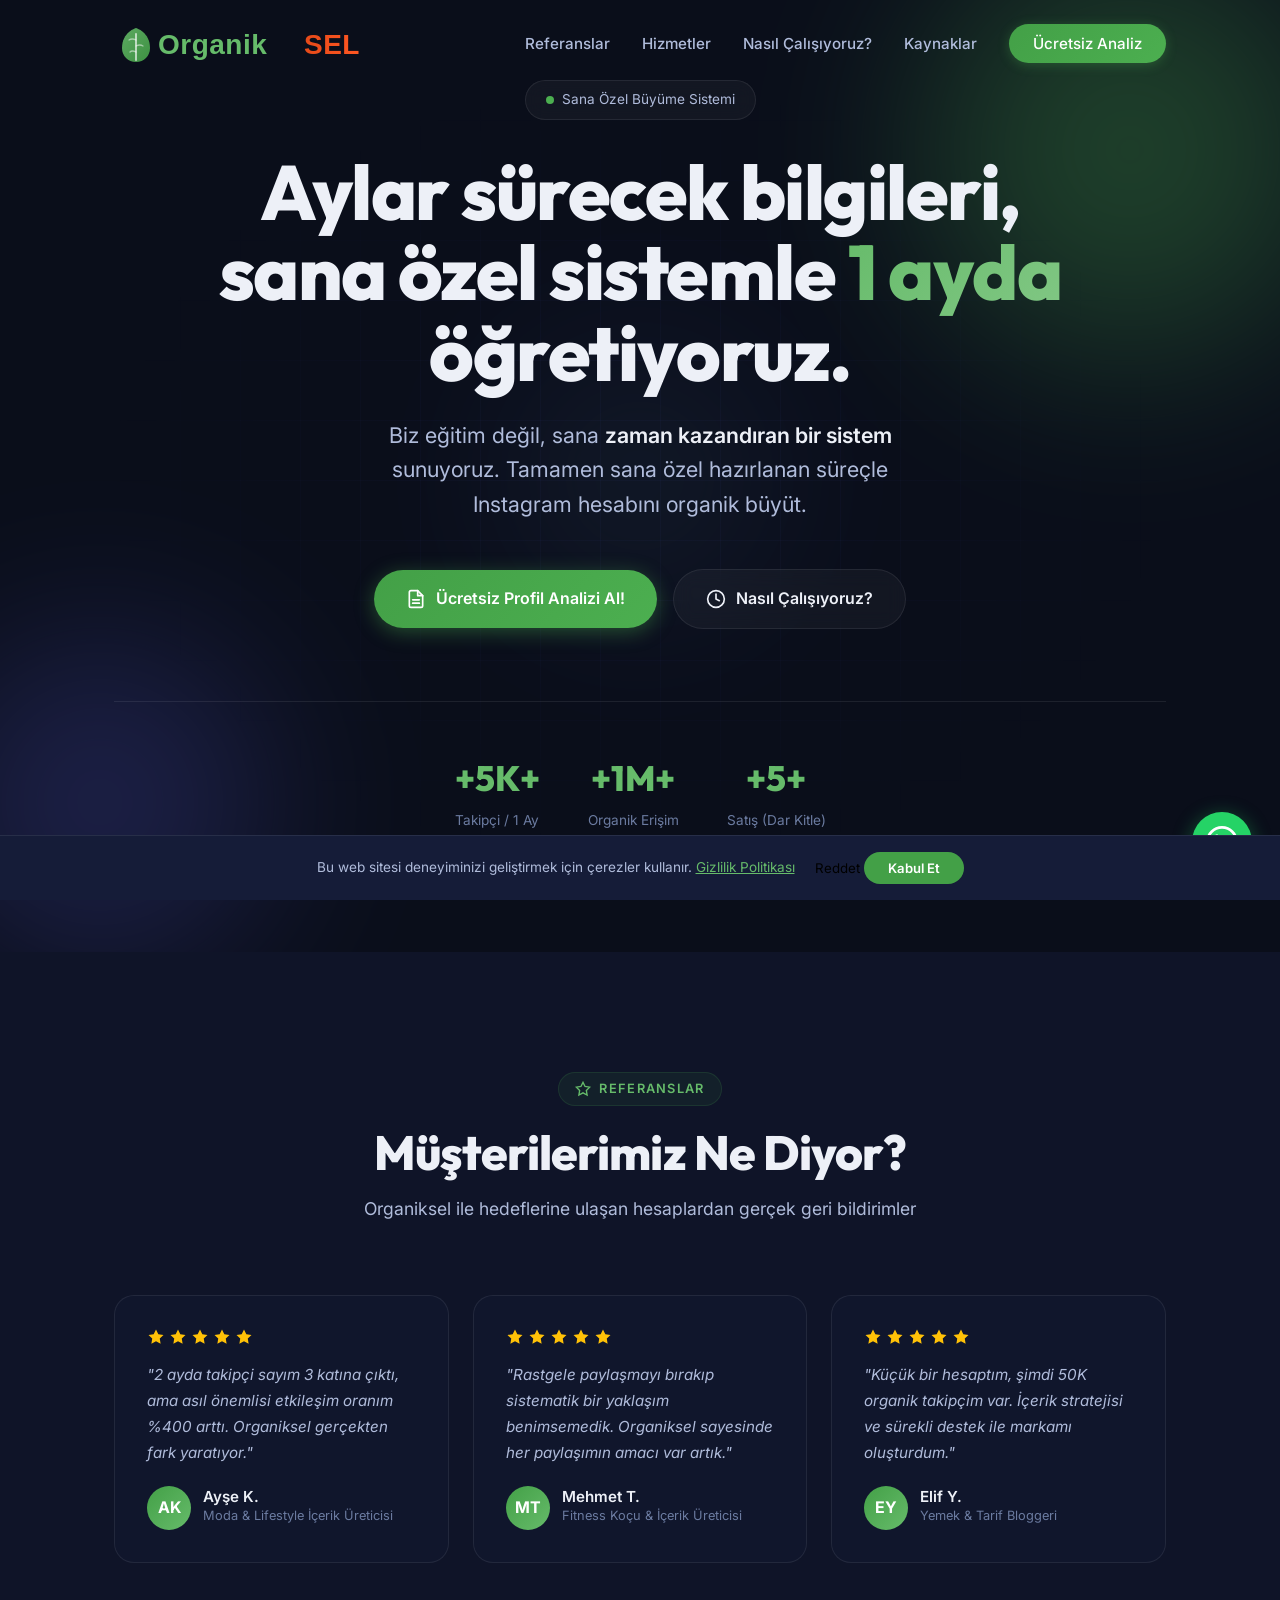
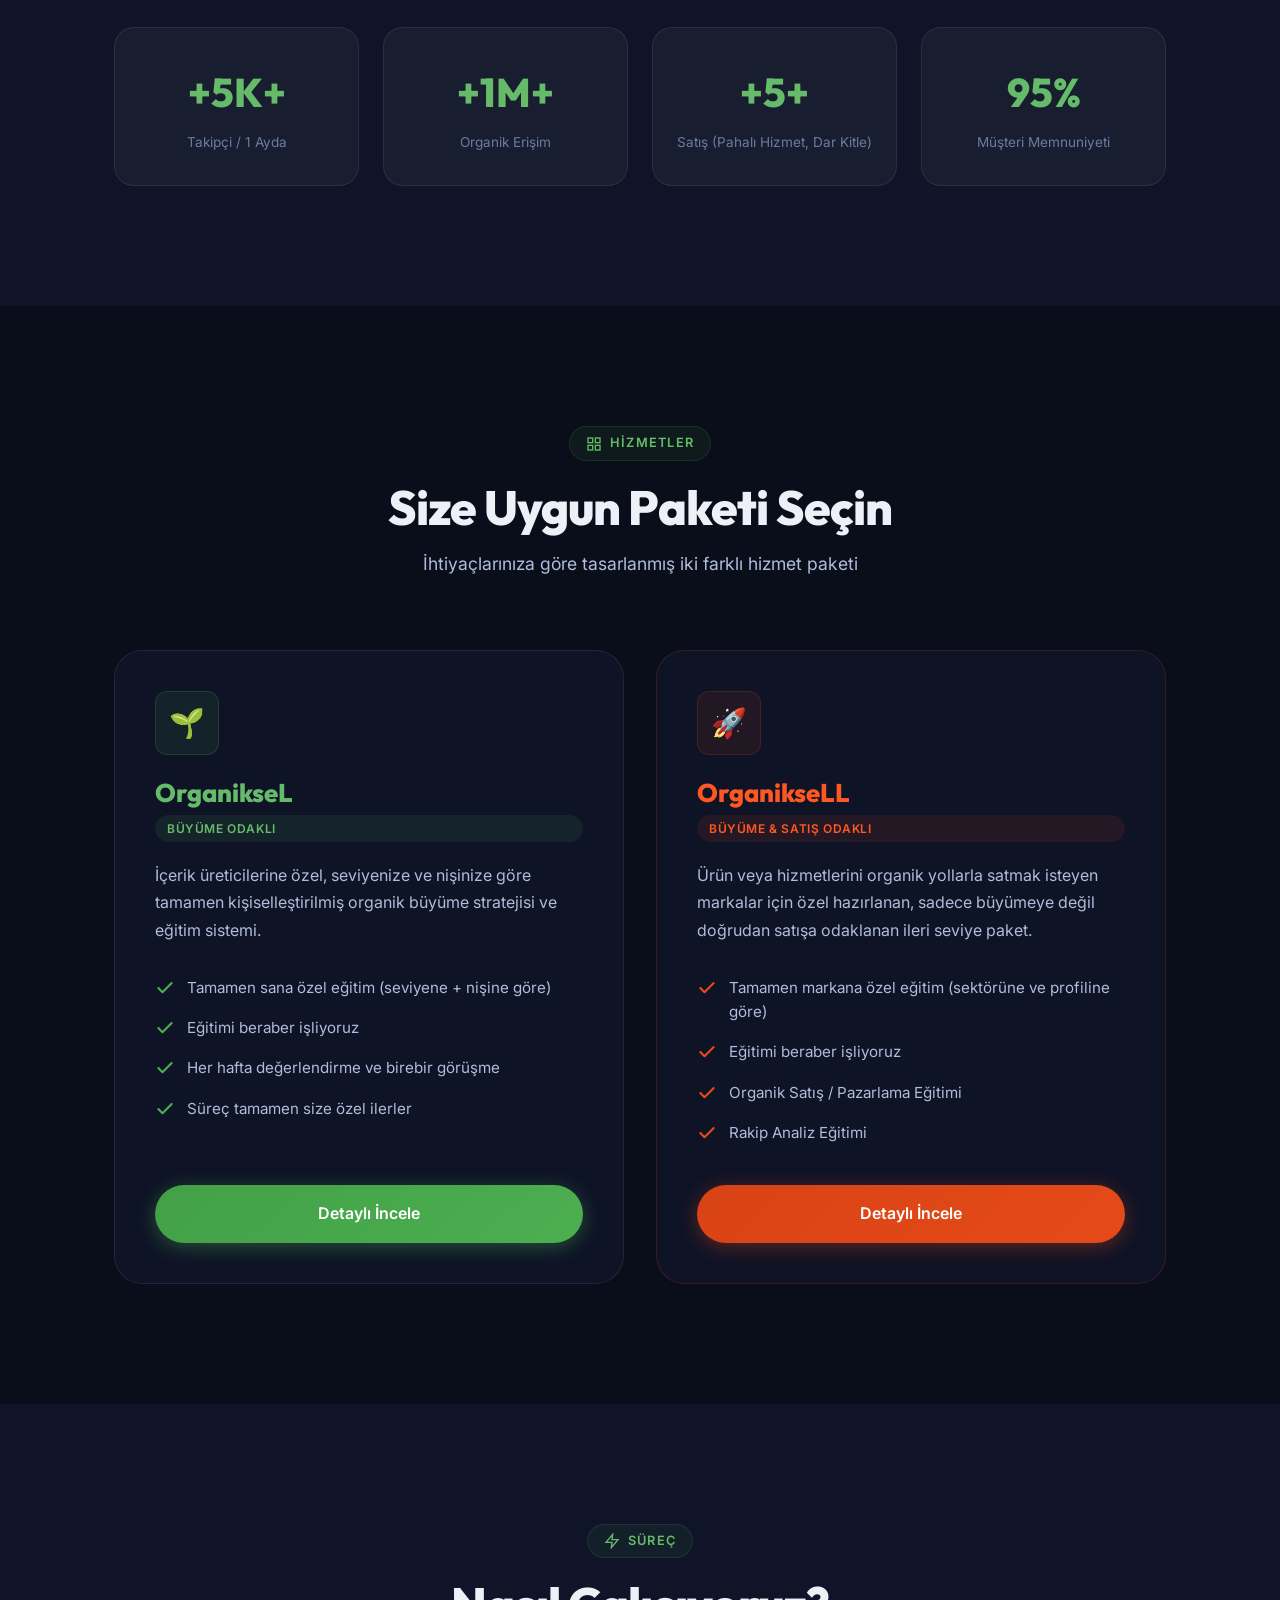
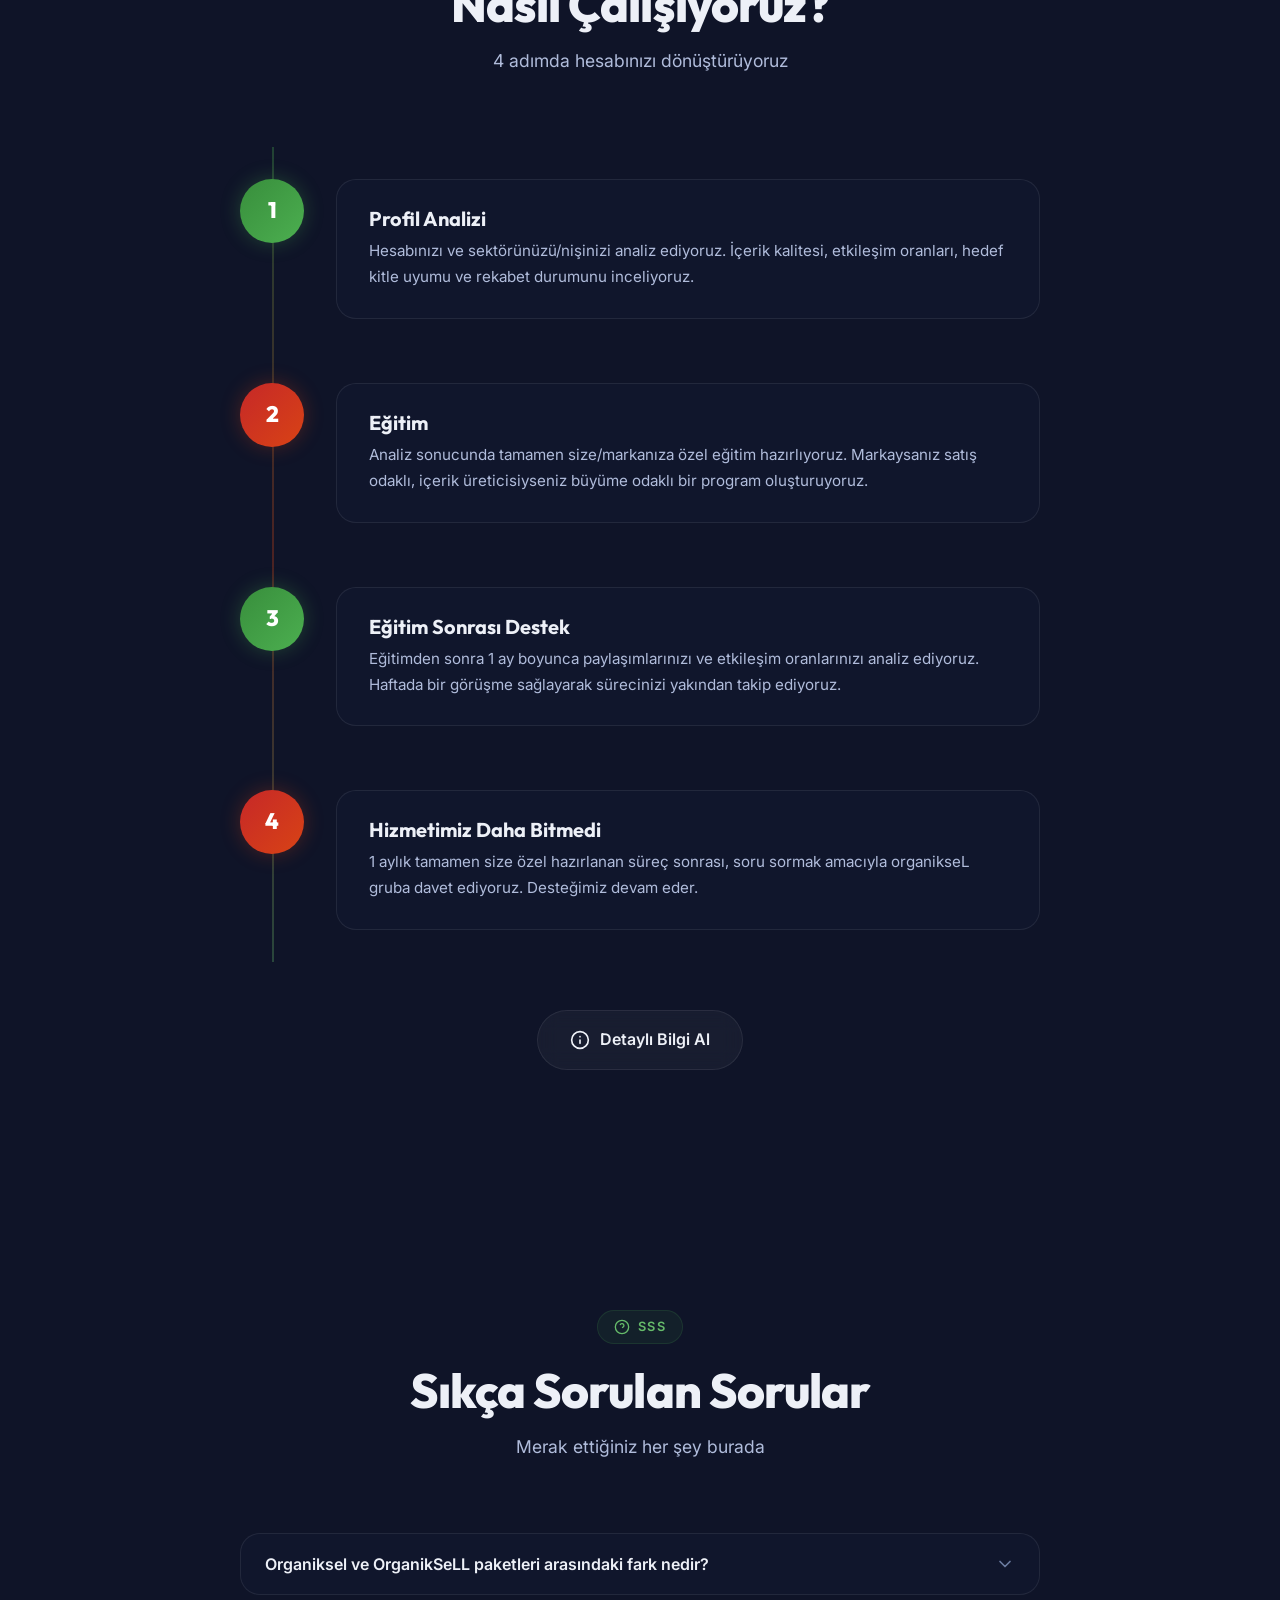
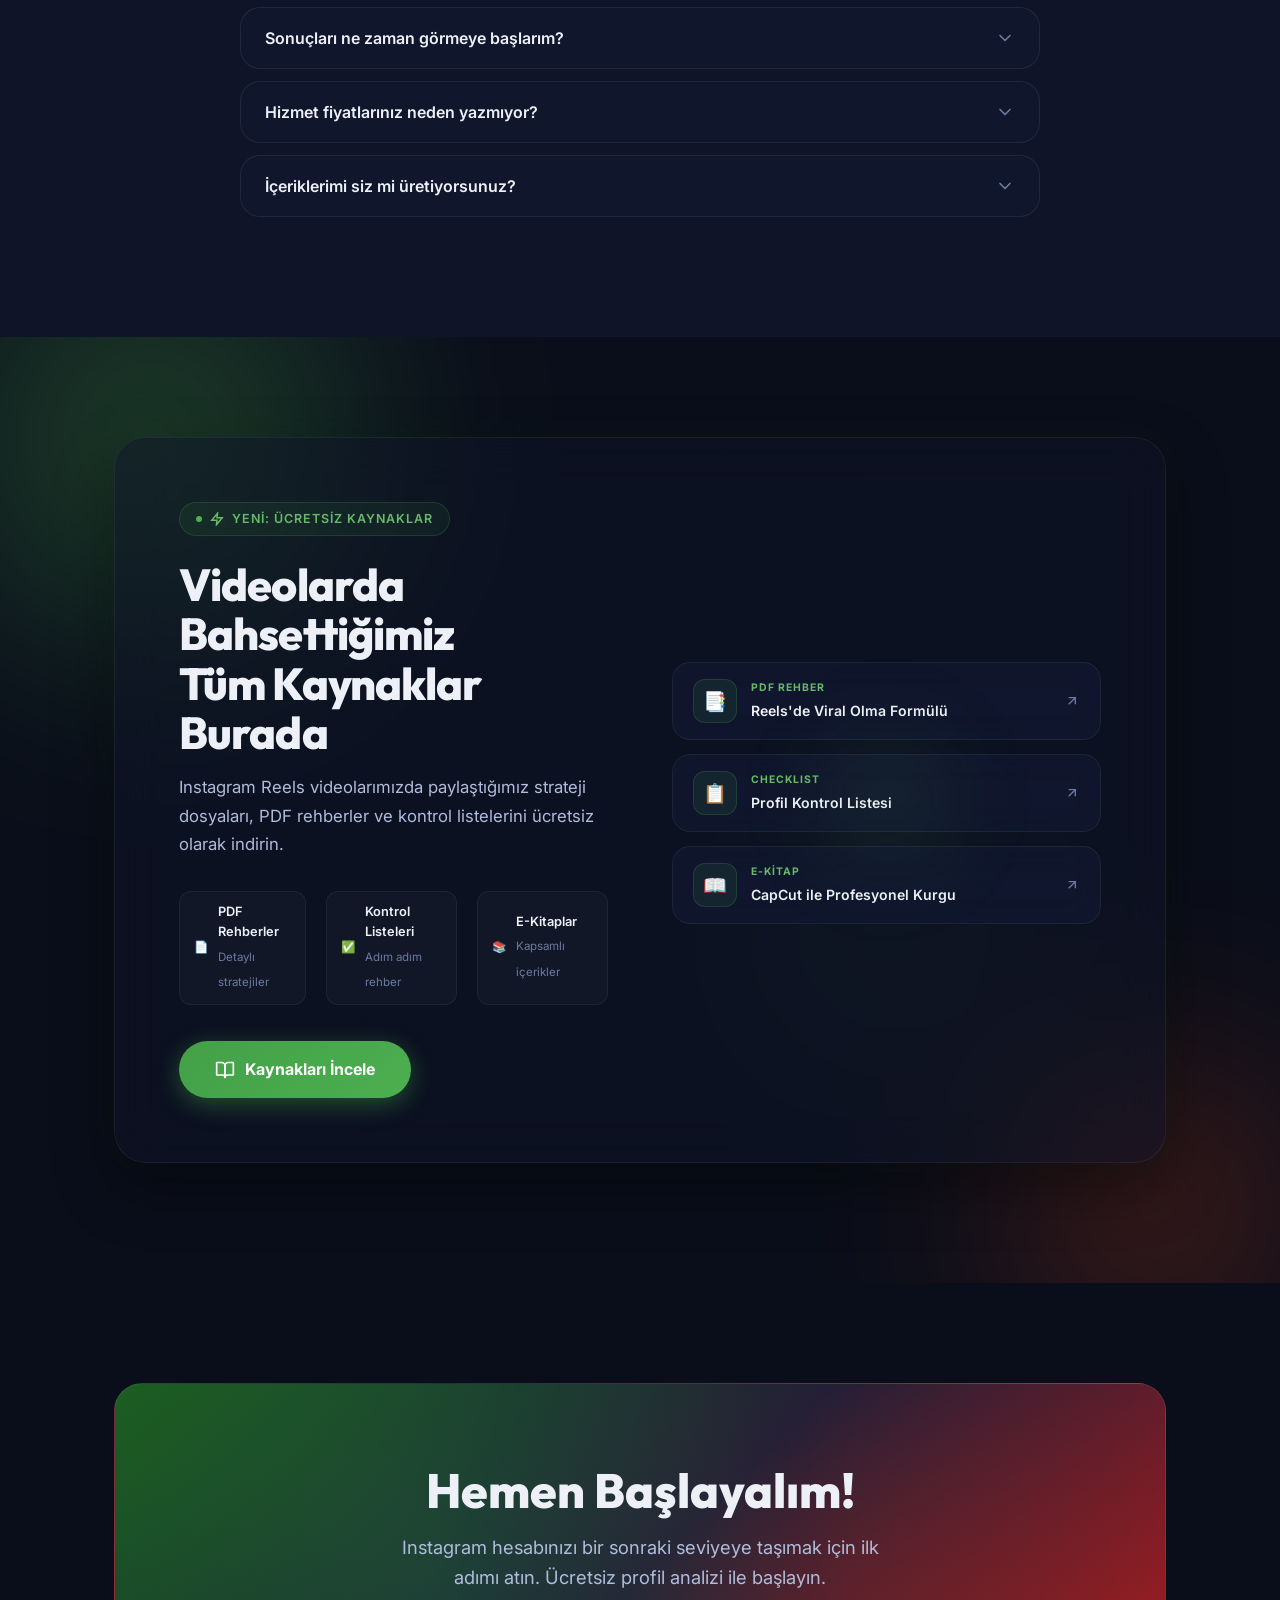
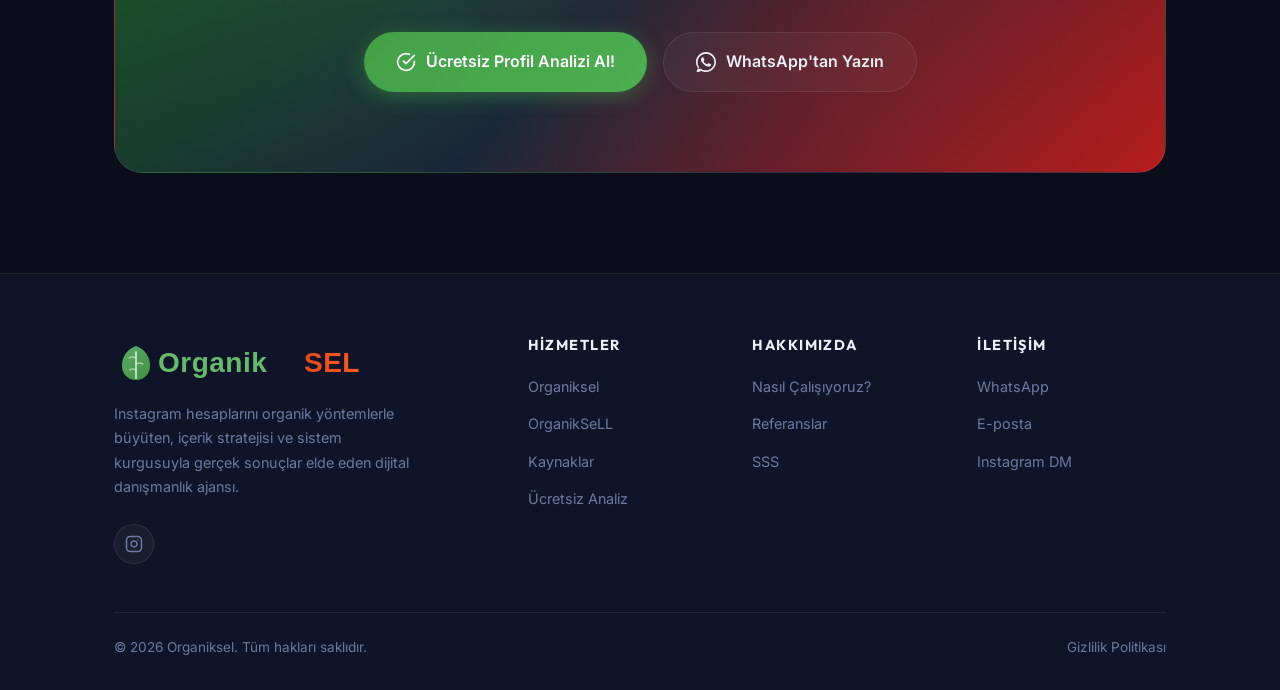
==== commit c91a29a4: "style: capitalize package names and refine descriptions" ====
--- a/index.html
+++ b/index.html
@@ -293,9 +293,9 @@
       <div class="services-grid">
         <div class="service-card fade-up fade-up-delay-1">
           <div class="service-icon">🌱</div>
-          <h3>organikseL</h3>
+          <h3>OrganikseL</h3>
           <span class="service-tag">Büyüme Odaklı</span>
-          <p class="service-desc">İçerik üreticileri için tamamen sana özel hazırlanan organik büyüme sistemi. Seviyene ve nişine göre kişiselleştirilmiş eğitim süreci.</p>
+          <p class="service-desc">İçerik üreticilerine özel, seviyenize ve nişinize göre tamamen kişiselleştirilmiş organik büyüme stratejisi ve eğitim sistemi.</p>
           <ul class="service-features">
             <li><svg viewBox="0 0 24 24" fill="none" stroke="currentColor" stroke-width="2.5" stroke-linecap="round"
                 stroke-linejoin="round">
@@ -319,9 +319,9 @@
 
         <div class="service-card premium fade-up fade-up-delay-2">
           <div class="service-icon">🚀</div>
-          <h3>organikseLL</h3>
+          <h3>OrganikseLL</h3>
           <span class="service-tag">Büyüme & Satış Odaklı</span>
-          <p class="service-desc">Organik bir şekilde hizmet & ürün satmak isteyen markalar için özel hazırlanmış paket. Büyümenin ötesinde satışa dönüşüm.</p>
+          <p class="service-desc">Ürün veya hizmetlerini organik yollarla satmak isteyen markalar için özel hazırlanan, sadece büyümeye değil doğrudan satışa odaklanan ileri seviye paket.</p>
           <ul class="service-features">
             <li><svg viewBox="0 0 24 24" fill="none" stroke="currentColor" stroke-width="2.5" stroke-linecap="round"
                 stroke-linejoin="round">
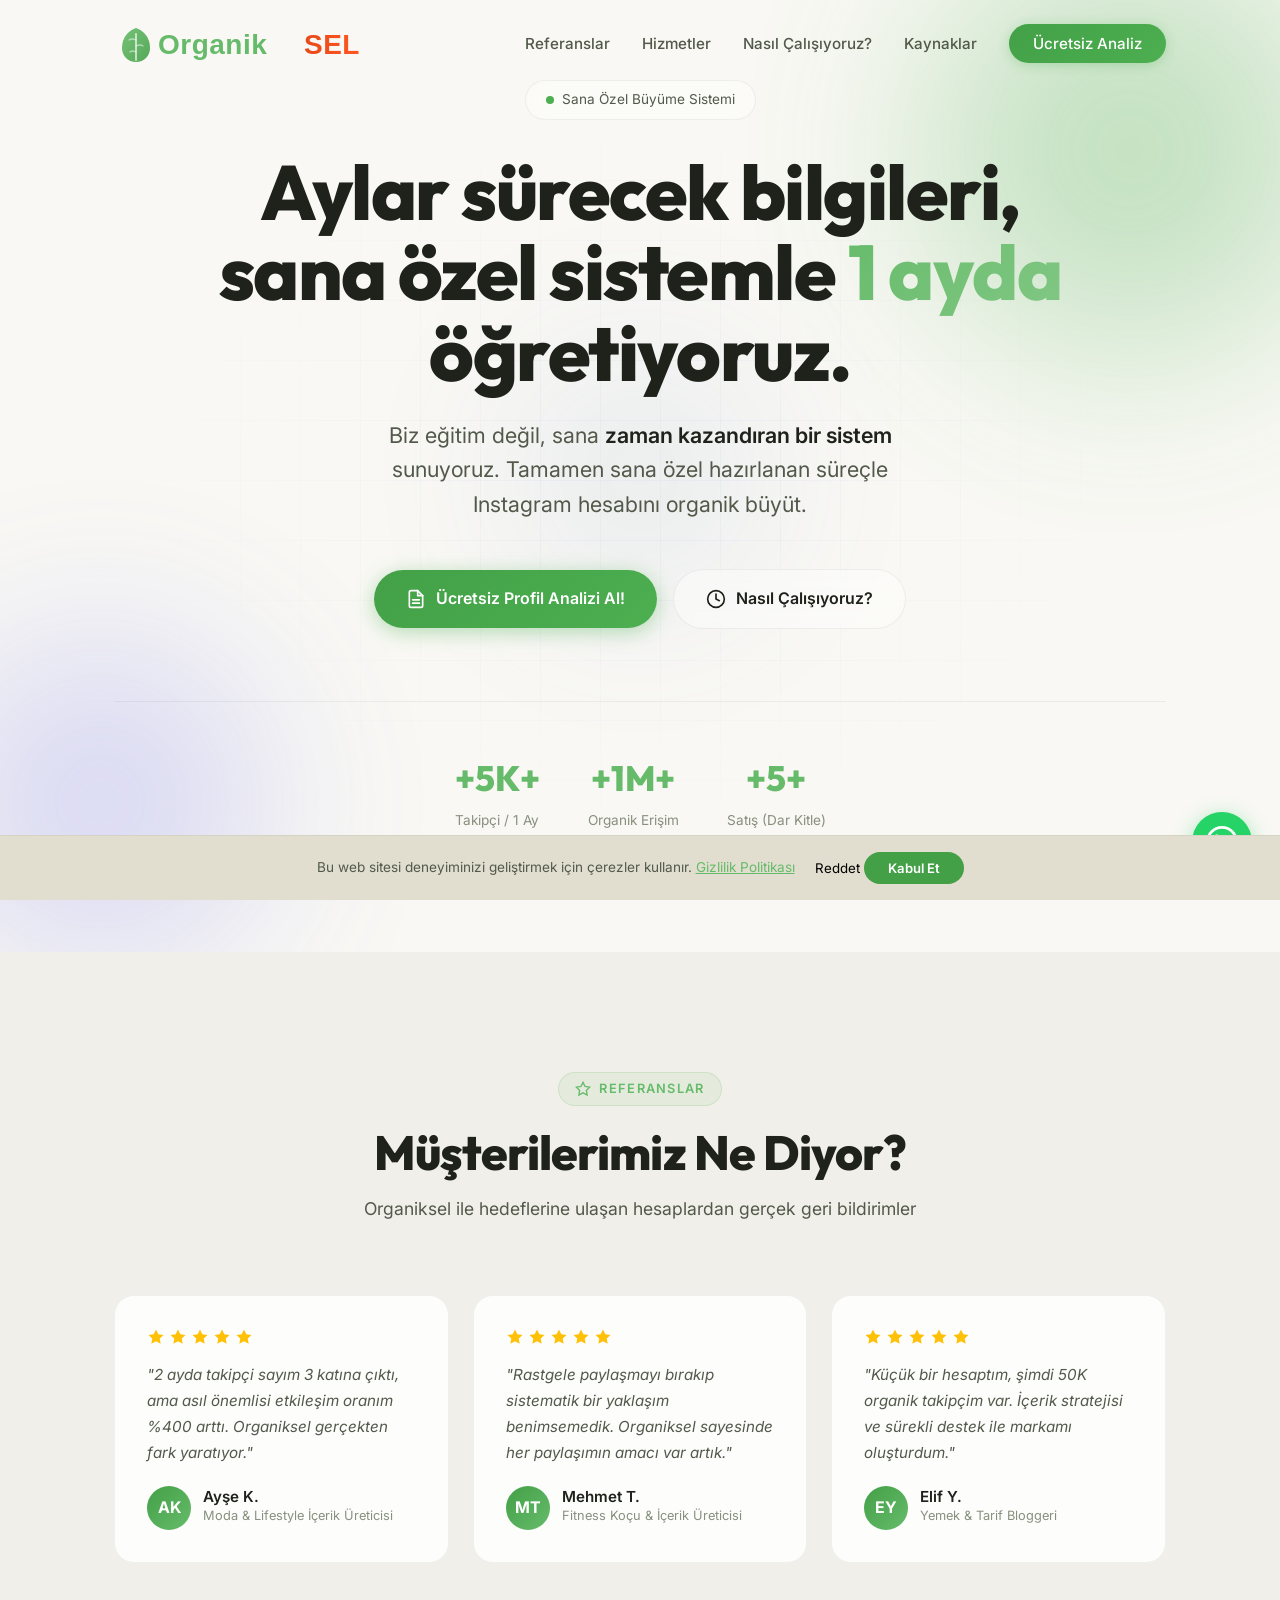
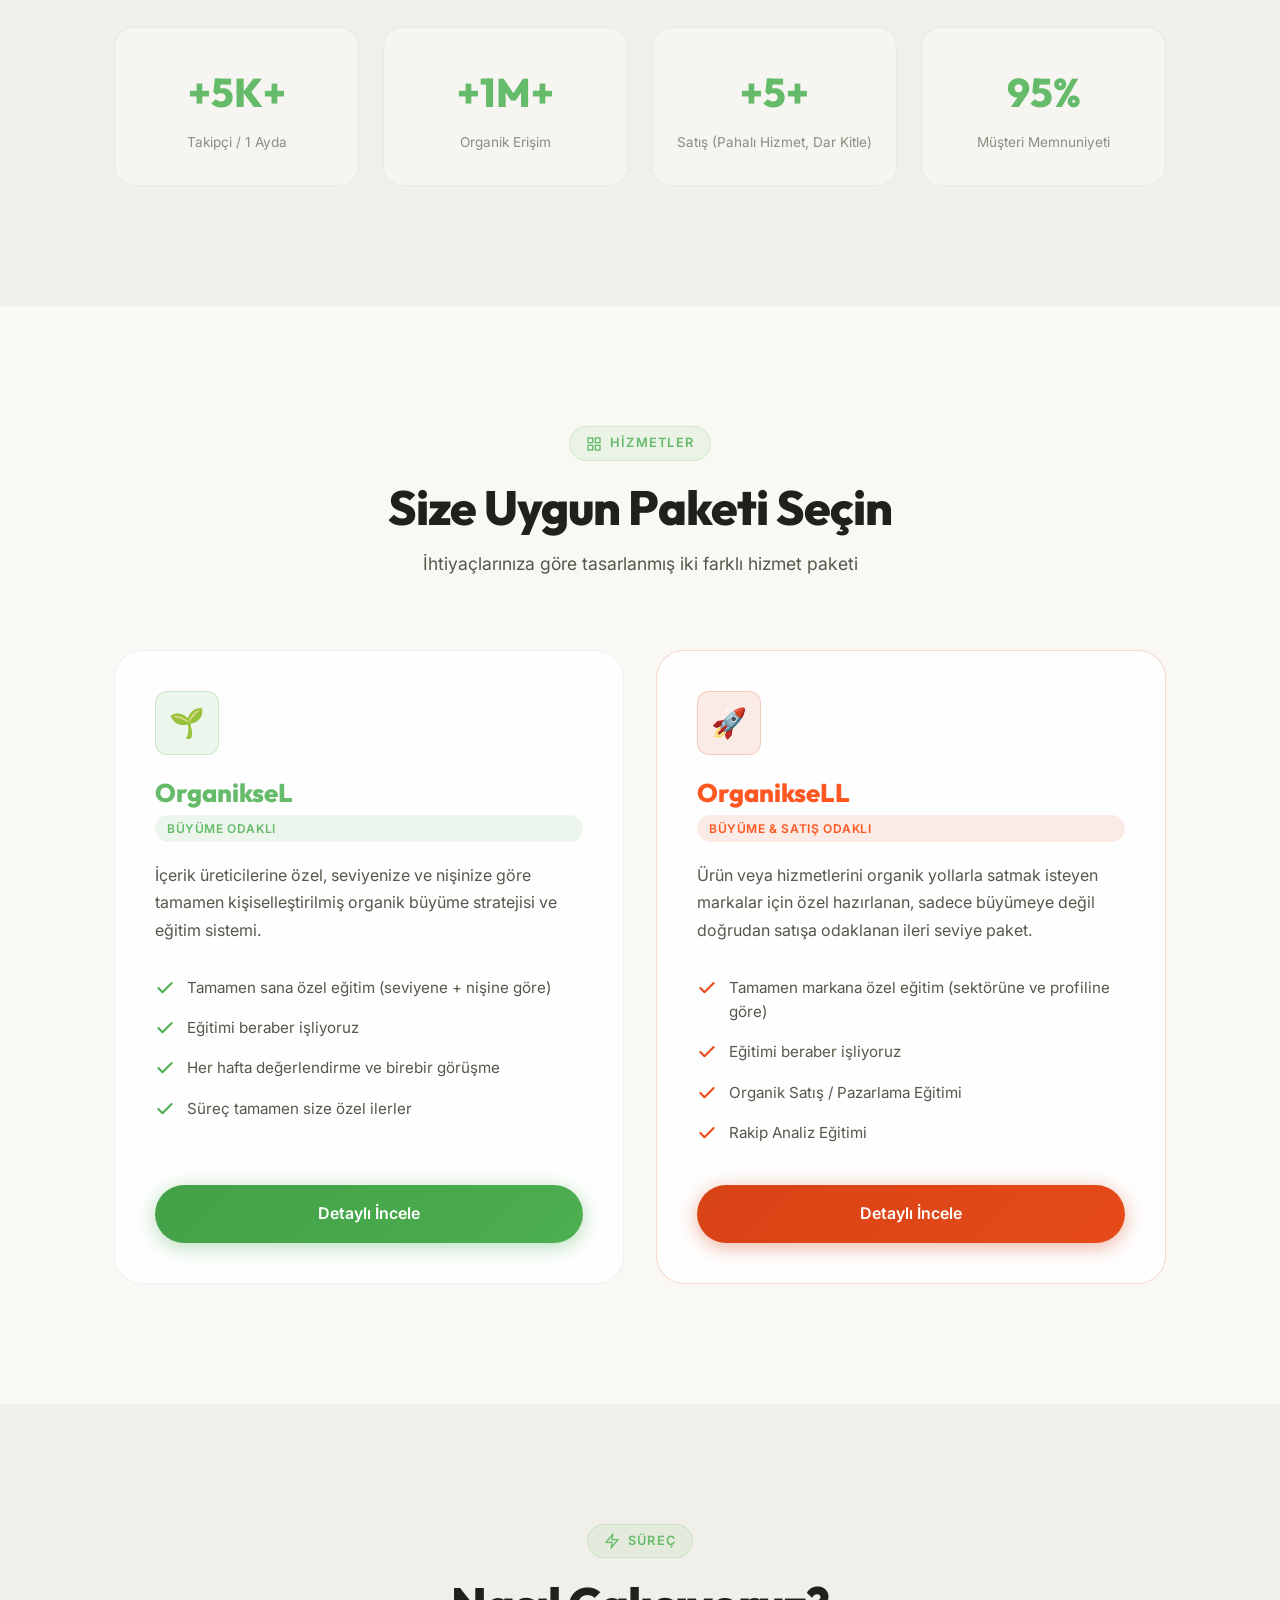
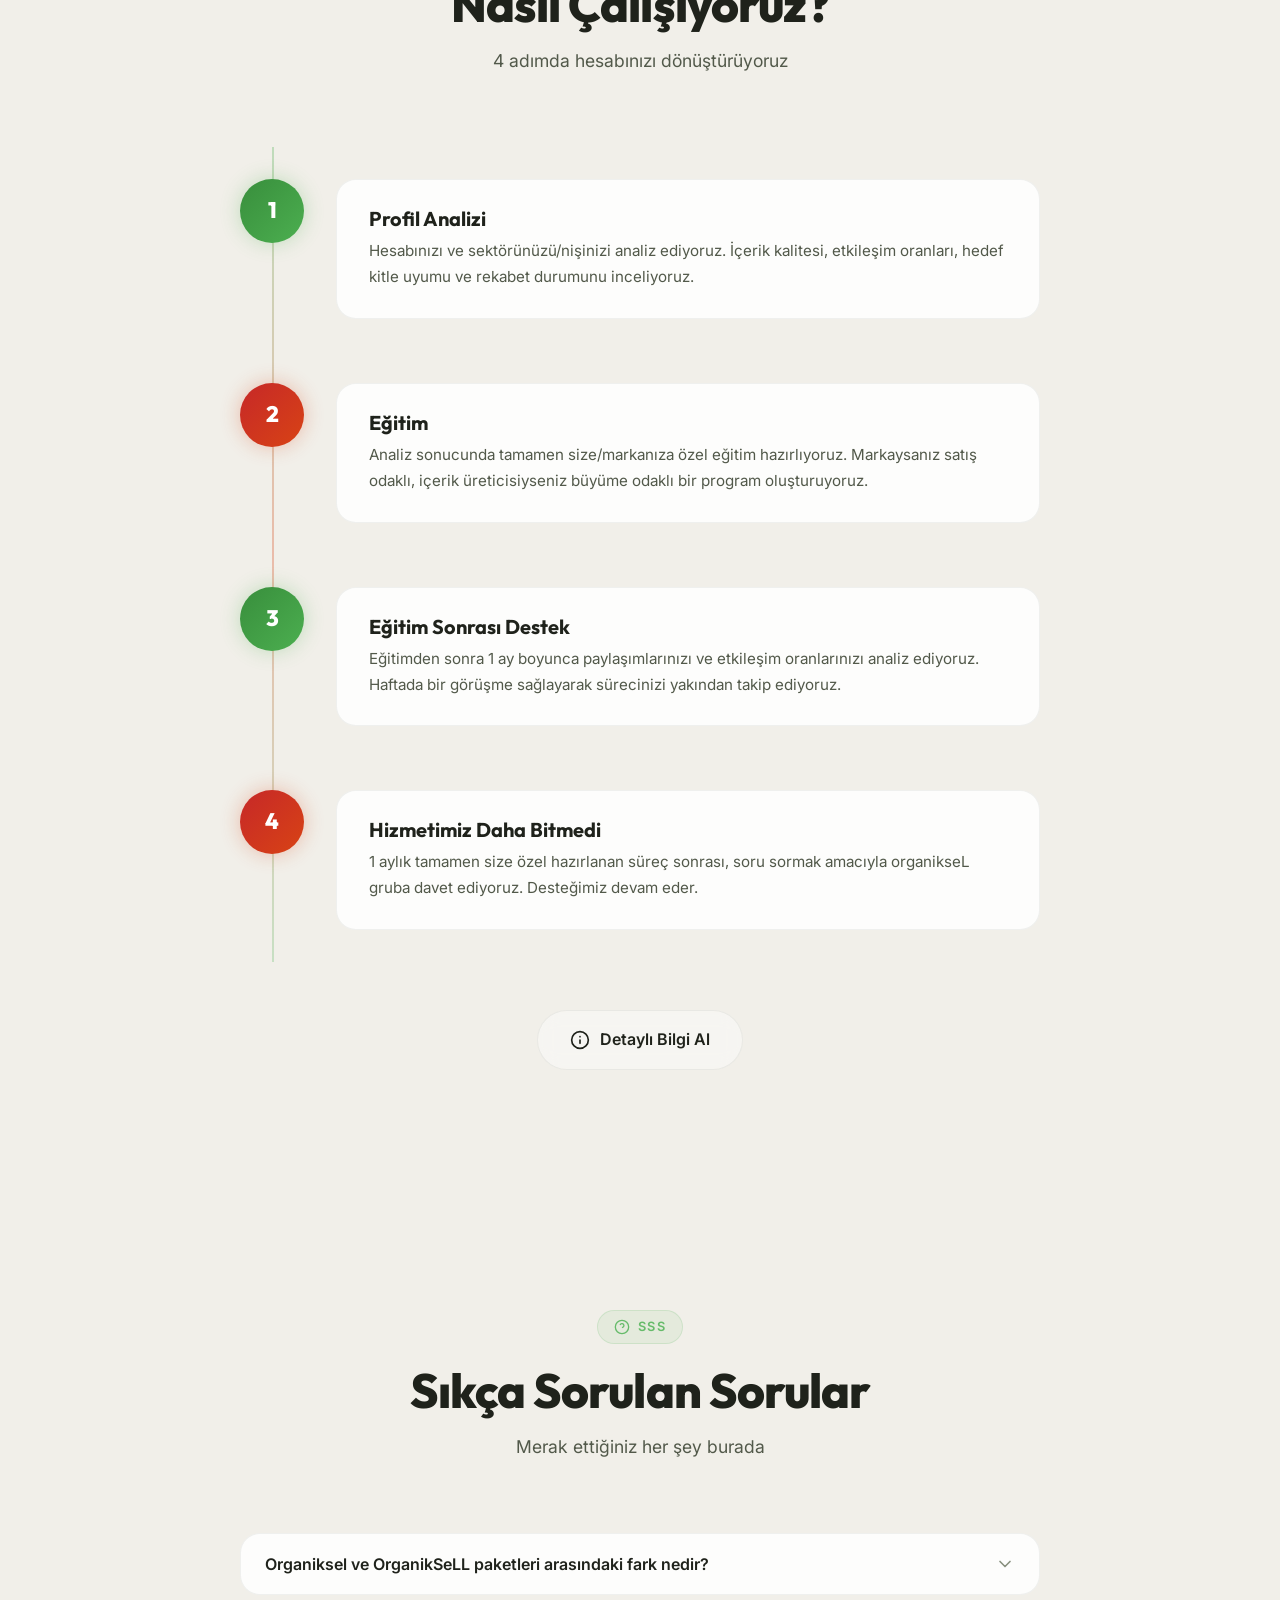
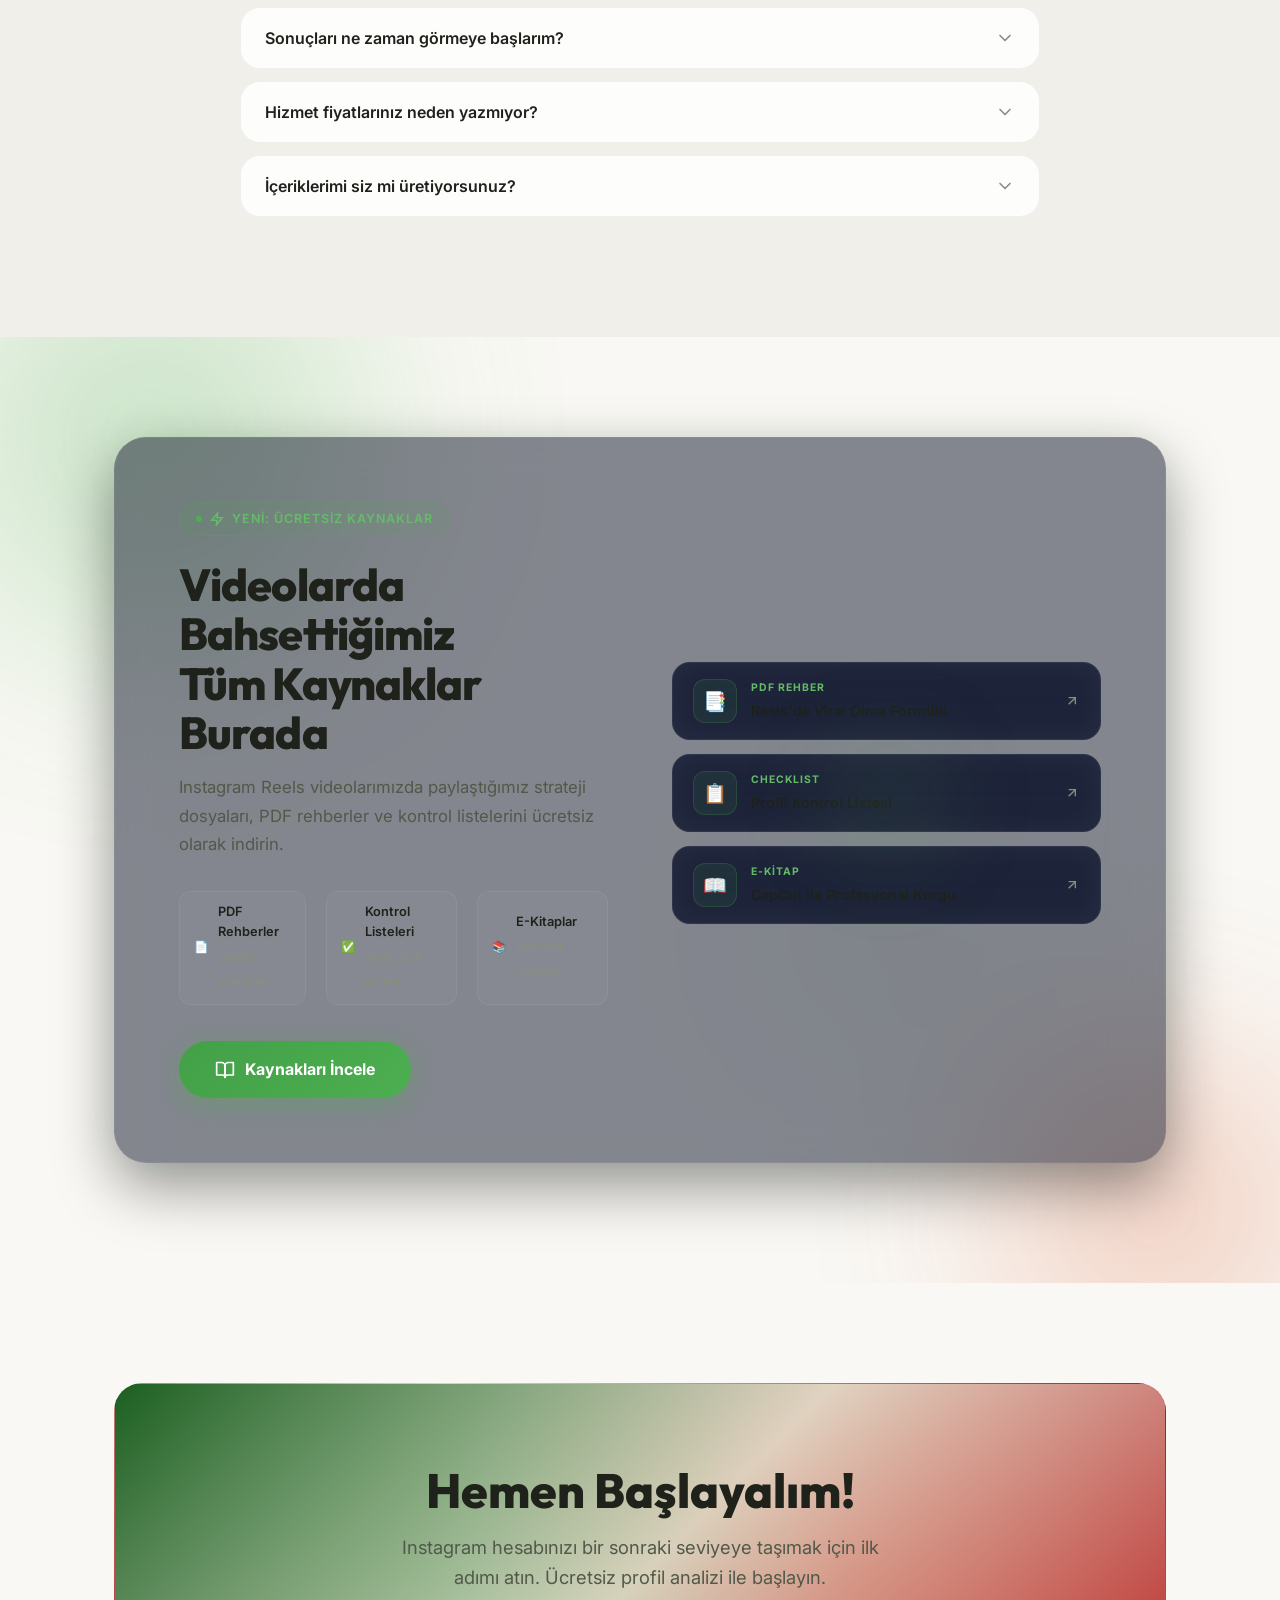
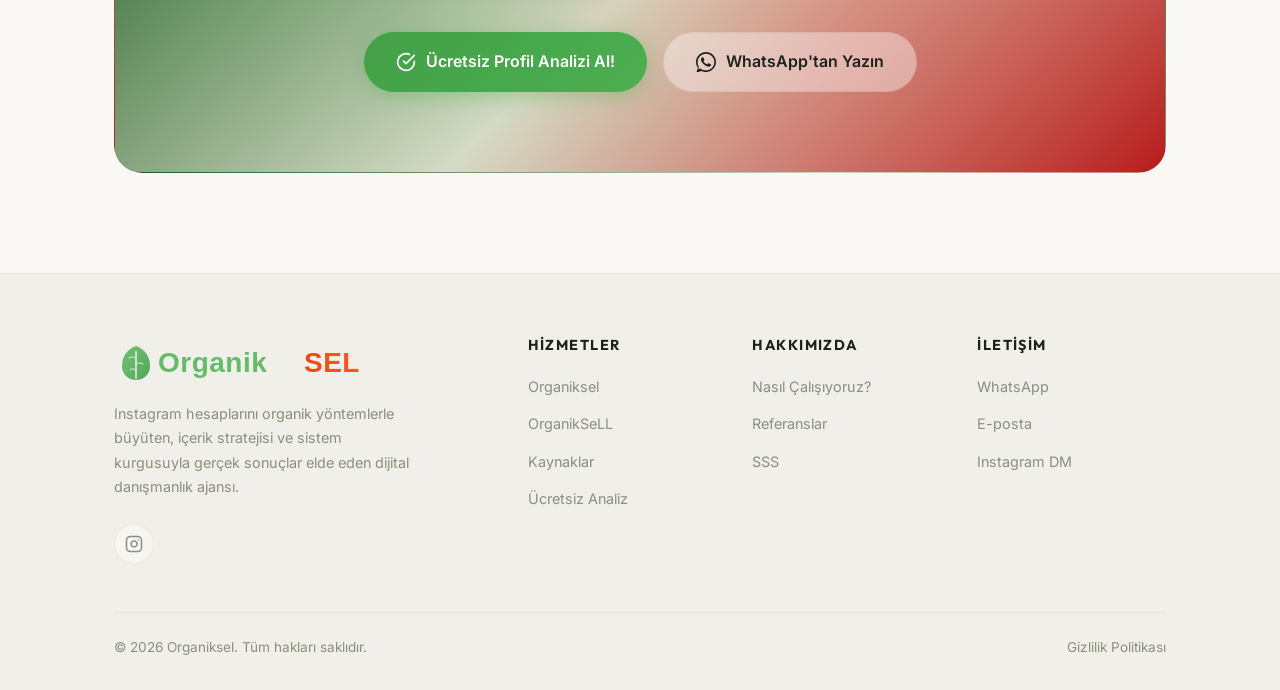
==== commit 8c1d8f5d: "style: full transition to premium organic light theme" ====
--- a/index.html
+++ b/index.html
@@ -31,7 +31,7 @@
   <link rel="icon" type="image/svg+xml" href="assets/logo-dark.svg">
   <link rel="icon" type="image/png" sizes="32x32" href="assets/favicon-32.png">
   <link rel="manifest" href="manifest.json">
-  <meta name="theme-color" content="#0A0E1A">
+  <meta name="theme-color" content="#F9F8F4">
   <meta http-equiv="X-Content-Type-Options" content="nosniff">
   <meta http-equiv="X-Frame-Options" content="DENY">
   <meta name="referrer" content="strict-origin-when-cross-origin">
--- a/css/style.css
+++ b/css/style.css
@@ -22,26 +22,26 @@
   --red-200: #FFAB91;
   --red-100: #FFCCBC;
 
-  --bg-dark: #0A0E1A;
-  --bg-dark-2: #0F1428;
-  --bg-dark-3: #151C38;
-  --bg-card: rgba(18, 24, 48, 0.6);
-  --bg-card-hover: rgba(26, 34, 62, 0.8);
-  --bg-glass: rgba(255, 255, 255, 0.04);
-  --bg-glass-hover: rgba(255, 255, 255, 0.07);
-  --border-glass: rgba(255, 255, 255, 0.08);
-  --border-glass-hover: rgba(76, 175, 80, 0.35);
-
-  --text-primary: #EDF0F7;
-  --text-secondary: #B0BCDB;
-  --text-muted: #6B7BA0;
-  --text-accent: var(--green-400);
-
-  --shadow-sm: 0 2px 8px rgba(0, 0, 0, 0.3);
-  --shadow-md: 0 4px 20px rgba(0, 0, 0, 0.4);
-  --shadow-lg: 0 8px 40px rgba(0, 0, 0, 0.5);
-  --shadow-glow: 0 0 30px rgba(76, 175, 80, 0.15);
-  --shadow-glow-red: 0 0 30px rgba(216, 67, 21, 0.15);
+  --bg-dark: #F9F8F4;
+  --bg-dark-2: #F1EFE9;
+  --bg-dark-3: #E1DECF;
+  --bg-card: rgba(255, 255, 255, 0.85);
+  --bg-card-hover: rgba(255, 255, 255, 1);
+  --bg-glass: rgba(255, 255, 255, 0.4);
+  --bg-glass-hover: rgba(255, 255, 255, 0.7);
+  --border-glass: rgba(31, 34, 27, 0.06);
+  --border-glass-hover: rgba(67, 160, 71, 0.3);
+
+  --text-primary: #1F221B;
+  --text-secondary: #52594A;
+  --text-muted: #88907E;
+  --text-accent: var(--green-700);
+
+  --shadow-sm: 0 2px 8px rgba(31, 34, 27, 0.04);
+  --shadow-md: 0 8px 24px rgba(31, 34, 27, 0.06);
+  --shadow-lg: 0 16px 48px rgba(31, 34, 27, 0.08);
+  --shadow-glow: 0 0 30px rgba(67, 160, 71, 0.2);
+  --shadow-glow-red: 0 0 30px rgba(255, 87, 34, 0.15);
 
   --radius-sm: 8px;
   --radius-md: 12px;
--- a/css/style.css
+++ b/css/style.css
@@ -22,26 +22,26 @@
   --red-200: #FFAB91;
   --red-100: #FFCCBC;
 
-  --bg-dark: #0A0E1A;
-  --bg-dark-2: #0F1428;
-  --bg-dark-3: #151C38;
-  --bg-card: rgba(18, 24, 48, 0.6);
-  --bg-card-hover: rgba(26, 34, 62, 0.8);
-  --bg-glass: rgba(255, 255, 255, 0.04);
-  --bg-glass-hover: rgba(255, 255, 255, 0.07);
-  --border-glass: rgba(255, 255, 255, 0.08);
-  --border-glass-hover: rgba(76, 175, 80, 0.35);
-
-  --text-primary: #EDF0F7;
-  --text-secondary: #B0BCDB;
-  --text-muted: #6B7BA0;
-  --text-accent: var(--green-400);
-
-  --shadow-sm: 0 2px 8px rgba(0, 0, 0, 0.3);
-  --shadow-md: 0 4px 20px rgba(0, 0, 0, 0.4);
-  --shadow-lg: 0 8px 40px rgba(0, 0, 0, 0.5);
-  --shadow-glow: 0 0 30px rgba(76, 175, 80, 0.15);
-  --shadow-glow-red: 0 0 30px rgba(216, 67, 21, 0.15);
+  --bg-dark: #F9F8F4;
+  --bg-dark-2: #F1EFE9;
+  --bg-dark-3: #E1DECF;
+  --bg-card: rgba(255, 255, 255, 0.85);
+  --bg-card-hover: rgba(255, 255, 255, 1);
+  --bg-glass: rgba(255, 255, 255, 0.4);
+  --bg-glass-hover: rgba(255, 255, 255, 0.7);
+  --border-glass: rgba(31, 34, 27, 0.06);
+  --border-glass-hover: rgba(67, 160, 71, 0.3);
+
+  --text-primary: #1F221B;
+  --text-secondary: #52594A;
+  --text-muted: #88907E;
+  --text-accent: var(--green-700);
+
+  --shadow-sm: 0 2px 8px rgba(31, 34, 27, 0.04);
+  --shadow-md: 0 8px 24px rgba(31, 34, 27, 0.06);
+  --shadow-lg: 0 16px 48px rgba(31, 34, 27, 0.08);
+  --shadow-glow: 0 0 30px rgba(67, 160, 71, 0.2);
+  --shadow-glow-red: 0 0 30px rgba(255, 87, 34, 0.15);
 
   --radius-sm: 8px;
   --radius-md: 12px;
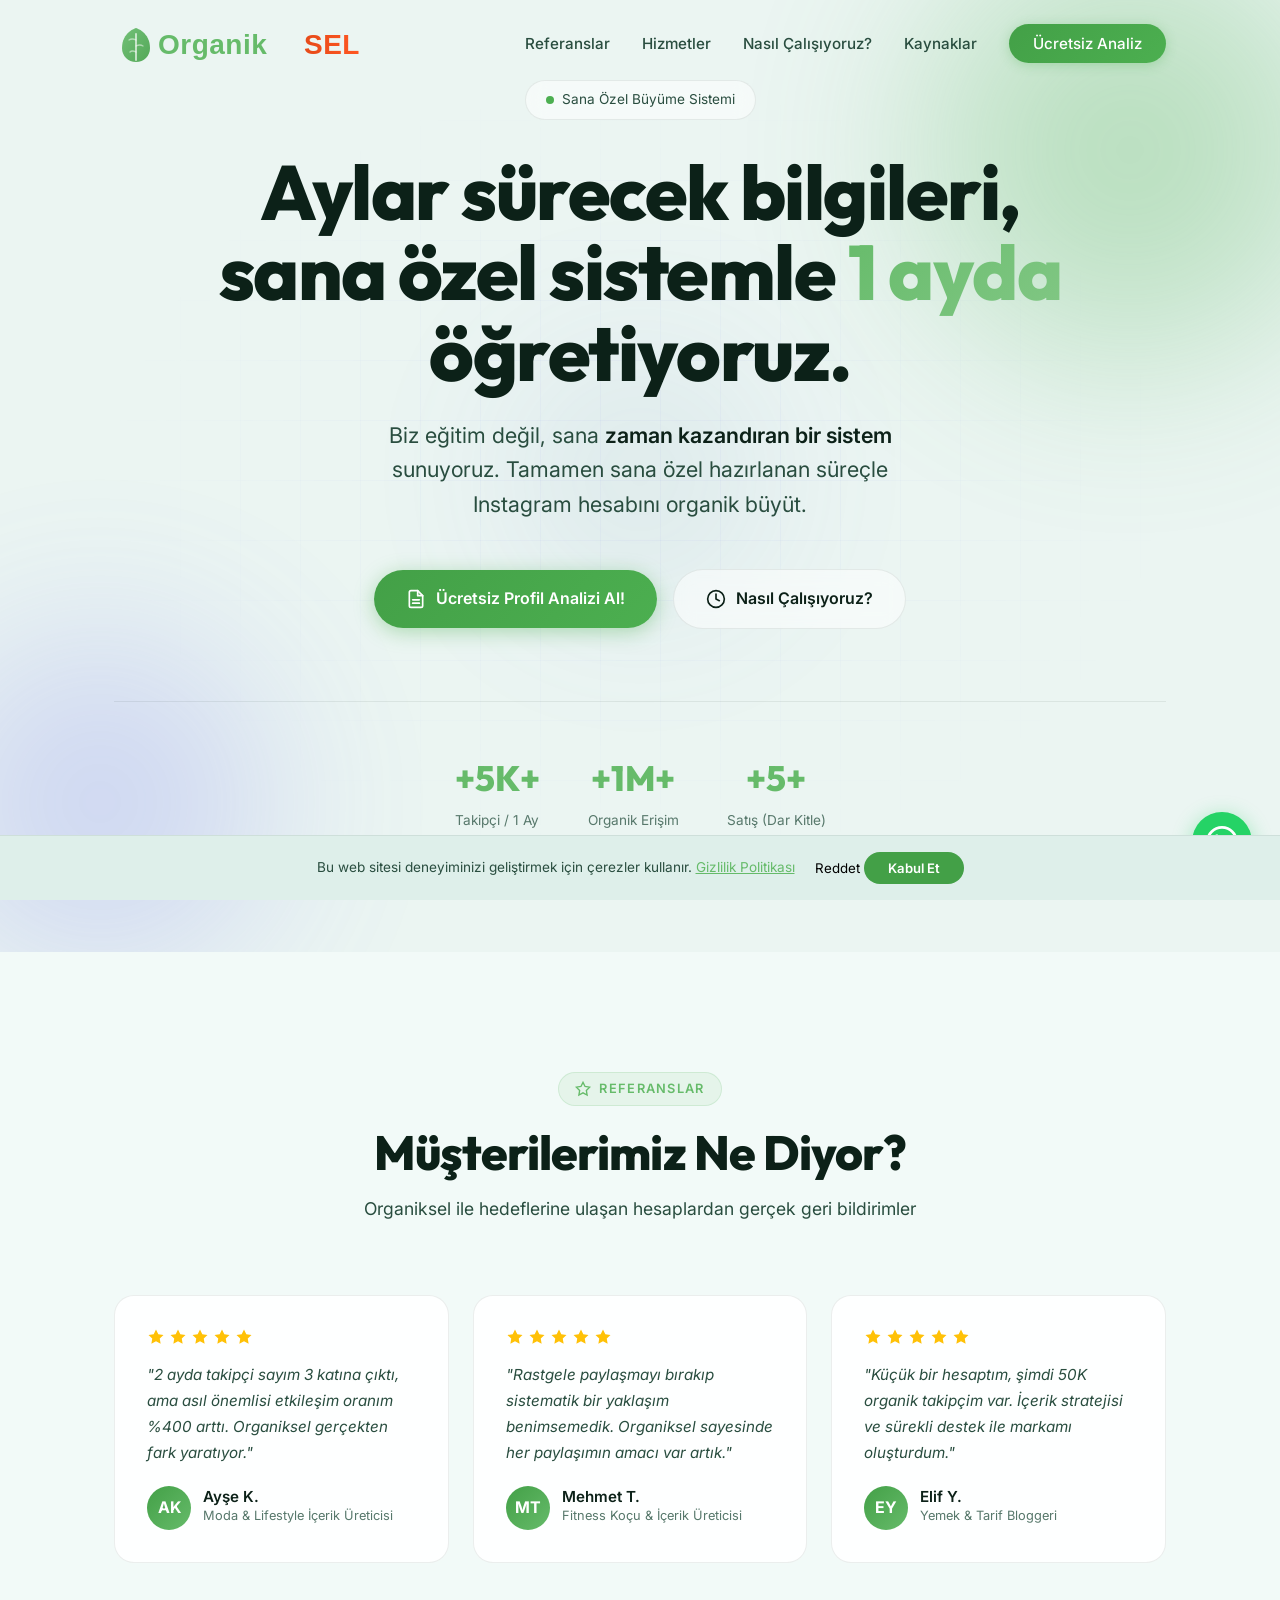
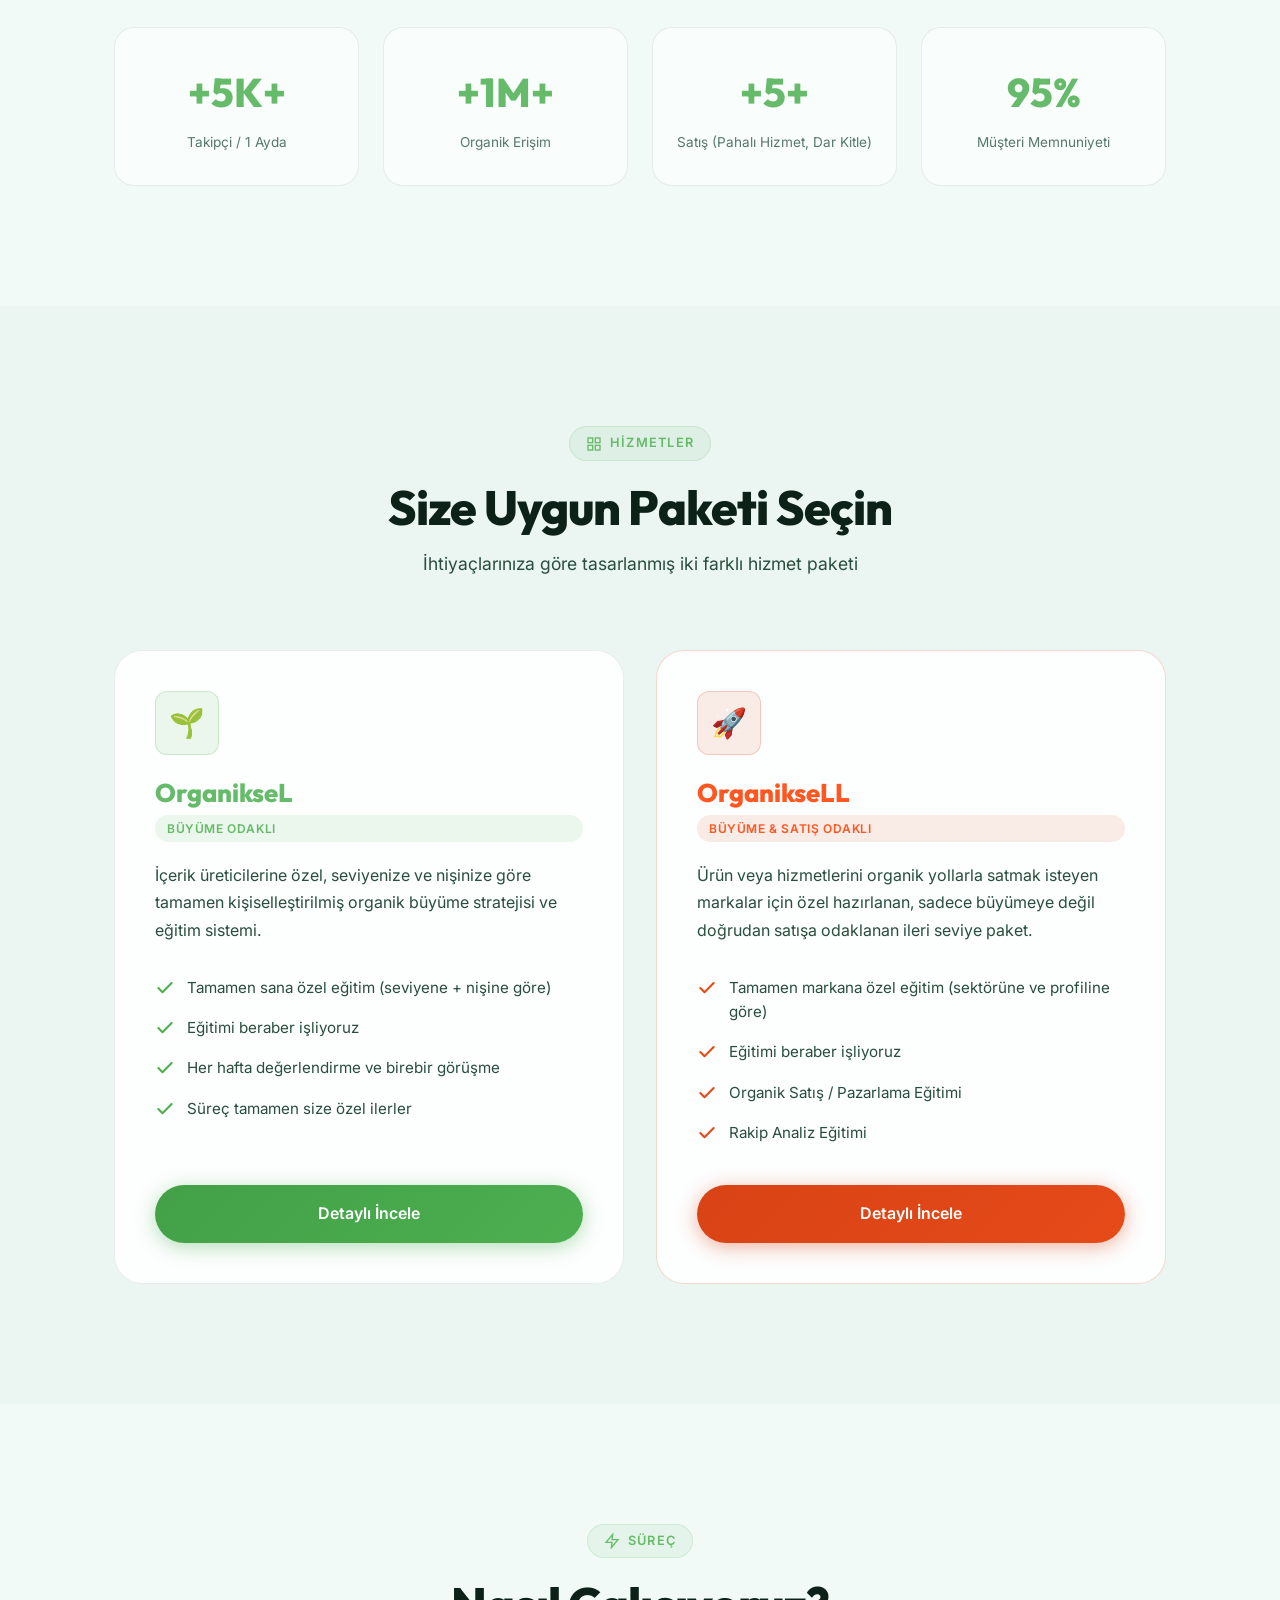
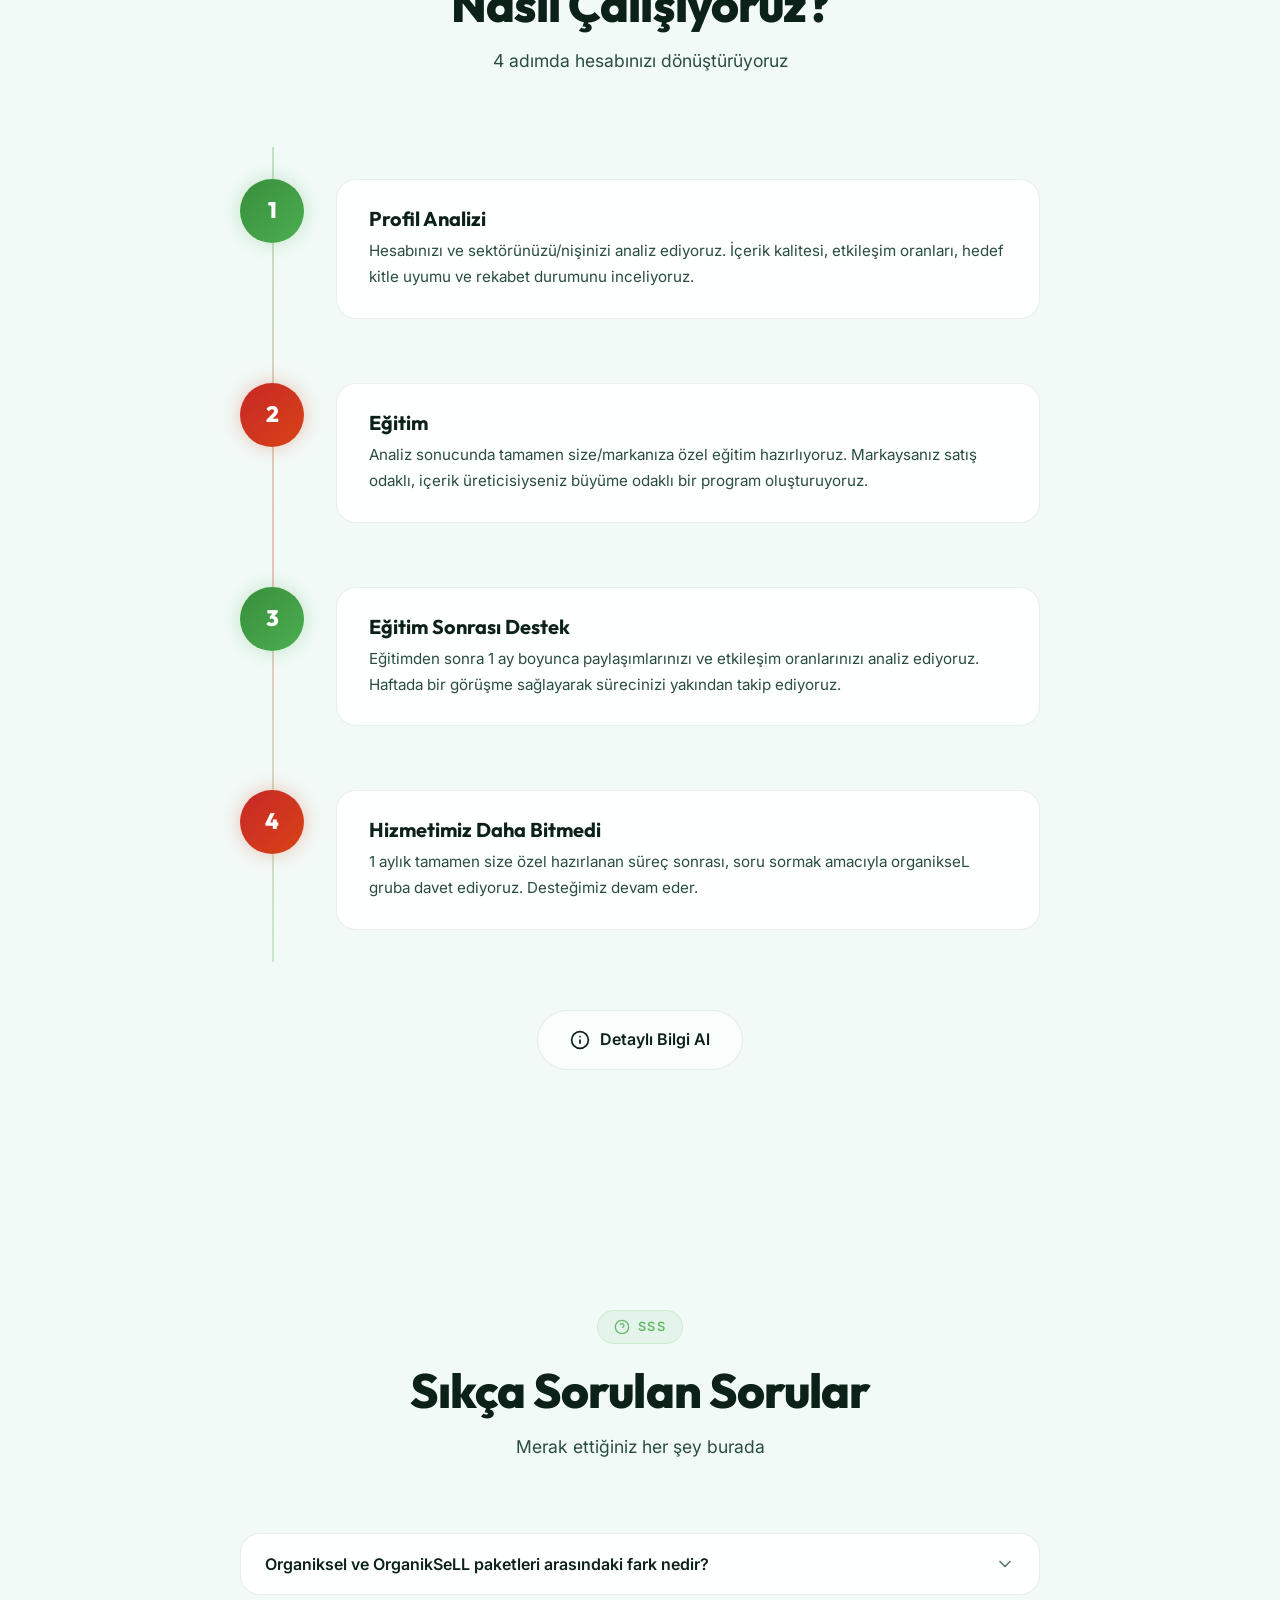
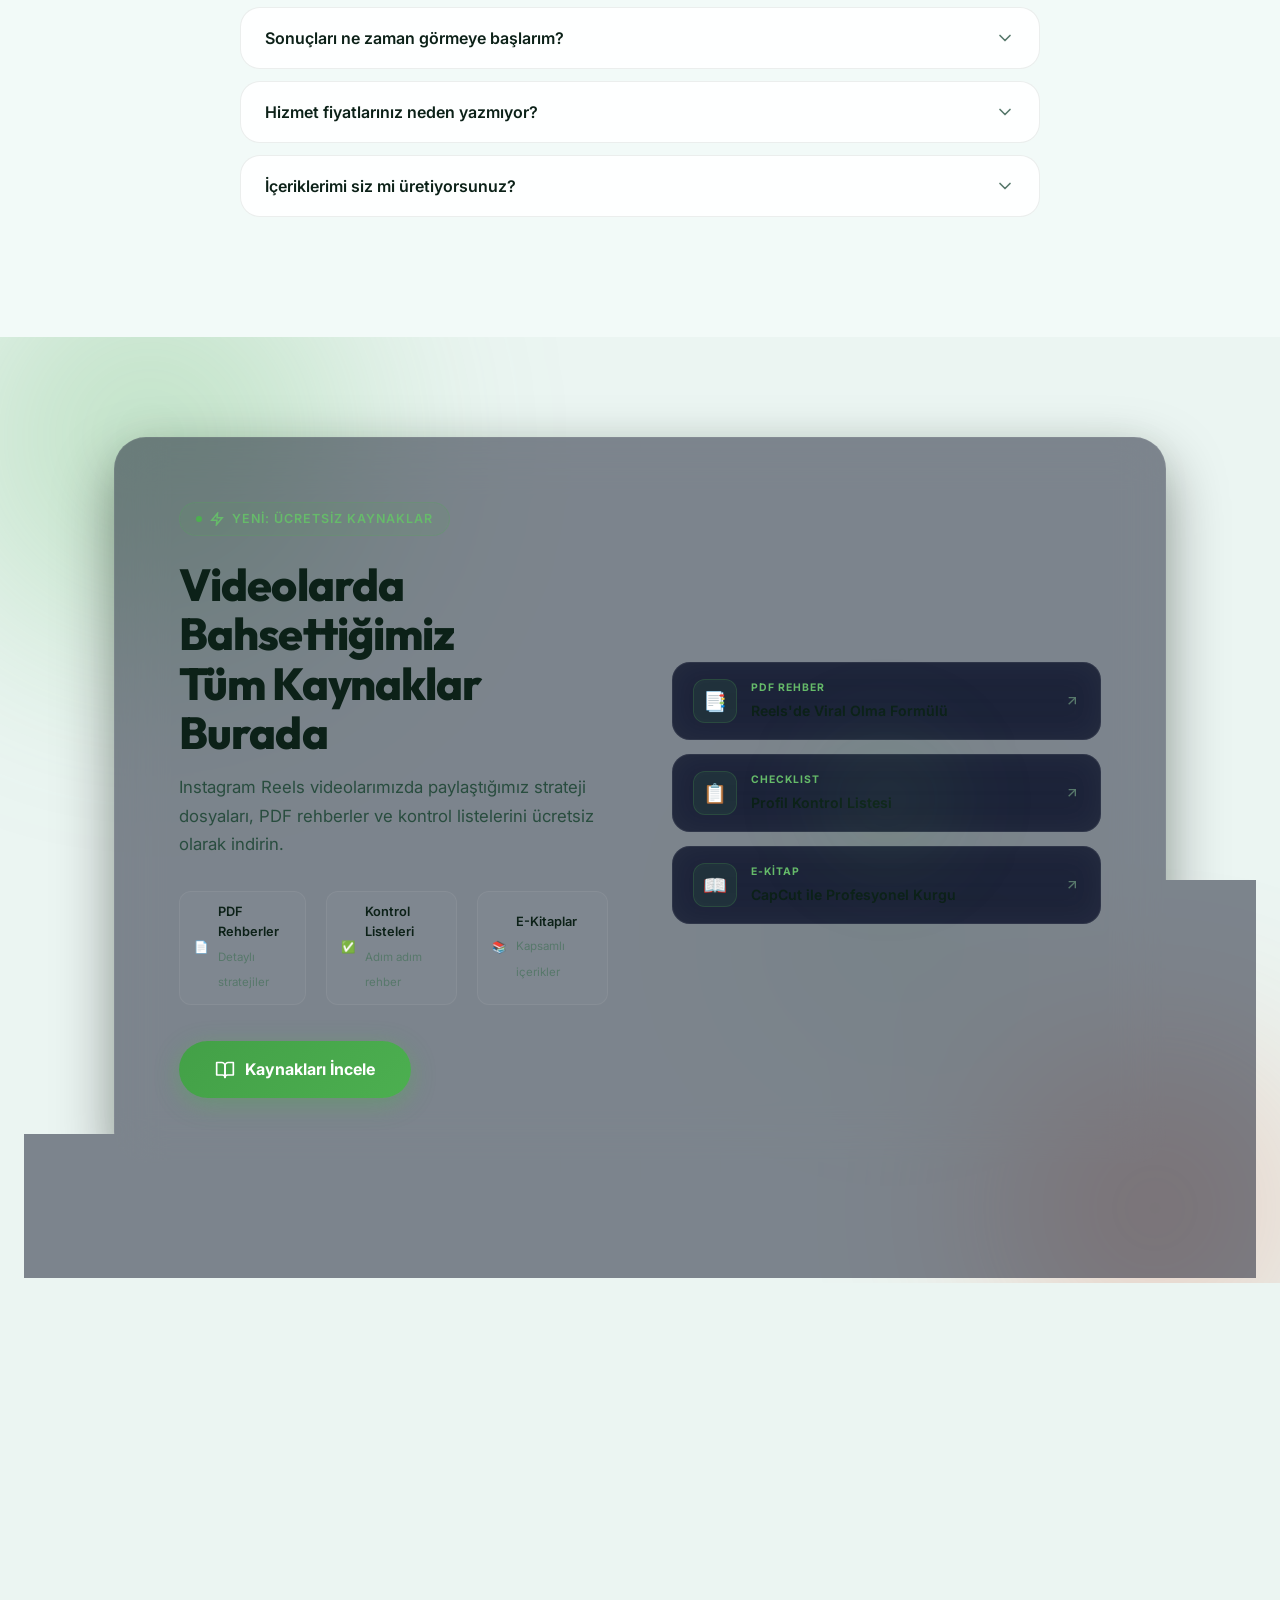
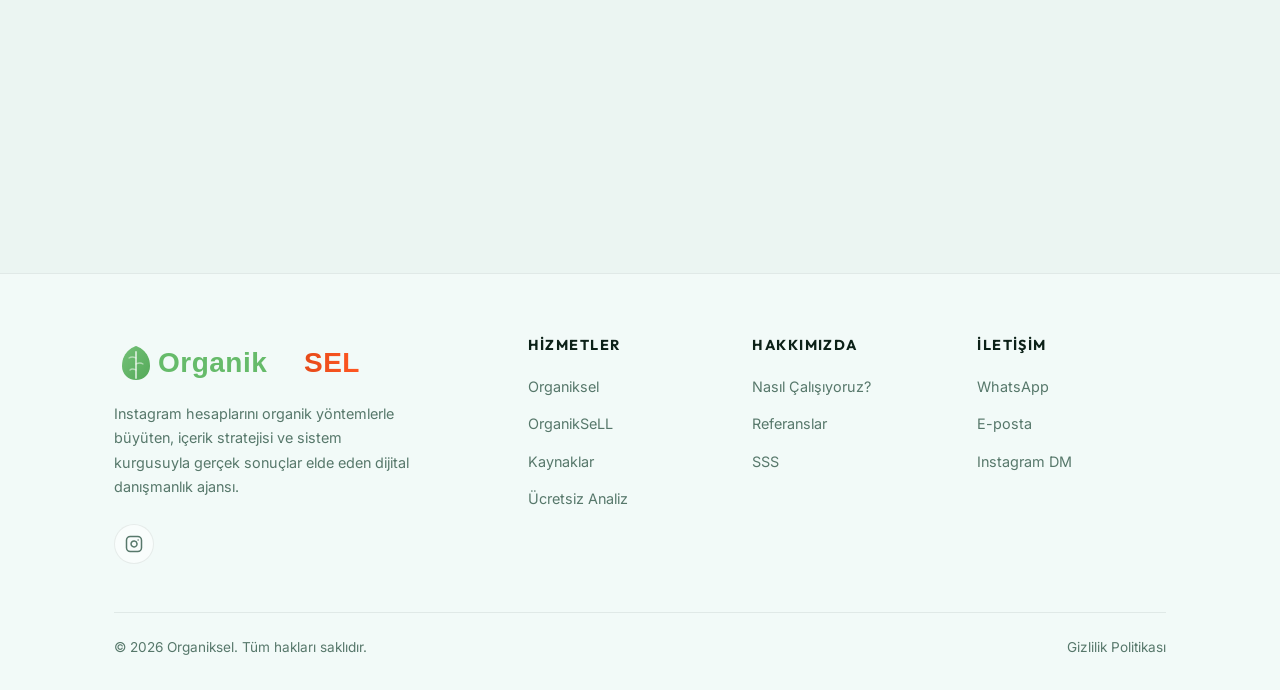
==== commit fa9b5256: "style: change light mode to soft glowing mint/seafoam aesthetic" ====
--- a/index.html
+++ b/index.html
@@ -31,7 +31,7 @@
   <link rel="icon" type="image/svg+xml" href="assets/logo-dark.svg">
   <link rel="icon" type="image/png" sizes="32x32" href="assets/favicon-32.png">
   <link rel="manifest" href="manifest.json">
-  <meta name="theme-color" content="#F9F8F4">
+  <meta name="theme-color" content="#EBF5F2">
   <meta http-equiv="X-Content-Type-Options" content="nosniff">
   <meta http-equiv="X-Frame-Options" content="DENY">
   <meta name="referrer" content="strict-origin-when-cross-origin">
--- a/css/style.css
+++ b/css/style.css
@@ -22,26 +22,26 @@
   --red-200: #FFAB91;
   --red-100: #FFCCBC;
 
-  --bg-dark: #F9F8F4;
-  --bg-dark-2: #F1EFE9;
-  --bg-dark-3: #E1DECF;
-  --bg-card: rgba(255, 255, 255, 0.85);
+  --bg-dark: #EBf5f2;
+  --bg-dark-2: #F2FAF8;
+  --bg-dark-3: #DEEFEA;
+  --bg-card: rgba(255, 255, 255, 0.9);
   --bg-card-hover: rgba(255, 255, 255, 1);
-  --bg-glass: rgba(255, 255, 255, 0.4);
+  --bg-glass: rgba(255, 255, 255, 0.5);
   --bg-glass-hover: rgba(255, 255, 255, 0.7);
-  --border-glass: rgba(31, 34, 27, 0.06);
+  --border-glass: rgba(15, 41, 30, 0.08);
   --border-glass-hover: rgba(67, 160, 71, 0.3);
 
-  --text-primary: #1F221B;
-  --text-secondary: #52594A;
-  --text-muted: #88907E;
+  --text-primary: #0C2118;
+  --text-secondary: #294D3F;
+  --text-muted: #57786B;
   --text-accent: var(--green-700);
 
-  --shadow-sm: 0 2px 8px rgba(31, 34, 27, 0.04);
-  --shadow-md: 0 8px 24px rgba(31, 34, 27, 0.06);
-  --shadow-lg: 0 16px 48px rgba(31, 34, 27, 0.08);
+  --shadow-sm: 0 2px 8px rgba(12, 33, 24, 0.05);
+  --shadow-md: 0 8px 24px rgba(12, 33, 24, 0.08);
+  --shadow-lg: 0 16px 48px rgba(12, 33, 24, 0.12);
   --shadow-glow: 0 0 30px rgba(67, 160, 71, 0.2);
-  --shadow-glow-red: 0 0 30px rgba(255, 87, 34, 0.15);
+  --shadow-glow-red: 0 0 30px rgba(255, 87, 34, 0.2);
 
   --radius-sm: 8px;
   --radius-md: 12px;
--- a/css/style.css
+++ b/css/style.css
@@ -22,26 +22,26 @@
   --red-200: #FFAB91;
   --red-100: #FFCCBC;
 
-  --bg-dark: #F9F8F4;
-  --bg-dark-2: #F1EFE9;
-  --bg-dark-3: #E1DECF;
-  --bg-card: rgba(255, 255, 255, 0.85);
+  --bg-dark: #EBf5f2;
+  --bg-dark-2: #F2FAF8;
+  --bg-dark-3: #DEEFEA;
+  --bg-card: rgba(255, 255, 255, 0.9);
   --bg-card-hover: rgba(255, 255, 255, 1);
-  --bg-glass: rgba(255, 255, 255, 0.4);
+  --bg-glass: rgba(255, 255, 255, 0.5);
   --bg-glass-hover: rgba(255, 255, 255, 0.7);
-  --border-glass: rgba(31, 34, 27, 0.06);
+  --border-glass: rgba(15, 41, 30, 0.08);
   --border-glass-hover: rgba(67, 160, 71, 0.3);
 
-  --text-primary: #1F221B;
-  --text-secondary: #52594A;
-  --text-muted: #88907E;
+  --text-primary: #0C2118;
+  --text-secondary: #294D3F;
+  --text-muted: #57786B;
   --text-accent: var(--green-700);
 
-  --shadow-sm: 0 2px 8px rgba(31, 34, 27, 0.04);
-  --shadow-md: 0 8px 24px rgba(31, 34, 27, 0.06);
-  --shadow-lg: 0 16px 48px rgba(31, 34, 27, 0.08);
+  --shadow-sm: 0 2px 8px rgba(12, 33, 24, 0.05);
+  --shadow-md: 0 8px 24px rgba(12, 33, 24, 0.08);
+  --shadow-lg: 0 16px 48px rgba(12, 33, 24, 0.12);
   --shadow-glow: 0 0 30px rgba(67, 160, 71, 0.2);
-  --shadow-glow-red: 0 0 30px rgba(255, 87, 34, 0.15);
+  --shadow-glow-red: 0 0 30px rgba(255, 87, 34, 0.2);
 
   --radius-sm: 8px;
   --radius-md: 12px;
